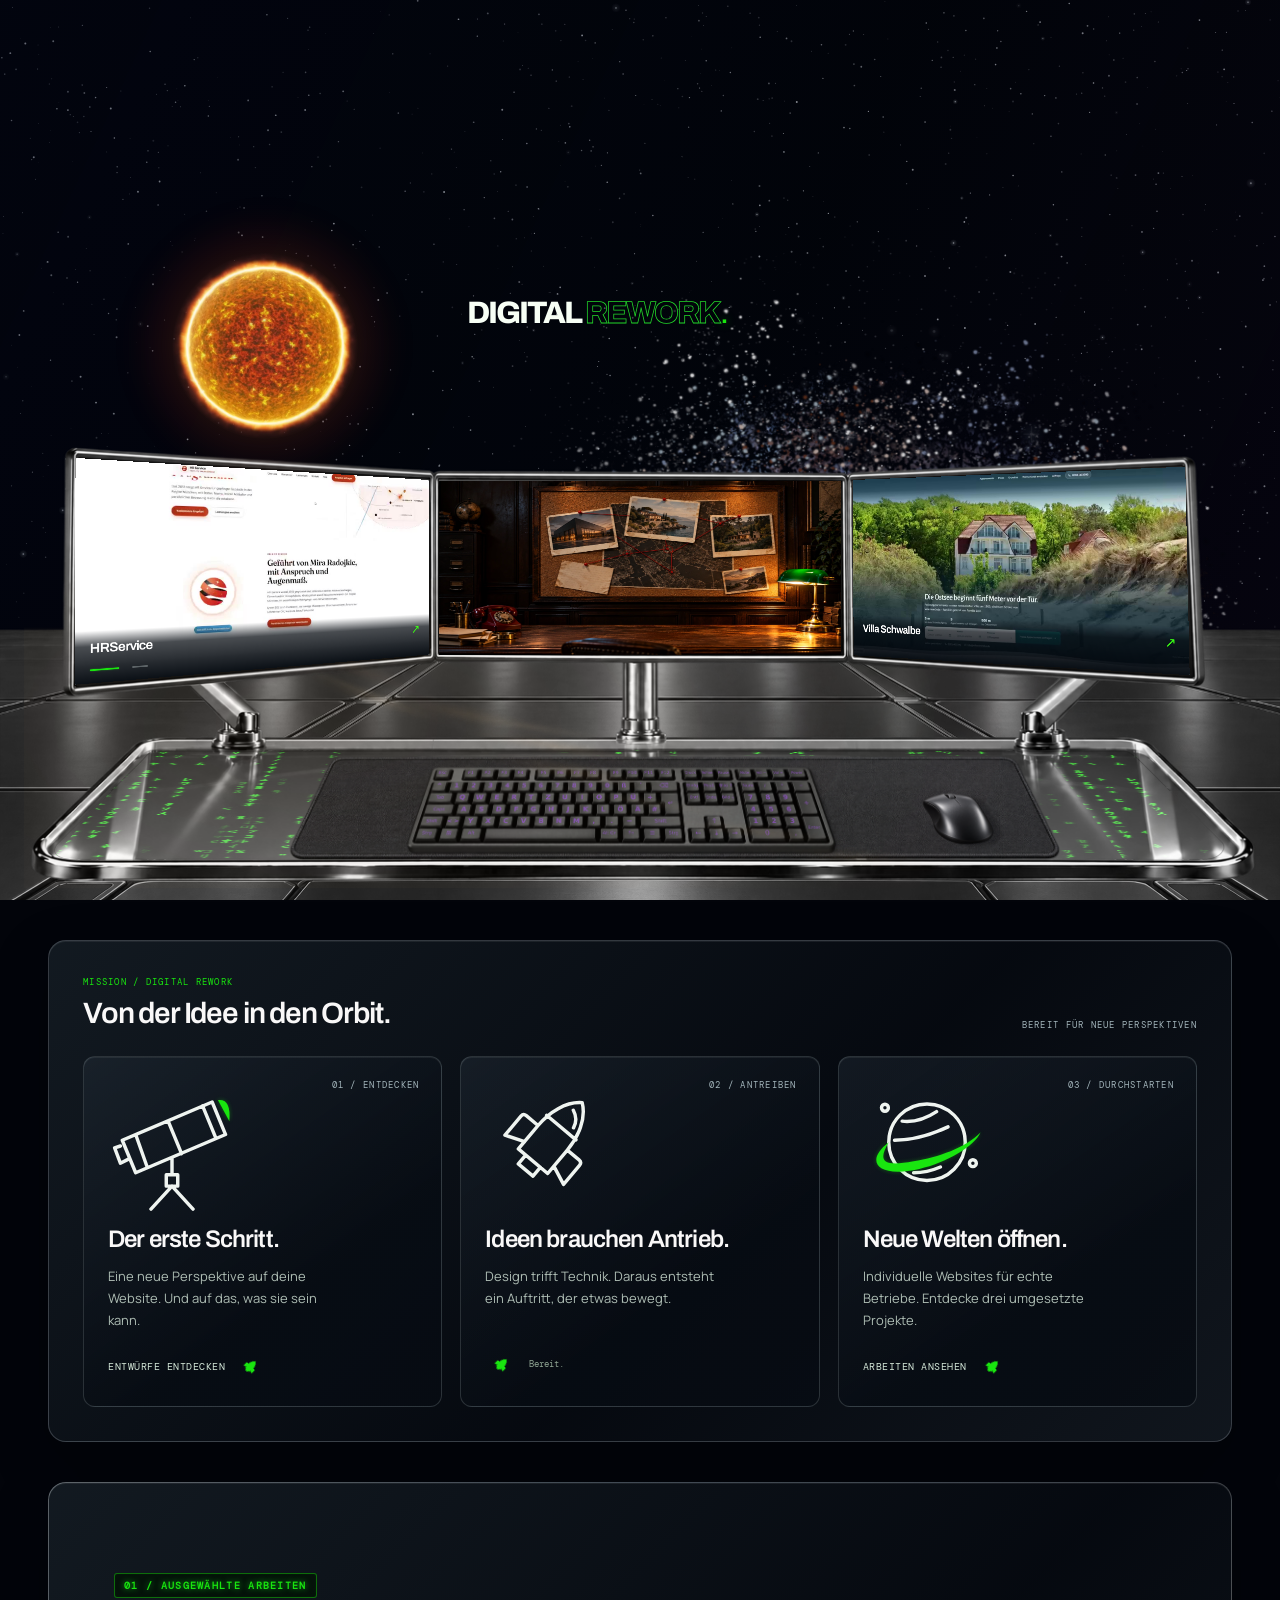
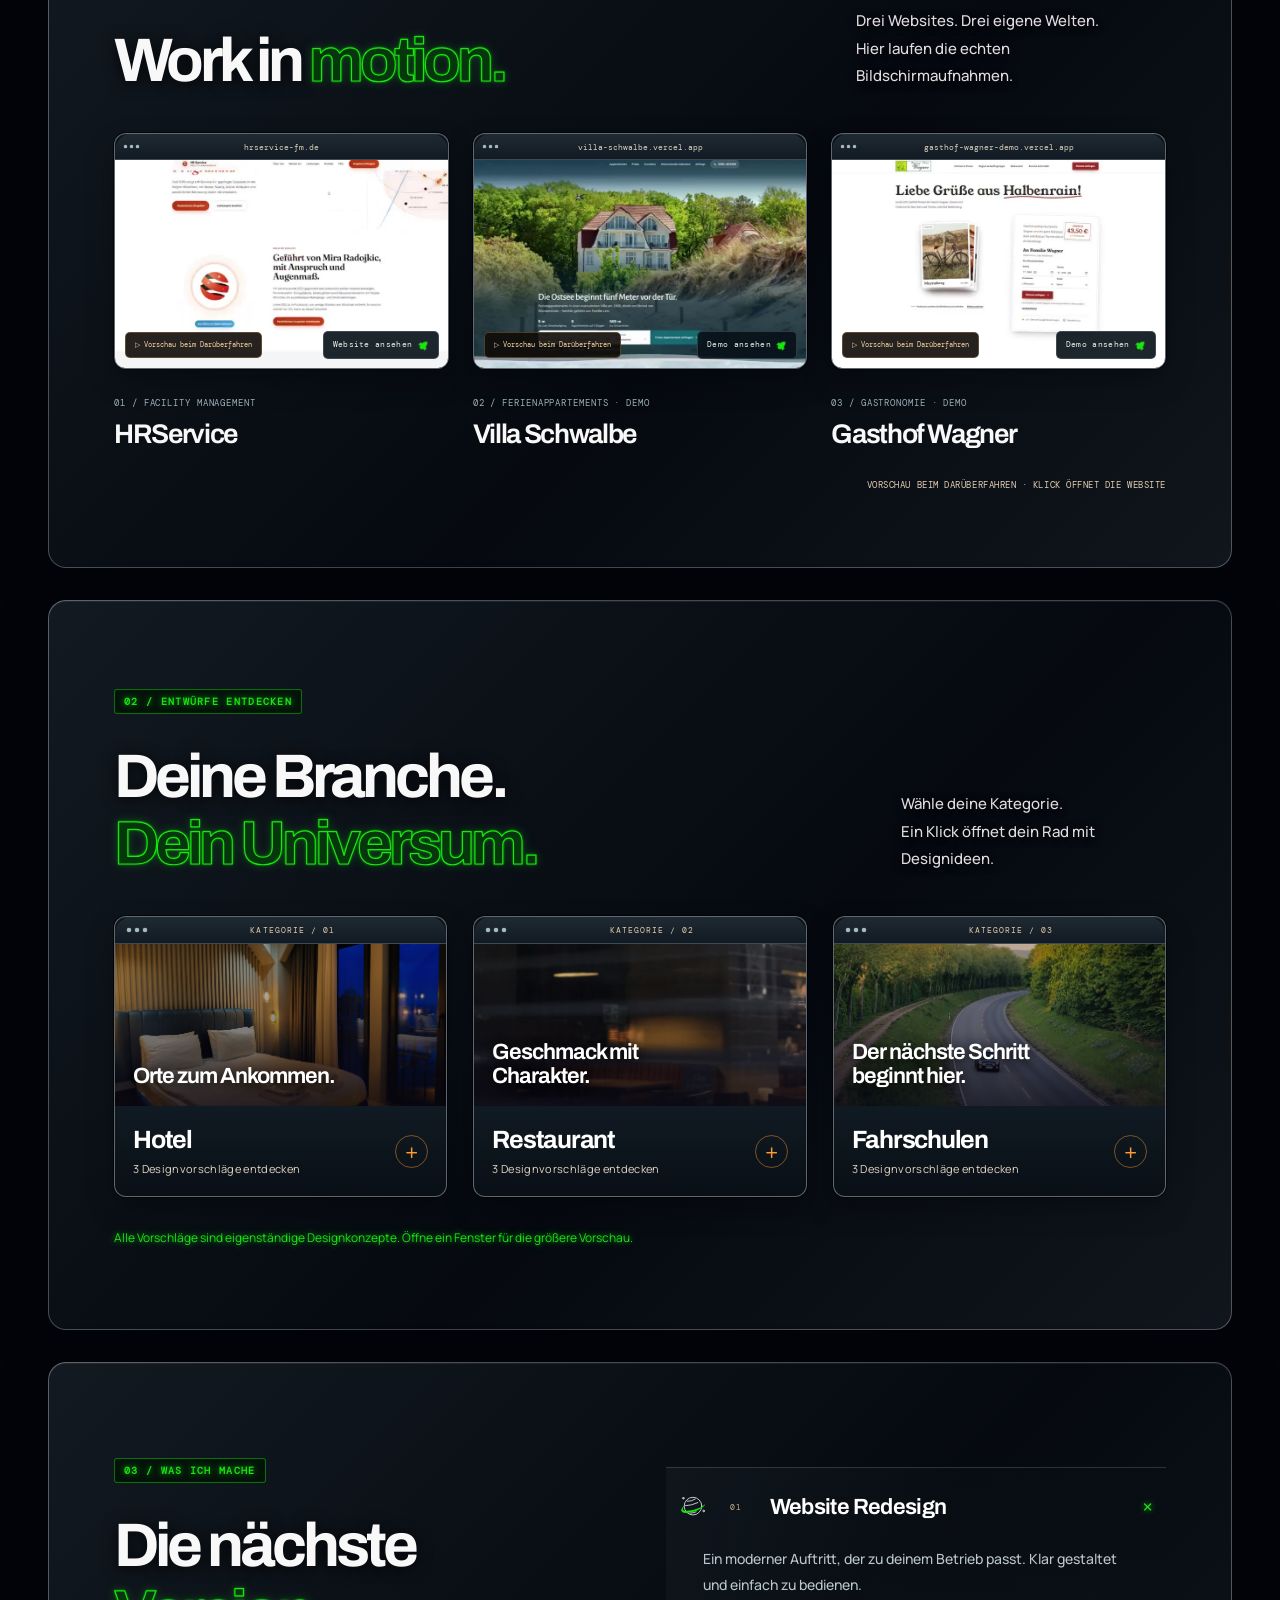
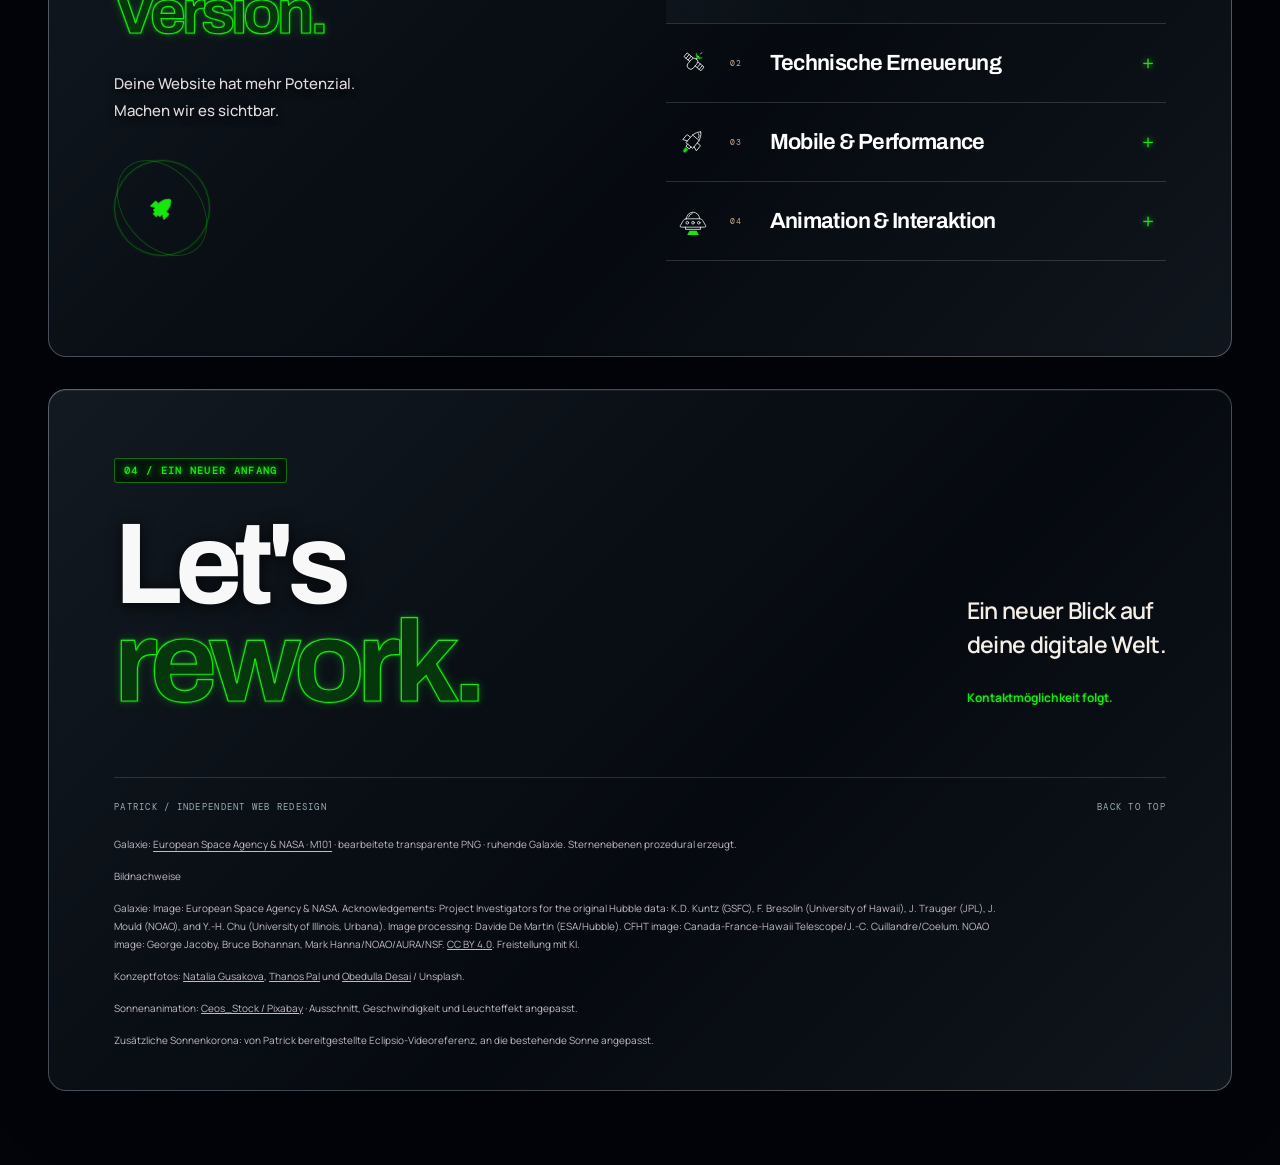
==== index.html @ 75e90e41 "Fix inset floor by separating full-width platform from desk stage; remove edge fades" ====
<!DOCTYPE html>

<html lang="de"><head>
<meta content="text/html; charset=utf-8" http-equiv="content-type"/>
<meta charset="utf-8"/>
<meta content="width=device-width,initial-scale=1" name="viewport"/>
<meta content="#0c0d12" name="theme-color"/>
<meta content="Patrick — Webdesign und Redesign. Neue Perspektiven für bestehende Websites. Entdecke drei ausgewählte Projekte." name="description"/>
<title>Patrick / Digital Rework</title>
<link href="assets/css/fonts.css" rel="stylesheet"/><link href="assets/css/studio.css" rel="stylesheet"/><link href="assets/css/missions.css" rel="stylesheet"/><link href="assets/css/workstation.css" rel="stylesheet"/><script defer="True" src="assets/js/comparison.js"></script><link href="assets/css/flightdeck.css" rel="stylesheet"/><link href="assets/css/scene.css" rel="stylesheet"/><script defer src="assets/js/scene-lighting.js"></script><script defer src="assets/js/scene.js"></script><script defer="True" src="assets/js/media.js"></script><script defer="True" src="assets/js/space.js"></script><script defer="True" src="assets/js/categories.js"></script><script defer="True" src="assets/js/missions.js"></script></head>
<body class="theme-star studio-final">
<svg aria-hidden="true" class="space-symbols" xmlns="http://www.w3.org/2000/svg"><defs>
<filter id="matrix-laser-green" color-interpolation-filters="sRGB" x="0" y="0" width="100%" height="100%"><feColorMatrix type="matrix" values="0 .1091703 0 0 0  0 1 0 0 0  0 .0655022 0 0 0  0 0 0 1 0"/></filter>
<filter id="keyboard-violet" color-interpolation-filters="sRGB" x="0" y="0" width="100%" height="100%"><feColorMatrix type="matrix" values=".1705 .659 .1705 0 0  .3335 .333 .3335 0 0  .0155 .969 .0155 0 0  0 0 0 1 0"/></filter>
<symbol id="icon-planet" viewBox="0 0 64 68">
<circle cx="32" cy="32" r="20"/><path d="M19 21q9 1 18-5M15 31q13 0 28-7M25 48q7 0 14-3"/>
<path class="icon-light" d="M12 32C-1 42 6 51 28 46c14-3 29-12 32-19-8 8-22 13-35 15-16 3-19 0-13-10z"/>
<circle cx="10" cy="14" r="1.8"/><circle cx="56" cy="43" r="1.8"/>
</symbol>
<symbol id="icon-rocket-body" viewBox="0 0 64 68">
<path d="M32 5C25 10 22 20 22 29v16h20V29C42 20 39 10 32 5zM22 29h-8q-2 0-2 2v13l10-4m20-11h8q2 0 2 2v13l-10-4M22 22h20M27 45v6h10v-6M31 11q5 2 6 7"/>
</symbol>
<symbol id="icon-rocket" viewBox="0 0 64 68">
<g transform="rotate(40 32 32)"><use href="#icon-rocket-body"/><path class="icon-light" d="M28 53q4 1 8 0l-1 11h-6z"/></g>
</symbol>
<symbol id="icon-signal" viewBox="0 0 64 68">
<g transform="rotate(40 32 34)"><rect x="24" y="22" width="16" height="28" rx="8"/><path d="M24 36H7V25h17m16 11h17V25H40M13 25v11m6-11v11m27-11v11m6-11v11M32 22v-8M32 7V4"/><path class="icon-light" d="M23 10q9 10 18 0C39 22 25 22 23 10z"/></g>
</symbol>
<symbol id="icon-ufo" viewBox="0 0 64 68">
<path d="M17 29a15 15 0 0 1 30 0M22 25q2-7 8-8M16 29h32q4 0 6 4l7 12q1 3-3 3H6q-4 0-3-3l7-12q2-4 6-4zM15 48v5h34v-5"/><circle cx="19" cy="38" r="3"/><circle cx="32" cy="38" r="3"/><circle cx="45" cy="38" r="3"/><path class="icon-light" d="M24 56h16l5 10H19z"/>
</symbol>
<symbol id="icon-telescope" viewBox="0 0 64 68">
<path d="M6 31l47-20 7 17-47 20zM48 13l7 17M30 21l7 17M13 28l6 17M5 34l-3 1 3 8 4-2M32 40v9m-3 0h6v6h-6zM32 55 21 67m11-12 11 12"/><path class="icon-light" d="M56 10q7-1 6 11z"/>
</symbol>
<symbol id="icon-launch-filled" viewBox="0 0 32 32"><path d="M16 1c-5 3-7 9-7 14H5q-1 0-1 1v9l6-3v4h3v3h6v-3h3v-4l6 3v-9q0-1-1-1h-4C23 10 21 4 16 1z"/></symbol>
</defs></svg>
<div aria-hidden="true" class="space-background"><div class="galaxy-position"><img alt="" class="round-galaxy" height="1515" src="assets/scene/galaxy.webp" width="1936"/></div></div>
<a class="skip-link" href="#arbeiten">Zu den Projekten</a>
<div class="page-shell" id="top">
<main>
<section aria-labelledby="hero-title" class="hero solar-window comparison-ready immersive-hero" data-comparison-hidden="true" style="--reveal:0%;">
<div aria-hidden="true" class="hero-old" style="clip-path:inset(0 100% 0 0);">
<div class="legacy-site">
<div class="legacy-masthead"><span>PATRICK's</span><strong>Webdesign &amp; Internet-Service</strong><small>Ihre Homepage aus einer Hand. Seit 2006.</small></div>
<div class="legacy-ticker">+++ Herzlich Willkommen auf meiner Internetseite! +++</div>
<div class="legacy-columns">
<aside class="legacy-menu"><b>Navigation</b><span>Startseite</span><span>Über mich</span><span>Leistungen</span><span>Referenzen</span><span>Gästebuch</span><span>Kontakt</span><div class="legacy-badge">BEST VIEWED<br/>1024 × 768</div><small>Letztes Update:<br/>14.03.2008</small></aside>
<div class="legacy-content"><small>STARTSEITE &gt; WILLKOMMEN</small><h2>Webdesign.<br/>Ganz nach<br/>Ihren Wünschen.</h2><hr/><p>Wir begrüßen Sie recht herzlich auf unserer Homepage!</p><p>Sie sind auf der Suche nach einem kompetenten Partner für Ihren Internetauftritt? Dann sind Sie hier genau richtig.</p><div class="legacy-placeholder"><span>▧</span> Bild wird geladen…</div><div class="legacy-construction">⚒ Diese Seite befindet sich im Aufbau.</div><p class="legacy-more">&gt;&gt; Hier geht es zu unseren Leistungen &lt;&lt;</p></div>
<aside class="legacy-news"><b>+++ NEWS +++</b><p>Eine neue Homepage ist in Planung.</p><p>Schauen Sie bald wieder vorbei!</p><div>Sie sind Besucher Nr.<br/><strong>0001284</strong></div></aside>
</div>
<div class="legacy-bottom">© 2008 Patrick Webdesign · Alle Rechte vorbehalten.<br/><small>Bewusst veralteter Beispielentwurf</small></div>
</div><div class="legacy-dust"></div>
</div>
<div class="hero-new" style="clip-path:none;">
<div class="scene-floor" aria-hidden="true"><img class="scene-platform" src="assets/scene/platform.webp" width="2560" height="893" alt="" draggable="false" decoding="async"></div>
<div class="workstation-stage scene-stage scene-paused" data-coordinate-system="2560x1440" data-desk-edge="bottom">
<script type="application/json" id="scene-geometry">{"canvas": [2560, 1440], "source_file": "Digital-Rework-Zubehoer-v3(1).xcf", "source_sha256": "e6af79d82971c4f2120c0e0a4fd7a04a35a76ee4962d5cda24a9680287264198", "repair_native_size": [1672, 941], "sun": {"x": 338, "y": 151, "width": 322, "height": 322, "source": [499, 312]}, "galaxy": {"center": [1771, 953], "width": 1936}, "layers": [{"id": "mouse-wheel", "x": 1913, "y": 1240, "width": 21, "height": 16, "file": "mouse-wheel.webp", "source_layer": 8, "sha256": "6683248225fff008ff59cdc0b0decb6229c3db1371a9d403f4b4932fd0219bd0", "file_sha256": "3b7977162732a89617148b3cac7adf042907855a033425f71ca5646798926026", "source_position": [1913, 1252]}, {"id": "mouse", "x": 1865, "y": 1240, "width": 151, "height": 108, "file": "mouse.webp", "source_layer": 9, "sha256": "2168b9f34ade1b2fe45114e42528a8fa2510178e425f1b62fc899fe5c0f7ab91", "file_sha256": "7d12afe54851b357e9b9e762bbf9af93ef843be2fe8d54e32f10e844051bcd86", "source_position": [1865, 1252]}, {"id": "button-red", "x": 2207, "y": 1166, "width": 164, "height": 103, "file": "button-red.webp", "source_layer": 10, "sha256": "e2ac1ea0c2eef35900fa79854dda3f2849a9a9ff0a769cf8a8c804bd617c99c0", "file_sha256": "357d773ce49fca2daee4abd88cfa33673d7fdbc9be1dd74cccf9219aa7834c01"}, {"id": "button-orange", "x": 223, "y": 1159, "width": 159, "height": 101, "file": "button-orange.webp", "source_layer": 11, "sha256": "773a8520b1c6207d2c637bb4160f11a9e6e84d36383bc57a4eb4826f7ef73216", "file_sha256": "7e854f75106ea9f535db660c5729fe27be376d34d031de73118f1f8f5a62f716"}, {"id": "button-green", "x": 353, "y": 1283, "width": 148, "height": 102, "file": "button-green.webp", "source_layer": 12, "sha256": "c81a40a47591d628650f1188b87baed7584d9b3ffc958076576c6124a15c087e", "file_sha256": "cb81cda8fbd2621d0a6aeef1dccb4e1deacfc6e234ebdf47607fa63246d919f1"}, {"id": "keyboard-labels", "x": 771, "y": 1169, "width": 943, "height": 210, "file": "keyboard-labels.webp", "source_layer": 13, "sha256": "d703a631b27ca847a1b188c864e1bc493f07e4f4c8e0649954d1656cf8e047c5", "file_sha256": "bbf81cae1331d46d9b94abc52654f0d2cb2cd9b343d9e93b95e3152ac0bcade8", "source_position": [771, 1181]}, {"id": "keyboard", "x": 771, "y": 1169, "width": 943, "height": 210, "file": "keyboard.webp", "source_layer": 14, "sha256": "9a72fb139ec4ef5f4bcc2b05f53e3e528757b1c6e293f59dc61651e08a5560ab", "file_sha256": "3d085437160e4e6197f3ca532763ace379adaaffdefc49d1f0eb1f78695c0c44", "source_position": [771, 1181]}, {"id": "mousepad", "x": 552, "y": 1165, "width": 1600, "height": 217, "file": "mousepad.webp", "source_layer": 15, "sha256": "24127a1f744504fc87a75ac7d5c667dacfa85e35d96b8ec7b267886127b411b6", "file_sha256": "98a8642952b978d148e7add56660a2ebfb39fa926e38786865fb5ec76cf4cc5a", "source_position": [552, 1177]}, {"id": "platform", "x": 0, "y": 547, "width": 2560, "height": 893, "file": "platform.webp", "source_layer": 32, "sha256": "08f4082b895f27f57404a8e7f1dc451f897cababecbe9fec5e5c9378b02cd3a2", "file_sha256": "5acddce216c37c80a679586746a8815c9450c87e98095ad9730b95e6df865558"}, {"id": "galaxy", "x": 788, "y": 169, "width": 1936, "height": 1515, "file": "galaxy.webp", "source_layer": 33, "sha256": "13d5be4e6867edb02ff1b64f3a2abc0778dc565d489e61efe8ba44aedab231c5", "file_sha256": "4b0ea030f6008a6faeb68555e7a491ced2d8b2c9ebff29d517f7d606fb34464f"}], "screens": [{"id": "projects", "quad": [[107.177, 546.312], [840.574, 592.221], [840.574, 954.899], [105.646, 1017.641]], "width": 800, "height": 420}, {"id": "textmode", "quad": [[862.01, 595.282], [1697.99, 593.751], [1697.99, 956.429], [862.01, 956.429]], "width": 800, "height": 420}, {"id": "coming-soon", "quad": [[1722.488, 592.221], [2413.014, 564.676], [2422.201, 997.747], [1724.019, 956.429]], "width": 800, "height": 420}], "table_quad": [[260.2870813397129, 1147.7151965993623], [2299.712918660287, 1147.7151965993623], [2506.4114832535884, 1378.788522848034], [58.18181818181818, 1378.788522848034]], "working_assets": {"button-green.webp": "cb81cda8fbd2621d0a6aeef1dccb4e1deacfc6e234ebdf47607fa63246d919f1", "button-orange.webp": "7e854f75106ea9f535db660c5729fe27be376d34d031de73118f1f8f5a62f716", "floor-mask.webp": "0a70739f969d99a9c9ce9b27f78659d5bd2cd4a20c3aa6770eb90e1c809d0d20", "mousepad.webp": "98a8642952b978d148e7add56660a2ebfb39fa926e38786865fb5ec76cf4cc5a", "galaxy.webp": "4b0ea030f6008a6faeb68555e7a491ced2d8b2c9ebff29d517f7d606fb34464f", "platform.webp": "5acddce216c37c80a679586746a8815c9450c87e98095ad9730b95e6df865558", "mouse-wheel.webp": "3b7977162732a89617148b3cac7adf042907855a033425f71ca5646798926026", "hardware.webp": "d4bc6cc18d74f7b0c7d7f0ce7e1f31934782c967e0fda468d20bb475a100c874", "keyboard-labels.webp": "bbf81cae1331d46d9b94abc52654f0d2cb2cd9b343d9e93b95e3152ac0bcade8", "button-red.webp": "357d773ce49fca2daee4abd88cfa33673d7fdbc9be1dd74cccf9219aa7834c01", "material-light-mask.webp": "d2cc89d9a4a79b3281fe4acdd8501caf430cba55d5b542cd516395627cbaf322", "mouse.webp": "7d12afe54851b357e9b9e762bbf9af93ef843be2fe8d54e32f10e844051bcd86", "keyboard.webp": "3d085437160e4e6197f3ca532763ace379adaaffdefc49d1f0eb1f78695c0c44", "table-matrix-mask.webp": "eabc0d1246906b9dfac0a089d85f2a422f6ee62b5b86576124db68ce062daa84", "tabletop.webp": "a92a4e553328a66de29a47cb3581131385fbdb24c386b76470a9f2ee71d63a67", "hardware-structure.webp": "e3688bea2705dbf1054c3c63257994dca2b7f4d7aafdba1c4de9c025e8bc77cb", "tabletop-mask.webp": "e156275c745385668510ced196493ebfcce0f95578922e48e9fe45296419a156", "tabletop-outline.svg": "e4532ad1c6842842d85afb44518829a4b3063766ceba3eb6ee838cfb3c2d32c0", "surface-reflection-mask.webp": "35d309cd9fd866a0dc631299d9b2859454c502296d1465bb01816f73e876ec38"}, "tabletop_outline": "M278 1155H2284C2295 1155 2303 1161 2316 1173L2490 1346C2500 1360 2483 1379 2456 1380H102C72 1380 55 1369 68 1350L247 1173C260 1157 266 1155 278 1155Z"}</script>
<div class="scene-native">
<div aria-hidden="true" class="white-halo sun-stage scene-sun"><div class="solar-aura"></div><video class="sun-video" loop="" muted="muted" playsinline="" poster="assets/images/sun-poster.jpg" preload="none" tabindex="-1"><source media="(max-width:760px)" src="assets/video/sun-smooth-mobile.mp4" type="video/mp4"/><source src="assets/video/sun-smooth-desktop.mp4" type="video/mp4"/></video><div class="solar-corona-layer"><img alt="" class="solar-corona-plate" height="512" src="assets/images/sun-corona.webp" width="512"/><video class="solar-corona-video" height="512" loop="" muted="" playsinline="" preload="none" tabindex="-1" width="512"><source media="(max-width:760px)" src="assets/video/sun-corona-smooth-mobile.mp4" type="video/mp4"/><source src="assets/video/sun-corona-smooth-desktop.mp4" type="video/mp4"/></video></div></div>

<div class="scene-brand"><h1 class="scene-title" id="hero-title"><span>DIGITAL</span> <span class="outline">REWORK</span><b>.</b></h1></div>

<img class="scene-hardware" src="assets/scene/hardware-structure.webp" width="2560" height="1440" alt="Rauchglas-Schreibtisch mit drei zum Sitzplatz ausgerichteten Monitoren" draggable="false" fetchpriority="high">
<img class="scene-tabletop" src="assets/scene/tabletop.webp" width="2560" height="1440" alt="" aria-hidden="true" draggable="false">
<img class="scene-layer scene-mousepad" src="assets/scene/mousepad.webp" width="1600" height="217" style="left:552px;top:1165px;z-index:4" alt="" aria-hidden="true" draggable="false" decoding="async">
<div class="table-flow-mask" aria-hidden="true"><video class="table-flow-video" data-table-matrix="true" muted loop playsinline preload="none" poster="assets/scene/table-matrix-reference-poster.webp" width="1408" height="720"><source media="(max-width:760px)" src="assets/video/table-matrix-reference-mobile.mp4" type="video/mp4"><source src="assets/video/table-matrix-reference.mp4" type="video/mp4"></video></div>
<img class="scene-layer scene-keyboard" src="assets/scene/keyboard.webp" width="943" height="210" style="left:771px;top:1169px;z-index:7" alt="" aria-hidden="true" draggable="false" decoding="async"><img class="scene-layer scene-mouse" src="assets/scene/mouse.webp" width="151" height="108" style="left:1865px;top:1240px;z-index:7" alt="" aria-hidden="true" draggable="false" decoding="async"><img class="scene-layer scene-mouse-wheel" src="assets/scene/mouse-wheel.webp" width="21" height="16" style="left:1913px;top:1240px;z-index:7" alt="" aria-hidden="true" draggable="false" decoding="async">
<button hidden class="scene-control" data-control-id="button-red" type="button" aria-label="Steuerknopf Rot" style="left:2207px;top:1166px;width:164px;height:103px"><img src="assets/scene/button-red.webp" width="164" height="103" alt="" draggable="false"></button><button hidden class="scene-control" data-control-id="button-orange" type="button" aria-label="Steuerknopf Orange" style="left:223px;top:1159px;width:159px;height:101px"><img src="assets/scene/button-orange.webp" width="159" height="101" alt="" draggable="false"></button><button hidden class="scene-control" data-control-id="button-green" type="button" aria-label="Steuerknopf Grün" style="left:353px;top:1283px;width:148px;height:102px"><img src="assets/scene/button-green.webp" width="148" height="102" alt="" draggable="false"></button>
<div class="keyboard-backlight" style="left:771px;top:1169px;width:943px;height:210px" aria-hidden="true"></div>
<div class="scene-screen scene-projects" data-screen="projects" role="region" aria-label="HRService und Gasthof Wagner"><div class="scene-carousel"><a class="scene-project-slide is-active" href="https://www.hrservice-fm.de/" data-project-slide="0" aria-label="HRService: Website öffnen" aria-hidden="false" tabindex="0"><img class="scene-project-poster" src="previews/hrservice.jpg" alt="" aria-hidden="true"><video data-project-video="hrservice" muted playsinline loop preload="none" poster="previews/hrservice.jpg" aria-label="Bildschirmaufnahme HRService"><source src="assets/video/hrservice.mp4" type="video/mp4"></video><span class="scene-project-caption"><span><strong>HRService</strong></span><span aria-hidden="true">↗</span></span></a><a class="scene-project-slide" href="https://gasthof-wagner-demo.vercel.app/" data-project-slide="1" aria-label="Gasthof Wagner: Website öffnen" aria-hidden="true" tabindex="-1"><img class="scene-project-poster" src="previews/wagner.jpg" alt="" aria-hidden="true"><video data-project-video="wagner" muted playsinline loop preload="none" poster="previews/wagner.jpg" aria-label="Bildschirmaufnahme Gasthof Wagner"><source src="assets/video/wagner.mp4" type="video/mp4"></video><span class="scene-project-caption"><span><strong>Gasthof Wagner</strong></span><span aria-hidden="true">↗</span></span></a><div class="scene-project-dots" aria-label="Projekt wählen"><button type="button" data-show-project="0" aria-label="HRService anzeigen" aria-pressed="true"><span></span></button><button type="button" data-show-project="1" aria-label="Gasthof Wagner anzeigen" aria-pressed="false"><span></span></button></div></div></div>
<div class="scene-screen scene-villa" data-screen="coming-soon" role="region" aria-label="Villa Schwalbe – Vorschau bei Hover"><a class="scene-project-slide scene-recording is-active" href="https://villa-schwalbe.vercel.app/" aria-label="Villa Schwalbe: Website öffnen"><img class="scene-project-poster" src="previews/villa.jpg" alt="" aria-hidden="true"><video data-project-video="villa" muted playsinline loop preload="none" poster="previews/villa.jpg" aria-label="Bildschirmaufnahme Villa Schwalbe"><source src="assets/video/villa.mp4" type="video/mp4"></video><span class="scene-project-caption"><span><strong>Villa Schwalbe</strong></span><span aria-hidden="true">↗</span></span></a></div>
<div class="scene-screen scene-detective" data-screen="textmode" role="img" aria-label="Vorschau der Detektivseite: Ermittlertafel mit roten Fäden"><img src="previews/detective.webp" width="1672" height="941" alt="Ermittlerbüro mit beleuchteter Pinnwand, Fotografien und roten Verbindungen" draggable="false"></div>
<span class="sr-only scene-control-status" role="status" aria-live="polite"></span>
</div></div>
<div class="scene-mobile-intro"><h2>DIGITAL <span>REWORK.</span></h2><a class="hero-action" href="#arbeiten">Arbeiten ↘</a></div>
</div>
<div aria-hidden="true" class="comparison-overlay"></div>
<div aria-describedby="compare-help" aria-label="Alte und neue Website vergleichen" aria-orientation="horizontal" aria-valuemax="100" aria-valuemin="0" aria-valuenow="0" aria-valuetext="0 Prozent alter Entwurf links, 100 Prozent neues Design rechts." class="compare-handle" role="slider" tabindex="0"><span aria-hidden="true">‹<i></i>›</span><small aria-hidden="true">ZIEHEN</small></div>
<div aria-hidden="true" class="compare-labels"><span>VORHER <i>Verstaubt &amp; veraltet</i></span><span>DEIN NEUES DESIGN <i>Eine neue Dimension</i></span></div>
<p class="sr-only" id="compare-help">Ziehe den Regler nach links oder rechts. Mit den Pfeiltasten verschieben, mit Pos1 das neue Design und mit Ende den alten Entwurf vollständig ansehen.</p>
</section>
<section class="mission-section" aria-labelledby="mission-title" id="mission"><div class="mission-heading"><div><p class="mono">MISSION / DIGITAL REWORK</p><h2 id="mission-title">Von der Idee in den Orbit.</h2></div><span class="mission-live mono">Bereit für neue Perspektiven</span></div><div class="mission-grid">
<article class="mission-card"><svg aria-hidden="true" class="mission-illustration reference-icon" viewBox="0 0 64 68"><use href="#icon-telescope"/></svg><span class="mission-index mono">01 / ENTDECKEN</span><h3>Der erste Schritt.</h3><p>Eine neue Perspektive auf deine Website. Und auf das, was sie sein kann.</p><a class="mission-link" href="#kategorien">Entwürfe entdecken <span aria-hidden="true" class="rocket-mark"><svg viewBox="0 0 32 32"><g class="rocket-flame"><path d="M12 27q1 7 4 12 3-5 4-12z"/><path class="flame-core" d="M14 27l2 7 2-7z"/></g><use href="#icon-launch-filled"/></svg></span></a></article>
<article class="mission-card mission-engine"><svg aria-hidden="true" class="mission-illustration reference-icon" viewBox="0 0 64 68"><g transform="rotate(40 32 32)"><g class="move-exhaust"><path class="engine-plume" d="M28 53q4 1 8 0l-1 13h-6z"/><path class="engine-plume-core" d="M30 53h4l-2 10z"/></g><use href="#icon-rocket-body"/></g></svg><span class="mission-index mono">02 / ANTREIBEN</span><h3>Ideen brauchen Antrieb.</h3><p>Design trifft Technik. Daraus entsteht ein Auftritt, der etwas bewegt.</p><div class="engine-controls"><button aria-label="Antrieb starten" class="engine-trigger" type="button" aria-pressed="false"><span aria-hidden="true" class="rocket-mark"><svg viewBox="0 0 32 32"><g class="rocket-flame"><path d="M12 27q1 7 4 12 3-5 4-12z"/><path class="flame-core" d="M14 27l2 7 2-7z"/></g><use href="#icon-launch-filled"/></svg></span></button><span class="engine-status" role="status">Bereit.</span></div></article>
<article class="mission-card"><svg aria-hidden="true" class="mission-illustration reference-icon" viewBox="0 0 64 68"><use href="#icon-planet"/></svg><span class="mission-index mono">03 / DURCHSTARTEN</span><h3>Neue Welten öffnen.</h3><p>Individuelle Websites für echte Betriebe. Entdecke drei umgesetzte Projekte.</p><a class="mission-link" href="#arbeiten">Arbeiten ansehen <span aria-hidden="true" class="rocket-mark"><svg viewBox="0 0 32 32"><g class="rocket-flame"><path d="M12 27q1 7 4 12 3-5 4-12z"/><path class="flame-core" d="M14 27l2 7 2-7z"/></g><use href="#icon-launch-filled"/></svg></span></a></article>
</div></section>
<section aria-labelledby="work-title" class="work-section section-pad solar-window" id="arbeiten">
<div class="section-head"><div><p class="mono section-number">01 / AUSGEWÄHLTE ARBEITEN</p><h2 id="work-title">Work in <em>motion.</em></h2></div><p>Drei Websites. Drei eigene Welten.<br/> Hier laufen die echten Bildschirmaufnahmen.</p></div>
<div class="projects">
<article class="project"><a aria-label="HRService Website öffnen" class="project-preview" href="https://www.hrservice-fm.de/"><div class="chrome"><span><i></i><i></i><i></i></span><span>hrservice-fm.de</span></div><video aria-label="Bildschirmaufnahme HRService" loop="" muted="muted" playsinline="" poster="previews/hrservice.jpg" preload="none"><source src="assets/video/hrservice.mp4" type="video/mp4"/></video><span class="view-project">Website ansehen <span aria-hidden="true" class="rocket-mark"><svg viewBox="0 0 32 32"><g class="rocket-flame"><path d="M12 27q1 7 4 12 3-5 4-12z"/><path class="flame-core" d="M14 27l2 7 2-7z"/></g><use href="#icon-launch-filled"/></svg></span></span></a><div class="project-meta"><div><span class="mono">01 / FACILITY MANAGEMENT</span><h3>HRService</h3></div></div></article>
<article class="project"><a aria-label="Villa Schwalbe Demo öffnen" class="project-preview" href="https://villa-schwalbe.vercel.app/"><div class="chrome"><span><i></i><i></i><i></i></span><span>villa-schwalbe.vercel.app</span></div><video aria-label="Bildschirmaufnahme Villa Schwalbe" loop="" muted="muted" playsinline="" poster="previews/villa.jpg" preload="none"><source src="assets/video/villa.mp4" type="video/mp4"/></video><span class="view-project">Demo ansehen <span aria-hidden="true" class="rocket-mark"><svg viewBox="0 0 32 32"><g class="rocket-flame"><path d="M12 27q1 7 4 12 3-5 4-12z"/><path class="flame-core" d="M14 27l2 7 2-7z"/></g><use href="#icon-launch-filled"/></svg></span></span></a><div class="project-meta"><div><span class="mono">02 / FERIENAPPARTEMENTS · DEMO</span><h3>Villa Schwalbe</h3></div></div></article>
<article class="project"><a aria-label="Gasthof Wagner Demo öffnen" class="project-preview" href="https://gasthof-wagner-demo.vercel.app/"><div class="chrome"><span><i></i><i></i><i></i></span><span>gasthof-wagner-demo.vercel.app</span></div><video aria-label="Bildschirmaufnahme Gasthof Wagner" loop="" muted="muted" playsinline="" poster="previews/wagner.jpg" preload="none"><source src="assets/video/wagner.mp4" type="video/mp4"/></video><span class="view-project">Demo ansehen <span aria-hidden="true" class="rocket-mark"><svg viewBox="0 0 32 32"><g class="rocket-flame"><path d="M12 27q1 7 4 12 3-5 4-12z"/><path class="flame-core" d="M14 27l2 7 2-7z"/></g><use href="#icon-launch-filled"/></svg></span></span></a><div class="project-meta"><div><span class="mono">03 / GASTRONOMIE · DEMO</span><h3>Gasthof Wagner</h3></div></div></article>
</div><p class="video-play-hint mono">Vorschau beim Darüberfahren · Klick öffnet die Website</p>
</section>
<section aria-labelledby="category-title" class="category-section section-pad solar-window" id="kategorien">
<div class="section-head"><div><p class="mono section-number">02 / ENTWÜRFE ENTDECKEN</p><h2 id="category-title">Deine Branche.<br/> <em>Dein Universum.</em></h2></div><p>Wähle deine Kategorie.<br/> Ein Klick öffnet dein Rad mit Designideen.</p></div>
<div class="category-grid"><article class="category category-hotel" data-category="hotel">
<button aria-controls="wheel-hotel" aria-expanded="false" aria-label="Hotel: Designvorschläge öffnen" class="category-trigger" type="button">
<span class="window-bar"><i></i><i></i><i></i><span>KATEGORIE / 01</span></span>
<span class="category-image"><img alt="" loading="lazy" src="concepts/hotel.webp"/><span class="category-image-caption">Orte zum Ankommen.</span></span>
<span class="category-caption"><span><strong>Hotel</strong><small>3 Designvorschläge entdecken</small></span><b>+</b></span>
</button>
<div class="wheel-panel" hidden="" id="wheel-hotel">
<div class="wheel-stage"><div aria-hidden="true" class="wheel-guide"></div><div aria-hidden="true" class="wheel-center"><span>01</span><small>Hotel</small></div><div class="concept-orbit"></div></div>
<div class="wheel-toolbar"><span class="mono">Entwurf anklicken <span aria-hidden="true" class="rocket-mark"><svg viewBox="0 0 32 32"><g class="rocket-flame"><path d="M12 27q1 7 4 12 3-5 4-12z"/><path class="flame-core" d="M14 27l2 7 2-7z"/></g><use href="#icon-launch-filled"/></svg></span></span><button aria-label="Vorschlagsrad Hotel pausieren" aria-pressed="false" class="wheel-pause mono" type="button">Ⅱ Pause</button></div>
</div></article><article class="category category-restaurant" data-category="restaurant">
<button aria-controls="wheel-restaurant" aria-expanded="false" aria-label="Restaurant: Designvorschläge öffnen" class="category-trigger" type="button">
<span class="window-bar"><i></i><i></i><i></i><span>KATEGORIE / 02</span></span>
<span class="category-image"><img alt="" loading="lazy" src="concepts/restaurant.webp"/><span class="category-image-caption">Geschmack mit Charakter.</span></span>
<span class="category-caption"><span><strong>Restaurant</strong><small>3 Designvorschläge entdecken</small></span><b>+</b></span>
</button>
<div class="wheel-panel" hidden="" id="wheel-restaurant">
<div class="wheel-stage"><div aria-hidden="true" class="wheel-guide"></div><div aria-hidden="true" class="wheel-center"><span>02</span><small>Restaurant</small></div><div class="concept-orbit"></div></div>
<div class="wheel-toolbar"><span class="mono">Entwurf anklicken <span aria-hidden="true" class="rocket-mark"><svg viewBox="0 0 32 32"><g class="rocket-flame"><path d="M12 27q1 7 4 12 3-5 4-12z"/><path class="flame-core" d="M14 27l2 7 2-7z"/></g><use href="#icon-launch-filled"/></svg></span></span><button aria-label="Vorschlagsrad Restaurant pausieren" aria-pressed="false" class="wheel-pause mono" type="button">Ⅱ Pause</button></div>
</div></article><article class="category category-driving" data-category="driving">
<button aria-controls="wheel-driving" aria-expanded="false" aria-label="Fahrschulen: Designvorschläge öffnen" class="category-trigger" type="button">
<span class="window-bar"><i></i><i></i><i></i><span>KATEGORIE / 03</span></span>
<span class="category-image"><img alt="" loading="lazy" src="concepts/driving.webp"/><span class="category-image-caption">Der nächste Schritt beginnt hier.</span></span>
<span class="category-caption"><span><strong>Fahrschulen</strong><small>3 Designvorschläge entdecken</small></span><b>+</b></span>
</button>
<div class="wheel-panel" hidden="" id="wheel-driving">
<div class="wheel-stage"><div aria-hidden="true" class="wheel-guide"></div><div aria-hidden="true" class="wheel-center"><span>03</span><small>Fahrschulen</small></div><div class="concept-orbit"></div></div>
<div class="wheel-toolbar"><span class="mono">Entwurf anklicken <span aria-hidden="true" class="rocket-mark"><svg viewBox="0 0 32 32"><g class="rocket-flame"><path d="M12 27q1 7 4 12 3-5 4-12z"/><path class="flame-core" d="M14 27l2 7 2-7z"/></g><use href="#icon-launch-filled"/></svg></span></span><button aria-label="Vorschlagsrad Fahrschulen pausieren" aria-pressed="false" class="wheel-pause mono" type="button">Ⅱ Pause</button></div>
</div></article></div><p class="category-note">Alle Vorschläge sind eigenständige Designkonzepte. Öffne ein Fenster für die größere Vorschau.</p></section>
<section aria-labelledby="services-title" class="services-section section-pad solar-window" id="leistungen">
<div class="services-intro"><p class="mono section-number">03 / WAS ICH MACHE</p><h2 id="services-title">Die nächste <br/> <em>Version.</em></h2><p>Deine Website hat mehr Potenzial.<br/> Machen wir es sichtbar.</p><div aria-hidden="true" class="service-orbit"><i></i><span aria-hidden="true" class="rocket-mark"><svg viewBox="0 0 32 32"><g class="rocket-flame"><path d="M12 27q1 7 4 12 3-5 4-12z"/><path class="flame-core" d="M14 27l2 7 2-7z"/></g><use href="#icon-launch-filled"/></svg></span></div></div>
<div class="services-list"><details open=""><summary><span class="mono"><svg aria-hidden="true" class="space-icon service-space-icon" viewBox="0 0 64 68"><use href="#icon-planet"/></svg>01</span><h3>Website Redesign</h3><b>+</b></summary><p>Ein moderner Auftritt, der zu deinem Betrieb passt. Klar gestaltet und einfach zu bedienen.</p></details><details><summary><span class="mono"><svg aria-hidden="true" class="space-icon service-space-icon" viewBox="0 0 64 68"><use href="#icon-signal"/></svg>02</span><h3>Technische Erneuerung</h3><b>+</b></summary><p>Veraltete Websites und Technologien erneuern. Bestehende Inhalte erhalten und Links sowie Funktionen prüfen.</p></details><details><summary><span class="mono"><svg aria-hidden="true" class="space-icon service-space-icon" viewBox="0 0 64 68"><use href="#icon-rocket"/></svg>03</span><h3>Mobile &amp; Performance</h3><b>+</b></summary><p>Eine saubere Darstellung auf dem Smartphone und am Desktop. Mit kurzen Ladezeiten und durchdachter Nutzerführung.</p></details><details><summary><span class="mono"><svg aria-hidden="true" class="space-icon service-space-icon" viewBox="0 0 64 68"><use href="#icon-ufo"/></svg>04</span><h3>Animation &amp; Interaktion</h3><b>+</b></summary><p>Fließende Übergänge, gezielte Bewegung und ein erster Eindruck, der bleibt.</p></details></div>
</section>
</main>
<footer class="footer section-pad solar-window" id="kontakt"><p class="mono section-number">04 / EIN NEUER ANFANG</p><div class="footer-main"><h2>Let's<br/> <em>rework.</em></h2><div><p>Ein neuer Blick auf<br/> deine digitale Welt.</p><span class="contact-note">Kontaktmöglichkeit folgt.</span></div></div><div class="fine mono"><span>Patrick / Independent Web Redesign</span><a href="#top">Back to top</a></div><p class="image-credit">Galaxie: <a href="https://esahubble.org/images/heic0602a/" rel="noopener" target="_blank">European Space Agency &amp; NASA · M101</a> · bearbeitete transparente PNG · ruhende Galaxie. Sternenebenen prozedural erzeugt.</p><div class="asset-credits"><p>Bildnachweise</p><p>Galaxie: Image: European Space Agency &amp; NASA. Acknowledgements: Project Investigators for the original Hubble data: K.D. Kuntz (GSFC), F. Bresolin (University of Hawaii), J. Trauger (JPL), J. Mould (NOAO), and Y.-H. Chu (University of Illinois, Urbana). Image processing: Davide De Martin (ESA/Hubble). CFHT image: Canada-France-Hawaii Telescope/J.-C. Cuillandre/Coelum. NOAO image: George Jacoby, Bruce Bohannan, Mark Hanna/NOAO/AURA/NSF. <a href="https://esahubble.org/copyright/" rel="noopener" target="_blank">CC BY 4.0</a>. Freistellung mit KI.</p><p>Konzeptfotos: <a href="https://unsplash.com/photos/EYoK3eVKIiQ" rel="noopener" target="_blank">Natalia Gusakova</a>, <a href="https://unsplash.com/photos/ME4oeoPEwlw" rel="noopener" target="_blank">Thanos Pal</a> und <a href="https://unsplash.com/photos/0gpkPP9eaGU" rel="noopener" target="_blank">Obedulla Desai</a> / Unsplash.</p><p>Sonnenanimation: <a href="https://pixabay.com/videos/sun-rotation-looping-loop-crater-44698/" rel="noopener" target="_blank">Ceos_Stock / Pixabay</a> · Ausschnitt, Geschwindigkeit und Leuchteffekt angepasst.</p><p>Zusätzliche Sonnenkorona: von Patrick bereitgestellte Eclipsio-Videoreferenz, an die bestehende Sonne angepasst.</p></div></footer>
</div>
<dialog aria-labelledby="concept-dialog-title" class="concept-dialog">
<header class="concept-dialog-bar"><div><span class="mono" id="concept-dialog-category"></span><h2 id="concept-dialog-title"></h2></div><div aria-label="Vorschaugröße" class="preview-size-controls"><button aria-pressed="true" class="active" data-size="desktop" type="button">Desktop</button><button aria-pressed="false" data-size="mobile" type="button">Handy</button></div><button aria-label="Vorschau schließen" class="dialog-close" type="button">×</button></header>
<div class="concept-demo-scroll"><div class="concept-demo"></div></div><div class="concept-dialog-bottom"><span>Designkonzept · Beispielinhalte</span><span>Esc zum Schließen</span></div>
</dialog>
</body></html>
---- assets/css/fonts.css ----
/* Chosen typography only. OFL licenses are in assets/fonts/. */
@font-face {
  font-family:'Archivo'; font-style:normal; font-weight:100 900;
  font-stretch:62% 125%; font-display:swap;
  src:url('../fonts/archivo.woff2') format('woff2');
}
@font-face {
  font-family:'Manrope'; font-style:normal; font-weight:200 800;
  font-display:swap; src:url('../fonts/manrope.woff2') format('woff2');
}
@font-face {
  font-family:'DM Mono'; font-style:normal; font-weight:400;
  font-display:swap; src:url('../fonts/dm-mono.woff2') format('woff2');
}
---- assets/css/studio.css ----
/* Current portfolio. Colors and motion rules: DESIGN_SYSTEM.md.
   Cascade is kept in source order, with superseded declarations removed. */
:root { --bg:#0c0d12; --fg:#f9f8f8; --muted:#a1a1ac; --line:#ffffff21; }
* { box-sizing:border-box; }
html { scroll-behavior:smooth; scroll-padding-top:24px; }
body { margin:0; background:#02040a; color:var(--fg); position:relative; }
a { color:inherit; text-decoration:none; }
button { font:inherit; cursor:pointer; }
.mono { font:10px "DM Mono",monospace; letter-spacing:.14em; text-transform:uppercase; }
.skip-link { position:fixed; left:20px; top:-90px; z-index:10000; padding:16px; background:var(--blue); }
.skip-link:focus { top:15px; }
.page-shell { position:relative; max-width:1480px; width:calc(100% - 96px); margin:114px auto 74px; }
.nav { height:100px; position:absolute; left:0; right:0; top:0; z-index:15; display:flex; align-items:center; padding:0 5.5%; gap:5%; }
.logo { font-weight:700; letter-spacing:-.07em; font-size:23px; }
.logo span { margin-left:3px; }
.links { display:flex; gap:29px; text-transform:uppercase; }
.links a { padding:10px 0; }
.links a:first-child::after { content:none; display:block; width:3px; height:3px; border-radius:50%; margin:9px auto -12px; }
.hero { height:700px; position:relative; isolation:isolate; }
.white-halo { position:absolute; width:268px; height:268px; left:50%; top:-62px; transform:translateX(-50%); border-radius:50%; background:#f8f9ff; box-shadow:0 0 40px #e1e1ff22,0 0 110px #7876ff14; z-index:1; }
.character-wrap { position:absolute; left:50%; bottom:0; transform:translateX(-50%); height:770px; width:510px; z-index:4; pointer-events:none; overflow:hidden; }
.hero-character { width:100%; height:100%; object-fit:contain; object-position:center bottom; animation:characterArrival 1.8s cubic-bezier(.18,.7,.2,1) both; }
.hero-title-group { position:absolute; left:5.5%; top:250px; z-index:6; }
.eyebrow { letter-spacing:.16em; display:flex; align-items:center; gap:9px; margin:0 0 24px; }
.eyebrow span { width:4px; height:4px; }
.hero h1 { position:relative; font-size:clamp(52px,6.2vw,94px); line-height:.88; margin:0; text-transform:uppercase; isolation:isolate; }
.hero h1::before { position:absolute; width:113px; height:102px; left:-19px; top:-15px; border-radius:48% 52% 62% 38%/41% 39% 61% 59%; z-index:-1; animation:blobMorph 12s ease-in-out infinite alternate; }
.hero h1 .outline { color:transparent; -webkit-text-stroke:1px #f8f7ff; }
.hero h1 b { font:inherit; }
.text-link { display:inline-flex; align-items:center; gap:34px; letter-spacing:.17em; text-transform:uppercase; padding:15px 0; margin-top:25px; }
.text-link span { font-size:24px; letter-spacing:0; transition:transform .3s; }
.text-link:hover span { transform:translateX(8px); }
.hero-copy { position:absolute; right:5.5%; z-index:6; }
.hero-copy p { margin:0; min-height:124px; }
.hero-signature { display:block; margin-top:25px; letter-spacing:.06em; }
.hero-signature i { font-style:normal; margin-left:20px; }
.red-blob { display:none; position:absolute; z-index:-1; left:-34px; top:58px; width:58px; height:75px; border-radius:65% 35% 42% 58%/60% 34% 66% 40%; animation:blobMorph 9s ease-in-out infinite alternate-reverse; }
.hero-bottom { position:absolute; left:5.5%; right:5.5%; display:flex; align-items:end; justify-content:space-between; z-index:6; }
.hero-work-link { display:grid; gap:11px; }
.scroll-note span { margin-left:18px; }
.section-pad { padding-left:5.5%; padding-right:5.5%; }
.work-section { padding-top:80px; padding-bottom:74px; background:linear-gradient(180deg,#04060b26,#080b122e); border-bottom:1px solid var(--line); position:relative; }
.section-head { display:flex; justify-content:space-between; align-items:end; margin-bottom:38px; }
.section-head h2 { margin:20px 0 0; }
.services-intro h2 { margin:20px 0 0; }
.section-head>p { margin:0 0 5px; }
.projects { display:grid; grid-template-columns:repeat(3,minmax(0,1fr)); gap:24px; position:relative; }
.project { min-width:0; }
.project-preview { display:block; transition:transform .3s,box-shadow .3s; background:#0c0d12; }
.project-preview:hover { transform:translateY(-6px); }
.chrome { height:26px; display:flex; align-items:center; justify-content:space-between; gap:5px; padding:0 9px; border-bottom:1px solid #ffffff10; font:6px "DM Mono",monospace; }
.chrome>span:first-child { display:flex; gap:3px; }
.chrome i { width:3px; height:3px; border-radius:50%; }
.chrome>span:nth-child(2) { white-space:nowrap; overflow:hidden; text-overflow:ellipsis; }
.project-preview video { width:100%; aspect-ratio:16/10; object-fit:cover; background:#0b0c13; }
.view-project { position:absolute; bottom:9px; right:9px; background:#0c0b16e3; border:1px solid #ffffff25; padding:7px 9px; font:7px "DM Mono",monospace; letter-spacing:.04em; transition:background .2s; }
.project-meta { display:flex; justify-content:space-between; align-items:center; padding:22px 0 0; gap:7px; }
.project-meta .mono { letter-spacing:.1em; }
.project-meta h3 { letter-spacing:-.05em; margin:8px 0 0; }
.project-meta>a { height:33px; width:33px; display:grid; place-items:center; border:1px solid #ffffff25; border-radius:50%; font-size:19px; }
.project-meta>a:hover { background:var(--blue); }
.services-section { padding-top:85px; padding-bottom:95px; display:grid; grid-template-columns:1fr 1.12fr; gap:10%; position:relative; background:#06091033; }
.services-intro>p:not(.mono) { margin-top:23px; }
.service-orbit { width:96px; height:96px; border:1px solid #6052c455; margin-top:35px; border-radius:50%; position:relative; display:grid; place-items:center; font-size:37px; }
.service-orbit i { position:absolute; inset:-7px 9px; border:1px solid #635de256; border-radius:50%; transform:rotate(-40deg); }
.service-orbit::after { content:none; position:absolute; right:9px; top:9px; border-radius:50%; width:5px; height:5px; }
.services-list { padding-top:19px; }
.services-list details { border-top:1px solid var(--line); }
.services-list details:last-child { border-bottom:1px solid var(--line); }
summary { display:flex; align-items:center; gap:22px; cursor:pointer; list-style:none; padding:24px 0; }
summary::-webkit-details-marker { display:none; }
summary>.mono { font-size:8px; }
summary h3 { letter-spacing:-.03em; margin:0; }
summary b { margin-left:auto; font-size:21px; font-weight:400; transition:transform .2s; }
details[open] summary b { transform:rotate(45deg); }
details>p { font-size:12px; line-height:1.85; color:#a6a0b2; padding:0 25px 24px 37px; margin:0; }
.footer { padding-top:58px; padding-bottom:27px; background:linear-gradient(160deg,#1713284d,#05081033); border-top:1px solid #51406c55; position:relative; }
.footer-main { display:flex; align-items:end; justify-content:space-between; gap:30px; }
.footer h2 { font-size:clamp(60px,9vw,130px); line-height:.85; margin:23px 0 0; }
.footer-main>div { padding-bottom:5px; margin-left:auto; margin-right:7%; }
.footer-main p { line-height:1.5; letter-spacing:-.03em; }
.back-top { width:66px; height:66px; display:grid; place-items:center; border:1px solid #7b6ba566; border-radius:50%; font-size:27px; }
.back-top:hover { background:var(--blue); }
.fine { margin-top:65px; padding-top:23px; border-top:1px solid #ffffff19; display:flex; justify-content:space-between; gap:20px; }
@keyframes characterArrival{from{opacity:0;transform:translateY(20px)}to{opacity:1;transform:translateY(0)}}
@keyframes blobMorph{to{border-radius:35% 65% 37% 63%/58% 62% 38% 42%;transform:rotate(12deg) scale(.94)}}
@media (min-width:1550px) {
  .hero-title-group { left:7%; }
  .hero-copy { right:7%; width:245px; }
  .hero h1 { font-size:97px; }
  .hero { height:750px; }
  .character-wrap { height:815px; width:545px; }
  .hero-copy { top:280px; }
  .hero-title-group { top:280px; }
}
@media (max-width:1100px) {
  .page-shell { width:calc(100% - 44px); margin-top:90px; }
  .nav { padding:0 4%; gap:35px; }
  .links { margin-left:auto; }
  .hero { height:650px; }
  .character-wrap { height:700px; width:440px; left:51%; }
  .white-halo { width:230px; height:230px; }
  .hero-title-group { left:4%; top:240px; }
  .hero h1 { font-size:7vw; }
  .hero-copy { right:4%; width:185px; top:230px; }
  .hero-copy h2 { font-size:21px; }
  .hero-copy p { font-size:11px; }
  .chapter { font-size:6px; }
  .hero-bottom { left:4%; right:4%; }
  .section-pad { padding-left:4%; padding-right:4%; }
  .projects { gap:17px; }
  .project-meta h3 { font-size:20px; }
  .project-meta .mono { font-size:5.5px; }
  .services-section { gap:7%; }
  summary { gap:13px; }
  summary h3 { font-size:17px; }
}
@media (max-width:760px) {
  .page-shell { margin:67px auto 22px; border-radius:17px; }
  .nav { height:72px; }
  .logo { font-size:18px; }
  .hero { border-radius:17px 17px 0 0; }
  .character-wrap { bottom:auto; }
  .hero-title-group { left:6%; }
  .hero h1 { font-size:clamp(43px,9.7vw,72px); line-height:.91; }
  .eyebrow { margin-bottom:16px; }
  .hero h1::before { width:70px; height:72px; top:-9px; left:-10px; }
  .text-link { font-size:7px; gap:18px; margin-top:12px; padding:10px 0; }
  .text-link span { font-size:20px; }
  .hero-copy { padding-right:10px; }
  .hero-copy h2 { margin:15px 0 13px; }
  .hero-copy h2 br { display:none; }
  .red-blob { left:-10px; top:45px; height:57px; width:44px; opacity:.55; }
  .hero-bottom { left:6%; right:6%; }
  .scroll-note span { margin-left:5px; }
  .section-pad { padding-left:6%; padding-right:6%; }
  .work-section { padding-top:53px; padding-bottom:50px; }
  .section-head { display:block; margin-bottom:28px; }
  .section-head>p { margin-top:18px; }
  .projects { grid-template-columns:1fr; gap:34px; }
  .project-preview video { aspect-ratio:16/9; }
  .chrome { height:27px; }
  .chrome i { width:4px; height:4px; }
  .project-meta { padding-top:17px; }
  .view-project { font-size:8px; }
  .services-section { grid-template-columns:1fr; gap:24px; padding-top:52px; padding-bottom:56px; }
  .services-intro h2 br { display:none; }
  .service-orbit { display:none; }
  .services-list { padding-top:0; }
  summary { padding:22px 0; gap:15px; }
  details>p { padding-left:28px; }
  .footer { padding-top:43px; padding-bottom:25px; }
  .footer-main { flex-wrap:wrap; align-items:center; gap:22px; }
  .footer-main>div { margin:0; width:calc(100% - 80px); }
  .back-top { width:52px; height:52px; font-size:24px; }
  .fine { flex-wrap:wrap; margin-top:35px; }
  .fine>span:first-child { width:100%; }
}
@media (prefers-reduced-motion:reduce) {
  html { scroll-behavior:auto; }
  * { animation:none !important; transition:none !important; }
  *::before { animation:none !important; transition:none !important; }
  *::after { animation:none !important; transition:none !important; }
}
body.studio-final .hero { isolation:isolate; }
.dexter-stage { position:absolute; inset:0; pointer-events:none; overflow:hidden; }
.dexter-rule { position:absolute; transform:scaleX(0) skewY(-2deg); transform-origin:25% 50%; }
body.studio-final .dexter-title { position:relative; filter:drop-shadow(0 3px 22px #030208); }
body.studio-final .dexter-title::after { content:""; position:absolute; left:-2%; right:3%; top:45%; height:11%; mix-blend-mode:screen; opacity:0; transform:translateX(-60%) skewY(-3deg); animation:dexterCut 7.6s steps(1) infinite; }
.dexter-rule { animation:dexterRule 7.6s cubic-bezier(.15,.8,.22,1) infinite; }
@keyframes dexterRule{0%,10%{opacity:0;transform:scaleX(0) skewY(-2deg)}17%{opacity:1;transform:scaleX(1.1) skewY(-2deg)}27%,65%{opacity:.65;transform:scaleX(.95) skewY(-2deg)}78%,100%{opacity:0;transform:scaleX(1) skewY(-2deg)}}
@keyframes dexterCut{0%,14%,69%,100%{opacity:0;transform:translateX(-60%) skewY(-3deg)}16%,18%,72%,74%{opacity:1;transform:translateX(0) skewY(-3deg)}}
@keyframes dexterCaption{0%,20%,84%,100%{opacity:0}29%,73%{opacity:1}}
@media (max-width:650px) {
  .dexter-rule { left:0; right:-55%; top:43%; }
  body.studio-final .dexter-title { font-size:clamp(62px,15.5vw,100px); }
}
@media (prefers-reduced-motion:reduce) {
  .dexter-rule { animation:none; opacity:.6; transform:none; }
  body.studio-final .dexter-title { filter:none; }
  body.studio-final .dexter-title::after { animation:none; filter:none; }
}
body.studio-final .dexter-title { animation:dexterType 7.6s cubic-bezier(.16,1,.3,1) both infinite; }
.dexter-stage { z-index:5; border-radius:inherit; }
.dexter-rule { left:3%; right:56%; top:46%; height:1px; opacity:.5; }
@media (max-width:760px) {
  body.studio-final .dexter-title { font-size:clamp(43px,9.7vw,72px); }
  .dexter-rule { left:5%; right:45%; top:36%; }
}
@media (prefers-reduced-motion:reduce) {
  body.studio-final .dexter-title { animation:none; }
}
@media (max-width:760px) {
  .character-wrap { top:43px; height:445px; width:296px; left:64%; }
  .white-halo { top:48px; width:165px; height:165px; left:64%; }
  .hero-title-group { top:255px; }
}
.space-background { position:fixed; inset:0; z-index:0; pointer-events:none; }
body::before { content:""; position:fixed; inset:0; z-index:1; pointer-events:none; background:linear-gradient(115deg,#03071955,#02040b24 55%,#10071c50); }
.page-shell { z-index:2; }
body { display:flow-root; }
.hero { border-bottom:1px solid #ffffff14; }
.image-credit { line-height:1.6; margin:23px 0 0; }
.image-credit a { text-decoration:underline; text-underline-offset:3px; }
.image-credit a:hover { color:#fff; }
.space-background { background-size:auto 300%; background-position:center top; }
.galaxy-position { position:absolute; left:50%; top:51%; width:min(84vw,1060px); aspect-ratio:1; transform:translate(-50%,-50%); pointer-events:none; opacity:.6; }
.round-galaxy { display:block; width:100%; height:100%; object-fit:contain; will-change:transform; }
@keyframes galaxyTurn{to{transform:rotate(360deg)}}
.category-section { padding-top:78px; padding-bottom:80px; border-bottom:1px solid var(--line); background:linear-gradient(180deg,#05070e18,#0c0b181c); }
.category-section .section-head>p { max-width:265px; }
.category-grid { display:grid; grid-template-columns:repeat(3,minmax(0,1fr)); gap:26px; align-items:start; }
.category { min-width:0; }
.category-restaurant { --glow:255,126,91; }
.category-driving { --glow:154,132,255; }
.category-trigger { display:block; width:100%; padding:0; background:#101019c9; color:#fff; text-align:left; transition:transform .3s,box-shadow .3s; }
.category-trigger:hover { transform:translateY(-4px); }
.window-bar { height:27px; display:flex; align-items:center; gap:4px; padding:0 12px; border-bottom:1px solid rgba(var(--glow),.2); }
.window-bar>i { width:4px; height:4px; border-radius:50%; }
.window-bar>span { font:6px "DM Mono",monospace; letter-spacing:.13em; margin:auto; }
.window-bar>b { font-size:11px; font-weight:400; color:#c5bbd5; }
.category-image { display:block; position:relative; height:162px; overflow:hidden; background:#12121b; }
.category-image::after { content:""; position:absolute; inset:0; background:linear-gradient(180deg,#03020a00 15%,#080612b8); }
.category-image img { height:100%; width:100%; object-fit:cover; opacity:.82; transition:transform .6s; }
.category-trigger:hover img { transform:scale(1.035); }
.category-image-caption { position:absolute; left:18px; right:18px; bottom:18px; z-index:1; letter-spacing:-.045em; max-width:210px; line-height:1.1; }
.category-driving img { object-position:center 65%; }
.category-caption { display:flex; align-items:center; justify-content:space-between; gap:8px; padding:20px 18px; }
.category-caption strong { font-size:25px; letter-spacing:-.05em; display:block; }
.category-caption small { display:block; margin-top:8px; letter-spacing:.03em; }
.category-caption>b { height:33px; width:33px; border:1px solid rgba(var(--glow),.45); border-radius:50%; display:grid; place-items:center; color:rgba(var(--glow),1); font-size:23px; font-weight:400; transition:transform .4s; }
.is-open .category-caption>b { transform:rotate(45deg); }
.wheel-panel { padding-top:25px; transform-origin:top center; animation:wheelPop .65s cubic-bezier(.16,1,.3,1) both; }
.wheel-panel[hidden] { display:none; }
.wheel-stage { position:relative; width:100%; aspect-ratio:1; height:auto; min-height:300px; max-height:360px; --orbit-radius:clamp(78px,7.4vw,112px); --node-width:clamp(106px,9.6vw,142px); isolation:isolate; }
.wheel-stage::before { content:""; position:absolute; left:50%; top:50%; width:8px; height:35px; border-left:1px solid rgba(var(--glow),.6); transform:translate(-50%,calc(-50% - 53px)); opacity:.7; }
.wheel-guide { position:absolute; left:50%; top:50%; width:calc(var(--orbit-radius)*2); height:calc(var(--orbit-radius)*2); border:1px solid rgba(var(--glow),.32); border-radius:50%; transform:translate(-50%,-50%); box-shadow:0 0 20px rgba(var(--glow),.11),inset 0 0 20px rgba(var(--glow),.07); }
.wheel-guide::before { content:""; position:absolute; inset:-16px; border:1px dashed rgba(var(--glow),.13); border-radius:50%; }
.wheel-guide::after { content:""; position:absolute; border:1px dashed rgba(var(--glow),.13); border-radius:50%; }
.wheel-guide::after { inset:15px; border-style:solid; opacity:.7; }
.wheel-center { position:absolute; left:50%; top:50%; transform:translate(-50%,-50%); width:62px; height:62px; display:flex; align-items:center; justify-content:center; flex-direction:column; border:1px solid rgba(var(--glow),.4); border-radius:50%; box-shadow:0 0 18px rgba(var(--glow),.14); gap:4px; }
.wheel-center>span { font-size:19px; color:#eee5f6; letter-spacing:-.05em; }
.wheel-center>small { font:5px "DM Mono",monospace; letter-spacing:.05em; text-transform:uppercase; }
.concept-orbit { position:absolute; inset:0; animation:conceptOrbit 40s linear infinite; transform-origin:center; }
.orbit-node { position:absolute; left:50%; top:50%; width:var(--node-width); transform:translate(-50%,-50%) rotate(var(--node-angle)) translateX(var(--orbit-radius)) rotate(calc(var(--node-angle)*-1)); }
.orbit-window { width:100%; display:block; padding:0; background:#14101e; color:#fff; text-align:left; animation:conceptCounterOrbit 40s linear infinite; transform-origin:center; transition:box-shadow .25s; }
.orbit-window:hover { z-index:3; }
.orbit-chrome { display:flex; height:13px; align-items:center; gap:3px; padding-left:6px; }
.orbit-chrome i { width:2px; height:2px; border-radius:50%; background:rgba(var(--glow),.75); }
.orbit-label { display:flex; align-items:center; justify-content:space-between; gap:2px; line-height:1.2; padding:7px 6px; }
.orbit-label>b { font-weight:400; color:rgb(var(--glow)); font-size:10px; }
.mini-site { display:block; position:relative; aspect-ratio:1.7; overflow:hidden; background:var(--mini-bg); color:var(--mini-fg); }
.mini-nav { position:absolute; top:5px; left:6px; right:6px; font-size:3px; font-weight:700; z-index:2; letter-spacing:.06em; }
.mini-nav>i { float:right; font-style:normal; }
.mini-image { position:absolute; right:5%; top:23%; height:65%; width:46%; background-size:cover; background-position:center; border-radius:2px; }
.mini-site>strong { position:absolute; left:6%; top:32%; font:7px/1.05 Georgia,serif; letter-spacing:-.03em; width:52%; z-index:1; }
.mini-rule { position:absolute; bottom:19%; left:6%; height:3px; width:17%; background:var(--mini-accent); }
.mini-immersive { color:#fff; }
.mini-immersive .mini-image { inset:0; width:100%; height:100%; border-radius:0; }
.mini-immersive::after { content:""; position:absolute; inset:0; background:#0008; }
.mini-immersive>strong { top:39%; text-align:center; left:10%; width:80%; font-size:8px; }
.mini-immersive .mini-rule { left:41%; bottom:15%; z-index:1; }
.mini-split .mini-image { width:44%; right:0; top:0; height:100%; border-radius:0; }
.mini-split>strong { font-family:"Space Grotesk",sans-serif; font-size:6.5px; font-weight:500; }
.mini-split .mini-nav { right:48%; }
.wheel-toolbar { display:flex; align-items:center; justify-content:space-between; gap:6px; margin-top:6px; padding:0 5px; }
.wheel-pause { border:1px solid rgba(var(--glow),.3); border-radius:20px; padding:7px 9px; white-space:nowrap; }
.category-note { line-height:1.8; margin:30px 0 0; max-width:640px; }
.category.is-paused .concept-orbit { animation-play-state:paused; }
.category.is-paused .orbit-window { animation-play-state:paused; }
.category.dialog-paused .concept-orbit { animation-play-state:paused; }
.category.dialog-paused .orbit-window { animation-play-state:paused; }
.wheel-stage:hover .concept-orbit { animation-play-state:paused; }
.wheel-stage:hover .orbit-window { animation-play-state:paused; }
.wheel-stage:focus-within .concept-orbit { animation-play-state:paused; }
.wheel-stage:focus-within .orbit-window { animation-play-state:paused; }
@keyframes wheelPop{from{opacity:0;transform:translateY(-20px) scale(.82)}to{opacity:1;transform:translateY(0) scale(1)}}
@keyframes conceptOrbit{to{transform:rotate(360deg)}}
@keyframes conceptCounterOrbit{to{transform:rotate(-360deg)}}
.dialog-open { overflow:hidden; }
.concept-dialog { padding:0; width:min(1130px,94vw); height:min(850px,92vh); max-width:none; max-height:none; color:#f4ecfa; overflow:hidden; }
.concept-dialog[open] { display:flex; flex-direction:column; animation:wheelPop .4s cubic-bezier(.16,1,.3,1); }
.concept-dialog::backdrop { background:#03020aca; backdrop-filter:blur(10px); }
.concept-dialog-bar { display:flex; align-items:center; justify-content:space-between; gap:20px; padding:17px 22px; border-bottom:1px solid #ffffff1f; flex-shrink:0; }
.concept-dialog-bar .mono { font-size:7px; color:#a797bd; }
.concept-dialog-bar h2 { font-size:19px; letter-spacing:-.04em; font-weight:400; margin:5px 0 0; }
.preview-size-controls { display:flex; gap:4px; margin-left:auto; border:1px solid #ffffff1f; padding:3px; border-radius:7px; }
.preview-size-controls button { background:none; border:0; color:#a094b5; padding:7px 12px; font-size:10px; border-radius:4px; }
.preview-size-controls button.active { color:#fff; }
.dialog-close { border:1px solid #ffffff30; color:#fff; background:none; border-radius:50%; width:32px; height:32px; display:grid; place-items:center; font-size:23px; font-weight:400; padding:0; line-height:1; }
.concept-demo-scroll { overflow:auto; min-height:0; flex:1; background:#09080d; scroll-behavior:smooth; }
.concept-demo { width:100%; min-height:100%; margin:0 auto; transition:max-width .35s; max-width:100%; }
.concept-demo-scroll.is-mobile .concept-demo { max-width:390px; box-shadow:0 0 0 1px #ffffff21; margin-top:15px; margin-bottom:15px; border-radius:9px; overflow:hidden; }
.concept-dialog-bottom { display:flex; align-items:center; justify-content:space-between; padding:12px 22px; border-top:1px solid #ffffff17; font-size:8px; color:#a99cb9; flex-shrink:0; }
.sample-site { background:var(--sample-bg); color:var(--sample-fg); container-type:inline-size; min-height:100%; }
.sample-nav { padding:23px 5%; display:flex; align-items:center; justify-content:space-between; border-bottom:1px solid color-mix(in srgb,var(--sample-fg) 15%,transparent); gap:20px; }
.sample-nav strong { font-size:12px; letter-spacing:.08em; }
.sample-nav>span { font-size:9px; opacity:.65; }
.sample-hero { position:relative; min-height:480px; display:grid; grid-template-columns:1fr 1fr; align-items:center; gap:7%; padding:55px 5% 65px; overflow:hidden; }
.sample-photo { height:355px; width:100%; object-fit:cover; grid-column:2; grid-row:1; object-position:center; border-radius:2px; }
.sample-copy { grid-column:1; grid-row:1; position:relative; z-index:1; }
.sample-eyebrow { font-size:8px; letter-spacing:.15em; text-transform:uppercase; color:var(--sample-accent); }
.sample-copy h3 { font:clamp(30px,4.2vw,57px)/1.02 Georgia,serif; letter-spacing:-.055em; font-weight:400; margin:24px 0 22px; }
.sample-copy>p { font-size:12px; line-height:1.8; max-width:280px; opacity:.75; }
.sample-cta { font-size:9px; padding:14px 18px; margin-top:16px; border:0; background:var(--sample-accent); color:var(--sample-bg); display:inline-flex; gap:20px; align-items:center; }
.sample-cta:hover { filter:brightness(1.1); }
.sample-cta span { font-size:16px; }
.sample-index { position:absolute; bottom:25px; left:5%; font-size:6px; letter-spacing:.2em; opacity:.6; }
.sample-details { padding:65px 8% 70px; border-top:1px solid color-mix(in srgb,var(--sample-fg) 15%,transparent); scroll-margin-top:20px; }
.sample-details h3 { font:35px/1.15 Georgia,serif; letter-spacing:-.04em; font-weight:400; max-width:540px; margin:20px 0; }
.sample-details>p { font-size:12px; line-height:1.9; opacity:.8; max-width:590px; }
.sample-features { display:grid; grid-template-columns:repeat(3,1fr); gap:20px; margin-top:40px; }
.sample-features>div { border-top:1px solid color-mix(in srgb,var(--sample-fg) 25%,transparent); padding-top:20px; position:relative; }
.sample-features span { font-size:8px; opacity:.6; }
.sample-features h4 { font-size:15px; font-weight:400; line-height:1.3; letter-spacing:-.03em; margin:15px 20px 0 0; }
.sample-features i { position:absolute; right:0; top:20px; font-style:normal; }
.sample-footer { padding:27px 5%; display:flex; justify-content:space-between; gap:20px; border-top:1px solid color-mix(in srgb,var(--sample-fg) 15%,transparent); font-size:8px; }
.sample-footer strong { letter-spacing:.06em; }
.sample-footer span { opacity:.65; }
.sample-immersive .sample-nav { background:var(--sample-bg); }
.sample-immersive .sample-hero { display:flex; justify-content:center; align-items:center; text-align:center; min-height:530px; padding:60px 8%; }
.sample-immersive .sample-hero::after { content:""; position:absolute; inset:0; background:linear-gradient(180deg,#0007,#000a); }
.sample-immersive .sample-photo { position:absolute; inset:0; height:100%; width:100%; border-radius:0; }
.sample-immersive .sample-copy { z-index:1; }
.sample-immersive .sample-copy>p { margin-left:auto; margin-right:auto; max-width:390px; }
.sample-immersive .sample-copy h3 { font-size:clamp(35px,5vw,66px); }
.sample-immersive .sample-index { z-index:1; }
.sample-split .sample-hero { gap:0; padding:0; min-height:480px; grid-template-columns:1fr 1.05fr; }
.sample-split .sample-copy { padding:55px 10%; }
.sample-split .sample-photo { height:100%; min-height:480px; border-radius:0; }
.sample-split .sample-copy h3 { font-family:"Space Grotesk",sans-serif; font-size:clamp(30px,4vw,54px); letter-spacing:-.06em; }
.sample-split .sample-index { left:5%; bottom:20px; }
.asset-credits { margin-top:15px; }
.asset-credits summary { padding:0; display:inline; font-size:9px; text-decoration:underline; cursor:pointer; }
.asset-credits p { line-height:1.8; max-width:900px; padding:0; margin:14px 0; }
.asset-credits a { text-decoration:underline; }
@container (max-width:550px) {
  .sample-nav { padding:20px 6%; }
  .sample-nav strong { font-size:10px; }
  .sample-nav>span { font-size:7px; }
  .sample-hero { display:flex; flex-direction:column; padding:35px 6% 50px; min-height:0; align-items:stretch; }
  .sample-copy { order:0; }
  .sample-photo { order:1; height:240px; margin-top:30px; }
  .sample-copy h3 { font-size:39px; }
  .sample-copy>p { font-size:12px; }
  .sample-index { bottom:18px; left:6%; }
  .sample-details { padding:40px 6%; }
  .sample-details h3 { font-size:29px; }
  .sample-features { grid-template-columns:1fr; gap:25px; }
  .sample-features h4 { font-size:17px; }
  .sample-footer { flex-direction:column; gap:12px; padding:25px 6%; }
  .sample-immersive .sample-hero { min-height:500px; }
  .sample-immersive .sample-photo { margin:0; }
  .sample-immersive .sample-copy h3 { font-size:41px; }
  .sample-split .sample-hero { display:flex; padding:0; min-height:0; }
  .sample-split .sample-copy { padding:40px 6% 20px; }
  .sample-split .sample-photo { height:250px; min-height:250px; margin-top:20px; }
  .sample-split .sample-copy h3 { font-size:40px; }
  .sample-split .sample-index { bottom:15px; color:white; }
}
@media (min-width:1550px) {
  .wheel-stage { --orbit-radius:112px; --node-width:142px; min-height:350px; }
  .category-image { height:180px; }
}
@media (max-width:1100px) {
  .category-grid { gap:20px; }
  .category-image-caption { font-size:18px; }
  .category-caption { padding:17px 14px; }
  .category-caption strong { font-size:23px; }
  .category-caption small { font-size:7px; }
  .wheel-stage { --orbit-radius:clamp(72px,7.5vw,90px); --node-width:clamp(96px,10vw,123px); min-height:280px; }
  .orbit-label { font-size:6px; }
}
@media (max-width:760px) {
  .nav { padding:0 5%; }
  .galaxy-position { width:135vw; top:49%; opacity:.55; }
  .space-background { background-size:auto 300%; background-position:center top; }
  .category-section { padding-top:52px; padding-bottom:55px; }
  .category-grid { grid-template-columns:1fr; gap:27px; }
  .category-image { height:190px; }
  .category-image-caption { left:20px; bottom:24px; max-width:250px; }
  .category-caption { padding:20px; }
  .window-bar { height:28px; }
  .window-bar>span { font-size:7px; }
  .wheel-panel { padding-top:16px; }
  .wheel-stage { max-height:none; aspect-ratio:auto; max-width:365px; margin:0 auto; }
  .orbit-label { font-size:8px; padding:8px; }
  .orbit-chrome { height:15px; }
  .mini-nav { font-size:4px; }
  .mini-site>strong { font-size:8px; }
  .mini-immersive>strong { font-size:9px; }
  .mini-split>strong { font-size:8px; }
  .wheel-toolbar { max-width:340px; margin:5px auto 0; padding:0 7px; }
  .wheel-toolbar>.mono { font-size:7px; }
  .wheel-pause { font-size:7px; }
  .category-note { font-size:9px; }
  .concept-dialog { height:94dvh; width:96vw; }
  .concept-dialog-bar { padding:13px 12px; gap:9px; }
  .concept-dialog-bar h2 { font-size:15px; }
  .concept-dialog-bar .mono { font-size:5.5px; }
  .preview-size-controls button { font-size:8px; padding:6px; }
  .dialog-close { height:28px; width:28px; font-size:21px; flex-shrink:0; }
  .concept-dialog-bottom { font-size:6px; padding:10px 12px; }
  .sample-copy h3 { font-size:37px; }
  .sample-immersive .sample-copy h3 { font-size:40px; }
  .asset-credits summary { font-size:8px; }
}
@media (max-width:380px) {
  .category-caption strong { font-size:25px; }
}
@media (prefers-reduced-motion:reduce) {
  .round-galaxy { animation:none !important; }
  .concept-orbit { animation:none !important; }
  .orbit-window { animation:none !important; }
  .wheel-panel { animation:none !important; }
  .concept-orbit { transform:rotate(0); }
  .orbit-window { transform:rotate(0); }
  .concept-demo-scroll { scroll-behavior:auto; }
  .concept-demo { transition:none; }
}
@media (min-width:761px) {
  .nav { gap:3%; }
  .links { gap:20px; font-size:9px; }
}
.wheel-stage { overflow:clip; overflow-clip-margin:14px; }
@media (max-width:760px) {
  .wheel-stage { --orbit-radius:85px; --node-width:126px; height:310px; min-height:310px; }
}
@media (max-width:380px) {
  .wheel-stage { --orbit-radius:77px; --node-width:113px; height:292px; min-height:292px; }
}
.white-halo.sun-stage { background:transparent; box-shadow:none; overflow:visible; isolation:isolate; }
.sun-video { position:absolute; left:-10%; top:-10%; width:120%; height:120%; object-fit:cover; border-radius:50%; mix-blend-mode:screen; z-index:1; mask-image:radial-gradient(circle,#000 0%,#000 55%,#000d 61%,transparent 71%); -webkit-mask-image:radial-gradient(circle,#000 0%,#000 55%,#000d 61%,transparent 71%); }
.solar-aura { position:absolute; inset:-42%; border-radius:50%; background:radial-gradient(circle,#ffca4540 0%,#ff97272b 32%,#ff3c1518 48%,transparent 68%); filter:blur(12px); animation:solarBreath 7s ease-in-out infinite alternate; z-index:0; }
@keyframes solarBreath{from{opacity:.65;transform:scale(.94)}to{opacity:1;transform:scale(1.07)}}
@media (prefers-reduced-motion:reduce) {
  .solar-aura { animation:none; }
}
.page-shell { scroll-margin-top:140px; }
:root { --solar:#ffb34d; --solar-rgb:255,157,51; }
.page-shell { border:0; border-radius:0; box-shadow:none; background:none; }
.solar-window { position:relative; border:1px solid var(--solar-border); border-radius:24px; }
.solar-window::after { content:""; position:absolute; inset:-2px; z-index:9; pointer-events:none; border-radius:inherit; padding:2px; background:conic-gradient(from 20deg,#ff9a2b70,#fff3c9ed 12%,#ff5b216e 24%,#ffc26bac 38%,#fff5d1d9 48%,#ff77204d 62%,#ffd58daa 77%,#ff8f2380 90%,#ff9a2b70); mask:linear-gradient(#000 0 0) content-box,linear-gradient(#000 0 0); mask-composite:exclude; }
.work-section { margin-top:38px; border-radius:24px; scroll-margin-top:30px; }
.category-section { margin-top:38px; border-radius:24px; scroll-margin-top:30px; }
.services-section { margin-top:38px; border-radius:24px; scroll-margin-top:30px; }
.footer { margin-top:38px; border-radius:24px; scroll-margin-top:30px; }
.hero { --reveal:50%; border-top-color:transparent; border-radius:24px; background:radial-gradient(ellipse at 50% 50%,#11142442,#03050a66 70%); }
.hero-new { position:absolute; inset:0; border-radius:inherit; }
.hero-character { filter:hue-rotate(115deg) saturate(1.15) drop-shadow(0 12px 22px #0007); }
.service-orbit { border-color:#ffb85a44; }
.service-orbit i { border-color:#ffb85a44; }
summary>.mono { color:#c9ab89; }
.back-top { border-color:#ffbd7355; }
a:focus-visible { outline-color:#ffd59b; }
button:focus-visible { outline-color:#ffd59b; }
summary:focus-visible { outline-color:#ffd59b; }
.nav { background:none; border-radius:24px 24px 0 0; }
.hero-old { display:none; position:absolute; inset:0; border-radius:inherit; overflow:hidden; pointer-events:none; background:#67635c; }
.comparison-ready .hero-old { display:block; }
.legacy-site { position:absolute; inset:0; padding:117px 4.5% 35px; color:#47453c; background:linear-gradient(180deg,#19191b 0,#282725 96px,#b3ac94 128px,#c8c1a7 70%,#a49d87); font:13px/1.55 Arial,sans-serif; filter:saturate(.45); }
.legacy-masthead { display:flex; flex-direction:column; gap:3px; padding:0 21px 16px; border-bottom:5px ridge #9b9989; color:#253955; }
.legacy-masthead>span { font:bold 24px Georgia,serif; letter-spacing:.06em; color:#585d64; text-shadow:1px 1px #ece8d2; }
.legacy-masthead strong { font-size:12px; letter-spacing:.06em; }
.legacy-masthead small { font-size:10px; color:#747163; }
.legacy-ticker { font-size:10px; color:#55594c; background:#a39f8c; border:1px inset #d2cbb0; padding:6px 12px; margin:13px 0; }
.legacy-columns { display:grid; grid-template-columns:17% 1fr 22%; gap:18px; }
.legacy-menu { font-size:11px; border:1px ridge #d1cab1; background:#b0ab99; padding:10px; display:flex; flex-direction:column; gap:9px; align-self:start; }
.legacy-menu>b { background:#596676; color:#d7d6c9; padding:5px; font-size:12px; margin:-10px -10px 0; }
.legacy-menu>span { color:#3d5067; text-decoration:underline; border-bottom:1px solid #8b8878; padding-bottom:4px; }
.legacy-badge { font:bold 8px/1.4 Verdana,sans-serif; text-align:center; background:#8b8e87; border:2px outset #c2c3b6; padding:7px 2px; color:#3c413e; margin:14px 0 4px; transform:rotate(-3deg); }
.legacy-menu>small { font-size:8px; color:#726d60; }
.legacy-content { padding:10px 14px 0; border:1px solid #a7a18e; background:#d0c9af8a; min-width:0; }
.legacy-content>small { font-size:8px; color:#817b68; }
.legacy-content h2 { font:bold clamp(22px,3.2vw,45px)/1.05 Georgia,serif; color:#55594f; margin:15px 0 20px; letter-spacing:-.035em; }
.legacy-content p { font-size:11px; max-width:420px; color:#77715e; }
.legacy-content hr { border:0; border-top:2px groove #b6b09b; }
.legacy-placeholder { height:75px; max-width:260px; display:flex; align-items:center; gap:10px; color:#918a72; font:10px Verdana,sans-serif; border:1px inset #b9b29d; background:#c4bda5; margin:15px 0; }
.legacy-placeholder>span { font-size:32px; margin-left:12px; color:#8d8c78; }
.legacy-construction { font:bold 9px Verdana,sans-serif; padding:9px 5px; background:repeating-linear-gradient(135deg,#aaa489 0 8px,#c4bda2 8px 16px); border:1px solid #a39c84; text-align:center; color:#5f5b4c; }
.legacy-content .legacy-more { font-size:9px; color:#565f71; text-decoration:underline; }
.legacy-news { background:#bab39b; border:2px ridge #d4cbb0; padding:10px; font-size:11px; align-self:start; }
.legacy-news>b { font-size:10px; color:#775b48; }
.legacy-news>div { font-size:9px; border-top:1px dashed #958e77; padding-top:15px; margin-top:24px; }
.legacy-news strong { display:inline-block; font:14px monospace; letter-spacing:3px; background:#6f7269; color:#d5d8b9; padding:4px 6px; margin-top:8px; }
.legacy-bottom { position:absolute; bottom:28px; left:5.5%; font-size:9px; color:#67614f; }
.legacy-bottom small { font-size:8px; opacity:.75; }
.legacy-dust { position:absolute; inset:0; border-radius:inherit; opacity:.8; background:radial-gradient(ellipse at 17% 28%,#e1d4af63,transparent 48%),radial-gradient(ellipse at 12% 94%,#6e5c4180,transparent 55%),radial-gradient(circle at 7% 22%,#b7aa82aa 0 1px,transparent 2px) 0 0/71px 89px,radial-gradient(circle at 66% 11%,#ece0bc88 0 .6px,transparent 1.5px) 0 0/43px 67px; box-shadow:inset 0 0 90px #3b332977; pointer-events:none; }
.compare-handle { display:none; position:absolute; left:clamp(29px,var(--reveal),calc(100% - 29px)); top:50%; width:56px; height:56px; transform:translate(-50%,-50%); border:1px solid #ffe8b9; border-radius:50%; z-index:14; cursor:ew-resize; touch-action:none; user-select:none; -webkit-user-select:none; outline-offset:6px; }
.comparison-ready .compare-handle { display:grid; place-items:center; }
.compare-handle>span { display:flex; align-items:center; gap:7px; font-size:23px; line-height:1; }
.compare-handle i { height:15px; width:1px; background:#ffcb87; box-shadow:0 0 4px #ffae4e; }
.compare-handle>small { position:absolute; top:65px; font:6px "DM Mono",monospace; letter-spacing:.16em; color:#ffdfac; padding:5px 7px; border-radius:4px; background:#0a0909cc; }
.comparison-dragging .compare-handle { box-shadow:0 0 3px #fff3da,0 0 26px #ff9919aa,inset 0 0 12px #ffc57644; }
.compare-labels { display:none; position:absolute; bottom:16px; left:5.5%; right:5.5%; z-index:12; pointer-events:none; justify-content:space-between; gap:20px; font:7px "DM Mono",monospace; letter-spacing:.12em; color:#ffe0ae; }
.comparison-ready .compare-labels { display:flex; }
.compare-labels>span { padding:8px 10px; border:1px solid #b79e7855; border-radius:5px; }
.compare-labels>span:last-child { text-align:right; }
.compare-labels i { font-style:normal; letter-spacing:.025em; display:block; margin-top:4px; }
.hero-bottom { bottom:76px; }
.sr-only { position:absolute !important; width:1px; height:1px; padding:0; margin:-1px; overflow:hidden; clip:rect(0,0,0,0); white-space:nowrap; border:0; }
.hero.reveal-paused::after { animation-play-state:paused !important; }
.hero.reveal-paused .hero-new * { animation-play-state:paused !important; }
.category { --glow:var(--solar-rgb); }
.project-preview { border:1px solid var(--solar-border); box-shadow:var(--solar-shadow); border-radius:17px; }
.category-trigger { border:1px solid var(--solar-border); box-shadow:var(--solar-shadow); border-radius:17px; }
.orbit-window { border:1px solid var(--solar-border); box-shadow:var(--solar-shadow); }
.concept-dialog { border:1px solid var(--solar-border); box-shadow:var(--solar-shadow); }
.project-preview video { border-radius:0 0 15px 15px; }
.view-project { border-color:#ffc16e44; border-radius:5px; }
.project-preview:hover .view-project { background:#75431a; }
.chrome { background:#18140f; }
.window-bar { background:#18140f; }
.orbit-chrome { background:#18140f; }
.concept-dialog-bar { background:#18140f; }
.chrome i { background:#d9984d; }
.window-bar>i { background:#d9984d; }
.orbit-window { border-radius:10px; }
.orbit-label { background:#17120e; border-radius:0 0 9px 9px; }
.wheel-center { background:#18120cc7; }
.wheel-pause { background:#21170fbb; border-color:#ffbd6d44; }
.wheel-pause:hover { background:#49301d; }
.concept-dialog { border-radius:20px; background:#13100d; }
.preview-size-controls button.active { background:#5b361c; }
.dialog-close:hover { background:#68401f; }
@media (min-width:1550px) {
  .legacy-content h2 { font-size:48px; }
  .legacy-content p { font-size:12px; }
  .legacy-placeholder { height:100px; }
}
@media (max-width:1100px) {
  .legacy-columns { grid-template-columns:19% 1fr 17%; gap:12px; }
  .legacy-menu { padding:8px; font-size:9px; }
  .legacy-menu>b { margin:-8px -8px 0; }
  .legacy-news { font-size:9px; padding:7px; }
  .legacy-content { padding:9px 11px; }
  .legacy-content p { font-size:10px; }
  .legacy-masthead>span { font-size:21px; }
}
@media (max-width:760px) {
  .page-shell { margin-top:28px; width:calc(100% - 28px); }
  .solar-window { border-radius:19px; }
  .work-section { border-radius:19px; }
  .category-section { border-radius:19px; }
  .services-section { border-radius:19px; }
  .footer { border-radius:19px; }
  .work-section { margin-top:25px; }
  .category-section { margin-top:25px; }
  .services-section { margin-top:25px; }
  .footer { margin-top:25px; }
  .nav { border-radius:19px 19px 0 0; }
  .hero-copy p { min-height:0; }
  .compare-handle { width:48px; height:48px; left:clamp(25px,var(--reveal),calc(100% - 25px)); top:49%; }
  .compare-handle>small { top:56px; }
  .compare-labels { bottom:17px; left:6%; right:6%; font-size:6px; gap:10px; }
  .compare-labels>span { padding:7px 8px; }
  .legacy-site { padding:108px 6% 35px; }
  .legacy-masthead { padding:0 4px 15px; border-bottom-width:4px; }
  .legacy-masthead>span { font-size:20px; }
  .legacy-masthead strong { font-size:10px; max-width:190px; }
  .legacy-masthead small { font-size:8px; }
  .legacy-ticker { font-size:8px; line-height:1.5; margin:13px 0; padding:7px; }
  .legacy-columns { grid-template-columns:27% 1fr; gap:9px; }
  .legacy-menu { font-size:8px; padding:6px; gap:10px; }
  .legacy-menu>b { font-size:9px; padding:6px; margin:-6px -6px 0; }
  .legacy-menu>small { font-size:7px; }
  .legacy-badge { font-size:6px; padding:5px 1px; }
  .legacy-news { display:none; }
  .legacy-content { padding:9px 8px; }
  .legacy-content>small { font-size:6px; }
  .legacy-content h2 { font-size:27px; margin:17px 0 18px; }
  .legacy-content p { font-size:10px; line-height:1.7; }
  .legacy-placeholder { height:85px; gap:6px; font-size:8px; }
  .legacy-placeholder>span { font-size:25px; margin-left:6px; }
  .legacy-construction { font-size:7px; padding:10px 4px; line-height:1.7; }
  .legacy-content .legacy-more { font-size:8px; }
  .legacy-bottom { bottom:80px; left:6%; font-size:7px; max-width:230px; }
  .legacy-bottom small { font-size:7px; }
  .project-preview { border-radius:16px; }
  .category-trigger { border-radius:16px; }
  .concept-dialog { border-radius:16px; }
}
.video-play-hint { margin:28px 0 0; text-align:right; line-height:1.8; letter-spacing:.06em; }
.project-preview::after { content:"▷ Vorschau beim Darüberfahren"; position:absolute; left:10px; bottom:10px; max-width:calc(100% - 130px); padding:7px 9px; background:#100d09e8; border:1px solid #ffbd6d44; border-radius:5px; color:#f6d4a4; font:6px/1.4 "DM Mono",monospace; transition:opacity .2s; pointer-events:none; }
.project-preview.is-playing::after { opacity:0; }
@media (hover:none) {
  .project-preview::after { display:none; }
  .video-play-hint { display:none; }
}
:root { --solar-border:#ffe1a7e6; --solar-shadow:0 0 3px #fff2c9d9,0 0 13px #ffb3338c,0 0 32px #ff6b183d,inset 0 0 16px #ffb52b1c; }
body { font-family:var(--studio-body); }
.hero h1 { font-family:var(--studio-display); font-weight:700; letter-spacing:-.065em; text-shadow:0 2px 15px #000b; }
.section-head h2 { font-family:var(--studio-display); font-weight:700; letter-spacing:-.065em; text-shadow:0 2px 15px #000b; }
.services-intro h2 { font-family:var(--studio-display); font-weight:700; letter-spacing:-.065em; text-shadow:0 2px 15px #000b; }
.footer h2 { font-family:var(--studio-display); font-weight:700; letter-spacing:-.065em; text-shadow:0 2px 15px #000b; }
.section-head h2 em { font-family:inherit; font-weight:inherit; font-style:normal; letter-spacing:inherit; }
.services-intro h2 em { font-family:inherit; font-weight:inherit; font-style:normal; letter-spacing:inherit; }
.footer h2 em { font-family:inherit; font-weight:inherit; font-style:normal; letter-spacing:inherit; }
.hero-copy { top:244px; }
.hero-copy h2 { font-family:var(--studio-display); letter-spacing:-.04em; margin:16px 0 20px; color:#fff; }
.hero-copy p { font-size:15px; line-height:1.8; }
.hero-copy::before { content:""; position:absolute; inset:-25px -23px -22px; z-index:-1; border-radius:24px; background:radial-gradient(ellipse,#03060baf,transparent 76%); pointer-events:none; }
.chapter { font-size:10px; letter-spacing:.13em; }
.section-number { font-size:10px; letter-spacing:.13em; }
.eyebrow { font-size:10px; color:#f4e7d8; }
.hero-signature { font-size:11px; }
.hero-work-link strong { font-size:16px; font-weight:650; }
.hero-work-link>.mono { font-size:9px; color:#cec2b3; }
.links a { font-weight:600; }
.section-head>p { font-size:15px; line-height:1.85; color:#e2dce0; font-weight:500; text-shadow:0 2px 9px #000; }
.services-intro>p:not(.mono) { font-size:15px; line-height:1.85; color:#e2dce0; font-weight:500; text-shadow:0 2px 9px #000; }
.section-head { gap:35px; }
.section-head>p { max-width:310px; }
.section-head h2 { font-size:clamp(39px,4.8vw,70px); line-height:1.09; }
.services-intro h2 { font-size:clamp(39px,4.8vw,70px); line-height:1.09; }
.project-meta h3 { font-family:var(--studio-display); font-weight:650; font-size:27px; }
.project-meta .mono { font-size:9px; color:#ded1c1; }
.category-caption strong { font-family:var(--studio-display); font-weight:700; }
.category-caption small { font-size:11px; color:#e3d5c3; }
.category-image-caption { font-family:var(--studio-display); font-size:22px; font-weight:650; text-shadow:0 2px 12px #000; }
.category-note { font-size:12px; }
summary h3 { font-family:var(--studio-display); font-size:22px; font-weight:650; color:#fff; }
.services-list details>p { font-size:14px; line-height:1.9; color:#dfd8df; font-weight:500; }
.orbit-label { font-size:8px; font-weight:600; color:#f5e9dc; }
.wheel-toolbar>.mono { font-size:8px; color:#e5c7a5; }
.wheel-pause { font-size:8px; color:#e5c7a5; }
.wheel-center>small { font-size:6px; color:#e7cba5; }
.chrome { font-size:8px; color:#ddd0bf; }
.window-bar>span { font-size:8px; color:#e2c9a8; }
.view-project { font-size:8px; }
.video-play-hint { font-size:9px; color:#e2cdb1; }
.project-preview::after { font-size:7px; }
.fine { color:#d8cabc; }
.contact-note { font-size:12px; }
.fine { font-size:9px; }
.footer-main p { font-size:23px; font-weight:600; color:#f5eee6; }
.image-credit { font-size:10px; color:#c4b9c7; }
.asset-credits { font-size:10px; color:#c4b9c7; }
.asset-credits p { font-size:10px; color:#c4b9c7; }
.solar-window { background:linear-gradient(135deg,#07090ed4,#080b128c 60%,#110e09a1); }
.project-preview { position:relative; overflow:visible; }
.category-trigger { position:relative; overflow:visible; }
.orbit-window { position:relative; overflow:visible; }
.chrome { border-radius:16px 16px 0 0; }
.window-bar { border-radius:16px 16px 0 0; }
.category-caption { border-radius:0 0 16px 16px; }
.orbit-chrome { border-radius:9px 9px 0 0; }
.solar-aura { will-change:transform,opacity; }
.sun-video { filter:none; transform:translateZ(0); backface-visibility:hidden; }
@media (max-width:1250px) {
  .nav { gap:3%; }
  .links { font-size:9px; gap:16px; }
  .hero-copy { width:205px; right:4%; }
  .hero-copy h2 { font-size:26px; }
  .hero-copy p { font-size:13px; }
  .project-meta .mono { font-size:7px; }
}
@media (max-width:760px) {
  .hero { overflow-clip-margin:18px; height:940px; }
  .hero-copy { top:520px; left:6%; right:6%; }
  .hero-copy h2 { margin-bottom:17px; }
  .hero-copy p { font-size:14px; line-height:1.85; max-width:420px; }
  .hero-copy::before { inset:-18px -10px -12px; }
  .hero-signature { font-size:10px; margin-top:18px; }
  .links { letter-spacing:.04em; }
  .nav { gap:10px; }
  .eyebrow { font-size:7px; letter-spacing:.07em; }
  .chapter { font-size:9px; }
  .section-number { font-size:9px; }
  .section-head h2 { font-size:39px; line-height:1.1; }
  .services-intro h2 { font-size:39px; line-height:1.1; }
  .section-head>p { font-size:14px; }
  .services-intro>p:not(.mono) { font-size:14px; }
  .section-head>p { max-width:310px; }
  .project-meta h3 { font-size:26px; }
  .project-meta .mono { font-size:9px; }
  .category-caption strong { font-size:28px; }
  .category-caption small { font-size:11px; }
  .category-image-caption { font-size:25px; }
  summary h3 { font-size:20px; }
  .services-list details>p { font-size:13px; }
  .footer h2 { font-size:70px; }
  .footer-main p { font-size:20px; }
  .fine { font-size:8px; gap:15px; }
  .hero-work-link strong { font-size:12px; }
  .hero-work-link>.mono { font-size:7px; }
  .hero-bottom { bottom:82px; }
  .video-play-hint { font-size:8px; }
  .chrome { font-size:8px; }
  .image-credit { font-size:9px; }
  .asset-credits { font-size:9px; }
  .asset-credits p { font-size:9px; }
}
@media (max-width:380px) {
  .logo { font-size:16px; }
  .section-head h2 { font-size:36px; }
  .services-intro h2 { font-size:36px; }
}
@media (max-width:760px) {
  .hero { border-top-color:var(--solar-border); }
}
body { overflow-x:clip; }
.comparison-overlay { position:absolute; left:0; right:0; top:-70px; bottom:0; overflow:hidden; pointer-events:none; z-index:11; }
@media (max-width:760px) {
  .hero { overflow:visible; }
  .hero-new { overflow:hidden; }
}
.space-background { background:#02040a !important; }
.static-starfield { position:absolute; inset:0; width:100%; height:100%; display:block; }
.galaxy-position { isolation:isolate; }
.round-galaxy { animation:none !important; }
.galaxy-dust { position:absolute; inset:0; width:100%; height:100%; display:block; opacity:.78; pointer-events:none; border-radius:50%; -webkit-mask-image:radial-gradient(circle, #000 0 52%, #000b 63%, transparent 72%); mask-image:radial-gradient(circle, #000 0 52%, #000b 63%, transparent 72%); }
.galaxy-rotator::after { content:none; position:absolute; inset:10%; pointer-events:none; border-radius:50%; background:radial-gradient(circle,transparent 15%,rgba(115,147,190,.055) 42%,rgba(151,181,213,.09) 59%,transparent 72%); }
.solar-window { box-shadow:0 0 3px #ffe1a080,0 0 19px #ffaf395a,0 0 38px #ff8a182a,inset 0 0 12px #ffb32115; }
.comparison-overlay { filter:drop-shadow(0 0 9px rgba(255,178,72,.38)); }
a:focus-visible { outline:2px solid var(--neon-green) !important; outline-offset:5px; }
button:focus-visible { outline:2px solid var(--neon-green) !important; outline-offset:5px; }
summary:focus-visible { outline:2px solid var(--neon-green) !important; outline-offset:5px; }
.compare-handle:focus-visible { outline:2px solid var(--neon-green) !important; outline-offset:5px; }
.dexter-title span { text-wrap:balance; }
.section-head h2 { text-wrap:balance; }
.services-intro h2 { text-wrap:balance; }
.links { font-size:11px !important; font-weight:700; letter-spacing:.11em; }
.links a { color:#eef3e8 !important; text-shadow:0 0 10px #ffffff35; }
.hero-copy h2 { font-size:clamp(28px,2.55vw,38px); font-weight:700; line-height:1.09; text-shadow:0 2px 18px #000b; }
.hero-copy p { color:#f0f1eb; font-weight:500; text-shadow:0 1px 8px #000b; }
.hero-copy { width:min(27%,350px); }
.chapter { font-weight:700; color:var(--neon-green) !important; text-shadow:0 0 10px #19e50f35; }
.scroll-note { font-weight:700; color:var(--neon-green) !important; text-shadow:0 0 10px #19e50f35; }
.hero-work-link > .mono { font-weight:700; color:var(--neon-green) !important; text-shadow:0 0 10px #19e50f35; }
.hero-signature { font-weight:700; color:var(--neon-green) !important; text-shadow:0 0 10px #19e50f35; }
.section-number { font-weight:700; }
.contact-note { font-weight:700; color:var(--neon-green) !important; text-shadow:0 0 10px #19e50f35; }
.scroll-note { font-size:10px !important; padding:9px 12px; background:#0d1b12b8; border:1px solid #19e50f45; border-radius:5px; }
.compare-handle small { font-size:9px !important; font-weight:800; letter-spacing:.14em; }
.compare-labels > span { background:#0c1b13e8; border-color:#19e50f6e; font-size:9px; font-weight:800; color:#f3ffe9; }
.compare-labels i { font-size:8px; color:#d5e7d0; }
.text-link { font-weight:800; font-size:11px; }
.text-link:hover { color:var(--neon-green); }
.hero-action { display:inline-flex; align-items:center; gap:18px; padding:12px 15px; margin-top:12px; border-radius:6px; font-size:11px; letter-spacing:.025em; transition:background .25s,box-shadow .25s; }
.footer .contact-note { font-size:12px; }
@media (max-width:760px) {
  .links { font-size:8px !important; gap:10px !important; }
  .hero-copy { width:auto; }
  .hero-copy h2 { font-size:29px; }
  .hero-action { font-size:10px; padding:10px 12px; }
  .scroll-note { font-size:8px !important; padding:7px; }
  .compare-labels > span { font-size:7px; }
  .compare-labels i { font-size:6px; }
}
.red-blob { filter:blur(1px) !important; opacity:.48 !important; }
.hero h1 b { color:#19e50f !important; text-shadow:0 0 18px #19e50f8c; }
.hero-action { border:1px solid #d5ffa8 !important; font-weight:900 !important; }
.text-link { border-bottom:2px solid #19e50f !important; }
.compare-handle > span { color:#c8ffa3 !important; }
.links a:hover { color:#19e50f !important; }
.project-meta a:hover { color:#19e50f !important; }
.back-top:hover { color:#19e50f !important; }
.section-number { display:inline-block; padding:5px 9px; background:#19e50f19; border:1px solid #19e50f63; border-radius:3px; }
.hero-copy .chapter { color:var(--neon-green) !important; background:#153116ab; border-left:3px solid #19e50f; padding:6px 8px; }
@media (max-width:760px) {
  .hero h1::before { box-shadow:0 0 15px #19e50f90,0 0 38px #87ff4752 !important; }
  .hero-action { box-shadow:0 0 14px #19e50f6d !important; }
}
.solar-window::after { animation:none !important; opacity:.84 !important; }
.galaxy-dust { mix-blend-mode:normal; }
.galaxy-rotator::after { mix-blend-mode:normal; }
html.studio-tab-hidden .wheel-panel { animation-play-state:paused !important; }
@media (prefers-reduced-motion:reduce) {
  .solar-window::after { animation:none !important; }
}
.dexter-title .outline { -webkit-text-stroke:1.4px #8eff86 !important; text-shadow:0 0 3px #daffda,0 0 12px #4aff2f,0 0 28px #14ec22,0 0 50px #16b91e !important; }
.dexter-title b { color:#39ff14 !important; text-shadow:0 0 18px #39ff14aa !important; }
.dexter-rule { background:linear-gradient(90deg,transparent,#0fbf17 16%,#c6ffbd 45%,#39ff14 72%,transparent) !important; box-shadow:0 0 12px #39ff14,0 0 25px #13cc27b3 !important; }
body.studio-final .dexter-title::after { background:linear-gradient(90deg,transparent,#39ff1499,transparent) !important; }
@keyframes dexterType {
 0%,7%{opacity:0;transform:translateY(35px);filter:blur(6px)}
 17%,70%{opacity:1;transform:translateY(0);filter:blur(0)}
 72%{transform:translateX(-7px);text-shadow:10px 0 #39ff14}
 74%{transform:translateX(5px);text-shadow:-7px 0 #39ff14}
 77%,100%{opacity:1;transform:translateX(0);text-shadow:none}
}
.hero h1::before { background:radial-gradient(circle,#dfffce,#39ff14 53%,#137b15) !important; }
.red-blob { background:#39ff14 !important; box-shadow:0 0 42px #39ff1480 !important; }
.hero-action { color:#07200b !important; }
.hero-action span { color:#073909 !important; }
.compare-labels>span { border-color:#39ff1480 !important; background:#07190fda !important; }
.compare-handle { border-color:#d2ffca !important; background:radial-gradient(circle,#163f1b,#07120af2 72%) !important; }
.compare-handle>span { color:#d9ffd3 !important; }
.compare-handle small { color:#d9ffd3 !important; }
.section-head h2 em { color:#06370c !important; -webkit-text-stroke:1.2px var(--neon-green); text-shadow:none; filter:drop-shadow(0 0 1px #19e50f99) drop-shadow(0 0 5px #0e8f1966); }
.services-intro h2 em { color:#06370c !important; -webkit-text-stroke:1.2px var(--neon-green); text-shadow:none; filter:drop-shadow(0 0 1px #19e50f99) drop-shadow(0 0 5px #0e8f1966); }
.footer h2 em { color:#06370c !important; -webkit-text-stroke:1.2px var(--neon-green); text-shadow:none; filter:drop-shadow(0 0 1px #19e50f99) drop-shadow(0 0 5px #0e8f1966); }
.category.is-open .category-trigger { border-color:#39ff1499 !important; }
.category-trigger:hover { border-color:#39ff1499 !important; }
.project-preview:hover { border-color:#39ff1499 !important; }
.orbit-window:hover { border-color:#39ff1499 !important; }
.hero.comparison-ready { --slider-margin:26px; }
.hero.comparison-ready .compare-handle { left:clamp(var(--slider-margin),var(--reveal),calc(100% - var(--slider-margin))) !important; top:50% !important; transform:translate(-50%,-50%) !important; width:52px; height:52px; display:grid !important; place-items:center; }
@media (max-width:760px) {
  .hero.comparison-ready { --slider-margin:23px; }
  .hero.comparison-ready .compare-handle { width:46px; height:46px; }
}
.hero.comparison-ready .comparison-overlay { position:absolute !important; inset:0 !important; overflow:hidden !important; border-radius:inherit !important; pointer-events:none !important; filter:none !important; }
.hero.comparison-ready .comparison-overlay::before { content:"" !important; display:block !important; position:absolute !important; top:0 !important; bottom:0 !important; width:3px !important; height:auto !important; transform:translateX(-50%) !important; border:0 !important; border-radius:0 !important; background:linear-gradient(90deg,#ffa52e 0%,#fffbe9 50%,#ff9a25 100%) !important; box-shadow:0 0 4px 1px #ffe1a5c9,0 0 12px 3px #ffae44a0,0 0 25px 6px #ff882c64 !important; pointer-events:none !important; z-index:13 !important; }
.hero.solar-window { border-top-color:#ffca73 !important; }
.hero.solar-window::after { clip-path:none !important; -webkit-clip-path:none !important; animation:none !important; opacity:1 !important; background:linear-gradient(180deg,#ffcf81 0%,#ffad44 100%) !important; }
.hero.comparison-ready .hero-new { position:absolute; z-index:17 !important; overflow:visible; }
.hero.comparison-ready .hero-new .white-halo.sun-stage { z-index:11 !important; isolation:isolate; }
.hero.comparison-ready .hero-new .character-wrap { z-index:12 !important; }
.hero.comparison-ready .comparison-overlay { z-index:18 !important; }
.hero.comparison-ready .compare-labels { z-index:19 !important; }
.hero.comparison-ready .compare-handle { z-index:20 !important; }
.hero .dexter-title .outline { -webkit-text-stroke:1.25px #adffa6 !important; text-shadow:0 0 2px rgba(210,255,206,.55),
    0 0 7px rgba(57,255,20,.40),
    0 0 16px rgba(20,220,32,.18) !important; }
.hero .dexter-title b { text-shadow:0 0 7px rgba(57,255,20,.40) !important; }
.hero .dexter-title > .outline { color:transparent !important; -webkit-text-fill-color:transparent !important; -webkit-text-stroke:1.45px #23d92a !important; }
.hero .dexter-title > span:not(.outline) { color:#f7fff5 !important; -webkit-text-fill-color:#f7fff5 !important; -webkit-text-stroke:0 !important; text-shadow:0 0 2px rgba(255,255,255,.16) !important; filter:none !important; }
.hero .dexter-title > b { color:#18e524 !important; text-shadow:0 0 5px rgba(24,229,36,.60),0 0 9px rgba(9,159,25,.38) !important; }
.hero h1::before { opacity:.35 !important; box-shadow:0 0 12px rgba(25,229,15,.39),0 0 30px rgba(18,166,35,.19) !important; }
.hero .red-blob { opacity:.23 !important; box-shadow:0 0 24px rgba(25,229,15,.35) !important; }
.logo span { color:var(--neon-green) !important; text-shadow:0 0 6px rgba(22,225,31,.77) !important; }
.links a:last-child span { color:var(--neon-green) !important; text-shadow:0 0 6px rgba(22,225,31,.77) !important; }
.section-number { color:var(--neon-green) !important; text-shadow:0 0 6px rgba(22,225,31,.77) !important; }
.service-orbit { color:var(--neon-green) !important; text-shadow:0 0 6px rgba(22,225,31,.77) !important; }
.category-note { color:var(--neon-green) !important; text-shadow:0 0 6px rgba(22,225,31,.77) !important; }
.hero-signature i { color:var(--neon-green) !important; text-shadow:0 0 6px rgba(22,225,31,.77) !important; }
summary b { color:var(--neon-green) !important; text-shadow:0 0 6px rgba(22,225,31,.77) !important; }
.scroll-note span { color:var(--neon-green) !important; text-shadow:0 0 6px rgba(22,225,31,.77) !important; }
.text-link span { color:var(--neon-green) !important; text-shadow:0 0 6px rgba(22,225,31,.77) !important; }
.eyebrow span { background:#25f128 !important; box-shadow:0 0 14px rgba(25,235,35,.88) !important; }
.service-orbit::after { background:#25f128 !important; box-shadow:0 0 14px rgba(25,235,35,.88) !important; }
.links a:first-child::after { background:#25f128 !important; box-shadow:0 0 14px rgba(25,235,35,.88) !important; }
.hero-action { box-shadow:0 0 17px rgba(36,240,30,.78),0 0 36px rgba(22,213,34,.33) !important; }
.hero-action:hover { box-shadow:0 0 17px rgba(36,240,30,.94),0 0 36px rgba(22,213,34,.41) !important; }
.compare-handle { box-shadow:0 0 3px #f0ffed,0 0 16px rgba(25,238,24,.88),0 0 35px rgba(25,238,24,.42) !important; }
.category.is-open .category-trigger { box-shadow:0 0 8px rgba(36,238,29,.92),0 0 26px rgba(25,230,30,.34) !important; }
.category-trigger:hover { box-shadow:0 0 8px rgba(36,238,29,.92),0 0 26px rgba(25,230,30,.34) !important; }
.project-preview:hover { box-shadow:0 0 8px rgba(36,238,29,.92),0 0 26px rgba(25,230,30,.34) !important; }
.orbit-window:hover { box-shadow:0 0 8px rgba(36,238,29,.92),0 0 26px rgba(25,230,30,.34) !important; }
.space-background .galaxy-position { z-index:1; }
.space-background .galaxy-rotator { isolation:isolate; }
.space-background .galaxy-rotator > .round-galaxy { z-index:0; }
.space-background .static-starfield { z-index:3; pointer-events:none; opacity:.84; }
.project-preview video { display:block !important; visibility:visible !important; opacity:1 !important; background-color:#090d13 !important; }
.space-background .galaxy-position { opacity:1 !important; }
.space-background .galaxy-rotator > .galaxy-dust { position:absolute !important; inset:0 !important; z-index:5 !important; opacity:.20 !important; mix-blend-mode:screen !important; pointer-events:none !important; mask-image:radial-gradient(circle,#000 0 55%,#000e 64%,transparent 73%) !important; -webkit-mask-image:radial-gradient(circle,#000 0 55%,#000e 64%,transparent 73%) !important; }

:root { --studio-body:"Manrope",Arial,sans-serif; --studio-display:"Archivo",Arial,sans-serif; --neon-green:#19e50f; --neon-green-soft:rgba(25,229,15,.2); --accent:#19e50f; --contrast:#19e50f; --blue:#19e50f; --red:#ffae3c; }
.space-background { background:#02040a; overflow:hidden; }
.space-background .galaxy-position { opacity:1; }
.galaxy-rotator { position:relative; width:100%; height:100%; animation:galaxyTurn 300s linear infinite; will-change:transform; }
.space-background .galaxy-rotator > .round-galaxy { position:absolute; left:50%; top:50%; width:112%; height:auto; max-width:none; transform:translate(-50.78125%,-51.74825%); opacity:1; animation:none; will-change:auto; mask-image:none; -webkit-mask-image:none; object-fit:contain; }
.hero.solar-window { border-top-color:#ffca73; }
.hero.solar-window::after { clip-path:none; -webkit-clip-path:none; animation:none; opacity:1; background:linear-gradient(180deg,#ffcf81 0%,#ffad44 100%); }
.hero h1::before { content:none; }
.hero .red-blob { background:#19e50f; filter:none; box-shadow:0 0 12px rgba(25,229,15,.35); opacity:.23; }
.hero-action { color:#06200a; }
html.studio-tab-hidden .galaxy-rotator { animation-play-state:paused !important; }
html.studio-tab-hidden .concept-orbit { animation-play-state:paused !important; }
html.studio-tab-hidden .orbit-window { animation-play-state:paused !important; }
html.studio-tab-hidden .hero-new * { animation-play-state:paused !important; }
.category.orbit-offscreen .concept-orbit { animation-play-state:paused; }
.category.orbit-offscreen .orbit-window { animation-play-state:paused; }
.hero.reveal-paused .solar-aura { animation-play-state:paused; }
@media (max-width:760px) {
  .galaxy-rotator { animation-duration:360s; }
}
@media (prefers-reduced-motion:reduce) {
  .galaxy-rotator { animation:none !important; }
}
.hero-action { background:linear-gradient(130deg,#23d92a,#19e50f) !important; border-color:#39ff14 !important; }
.hero-action:hover { background:#39ff14 !important; }
.hero.comparison-ready .comparison-overlay::before { left:var(--reveal) !important; }
.hero .dexter-title > .outline { text-shadow:none !important; filter:drop-shadow(0 0 1px #39ff14c4) drop-shadow(0 0 4px #0e8f197a) !important; }
@media (max-width:760px) {
  .hero.comparison-ready .hero-new { overflow:hidden; }
  .hero-title-group { z-index:13; }
}
@media (max-width:380px) {
  .nav { height:96px; flex-wrap:wrap; align-content:center; gap:3px; padding-top:12px; padding-bottom:12px; }
  .links { flex-basis:100%; margin-left:0; justify-content:space-between; gap:8px !important; font-size:8px !important; }
  .hero { height:980px; }
}
/* Recorded Eclipsio corona added around the unchanged original sun.
   The source ring radius is 176/512: 145.455% aligns it to the sun's radius.
   Only this additional media layer is larger; the existing sun keeps its size. */
.solar-corona-layer {
  position:absolute; left:-22.7275%; top:-22.7275%; width:145.455%; height:145.455%;
  z-index:2; pointer-events:none; mix-blend-mode:screen;
  mask-image:radial-gradient(circle closest-side,transparent 0 62%,#000 68%,#000 92%,transparent 100%);
  -webkit-mask-image:radial-gradient(circle closest-side,transparent 0 62%,#000 68%,#000 92%,transparent 100%);
}
.solar-corona-plate,.solar-corona-video {
  position:absolute; inset:0; width:100%; height:100%; display:block; object-fit:contain;
}
.solar-corona-video { opacity:0; transition:opacity .6s ease; }
.solar-corona-video.is-ready { opacity:1; }
@media(prefers-reduced-motion:reduce) { .solar-corona-video { display:none; } }

/* Compact rounded control center, clear of both text columns. */
.character-wrap.control-center-wrap { width:min(28vw,400px); height:min(28vw,400px); bottom:165px; }
.hero-character.control-center-image { filter:drop-shadow(0 12px 22px #0009); }
@media (min-width:1550px) {
  .character-wrap.control-center-wrap { width:420px; height:420px; bottom:160px; left:54%; }
}
@media (max-width:1100px) {
  .character-wrap.control-center-wrap { width:27vw; height:27vw; max-width:300px; max-height:300px; top:170px; bottom:auto; left:53%; }
}
@media (max-width:760px) {
  .character-wrap.control-center-wrap { width:min(220px,70%); height:auto; aspect-ratio:1; top:43px; bottom:auto; left:64%; }
}

/* A real floor plate grounds the console from the middle of the desktop hero. */
.control-floor { position:absolute; inset:32% 0 0; z-index:2; overflow:hidden; border-radius:0 0 26px 26px; pointer-events:none; }
.control-floor img { display:block; width:100%; height:100%; object-fit:cover; object-position:center top; }
.control-center-wrap::before { content:""; position:absolute; z-index:-1; left:2%; right:2%; bottom:10%; height:13%; border-radius:50%; background:radial-gradient(ellipse,#000d 0 25%,#0007 50%,transparent 72%); }
@media (max-width:760px) {
  .control-floor { top:0; border-radius:0 0 19px 19px; }
  .control-floor img { position:absolute; left:50%; transform:translateX(-50%); width:max(100%,700px); object-fit:fill; }
}
---- assets/css/missions.css ----
/* Original space illustrations: shared silhouette, precise strokes, small light cores. */
.space-symbols { position:absolute; width:0; height:0; overflow:hidden; }
.space-icon { width:28px; height:28px; fill:none; stroke:currentColor; stroke-width:2.6; stroke-linecap:round; stroke-linejoin:round; flex:none; }
.mission-section { position:relative; margin:38px 0 44px; padding:34px 34px 28px; background:linear-gradient(125deg,#07110de8,#03070de8); border:1px solid #b9dfc527; border-radius:24px; }
.mission-heading { display:flex; align-items:end; justify-content:space-between; gap:24px; margin-bottom:25px; }
.mission-heading h2 { font:600 clamp(22px,2.3vw,34px)/1.15 Archivo,sans-serif; letter-spacing:-.04em; margin:8px 0 0; }
.mission-heading p { margin:0; color:#b6c3ba; font-size:13px; line-height:1.6; }
.mission-heading .mono { color:#71d777; font-size:9px; }
.mission-live { display:flex; align-items:center; gap:8px; color:#a9b9ae; white-space:nowrap; }
.mission-live::before { content:""; width:5px; height:5px; border-radius:50%; background:#39ff14; box-shadow:0 0 7px #19e50f; }
.mission-grid { display:grid; grid-template-columns:repeat(3,minmax(0,1fr)); gap:18px; }
.mission-card { position:relative; display:flex; flex-direction:column; align-items:start; padding:24px; border:1px solid #d6e4da26; border-radius:17px; background:linear-gradient(150deg,#17221c75,#02060ca8); min-width:0; transition:border-color .25s,background .25s,transform .25s; }
.mission-card:hover,.mission-card:focus-within { border-color:#39ff1466; background:linear-gradient(150deg,#172c1d99,#02060cca); transform:translateY(-3px); }
.mission-card .mission-index { position:absolute; top:22px; right:22px; color:#879c8b; font-size:9px; }
.mission-illustration { width:128px; height:130px; color:#dbe8df; fill:none; stroke:currentColor; stroke-width:1.8; stroke-linecap:round; stroke-linejoin:round; overflow:visible; margin-bottom:15px; }
.mission-illustration .accent { stroke:var(--neon-green); }
.mission-illustration .warm { stroke:#ffb34d; }
.mission-illustration .solid { fill:#0e2218; }
.mission-illustration .visor { fill:#ffb34d24; stroke:#ffb34d; }
.mission-illustration .muted { stroke:#6c7470; }
.mission-card h3 { font:600 24px/1.15 Archivo,sans-serif; letter-spacing:-.035em; margin:0 0 11px; }
.mission-card p { font:13px/1.7 Manrope,sans-serif; color:#aebdb4; margin:0 0 20px; max-width:30ch; }
.mission-link { margin-top:auto; display:inline-flex; gap:18px; align-items:center; font:10px 'DM Mono',monospace; letter-spacing:.05em; text-transform:uppercase; color:#d4e7d8; padding:8px 0; }
.mission-link span { color:#39ff14; font-size:18px; transition:transform .2s; }
.mission-link:hover span { transform:translate(3px,-3px); }
.mission-link:focus-visible,.engine-trigger:focus-visible { outline:2px solid #39ff14; outline-offset:5px; }
.engine-controls { display:flex; align-items:center; gap:12px; margin-top:auto; min-height:36px; }
.engine-status { font:9px 'DM Mono',monospace; color:#91a795; }
.mission-card.is-boosting { border-color:#f5b65599; }
.mission-card.is-boosting .engine-status { color:#ffce89; }
.mission-illustration [class*="move-"] { transform-box:view-box; animation-play-state:paused; }
.move-exhaust { transform-origin:32px 53px; animation:missionExhaust .8s ease-in-out infinite alternate; }
.mission-card.is-inview [class*="move-"] { animation-play-state:running; }
.service-space-icon { width:30px; height:30px; color:#87c58c; margin-right:8px; }
.services-list summary .mono { display:flex; align-items:center; gap:14px; min-width:70px; }
.services-list details[open] .service-space-icon { color:#39ff14; }
.mission-heading a { color:#b6d8bc; }
html.studio-tab-hidden .mission-illustration [class*="move-"] { animation-play-state:paused; }
@keyframes missionExhaust { from { transform:scaleY(.7); opacity:.5; } to { transform:scaleY(1.12); opacity:1; } }
@media (max-width:900px) { .mission-section { padding:27px 22px; } .mission-card { padding:20px 17px; } .mission-card h3 { font-size:21px; } .mission-illustration { width:108px; height:115px; } .mission-grid { gap:12px; } .engine-controls { flex-wrap:wrap; gap:8px; } }
@media (max-width:650px) { .mission-section { padding:25px 17px 17px; margin:25px 0; } .mission-heading { align-items:start; } .mission-live { display:none; } .mission-grid { grid-template-columns:1fr; } .mission-card { padding:22px 18px 22px 130px; min-height:180px; } .mission-illustration { position:absolute; top:30px; left:15px; width:100px; height:115px; margin:0; } .mission-card .mission-index { position:static; margin-bottom:10px; } .mission-card h3 { font-size:22px; } .mission-card p { margin-bottom:12px; font-size:12px; } .mission-link { font-size:9px; } .services-list summary .mono { min-width:40px; gap:8px; } .service-space-icon { width:24px; height:24px; margin:0; } }
@media (max-width:380px) { .mission-card { padding-left:108px; } .mission-illustration { left:9px; width:84px; } .mission-section { padding-inline:12px; } .mission-card h3 { font-size:19px; } }
@media (prefers-reduced-motion:reduce) { .mission-illustration [class*="move-"] { animation:none !important; } .mission-card,.mission-link span,.space-backtop .space-icon { transition:none; } .mission-card:hover,.mission-card:focus-within { transform:none; } }

/* One laser palette; dark tube interiors with a narrow, saturated light edge. */
:root { --laser-ink:#041b08; --laser-glow:rgba(25,229,15,.38); }
.icon-accent { stroke:var(--icon-accent,var(--neon-green)); }
.reference-icon { stroke:#eff4f0; stroke-width:1.8; }
.reference-icon .icon-accent { stroke:var(--neon-green); filter:drop-shadow(0 0 2px var(--laser-glow)); }
.mission-illustration .move-exhaust { visibility:hidden; animation-play-state:paused !important; }
.mission-engine.is-powered .move-exhaust { visibility:visible; animation-play-state:running !important; stroke:#ffb34d; }
.mission-engine.is-powered .move-exhaust { animation-duration:.6s; }
.mission-engine.is-powered .engine-status { color:var(--neon-green); }
.mission-live::before { content:none; }
.mission-heading .mono { color:var(--neon-green); }
.service-space-icon { color:#edf3ef; }
.services-list details[open] .service-space-icon { color:var(--neon-green); }
.logo span,.hero-copy .chapter,.hero-signature,.scroll-note,.hero-work-link>.mono,.contact-note { color:var(--neon-green) !important; text-shadow:0 0 3px #0e8f1980 !important; }
.hero-copy .chapter,.scroll-note,.compare-labels>span,.section-number { color:var(--neon-green) !important; border-color:#19e50f70 !important; background:#041208d9 !important; box-shadow:inset 0 0 3px #19e50f12; }
.compare-labels i { color:#bbc2bc; }
.hero .dexter-title>.outline { -webkit-text-stroke:1.45px var(--neon-green) !important; }
.hero-action { color:#e5f0e7 !important; background:#08210d !important; border-color:var(--neon-green) !important; box-shadow:0 0 5px #19e50f38 !important; }
.hero-action:hover { background:#0c3412 !important; box-shadow:0 0 8px #19e50f66 !important; }
.hero-action span { color:var(--neon-green) !important; }
.service-orbit { border-color:#19e50f50; box-shadow:0 0 3px #19e50f2b,inset 0 0 3px #19e50f20; }
.service-orbit i { border-color:#19e50f40; }
.service-orbit::after,.links a:first-child::after { content:none !important; }

/* Compact filled launch silhouettes share one symbol definition. */
.rocket-mark { display:inline-grid !important; place-items:center; position:relative; z-index:1; width:17px; height:17px; margin:0 !important; padding:0 !important; line-height:1 !important; font-size:0 !important; color:var(--neon-green) !important; vertical-align:middle; flex:0 0 auto; text-shadow:none !important; }
.rocket-mark>svg { width:100%; height:100%; display:block; overflow:visible; transform:rotate(45deg); fill:currentColor; stroke:none; filter:drop-shadow(0 0 .65px #19e50f99); }
.rocket-flame { fill:#ff9d30; opacity:0; transform-box:view-box; transform-origin:16px 27px; animation:none; }
.rocket-flame .flame-core { fill:#ffdf91; }
a:hover .rocket-flame,a:focus-visible .rocket-flame,button:hover .rocket-flame,button:focus-visible .rocket-flame,.service-orbit:hover .rocket-flame { opacity:1; animation:rocketBurn .5s ease-in-out infinite alternate; }
.links .rocket-mark { width:13px; height:13px; }
.links a:last-child { display:inline-flex; align-items:center; gap:5px; }
.text-link .rocket-mark { width:20px; height:20px; }
.hero-action .rocket-mark { width:16px; height:16px; }
.scroll-note { display:inline-flex; align-items:center; gap:13px; }
.mission-link .rocket-mark { width:15px; height:15px; }
.mission-link:hover .rocket-mark,.text-link:hover .rocket-mark { transform:none; }
.view-project .rocket-mark,.video-play-hint .rocket-mark,.wheel-toolbar .rocket-mark,.window-bar .rocket-mark,.orbit-label .rocket-mark,.fine .rocket-mark { width:11px; height:11px; }
.service-orbit .rocket-mark { width:26px; height:26px; }
.service-orbit .rocket-mark>svg { transform:rotate(45deg); }

@keyframes rocketBurn { from { transform:scaleY(.55); } to { transform:scaleY(1.05); } }
html.studio-tab-hidden .rocket-flame { animation-play-state:paused !important; }
@media (prefers-reduced-motion:reduce) { .rocket-flame { animation:none !important; } .mission-engine.is-powered .move-exhaust { animation:none !important; } }

.compare-handle { border-color:var(--neon-green) !important; }
.compare-handle>span { color:#e4f5e8 !important; }

/* All Space motifs share the new reference geometry; white contour, laser accent. */
.space-icon { stroke-width:1.8; }
.icon-light { fill:var(--neon-green); stroke:none; filter:drop-shadow(0 0 1.2px #19e50f55); }
.engine-plume { fill:#f4a33a; stroke:none; }
.engine-plume-core { fill:#ffe2a1; stroke:none; }
.services-list details[open] .service-space-icon { color:#edf3ef; }
/* Keep the remaining browser caption centered after removing its extra symbol. */
.chrome { position:relative; }
.chrome>span:nth-child(2) { position:absolute; left:27px; right:27px; text-align:center; }
.footer-main>div { margin-right:0; }
@media (max-width:760px) { .footer-main>div { width:100%; } }

/* Mission launch icons ignite across their whole card, including keyboard focus. */
.mission-card:hover .rocket-flame,
.mission-card:focus-within .rocket-flame,
.mission-card.is-powered .rocket-flame { opacity:1; animation:rocketBurn .5s ease-in-out infinite alternate; }
.engine-trigger { display:inline-grid; place-items:center; width:32px; height:32px; padding:8px; border:0; border-radius:4px; color:var(--neon-green); background:transparent; cursor:pointer; }
.engine-trigger .rocket-mark { width:15px; height:15px; }
@media (prefers-reduced-motion:reduce) {
  .mission-card .rocket-flame { animation:none !important; }
}

.mission-card:not(.is-inview) .rocket-flame { animation-play-state:paused !important; }
---- assets/css/workstation.css ----
/* Patrick's named GIMP layers: one 1949 × 826 coordinate grid.
   The original ORA canvas intentionally ends at the FRONT DESK EDGE. */
.page-shell { margin-top:0; }
.immersive-hero.hero {
  --desk-width:min(calc(100% - 28px),calc((100svh - 290px)*2.359564));
  width:var(--scene-width,100vw); margin-left:calc((100% - var(--scene-width,100vw))/2);
  height:100svh; min-height:700px; border:0; border-radius:0; box-shadow:none;
  overflow:hidden; background:linear-gradient(180deg,#02040b22,#02040912);
}
.immersive-hero.hero::after { display:none; }
.immersive-hero .hero-new { border-radius:0; }
.immersive-hero .white-halo.sun-stage { top:36px; left:50%; width:268px; height:268px; }
.immersive-hero .control-floor { inset:38% 0 0; border-radius:0; }
.workstation-stage {
  position:absolute; z-index:12; left:50%; bottom:0; transform:translateX(-50%);
  width:var(--desk-width); aspect-ratio:1949 / 826;
  pointer-events:none; container-type:inline-size; isolation:isolate; overflow:hidden;
}
.workstation-layer { position:absolute; display:block; max-width:none; pointer-events:none; image-rendering:auto; }
.workstation-stage .workstation-screen {
  position:absolute; z-index:40; overflow:hidden; pointer-events:auto;
  padding:0; margin:0; bottom:auto; right:auto; transform:none;
}
.monitor-content { position:relative; z-index:1; height:100%; display:flex; flex-direction:column; justify-content:center; align-items:flex-start; padding:.45cqw; }
.workstation-stage .monitor-content > :not(.dexter-stage) { flex-shrink:0; }
.workstation-stage .eyebrow { font-size:.58cqw; line-height:1.5; letter-spacing:.06em; margin:0 0 .4cqw; white-space:nowrap; }
.workstation-stage .hero-title-group h1.dexter-title { font-size:3.85cqw; line-height:.94; letter-spacing:-.055em; }
.workstation-stage .text-link { margin-top:.4cqw; padding:.25cqw 0; font-size:.64cqw; gap:1cqw; }
.workstation-stage .text-link .rocket-mark { width:1cqw; height:1cqw; }
.workstation-stage .dexter-stage { inset:0; border-radius:0; }
.workstation-stage .dexter-rule { left:0; right:0; top:48%; }
.workstation-stage .hero-copy::before { content:none; }
.workstation-stage .hero-copy .chapter { font-size:.53cqw; line-height:1.4; padding:.15cqw .3cqw; letter-spacing:.04em; }
.workstation-stage .hero-copy h2 { font-size:2.1cqw; line-height:1.06; margin:.45cqw 0 .45cqw; }
.workstation-stage .hero-copy p { font-size:.79cqw; line-height:1.45; min-height:0; max-width:none; margin:0; }
.workstation-stage .hero-action { font-size:.64cqw; padding:.4cqw .5cqw; margin-top:.5cqw; gap:.65cqw; min-height:0; }
.workstation-stage .hero-action .rocket-mark { width:.95cqw; height:.95cqw; }
.immersive-hero .hero-bottom { z-index:15; bottom:12px; left:20px; right:20px; align-items:flex-end; pointer-events:none; }
.immersive-hero .hero-work-link { pointer-events:auto; gap:4px; padding:8px 10px; border:1px solid #19e50f55; border-radius:5px; background:#06110de8; }
.immersive-hero .hero-work-link strong { font-size:10px; }
.immersive-hero .hero-work-link .mono { font-size:7px; color:#b4d7ae; }
.immersive-hero .scroll-note { font-size:7px; background:#02060bd9; padding:7px; }
.immersive-hero .compare-labels { bottom:auto; align-items:flex-start; }
.immersive-hero .compare-labels > span { padding:7px 10px; font-size:8px; }
.immersive-hero .compare-labels i { font-size:7px; }
.workstation-mobile-copy { display:none; }

/* Existing original diagnostics stay below a narrowly masked vector light pass.
   One SVG, no canvas and no per-frame JS. Source alpha excludes metal and controls. */
.terminal-effects { position:absolute; inset:0; width:100%; height:100%; z-index:30; pointer-events:none; color:#19e50f; overflow:hidden; }
.terminal-effects .aux-ink { fill:none; stroke:currentColor; stroke-width:1.2; }
.terminal-effects .aux-faint { opacity:.38; }
.terminal-effects .aux-bright { stroke:#39ff14; }
.terminal-effects .aux-screen-light { opacity:.68; mix-blend-mode:screen; }
.terminal-effects [data-main-telemetry] { opacity:1; filter:drop-shadow(0 0 .4px #19e50f66); }
.terminal-effects .center-grid { stroke-width:.48; }
.matrix-column { animation:matrixFall var(--flow) linear infinite; animation-delay:var(--phase); }
.matrix-light { filter:drop-shadow(0 0 1px #19e50f88); }
.aux-code { animation:auxCode var(--flow,1.7s) linear infinite; }
.aux-wave { animation:auxWave var(--wave,3.4s) linear infinite; }
.aux-radar { transform-box:fill-box; transform-origin:center; animation:auxRadar 5.8s linear infinite; }
.aux-packets { animation:auxPackets 2.2s steps(5,end) infinite alternate; }
.aux-scan { animation:auxScan 2.8s linear infinite; }
.terminal-effects.is-paused * { animation-play-state:paused !important; }
@keyframes matrixFall { from { transform:translateY(-144px); } to { transform:translateY(0); } }
@keyframes auxCode { to { transform:translateY(-144px); } }
@keyframes auxWave { to { transform:translateX(-320px); } }
@keyframes auxRadar { to { transform:rotate(360deg); } }
@keyframes auxPackets { from { opacity:.45; } to { opacity:1; } }
@keyframes auxScan { from { transform:translateY(-120px); } to { transform:translateY(144px); } }
@media(prefers-reduced-motion:reduce) { .terminal-effects * { animation:none !important; } }

/* Keep the desk at the same bottom edge on phones; show readable live copy in
   the free space above it, while retaining all three physical monitor frames. */
@media(max-width:900px) {
  .immersive-hero.hero { --desk-width:calc(100% - 20px); min-height:700px; }
  .immersive-hero .white-halo.sun-stage { width:210px; height:210px; top:76px; }
}
@media(max-width:650px) {
  .immersive-hero.hero { height:100svh; min-height:810px; }
  .immersive-hero .white-halo.sun-stage { width:158px; height:158px; top:96px; }
  .workstation-stage .workstation-screen { pointer-events:none; }
  .hero .workstation-stage .hero-title-group .outline { -webkit-text-stroke-width:.5px !important; }
  .workstation-stage .hero-copy .chapter, .workstation-stage .eyebrow { letter-spacing:0; }
  .workstation-mobile-copy:not([hidden]) {
    display:flex; flex-direction:column; align-items:flex-start;
    position:absolute; z-index:12; top:285px; left:24px; right:24px;
    padding:15px; border:1px solid #19e50f26; border-radius:5px; background:#02060be8;
  }
  .workstation-mobile-copy .chapter { font-size:8px; color:#19e50f; letter-spacing:.08em; }
  .workstation-mobile-copy h2 { font-family:var(--studio-display); font-size:27px; line-height:1.08; margin:10px 0; }
  .workstation-mobile-copy h2 br { display:none; }
  .workstation-mobile-copy p { font-size:13px; line-height:1.6; margin:0; max-width:430px; color:#b8c1b8; }
  .workstation-mobile-copy .hero-action { font-size:11px; min-height:44px; margin-top:14px; padding:10px 13px; }
  .immersive-hero .control-floor { top:50%; }
  .hero.comparison-ready.immersive-hero .compare-handle { top:calc(var(--desk-top,680px) - 75px) !important; }
  .immersive-hero .hero-bottom { bottom:6px; left:12px; right:12px; }
  .immersive-hero .hero-work-link { padding:4px 5px; gap:2px; }
  .immersive-hero .hero-work-link strong { font-size:6px; }
  .immersive-hero .hero-work-link .mono { font-size:5px; }
  .immersive-hero .scroll-note { display:none; }
  .immersive-hero .compare-labels > span { font-size:5px; padding:4px; }
  .immersive-hero .compare-labels i { font-size:4px; }
}
@media(min-width:901px) {
  .page-shell > .nav { left:calc((100% - var(--scene-width,100vw))/2); right:auto; width:min(46vw,660px); height:110px; padding:0 24px; gap:24px; justify-content:flex-start; border-radius:0; }
  .page-shell > .nav .logo { font-size:28px; flex:none; }
  .page-shell > .nav .links { font-size:10px !important; gap:17px !important; }
}
@media (min-width:1440px) {
  .page-shell > .nav {
    left:calc((100% - var(--scene-width,100vw))/2);
    right:auto;
    top:0;
    width:min(660px,calc(50vw - 140px));
    height:clamp(116px,18svh,154px);
    padding:0 clamp(26px,2.1vw,38px);
    gap:clamp(16px,1.55vw,26px);
    justify-content:flex-start;
    border-radius:0;
    background:linear-gradient(90deg,rgba(2,4,10,.95),rgba(2,4,10,.91) 84%,rgba(2,4,10,.15));
  }
  .page-shell > .nav .logo {
    font-size:clamp(28px,2.45vw,42px);
    white-space:nowrap;
    flex:none;
  }
  .page-shell > .nav .links {
    display:flex;
    flex:1;
    justify-content:space-between;
    align-items:center;
    margin-left:0;
    min-width:0;
    gap:clamp(10px,1vw,20px) !important;
    font-size:clamp(10px,.92vw,15px) !important;
  }
  .page-shell > .nav .links a { white-space:nowrap; }
}
---- assets/css/flightdeck.css ----
/* Current flight deck: smoked glass, satin titanium, galaxy edge light.
   Original GIMP pixel geometry stays in geometry.css. */
:root { --glass-edge:#d9e6ee45; --glass-dark:#060a10e8; --galaxy-blue:#9dc5e5; --galaxy-warm:#d9b18b; }
.immersive-hero.hero { --desk-width:min(66vw,1100px,calc((100svh - 460px)*2.359564)); }
body.studio-final .page-shell > .nav {
  left:50%; right:auto; top:0; transform:translateX(-50%);
  width:min(calc(100vw - 88px),1000px); height:106px; padding:0;
  gap:clamp(28px,4vw,64px); justify-content:space-between;
  background:linear-gradient(180deg,#02050bce,#02050b80 70%,transparent); border-radius:0;
}
body.studio-final .page-shell > .nav .logo { font-size:clamp(37px,4.3vw,65px); line-height:1; flex:none; }
body.studio-final .page-shell > .nav .links {
  flex:1; display:flex; justify-content:space-between; gap:clamp(15px,2vw,35px) !important;
  margin:0; font-size:clamp(12px,1.25vw,19px) !important; font-weight:650; letter-spacing:.015em;
}
body.studio-final .page-shell > .nav .links a { white-space:nowrap; padding:14px 0; }
.immersive-hero .white-halo.sun-stage { top:112px; width:236px; height:236px; }
.immersive-hero .compare-labels { top:clamp(156px,19svh,185px); left:9%; right:5%; bottom:auto; }
.immersive-hero .compare-labels > span { font-size:9px; padding:10px 13px; }
.immersive-hero .compare-labels i { font-size:8px; }
.immersive-hero .control-floor { z-index:3; clip-path:inset(var(--platform-cut,28%) 0 0); }
.immersive-hero .control-floor img { height:100%; width:100%; object-fit:cover; object-position:center top; }
.space-background .galaxy-position { z-index:0; }
.platform-beam {
  position:absolute; z-index:3; top:calc(var(--platform-cut,28%) + 1px); left:3%; right:3%; height:1px;
  background:linear-gradient(90deg,transparent,#8ebce488 12%,#c7e7ff 34%,#fff1d9 50%,#dfb185 66%,#9bbbd880 88%,transparent);
  box-shadow:0 0 3px #d4e8fba8,0 2px 9px #abcde84d;
  opacity:.55; pointer-events:none; animation:galaxyEdgeLight 13s ease-in-out infinite;
}
@keyframes galaxyEdgeLight { 0%,34%,51%,80%,100%{opacity:.38} 40%,44%{opacity:.95} 46%{opacity:.5} 87%{opacity:.75} }
.desk-effects-paused .platform-beam { animation-play-state:paused; }
.immersive-hero .workstation-stage { overflow:clip; }
.textmode-monitor {
  position:absolute; z-index:31; overflow:hidden; pointer-events:none; background:#020604;
  mask-image:url('../desk/original/main-center.png'); mask-size:100% 100%;
  -webkit-mask-image:url('../desk/original/main-center.png'); -webkit-mask-size:100% 100%;
}
.textmode-canvas[hidden] { display:none !important; }
.textmode-canvas,.textmode-fallback { display:block; width:100%; height:100%; object-fit:fill; }
/* Working keyboard placement: y=595 instead of 619 on the native 826px grid.
   Keep labels registered; leave a clear strip of mousepad before the desk edge. */
.workstation-stage .desk-layer--keyboard,
.workstation-stage .desk-layer--keyboard-labels { top:72.033898305%; }
.desk-layer--mousepad { filter:brightness(.36) saturate(.8); }
.mousepad-matrix { position:absolute; inset:0; width:100%; height:100%; z-index:7; pointer-events:none; color:#19e50f; }
.pad-light { filter:drop-shadow(0 0 .65px #39ff14df) drop-shadow(0 0 1.15px #19e50f80); }
.pad-column { animation:padMatrixFall var(--flow) linear infinite; animation-delay:var(--phase); }
@keyframes padMatrixFall { from{transform:translateY(-192px)} to{transform:translateY(0)} }
.mousepad-matrix.is-paused * { animation-play-state:paused !important; }
/* Live recordings replace the four diagnostic faces, preserving original bezels. */
.desk-layer--aux-left-outer,.desk-layer--aux-left-inner,.desk-layer--aux-right-inner,.desk-layer--aux-right-outer,
.desk-layer--button-red,.desk-layer--button-orange,.desk-layer--button-green { visibility:hidden; }
.desk-preview {
  position:absolute; z-index:35; display:block; overflow:hidden; pointer-events:auto;
  background:#020509; border-radius:1px; outline-offset:3px;
}
.desk-preview video { display:block; width:100%; height:100%; object-fit:cover; object-position:center top; pointer-events:none; }
.desk-preview::after { content:""; position:absolute; inset:0; pointer-events:none; box-shadow:inset 0 0 8px #0008; border:1px solid #dce9f21a; }
.desk-preview:focus-visible { outline:2px solid #39ff14; }
.desk-preview-label {
  position:absolute; bottom:0; left:0; right:0; display:flex; justify-content:space-between; gap:4px;
  font:500 .6cqw/1.5 Manrope,sans-serif; letter-spacing:.01em; padding:.16cqw .35cqw;
  color:#eaf1ea; background:linear-gradient(0deg,#020606f5,#020606a0); transition:opacity .25s;
}
.desk-preview-label b { color:#39ff14; font-weight:500; }
.desk-preview.is-playing .desk-preview-label { opacity:0; }
.future-preview { display:flex; flex-direction:column; justify-content:center; align-items:flex-start; padding:.7cqw 1cqw; background:radial-gradient(ellipse at 85% 0%,#233b46a6,transparent 65%),linear-gradient(135deg,#151b23,#05080d); }
.future-preview strong { position:relative; font:550 1.38cqw/1.03 Archivo,sans-serif; letter-spacing:-.045em; color:#edf2ef; }
.future-kicker { position:relative; font:400 .36cqw/1.4 'DM Mono',monospace; letter-spacing:.12em; margin-bottom:.38cqw; color:#bcd1d4; }
.future-caption { position:relative; font:400 .43cqw/1.4 Manrope,sans-serif; color:#a8b9be; margin-top:.42cqw; }
.future-orbit { position:absolute; right:-9%; top:-36%; width:65%; aspect-ratio:1; border:1px solid #dceef233; border-radius:50%; box-shadow:0 0 0 12px #c5e7ed06,0 0 0 28px #d9edf207; transform:rotate(-30deg) scaleX(.68); }
.future-preview::before { content:""; position:absolute; left:0; right:0; top:0; height:1px; background:linear-gradient(90deg,transparent,#d8e6e9a0,#dab68b80,transparent); }
.desk-control { position:absolute; z-index:42; display:block; padding:0; border:0; background:none; pointer-events:auto; overflow:visible; cursor:pointer; outline-offset:4px; }
.desk-control img { width:100%; height:100%; display:block; pointer-events:none; transition:filter .2s,transform .18s; }
.desk-control:hover img { filter:brightness(1.16) drop-shadow(0 0 2px #eef7f044); transform:translateY(-1px); }
.desk-control:active img { transform:translateY(2px); }
.desk-control:focus-visible { outline:2px solid #e8f7e4; border-radius:50%; }
.desk-control.is-pressed { animation:controlPress .36s ease-out; }
@keyframes controlPress { 0%,100%{transform:translateY(0)} 28%,55%{transform:translateY(2px)} }

/* Extend the new hardware materials through the existing portfolio.
   All content, original icons, recordings and nine concept interactions remain. */
body.studio-final .mission-section,
body.studio-final main > .solar-window,
body.studio-final .footer {
  border:1px solid #d0dce338; box-shadow:inset 0 1px 0 #fff1,0 20px 55px #0004;
  background:linear-gradient(135deg,#141c24e8,#060a11eb 58%,#121820e8);
}
body.studio-final main > .immersive-hero.solar-window { border:0; box-shadow:none; background:transparent; }
body.studio-final main > .solar-window:not(.immersive-hero)::after,
body.studio-final .footer.solar-window::after {
  inset:-1px; padding:1px; background:linear-gradient(135deg,#edf6f455,#9ec3dc33 30%,#ffffff08 58%,#d9b18b55 85%,#edf6f433);
  opacity:.65 !important;
}
body.studio-final .mission-section { margin:40px 0; padding:34px; border-radius:18px; }
body.studio-final .mission-card {
  border:1px solid #d3e3e62b; border-radius:12px;
  background:linear-gradient(145deg,#25303b6b,#070c13d9 65%); box-shadow:inset 0 1px 0 #fff1;
}
body.studio-final .mission-card:hover,body.studio-final .mission-card:focus-within { border-color:#b5d1c06b; background:linear-gradient(145deg,#283a3b88,#080e14e8); }
body.studio-final .mission-index,body.studio-final .mission-live { color:#a3b5bb; }
body.studio-final .project-preview,body.studio-final .category-trigger,body.studio-final .orbit-window {
  border:1px solid #c4d6df73; box-shadow:0 0 0 1px #000b,inset 0 1px 0 #ffffff16,0 12px 28px #0004;
  background:#0a1017; border-radius:12px;
}
body.studio-final .project-preview:hover,body.studio-final .category-trigger:hover,
body.studio-final .category.is-open .category-trigger,body.studio-final .orbit-window:hover {
  border-color:#19e50f88 !important; box-shadow:0 0 2px #19e50f88,0 0 8px #19e50f28,0 12px 28px #0005 !important;
}
body.studio-final .chrome,body.studio-final .window-bar,body.studio-final .orbit-chrome,
body.studio-final .concept-dialog-bar { background:linear-gradient(180deg,#202a33,#111a22); border-bottom:1px solid #c0d7e52e; }
body.studio-final .chrome i,body.studio-final .window-bar > i { background:#a5bbc6; box-shadow:0 0 1px #d7e5e8; }
body.studio-final .project-preview video { border-radius:0 0 10px 10px; }
body.studio-final .project-preview .view-project { border-color:#c1d6dc33; background:#081119e8; color:#e7f1ea; }
body.studio-final .project-preview:hover .view-project { background:#10251ce8; }
body.studio-final .project-meta { padding-top:20px; }
body.studio-final .project-meta .mono { color:#9fb2ba; }
body.studio-final .category-caption { background:linear-gradient(180deg,#111b23f0,#090f16); }
body.studio-final .orbit-label { background:#0c151eee; }
body.studio-final .wheel-center { background:radial-gradient(circle,#17252ae8,#050a0fe8); border-color:#bfdee23b; }
body.studio-final .wheel-pause { background:#111c22e0; border-color:#c5dfe533; color:#cddfda; }
body.studio-final .concept-dialog { border-color:#c8dce26b; background:#081019; box-shadow:0 28px 100px #000b; }
body.studio-final .preview-size-controls button.active { background:#1b3729; border-color:#19e50f77; }
body.studio-final .dialog-close:hover { background:#23363d; }
body.studio-final .services-list details { border-color:#d1e1e52c; }
body.studio-final .services-list details[open] { background:linear-gradient(90deg,#33464c24,transparent); }
body.studio-final .services-list summary { padding-left:12px; padding-right:12px; }
body.studio-final .services-list details > p { color:#b9c6cb; }
body.studio-final .services-section,body.studio-final .category-section,body.studio-final .work-section { margin-top:32px; border-radius:18px; }
body.studio-final .footer { margin-top:32px; border-radius:18px; }
body.studio-final .fine { border-top-color:#c5dce52b; color:#9aaeb7; }

@media(max-width:1000px) {
  body.studio-final .page-shell > .nav { width:calc(100vw - 48px); gap:28px; }
  body.studio-final .page-shell > .nav .logo { font-size:41px; }
  body.studio-final .page-shell > .nav .links { font-size:12px !important; gap:15px !important; }
  .immersive-hero.hero { --desk-width:min(calc(100% - 28px),calc((100svh - 390px)*2.359564)); }
  .immersive-hero .white-halo.sun-stage { top:120px; width:202px; height:202px; }
  .immersive-hero .compare-labels { top:170px; left:4%; right:4%; }
}
@media(max-width:650px) {
  .immersive-hero.hero { --desk-width:calc(100% - 20px); min-height:840px; }
  body.studio-final .page-shell > .nav { width:calc(100vw - 36px); height:112px; flex-wrap:wrap; align-content:center; justify-content:center; gap:4px 20px; background:none; }
  body.studio-final .page-shell > .nav .logo { font-size:40px; }
  body.studio-final .page-shell > .nav .links { flex:0 0 100%; font-size:9px !important; gap:10px !important; justify-content:center; }
  body.studio-final .page-shell > .nav .links a { padding:8px 0; }
  .immersive-hero .white-halo.sun-stage { top:132px; width:164px; height:164px; }
  .workstation-mobile-copy:not([hidden]) { top:315px; }
  .immersive-hero .compare-labels { top:auto; bottom:calc((var(--scene-width,100vw) - 20px)/2.359564 + 12px); left:20px; right:20px; }
  .immersive-hero .compare-labels > span { font-size:5px; padding:4px; }
  .immersive-hero .compare-labels i { font-size:4px; }
  .immersive-hero .control-floor img { position:absolute; left:50%; transform:translateX(-50%); width:max(100%,700px); object-fit:cover; }
  .desk-preview-label { font-size:.8cqw; padding:.2cqw; }
  .future-preview { padding:.6cqw; }
  .future-preview strong { font-size:1.5cqw; }
  .future-kicker,.future-caption { display:none; }
  body.studio-final .mission-section { padding:24px 16px 16px; margin:26px 0; }
  body.studio-final .work-section,body.studio-final .category-section,body.studio-final .services-section,body.studio-final .footer { margin-top:22px; border-radius:14px; }
}
@media(prefers-reduced-motion:reduce) {
  .pad-column,.platform-beam { animation:none !important; }
  .desk-control img { transition:none; }
  .desk-control.is-pressed { animation:none; }
}
---- assets/css/scene.css ----
/* Active scene: Patrick's edited 2560 × 1440 GIMP composition. */
.immersive-hero.hero {height:100svh;min-height:700px;background:transparent;--desk-width:100%;}
.hero .workstation-stage.scene-stage {width:min(calc(100% - 48px),calc((100svh - 32px) * 2560 / 1440));aspect-ratio:2560/1440;bottom:12px;overflow:visible;}
.scene-native {position:absolute;left:0;top:0;width:2560px;height:1440px;transform:scale(var(--scene-scale,.5));transform-origin:0 0;isolation:isolate;pointer-events:none;}
.scene-native .scene-layer,.scene-hardware {position:absolute;max-width:none;display:block;pointer-events:none;}
.scene-native .scene-hardware {inset:0;width:2560px;height:1440px;z-index:3;}
.immersive-hero .scene-native .scene-sun.white-halo.sun-stage {left:338px;top:151px;width:322px;height:322px;transform:none;z-index:2!important;}
.scene-brand {position:absolute;z-index:6;left:920px;top:213px;width:1480px;pointer-events:auto;}
.scene-eyebrow {font-size:18px;letter-spacing:.18em;color:#a8b7c6;margin:0 0 24px;}
.hero .scene-brand h1.scene-title {font:780 64.4px/.98 Archivo,sans-serif;letter-spacing:-.065em;margin:0;color:#f7fff5;white-space:nowrap;}
.hero .scene-brand h1.scene-title b {color:#19e50f;font-weight:500;}
.hero .scene-brand h1.scene-title .outline {-webkit-text-stroke:1.6px #23d92a;color:transparent;}
.scene-intro {font:500 32px/1.4 Manrope,sans-serif;color:#bdc6cb;margin:27px 0 20px;}
.scene-work-link {color:#d8e4e5;font-size:20px;text-decoration:none;display:inline-flex;gap:30px;padding:6px 0;}
.scene-work-link span {color:#19e50f;}
.scene-native .scene-control[hidden] {display:none;}
.scene-native .scene-control {position:absolute;z-index:7;border:0;padding:0;background:transparent;cursor:pointer;pointer-events:auto;outline-offset:7px;}
.scene-control img {display:block;width:100%;height:100%;transition:filter .22s,transform .2s;}
.scene-control:hover img {filter:brightness(1.12);}
.scene-control:active img,.scene-control.is-pressed img {transform:translateY(3px);}
.scene-control:focus-visible {outline:3px solid #39ff14;border-radius:50%;}
.scene-screen {position:absolute;left:0;top:0;width:800px;height:420px;transform-origin:0 0;z-index:9;overflow:hidden;background:#020604;pointer-events:auto;border-radius:2px;box-shadow:inset 0 0 18px #000a;will-change:auto;}
.scene-carousel {position:absolute;inset:0;background:#04080b;}
.scene-screen-kicker {position:absolute;z-index:3;left:22px;top:17px;font-size:16px;letter-spacing:.09em;color:#edf5f4;padding:8px 12px;background:#02070cd9;border:1px solid #e6f4ee22;border-radius:3px;}
.scene-screen-kicker b {color:#39ff14;font-weight:500;}
.scene-project-slide {position:absolute;inset:0;display:block;color:white;opacity:0;visibility:hidden;pointer-events:none;transition:opacity .8s ease;}
.scene-project-slide.is-active {opacity:1;visibility:visible;pointer-events:auto;}
.scene-project-slide video {display:block;width:100%;height:100%;object-fit:cover;object-position:center top;}
.scene-project-caption {position:absolute;bottom:0;left:0;right:0;min-height:106px;background:linear-gradient(0deg,#02070df5,#02070db8 70%,transparent);display:flex;align-items:center;justify-content:space-between;gap:20px;padding:23px 26px 39px;}
.scene-project-caption>span {display:flex;flex-direction:column;gap:8px;}
.scene-project-caption small {font:400 15px Manrope,sans-serif;color:#afc5cd;}
.scene-project-caption strong {font:650 33px/1.05 Archivo,sans-serif;letter-spacing:-.035em;}
.scene-project-caption>span:last-child {font-size:28px;color:#39ff14;}
.scene-project-dots {position:absolute;z-index:4;bottom:10px;left:18px;right:18px;display:flex;gap:7px;align-items:center;}
.scene-project-dots button {border:0;background:none;color:#dceae6;padding:9px;cursor:pointer;min-width:35px;min-height:30px;}
.scene-project-dots button span {display:block;height:3px;width:29px;background:#dce9e951;transition:background .4s,width .4s;}
.scene-project-dots button[aria-pressed=true] span {background:#19e50f;width:52px;box-shadow:0 0 3px #19e50f88;}
.scene-project-dots .carousel-pause {margin-left:auto;font:500 18px Manrope,sans-serif;}
.scene-textmode .textmode-canvas,.scene-textmode .textmode-fallback {width:100%;height:100%;display:block;}
.scene-flow-caption {position:absolute;bottom:16px;left:21px;font-size:13px;letter-spacing:.15em;color:#b4d5b0;opacity:.65;pointer-events:none;}
.scene-coming {display:flex;flex-direction:column;justify-content:center;align-items:flex-start;padding:33px 50px;text-decoration:none;color:#edf6f2;background:radial-gradient(ellipse at 90% 10%,#34524766,transparent 67%),linear-gradient(135deg,#080f13,#020504 80%);}
.coming-kicker {position:relative;z-index:2;font-size:16px;letter-spacing:.18em;color:#89ae9d;margin-bottom:22px;}
.scene-coming strong {position:relative;z-index:2;font:800 118px/.85 Archivo,sans-serif;letter-spacing:-.055em;}
.scene-coming strong em {font-style:normal;color:transparent;-webkit-text-stroke:1.7px #39ff14;filter:drop-shadow(0 0 2px #19e50f66);}
.coming-project {position:relative;z-index:2;margin-top:24px;font:600 34px/1.2 Archivo,sans-serif;}
.coming-project span {color:#39ff14;display:inline-block;transition:transform .3s;}
.scene-coming:hover .coming-project span {transform:translate(5px,-5px);}
.coming-caption {position:relative;z-index:2;color:#a4b6ad;font-size:17px;margin-top:12px;}
.coming-grid {position:absolute;inset:0;opacity:.12;background-image:linear-gradient(#b3f7c120 1px,transparent 1px),linear-gradient(90deg,#b3f7c120 1px,transparent 1px);background-size:43px 43px;transform:perspective(400px) rotateY(-30deg) scale(1.5);transform-origin:right;}
.coming-portal {position:absolute;right:-220px;top:-80px;width:580px;height:580px;transform:rotate(-20deg) scaleX(.64);opacity:.8;}
.coming-portal i {position:absolute;inset:0;border:2px solid #b8cfc054;border-top-color:#d6ffe3;border-left-color:#39ff1499;border-radius:50%;box-shadow:inset 0 0 22px #5ba57910,0 0 7px #d8e6dc12;animation:comingOrbit 22s linear infinite;}
.coming-portal i:nth-child(2) {inset:45px;animation-direction:reverse;animation-duration:31s;border-width:1px;}
.coming-portal i:nth-child(3) {inset:95px;animation-duration:17s;border-color:#738d8170;border-bottom-color:#39ff14;}
@keyframes comingOrbit {to{transform:rotate(360deg)}}
.table-flow-mask {position:absolute;inset:0;z-index:5;pointer-events:none;mix-blend-mode:screen;mask:url('../scene/table-matrix-mask.webp') 0 0/2560px 1440px no-repeat;-webkit-mask:url('../scene/table-matrix-mask.webp') 0 0/2560px 1440px no-repeat;}
.table-flow-video {position:absolute;left:0;top:0;width:2400px;height:1350px;max-width:none;transform-origin:0 0;display:block;opacity:1;object-fit:fill;pointer-events:none;}
.keyboard-backlight {position:absolute;z-index:10;pointer-events:none;background:#a855f796;mask:url('../scene/keyboard-labels.webp') 0 0/100% 100% no-repeat;-webkit-mask:url('../scene/keyboard-labels.webp') 0 0/100% 100% no-repeat;filter:none;}
.galaxy-light-pulse {animation:galaxyDeskLight 19s ease-in-out infinite;}
@keyframes galaxyDeskLight {0%,29%,62%,100%{opacity:.045}39%{opacity:.32}46%{opacity:.95}52%{opacity:.4}57%{opacity:.13}}
@keyframes galaxyRayTravel {0%,28%{stroke-dashoffset:2200;opacity:0}38%{opacity:.85}57%{stroke-dashoffset:0;opacity:0}100%{stroke-dashoffset:0;opacity:0}}
.scene-mobile-intro {display:none;}
.space-background .galaxy-position {left:calc(50% + var(--scene-unit, .5px)*491);top:calc(var(--scene-top,0px) + var(--scene-unit,.5px)*953);width:calc(var(--scene-unit,.5px)*1936);height:auto;aspect-ratio:1;}
.space-background .galaxy-rotator {animation:none;will-change:auto;}
.space-background .galaxy-rotator>.round-galaxy {width:100%;}
.space-background .galaxy-rotator::before {content:"";position:absolute;inset:15%;background:radial-gradient(ellipse,#b8c9eb2b,transparent 66%);opacity:0;animation:galaxyDeskLight 19s ease-in-out infinite;pointer-events:none;}
.sky-twinkles {position:absolute;inset:0;z-index:4;pointer-events:none;}
.sky-star {position:absolute;width:2px;height:2px;border-radius:50%;background:#eaf6ff;box-shadow:0 0 4px #c1e1ffb0;opacity:.2;animation:starBreathe var(--star-period) ease-in-out infinite;animation-delay:var(--star-delay);}
@keyframes starBreathe {0%,41%,78%,100%{opacity:.08;transform:scale(.6)}52%{opacity:.92;transform:scale(1.15)}61%{opacity:.31;transform:scale(.75)}}
html.studio-tab-hidden .sky-star,html.studio-tab-hidden .galaxy-rotator::before,.scene-paused *,html.studio-save-data .sky-star {animation-play-state:paused!important;}
.hero.comparison-ready .compare-labels {top:140px;bottom:auto;left:3%;right:3%;}
.hero.comparison-ready.immersive-hero .compare-handle {top:48%!important;}
@media(max-width:760px) {
 .immersive-hero.hero {min-height:780px;height:100svh;}
 .hero .workstation-stage.scene-stage {width:calc(100% - 24px);bottom:8px;}
 .scene-brand {display:none;}
 .immersive-hero .scene-native .scene-sun.white-halo.sun-stage {left:338px;top:-2600px;width:800px;height:800px;}
 .scene-mobile-intro {position:absolute;display:flex;flex-direction:column;align-items:flex-start;z-index:18;top:310px;left:25px;right:25px;max-width:440px;}
 .scene-mobile-intro>span {font-size:10px;color:#a0bdad;letter-spacing:.1em;}
 .scene-mobile-intro h2 {font:720 clamp(30px,7vw,46px)/1.04 Archivo,sans-serif;letter-spacing:-.04em;margin:15px 0;}
 .scene-mobile-intro p {font-size:13px;line-height:1.55;color:#aebeb9;max-width:300px;margin:0;}
 .scene-mobile-intro .hero-action {font-size:11px;min-height:44px;padding:12px 15px;margin-top:20px;}
 .hero.comparison-ready .compare-labels {top:285px;bottom:auto;left:18px;right:18px;}
 .hero.comparison-ready .compare-labels>span {font-size:6px;}
 .hero.comparison-ready .compare-labels i {font-size:5px;}
 .hero.comparison-ready.immersive-hero .compare-handle {top:270px!important;}
 .space-background .galaxy-position {width:145vw;left:68%;top:67svh;}

}
@media(prefers-reduced-motion:reduce) {
 .sky-star,.galaxy-light-pulse,.coming-portal i,.space-background .galaxy-rotator::before {animation:none!important;}
 .scene-project-slide,.scene-control img {transition:none;}
}
.scene-screen {box-sizing:border-box;}
.immersive-hero .hero-new>.scene-sun.white-halo.sun-stage {position:absolute;left:30px;top:132px;width:142px;height:142px;transform:none;z-index:12!important;}
@media(max-width:760px) {
 .scene-mobile-intro {top:330px;}
 .hero.comparison-ready .compare-labels {left:80px;top:283px;}
 .hero.comparison-ready.immersive-hero .compare-handle {top:299px!important;}
}
.scene-project-slide {visibility:visible;}
.scene-project-poster {position:absolute;inset:0;width:100%;height:100%;object-fit:cover;object-position:center top;}
.scene-project-slide video {position:relative;opacity:0;transition:opacity .3s ease;}
.scene-project-slide.has-video-frame video {opacity:1;}
@media(prefers-reduced-motion:reduce){.scene-project-slide video{transition:none;}}

html.scene-light-paused .galaxy-rotator::before {animation-play-state:paused!important;}

/* Neutral satin chrome is the underlying material. Warm color belongs to the
   external sun reflections, never to an independently bronze monitor frame. */
.scene-native .scene-hardware {filter:grayscale(1);}
.scene-native {--solar-rgb:255 196 119;--solar-strength:.58;}
.scene-object-shadows {position:absolute;inset:0;width:2560px;height:1440px;z-index:6;pointer-events:none;}

.scene-pad-shadow {position:absolute;inset:0;width:2560px;height:1440px;z-index:3;pointer-events:none;}

/* Precisely split native glass/structure: each original pixel appears once. */
.scene-native .scene-tabletop {position:absolute;inset:0;width:2560px;height:1440px;max-width:none;z-index:3;pointer-events:none;filter:grayscale(1);}
/* Floor belongs to the viewport, not the smaller, inset desk coordinate grid.
   Uniform image scaling keeps the original tile perspective and crisp edges. */
.scene-floor {position:absolute;inset:0;z-index:10;overflow:hidden;pointer-events:none;}
.scene-floor .scene-platform {position:absolute;left:0;bottom:0;display:block;width:100%;height:auto;max-width:none;filter:grayscale(1) brightness(.79) contrast(.94);}
.scene-reflection-field {position:absolute;left:0;top:800px;width:2560px;height:640px;z-index:8;pointer-events:none;contain:strict;mask:url('../scene/surface-reflection-mask.webp') 0 -800px/2560px 1440px no-repeat;-webkit-mask:url('../scene/surface-reflection-mask.webp') 0 -800px/2560px 1440px no-repeat;}
/* Sunlight is emitted by the whole sphere; atmosphere is its existing round aura. */
.scene-sun .sun-video,.scene-sun .solar-corona-video {will-change:transform;transform:translateZ(0);backface-visibility:hidden;}

/* Isolate the small solar composition from the large workstation backdrop. */
.scene-sun.white-halo.sun-stage {isolation:isolate;mix-blend-mode:screen;contain:layout style;will-change:transform;}

@media(min-width:761px){.immersive-hero .hero-new>.scene-sun.white-halo.sun-stage{z-index:13!important;}}

/* Quiet hero identity: no inherited kinetic title, scan line or text glow. */
.scene-title,.scene-title span,.scene-title b {animation:none;filter:none;text-shadow:none;}
.scene-title::before,.scene-title::after {content:none;}
.scene-project-caption {min-height:0;padding:14px 26px 46px;}
.scene-project-caption strong {font-size:25px;}
.scene-mobile-intro h2 {font-size:clamp(21px,4.9vw,32.2px);}
.scene-mobile-intro h2 span {color:transparent;-webkit-text-stroke:1px #23d92a;}

.scene-detective img {display:block;width:100%;height:100%;object-fit:cover;object-position:center;}

/* Color only: no blur or glow is added to keyboard lettering. */
.table-flow-video {filter:url('#matrix-laser-green');}
.scene-native .scene-keyboard {filter:url('#keyboard-violet');}
.scene-recording.has-video-frame video {opacity:1;}
.hero[data-comparison-hidden] .hero-old,
.hero.comparison-ready[data-comparison-hidden] .compare-handle,
.hero.comparison-ready[data-comparison-hidden] .compare-labels,
.hero.comparison-ready[data-comparison-hidden] .comparison-overlay {display:none!important;}
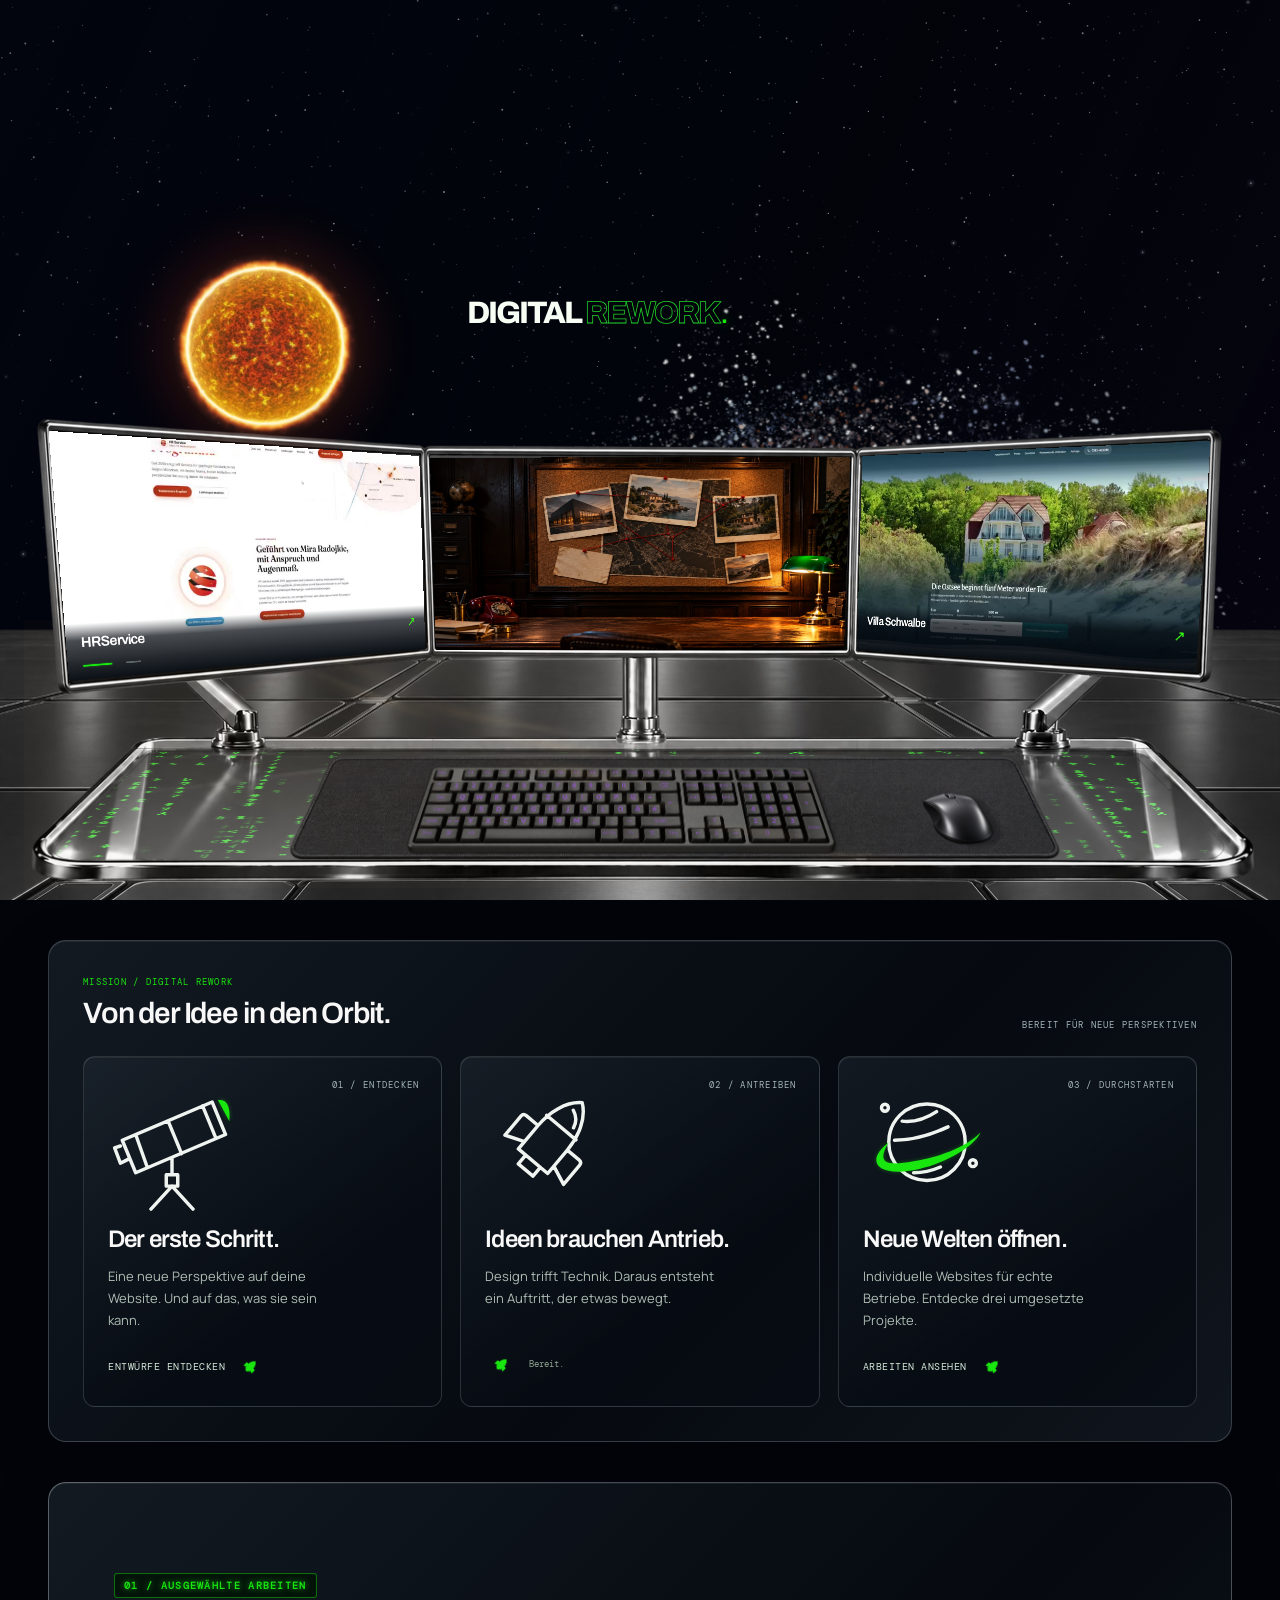
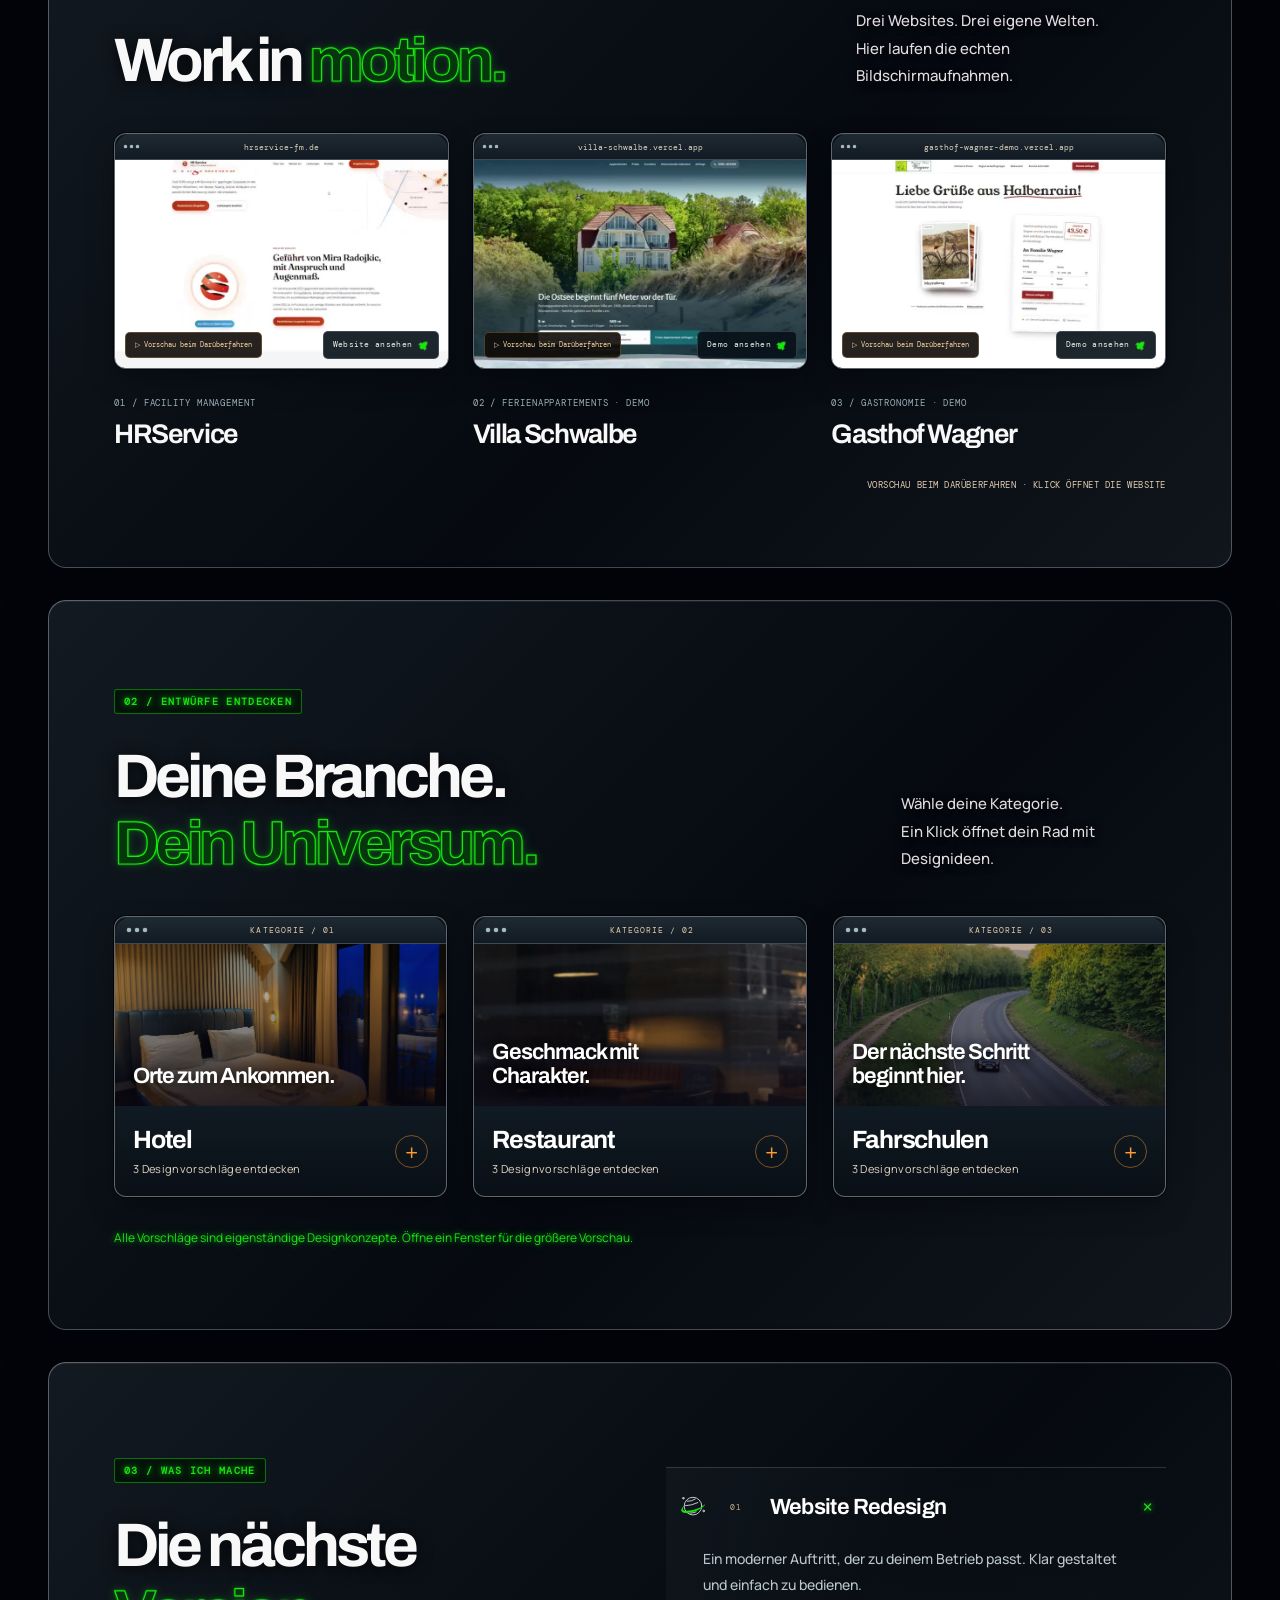
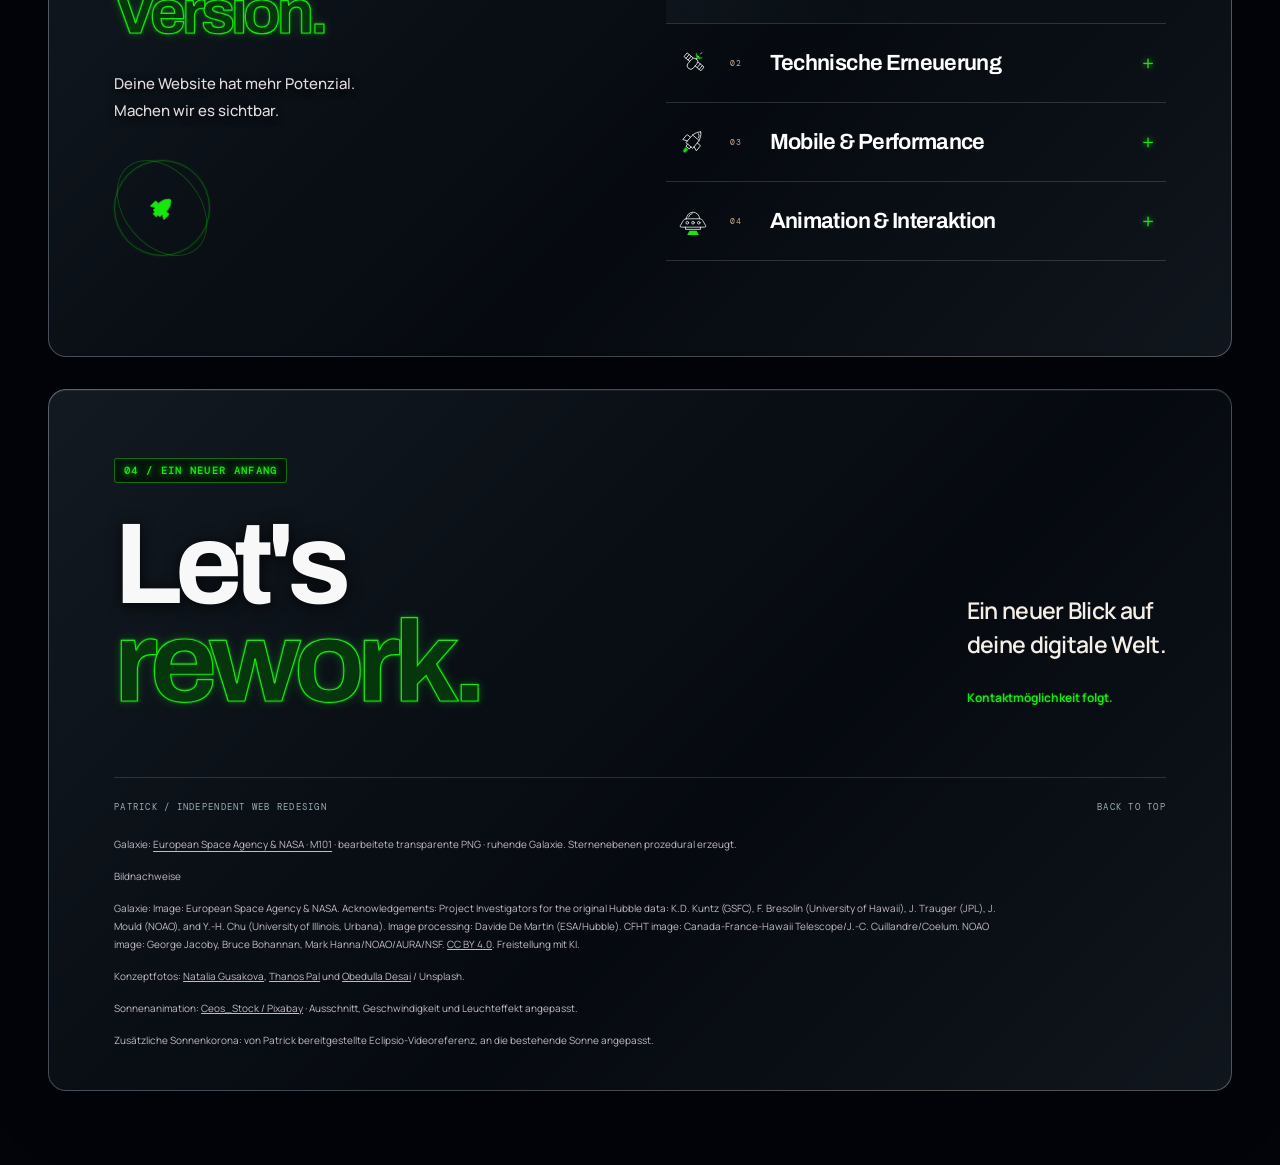
==== commit 1da113a9: "Tilt monitor assembly forward with wider upper edge, fixed mounts and aligned live content" ====
--- a/index.html
+++ b/index.html
@@ -54,22 +54,25 @@
 <div class="hero-new" style="clip-path:none;">
 <div class="scene-floor" aria-hidden="true"><img class="scene-platform" src="assets/scene/platform.webp" width="2560" height="893" alt="" draggable="false" decoding="async"></div>
 <div class="workstation-stage scene-stage scene-paused" data-coordinate-system="2560x1440" data-desk-edge="bottom">
-<script type="application/json" id="scene-geometry">{"canvas": [2560, 1440], "source_file": "Digital-Rework-Zubehoer-v3(1).xcf", "source_sha256": "e6af79d82971c4f2120c0e0a4fd7a04a35a76ee4962d5cda24a9680287264198", "repair_native_size": [1672, 941], "sun": {"x": 338, "y": 151, "width": 322, "height": 322, "source": [499, 312]}, "galaxy": {"center": [1771, 953], "width": 1936}, "layers": [{"id": "mouse-wheel", "x": 1913, "y": 1240, "width": 21, "height": 16, "file": "mouse-wheel.webp", "source_layer": 8, "sha256": "6683248225fff008ff59cdc0b0decb6229c3db1371a9d403f4b4932fd0219bd0", "file_sha256": "3b7977162732a89617148b3cac7adf042907855a033425f71ca5646798926026", "source_position": [1913, 1252]}, {"id": "mouse", "x": 1865, "y": 1240, "width": 151, "height": 108, "file": "mouse.webp", "source_layer": 9, "sha256": "2168b9f34ade1b2fe45114e42528a8fa2510178e425f1b62fc899fe5c0f7ab91", "file_sha256": "7d12afe54851b357e9b9e762bbf9af93ef843be2fe8d54e32f10e844051bcd86", "source_position": [1865, 1252]}, {"id": "button-red", "x": 2207, "y": 1166, "width": 164, "height": 103, "file": "button-red.webp", "source_layer": 10, "sha256": "e2ac1ea0c2eef35900fa79854dda3f2849a9a9ff0a769cf8a8c804bd617c99c0", "file_sha256": "357d773ce49fca2daee4abd88cfa33673d7fdbc9be1dd74cccf9219aa7834c01"}, {"id": "button-orange", "x": 223, "y": 1159, "width": 159, "height": 101, "file": "button-orange.webp", "source_layer": 11, "sha256": "773a8520b1c6207d2c637bb4160f11a9e6e84d36383bc57a4eb4826f7ef73216", "file_sha256": "7e854f75106ea9f535db660c5729fe27be376d34d031de73118f1f8f5a62f716"}, {"id": "button-green", "x": 353, "y": 1283, "width": 148, "height": 102, "file": "button-green.webp", "source_layer": 12, "sha256": "c81a40a47591d628650f1188b87baed7584d9b3ffc958076576c6124a15c087e", "file_sha256": "cb81cda8fbd2621d0a6aeef1dccb4e1deacfc6e234ebdf47607fa63246d919f1"}, {"id": "keyboard-labels", "x": 771, "y": 1169, "width": 943, "height": 210, "file": "keyboard-labels.webp", "source_layer": 13, "sha256": "d703a631b27ca847a1b188c864e1bc493f07e4f4c8e0649954d1656cf8e047c5", "file_sha256": "bbf81cae1331d46d9b94abc52654f0d2cb2cd9b343d9e93b95e3152ac0bcade8", "source_position": [771, 1181]}, {"id": "keyboard", "x": 771, "y": 1169, "width": 943, "height": 210, "file": "keyboard.webp", "source_layer": 14, "sha256": "9a72fb139ec4ef5f4bcc2b05f53e3e528757b1c6e293f59dc61651e08a5560ab", "file_sha256": "3d085437160e4e6197f3ca532763ace379adaaffdefc49d1f0eb1f78695c0c44", "source_position": [771, 1181]}, {"id": "mousepad", "x": 552, "y": 1165, "width": 1600, "height": 217, "file": "mousepad.webp", "source_layer": 15, "sha256": "24127a1f744504fc87a75ac7d5c667dacfa85e35d96b8ec7b267886127b411b6", "file_sha256": "98a8642952b978d148e7add56660a2ebfb39fa926e38786865fb5ec76cf4cc5a", "source_position": [552, 1177]}, {"id": "platform", "x": 0, "y": 547, "width": 2560, "height": 893, "file": "platform.webp", "source_layer": 32, "sha256": "08f4082b895f27f57404a8e7f1dc451f897cababecbe9fec5e5c9378b02cd3a2", "file_sha256": "5acddce216c37c80a679586746a8815c9450c87e98095ad9730b95e6df865558"}, {"id": "galaxy", "x": 788, "y": 169, "width": 1936, "height": 1515, "file": "galaxy.webp", "source_layer": 33, "sha256": "13d5be4e6867edb02ff1b64f3a2abc0778dc565d489e61efe8ba44aedab231c5", "file_sha256": "4b0ea030f6008a6faeb68555e7a491ced2d8b2c9ebff29d517f7d606fb34464f"}], "screens": [{"id": "projects", "quad": [[107.177, 546.312], [840.574, 592.221], [840.574, 954.899], [105.646, 1017.641]], "width": 800, "height": 420}, {"id": "textmode", "quad": [[862.01, 595.282], [1697.99, 593.751], [1697.99, 956.429], [862.01, 956.429]], "width": 800, "height": 420}, {"id": "coming-soon", "quad": [[1722.488, 592.221], [2413.014, 564.676], [2422.201, 997.747], [1724.019, 956.429]], "width": 800, "height": 420}], "table_quad": [[260.2870813397129, 1147.7151965993623], [2299.712918660287, 1147.7151965993623], [2506.4114832535884, 1378.788522848034], [58.18181818181818, 1378.788522848034]], "working_assets": {"button-green.webp": "cb81cda8fbd2621d0a6aeef1dccb4e1deacfc6e234ebdf47607fa63246d919f1", "button-orange.webp": "7e854f75106ea9f535db660c5729fe27be376d34d031de73118f1f8f5a62f716", "floor-mask.webp": "0a70739f969d99a9c9ce9b27f78659d5bd2cd4a20c3aa6770eb90e1c809d0d20", "mousepad.webp": "98a8642952b978d148e7add56660a2ebfb39fa926e38786865fb5ec76cf4cc5a", "galaxy.webp": "4b0ea030f6008a6faeb68555e7a491ced2d8b2c9ebff29d517f7d606fb34464f", "platform.webp": "5acddce216c37c80a679586746a8815c9450c87e98095ad9730b95e6df865558", "mouse-wheel.webp": "3b7977162732a89617148b3cac7adf042907855a033425f71ca5646798926026", "hardware.webp": "d4bc6cc18d74f7b0c7d7f0ce7e1f31934782c967e0fda468d20bb475a100c874", "keyboard-labels.webp": "bbf81cae1331d46d9b94abc52654f0d2cb2cd9b343d9e93b95e3152ac0bcade8", "button-red.webp": "357d773ce49fca2daee4abd88cfa33673d7fdbc9be1dd74cccf9219aa7834c01", "material-light-mask.webp": "d2cc89d9a4a79b3281fe4acdd8501caf430cba55d5b542cd516395627cbaf322", "mouse.webp": "7d12afe54851b357e9b9e762bbf9af93ef843be2fe8d54e32f10e844051bcd86", "keyboard.webp": "3d085437160e4e6197f3ca532763ace379adaaffdefc49d1f0eb1f78695c0c44", "table-matrix-mask.webp": "eabc0d1246906b9dfac0a089d85f2a422f6ee62b5b86576124db68ce062daa84", "tabletop.webp": "a92a4e553328a66de29a47cb3581131385fbdb24c386b76470a9f2ee71d63a67", "hardware-structure.webp": "e3688bea2705dbf1054c3c63257994dca2b7f4d7aafdba1c4de9c025e8bc77cb", "tabletop-mask.webp": "e156275c745385668510ced196493ebfcce0f95578922e48e9fe45296419a156", "tabletop-outline.svg": "e4532ad1c6842842d85afb44518829a4b3063766ceba3eb6ee838cfb3c2d32c0", "surface-reflection-mask.webp": "35d309cd9fd866a0dc631299d9b2859454c502296d1465bb01816f73e876ec38"}, "tabletop_outline": "M278 1155H2284C2295 1155 2303 1161 2316 1173L2490 1346C2500 1360 2483 1379 2456 1380H102C72 1380 55 1369 68 1350L247 1173C260 1157 266 1155 278 1155Z"}</script>
+<script type="application/json" id="scene-geometry">{"canvas": [2560, 1440], "source_file": "Digital-Rework-Zubehoer-v3(1).xcf", "source_sha256": "e6af79d82971c4f2120c0e0a4fd7a04a35a76ee4962d5cda24a9680287264198", "repair_native_size": [1672, 941], "sun": {"x": 338, "y": 151, "width": 322, "height": 322, "source": [499, 312]}, "galaxy": {"center": [1771, 953], "width": 1936}, "layers": [{"id": "mouse-wheel", "x": 1913, "y": 1240, "width": 21, "height": 16, "file": "mouse-wheel.webp", "source_layer": 8, "sha256": "6683248225fff008ff59cdc0b0decb6229c3db1371a9d403f4b4932fd0219bd0", "file_sha256": "3b7977162732a89617148b3cac7adf042907855a033425f71ca5646798926026", "source_position": [1913, 1252]}, {"id": "mouse", "x": 1865, "y": 1240, "width": 151, "height": 108, "file": "mouse.webp", "source_layer": 9, "sha256": "2168b9f34ade1b2fe45114e42528a8fa2510178e425f1b62fc899fe5c0f7ab91", "file_sha256": "7d12afe54851b357e9b9e762bbf9af93ef843be2fe8d54e32f10e844051bcd86", "source_position": [1865, 1252]}, {"id": "button-red", "x": 2207, "y": 1166, "width": 164, "height": 103, "file": "button-red.webp", "source_layer": 10, "sha256": "e2ac1ea0c2eef35900fa79854dda3f2849a9a9ff0a769cf8a8c804bd617c99c0", "file_sha256": "357d773ce49fca2daee4abd88cfa33673d7fdbc9be1dd74cccf9219aa7834c01"}, {"id": "button-orange", "x": 223, "y": 1159, "width": 159, "height": 101, "file": "button-orange.webp", "source_layer": 11, "sha256": "773a8520b1c6207d2c637bb4160f11a9e6e84d36383bc57a4eb4826f7ef73216", "file_sha256": "7e854f75106ea9f535db660c5729fe27be376d34d031de73118f1f8f5a62f716"}, {"id": "button-green", "x": 353, "y": 1283, "width": 148, "height": 102, "file": "button-green.webp", "source_layer": 12, "sha256": "c81a40a47591d628650f1188b87baed7584d9b3ffc958076576c6124a15c087e", "file_sha256": "cb81cda8fbd2621d0a6aeef1dccb4e1deacfc6e234ebdf47607fa63246d919f1"}, {"id": "keyboard-labels", "x": 771, "y": 1169, "width": 943, "height": 210, "file": "keyboard-labels.webp", "source_layer": 13, "sha256": "d703a631b27ca847a1b188c864e1bc493f07e4f4c8e0649954d1656cf8e047c5", "file_sha256": "bbf81cae1331d46d9b94abc52654f0d2cb2cd9b343d9e93b95e3152ac0bcade8", "source_position": [771, 1181]}, {"id": "keyboard", "x": 771, "y": 1169, "width": 943, "height": 210, "file": "keyboard.webp", "source_layer": 14, "sha256": "9a72fb139ec4ef5f4bcc2b05f53e3e528757b1c6e293f59dc61651e08a5560ab", "file_sha256": "3d085437160e4e6197f3ca532763ace379adaaffdefc49d1f0eb1f78695c0c44", "source_position": [771, 1181]}, {"id": "mousepad", "x": 552, "y": 1165, "width": 1600, "height": 217, "file": "mousepad.webp", "source_layer": 15, "sha256": "24127a1f744504fc87a75ac7d5c667dacfa85e35d96b8ec7b267886127b411b6", "file_sha256": "98a8642952b978d148e7add56660a2ebfb39fa926e38786865fb5ec76cf4cc5a", "source_position": [552, 1177]}, {"id": "platform", "x": 0, "y": 547, "width": 2560, "height": 893, "file": "platform.webp", "source_layer": 32, "sha256": "08f4082b895f27f57404a8e7f1dc451f897cababecbe9fec5e5c9378b02cd3a2", "file_sha256": "5acddce216c37c80a679586746a8815c9450c87e98095ad9730b95e6df865558"}, {"id": "galaxy", "x": 788, "y": 169, "width": 1936, "height": 1515, "file": "galaxy.webp", "source_layer": 33, "sha256": "13d5be4e6867edb02ff1b64f3a2abc0778dc565d489e61efe8ba44aedab231c5", "file_sha256": "4b0ea030f6008a6faeb68555e7a491ced2d8b2c9ebff29d517f7d606fb34464f"}], "screens": [{"id": "projects", "quad": [[107.177, 546.312], [840.574, 592.221], [840.574, 954.899], [105.646, 1017.641]], "width": 800, "height": 420}, {"id": "textmode", "quad": [[862.01, 595.282], [1697.99, 593.751], [1697.99, 956.429], [862.01, 956.429]], "width": 800, "height": 420}, {"id": "coming-soon", "quad": [[1722.488, 592.221], [2413.014, 564.676], [2422.201, 997.747], [1724.019, 956.429]], "width": 800, "height": 420}], "table_quad": [[260.2870813397129, 1147.7151965993623], [2299.712918660287, 1147.7151965993623], [2506.4114832535884, 1378.788522848034], [58.18181818181818, 1378.788522848034]], "working_assets": {"button-green.webp": "cb81cda8fbd2621d0a6aeef1dccb4e1deacfc6e234ebdf47607fa63246d919f1", "button-orange.webp": "7e854f75106ea9f535db660c5729fe27be376d34d031de73118f1f8f5a62f716", "floor-mask.webp": "0a70739f969d99a9c9ce9b27f78659d5bd2cd4a20c3aa6770eb90e1c809d0d20", "mousepad.webp": "98a8642952b978d148e7add56660a2ebfb39fa926e38786865fb5ec76cf4cc5a", "galaxy.webp": "4b0ea030f6008a6faeb68555e7a491ced2d8b2c9ebff29d517f7d606fb34464f", "platform.webp": "5acddce216c37c80a679586746a8815c9450c87e98095ad9730b95e6df865558", "mouse-wheel.webp": "3b7977162732a89617148b3cac7adf042907855a033425f71ca5646798926026", "hardware.webp": "d4bc6cc18d74f7b0c7d7f0ce7e1f31934782c967e0fda468d20bb475a100c874", "keyboard-labels.webp": "bbf81cae1331d46d9b94abc52654f0d2cb2cd9b343d9e93b95e3152ac0bcade8", "button-red.webp": "357d773ce49fca2daee4abd88cfa33673d7fdbc9be1dd74cccf9219aa7834c01", "material-light-mask.webp": "d2cc89d9a4a79b3281fe4acdd8501caf430cba55d5b542cd516395627cbaf322", "mouse.webp": "7d12afe54851b357e9b9e762bbf9af93ef843be2fe8d54e32f10e844051bcd86", "keyboard.webp": "3d085437160e4e6197f3ca532763ace379adaaffdefc49d1f0eb1f78695c0c44", "table-matrix-mask.webp": "eabc0d1246906b9dfac0a089d85f2a422f6ee62b5b86576124db68ce062daa84", "tabletop.webp": "a92a4e553328a66de29a47cb3581131385fbdb24c386b76470a9f2ee71d63a67", "hardware-structure.webp": "e3688bea2705dbf1054c3c63257994dca2b7f4d7aafdba1c4de9c025e8bc77cb", "tabletop-mask.webp": "e156275c745385668510ced196493ebfcce0f95578922e48e9fe45296419a156", "tabletop-outline.svg": "e4532ad1c6842842d85afb44518829a4b3063766ceba3eb6ee838cfb3c2d32c0", "surface-reflection-mask.webp": "35d309cd9fd866a0dc631299d9b2859454c502296d1465bb01816f73e876ec38", "monitor-reflection-mask.webp": "38b9806c7bef520699e303b81cfa0456697da9644cc82526502d1337df5cd472"}, "tabletop_outline": "M278 1155H2284C2295 1155 2303 1161 2316 1173L2490 1346C2500 1360 2483 1379 2456 1380H102C72 1380 55 1369 68 1350L247 1173C260 1157 266 1155 278 1155Z", "monitor_perspective": {"anchor_y": 1150, "reference_y": 521, "top_scale": 1.05, "top_lift": 60, "matrix": [[1.0953644580811013, 0.10614478812505196, -122.06650634380975], [0.0, 1.2380794427398625, -164.12223235757526], [0.0, 8.292561572269685e-05, 1.0]], "canvas_quad": [[-122.066506, -164.122232], [2682.066506, -164.122232], [2532.501667, 1446.036743], [27.498333, 1446.036743]], "rendered_screens": [{"id": "projects", "quad": [[51.008682, 490.054364], [821.200171, 542.454324], [833.986239, 943.413812], [93.759437, 1010.521749]]}, {"id": "textmode", "quad": [[843.686829, 545.93459], [1716.365966, 544.194099], [1704.206525, 945.057975], [855.793475, 945.057975]]}, {"id": "coming-soon", "quad": [[1741.99683, 542.454324], [2465.548641, 511.060541], [2435.520055, 989.313242], [1730.62264, 945.057975]]}]}}</script>
 <div class="scene-native">
 <div aria-hidden="true" class="white-halo sun-stage scene-sun"><div class="solar-aura"></div><video class="sun-video" loop="" muted="muted" playsinline="" poster="assets/images/sun-poster.jpg" preload="none" tabindex="-1"><source media="(max-width:760px)" src="assets/video/sun-smooth-mobile.mp4" type="video/mp4"/><source src="assets/video/sun-smooth-desktop.mp4" type="video/mp4"/></video><div class="solar-corona-layer"><img alt="" class="solar-corona-plate" height="512" src="assets/images/sun-corona.webp" width="512"/><video class="solar-corona-video" height="512" loop="" muted="" playsinline="" preload="none" tabindex="-1" width="512"><source media="(max-width:760px)" src="assets/video/sun-corona-smooth-mobile.mp4" type="video/mp4"/><source src="assets/video/sun-corona-smooth-desktop.mp4" type="video/mp4"/></video></div></div>
 
 <div class="scene-brand"><h1 class="scene-title" id="hero-title"><span>DIGITAL</span> <span class="outline">REWORK</span><b>.</b></h1></div>
 
 <img class="scene-hardware" src="assets/scene/hardware-structure.webp" width="2560" height="1440" alt="Rauchglas-Schreibtisch mit drei zum Sitzplatz ausgerichteten Monitoren" draggable="false" fetchpriority="high">
+<div class="scene-monitor-assembly">
+<img class="scene-hardware scene-monitor-hardware" src="assets/scene/hardware-structure.webp" width="2560" height="1440" alt="" aria-hidden="true" draggable="false" fetchpriority="high">
+<div class="scene-screen scene-projects" data-screen="projects" role="region" aria-label="HRService und Gasthof Wagner"><div class="scene-carousel"><a class="scene-project-slide is-active" href="https://www.hrservice-fm.de/" data-project-slide="0" aria-label="HRService: Website öffnen" aria-hidden="false" tabindex="0"><img class="scene-project-poster" src="previews/hrservice.jpg" alt="" aria-hidden="true"><video data-project-video="hrservice" muted playsinline loop preload="none" poster="previews/hrservice.jpg" aria-label="Bildschirmaufnahme HRService"><source src="assets/video/hrservice.mp4" type="video/mp4"></video><span class="scene-project-caption"><span><strong>HRService</strong></span><span aria-hidden="true">↗</span></span></a><a class="scene-project-slide" href="https://gasthof-wagner-demo.vercel.app/" data-project-slide="1" aria-label="Gasthof Wagner: Website öffnen" aria-hidden="true" tabindex="-1"><img class="scene-project-poster" src="previews/wagner.jpg" alt="" aria-hidden="true"><video data-project-video="wagner" muted playsinline loop preload="none" poster="previews/wagner.jpg" aria-label="Bildschirmaufnahme Gasthof Wagner"><source src="assets/video/wagner.mp4" type="video/mp4"></video><span class="scene-project-caption"><span><strong>Gasthof Wagner</strong></span><span aria-hidden="true">↗</span></span></a><div class="scene-project-dots" aria-label="Projekt wählen"><button type="button" data-show-project="0" aria-label="HRService anzeigen" aria-pressed="true"><span></span></button><button type="button" data-show-project="1" aria-label="Gasthof Wagner anzeigen" aria-pressed="false"><span></span></button></div></div></div>
+<div class="scene-screen scene-villa" data-screen="coming-soon" role="region" aria-label="Villa Schwalbe – Vorschau bei Hover"><a class="scene-project-slide scene-recording is-active" href="https://villa-schwalbe.vercel.app/" aria-label="Villa Schwalbe: Website öffnen"><img class="scene-project-poster" src="previews/villa.jpg" alt="" aria-hidden="true"><video data-project-video="villa" muted playsinline loop preload="none" poster="previews/villa.jpg" aria-label="Bildschirmaufnahme Villa Schwalbe"><source src="assets/video/villa.mp4" type="video/mp4"></video><span class="scene-project-caption"><span><strong>Villa Schwalbe</strong></span><span aria-hidden="true">↗</span></span></a></div>
+<div class="scene-screen scene-detective" data-screen="textmode" role="img" aria-label="Vorschau der Detektivseite: Ermittlertafel mit roten Fäden"><img src="previews/detective.webp" width="1672" height="941" alt="Ermittlerbüro mit beleuchteter Pinnwand, Fotografien und roten Verbindungen" draggable="false"></div>
+</div>
 <img class="scene-tabletop" src="assets/scene/tabletop.webp" width="2560" height="1440" alt="" aria-hidden="true" draggable="false">
 <img class="scene-layer scene-mousepad" src="assets/scene/mousepad.webp" width="1600" height="217" style="left:552px;top:1165px;z-index:4" alt="" aria-hidden="true" draggable="false" decoding="async">
 <div class="table-flow-mask" aria-hidden="true"><video class="table-flow-video" data-table-matrix="true" muted loop playsinline preload="none" poster="assets/scene/table-matrix-reference-poster.webp" width="1408" height="720"><source media="(max-width:760px)" src="assets/video/table-matrix-reference-mobile.mp4" type="video/mp4"><source src="assets/video/table-matrix-reference.mp4" type="video/mp4"></video></div>
 <img class="scene-layer scene-keyboard" src="assets/scene/keyboard.webp" width="943" height="210" style="left:771px;top:1169px;z-index:7" alt="" aria-hidden="true" draggable="false" decoding="async"><img class="scene-layer scene-mouse" src="assets/scene/mouse.webp" width="151" height="108" style="left:1865px;top:1240px;z-index:7" alt="" aria-hidden="true" draggable="false" decoding="async"><img class="scene-layer scene-mouse-wheel" src="assets/scene/mouse-wheel.webp" width="21" height="16" style="left:1913px;top:1240px;z-index:7" alt="" aria-hidden="true" draggable="false" decoding="async">
 <button hidden class="scene-control" data-control-id="button-red" type="button" aria-label="Steuerknopf Rot" style="left:2207px;top:1166px;width:164px;height:103px"><img src="assets/scene/button-red.webp" width="164" height="103" alt="" draggable="false"></button><button hidden class="scene-control" data-control-id="button-orange" type="button" aria-label="Steuerknopf Orange" style="left:223px;top:1159px;width:159px;height:101px"><img src="assets/scene/button-orange.webp" width="159" height="101" alt="" draggable="false"></button><button hidden class="scene-control" data-control-id="button-green" type="button" aria-label="Steuerknopf Grün" style="left:353px;top:1283px;width:148px;height:102px"><img src="assets/scene/button-green.webp" width="148" height="102" alt="" draggable="false"></button>
 <div class="keyboard-backlight" style="left:771px;top:1169px;width:943px;height:210px" aria-hidden="true"></div>
-<div class="scene-screen scene-projects" data-screen="projects" role="region" aria-label="HRService und Gasthof Wagner"><div class="scene-carousel"><a class="scene-project-slide is-active" href="https://www.hrservice-fm.de/" data-project-slide="0" aria-label="HRService: Website öffnen" aria-hidden="false" tabindex="0"><img class="scene-project-poster" src="previews/hrservice.jpg" alt="" aria-hidden="true"><video data-project-video="hrservice" muted playsinline loop preload="none" poster="previews/hrservice.jpg" aria-label="Bildschirmaufnahme HRService"><source src="assets/video/hrservice.mp4" type="video/mp4"></video><span class="scene-project-caption"><span><strong>HRService</strong></span><span aria-hidden="true">↗</span></span></a><a class="scene-project-slide" href="https://gasthof-wagner-demo.vercel.app/" data-project-slide="1" aria-label="Gasthof Wagner: Website öffnen" aria-hidden="true" tabindex="-1"><img class="scene-project-poster" src="previews/wagner.jpg" alt="" aria-hidden="true"><video data-project-video="wagner" muted playsinline loop preload="none" poster="previews/wagner.jpg" aria-label="Bildschirmaufnahme Gasthof Wagner"><source src="assets/video/wagner.mp4" type="video/mp4"></video><span class="scene-project-caption"><span><strong>Gasthof Wagner</strong></span><span aria-hidden="true">↗</span></span></a><div class="scene-project-dots" aria-label="Projekt wählen"><button type="button" data-show-project="0" aria-label="HRService anzeigen" aria-pressed="true"><span></span></button><button type="button" data-show-project="1" aria-label="Gasthof Wagner anzeigen" aria-pressed="false"><span></span></button></div></div></div>
-<div class="scene-screen scene-villa" data-screen="coming-soon" role="region" aria-label="Villa Schwalbe – Vorschau bei Hover"><a class="scene-project-slide scene-recording is-active" href="https://villa-schwalbe.vercel.app/" aria-label="Villa Schwalbe: Website öffnen"><img class="scene-project-poster" src="previews/villa.jpg" alt="" aria-hidden="true"><video data-project-video="villa" muted playsinline loop preload="none" poster="previews/villa.jpg" aria-label="Bildschirmaufnahme Villa Schwalbe"><source src="assets/video/villa.mp4" type="video/mp4"></video><span class="scene-project-caption"><span><strong>Villa Schwalbe</strong></span><span aria-hidden="true">↗</span></span></a></div>
-<div class="scene-screen scene-detective" data-screen="textmode" role="img" aria-label="Vorschau der Detektivseite: Ermittlertafel mit roten Fäden"><img src="previews/detective.webp" width="1672" height="941" alt="Ermittlerbüro mit beleuchteter Pinnwand, Fotografien und roten Verbindungen" draggable="false"></div>
 <span class="sr-only scene-control-status" role="status" aria-live="polite"></span>
 </div></div>
 <div class="scene-mobile-intro"><h2>DIGITAL <span>REWORK.</span></h2><a class="hero-action" href="#arbeiten">Arbeiten ↘</a></div>
--- a/assets/css/scene.css
+++ b/assets/css/scene.css
@@ -3,7 +3,9 @@
 .hero .workstation-stage.scene-stage {width:min(calc(100% - 48px),calc((100svh - 32px) * 2560 / 1440));aspect-ratio:2560/1440;bottom:12px;overflow:visible;}
 .scene-native {position:absolute;left:0;top:0;width:2560px;height:1440px;transform:scale(var(--scene-scale,.5));transform-origin:0 0;isolation:isolate;pointer-events:none;}
 .scene-native .scene-layer,.scene-hardware {position:absolute;max-width:none;display:block;pointer-events:none;}
-.scene-native .scene-hardware {inset:0;width:2560px;height:1440px;z-index:3;}
+.scene-native .scene-hardware {inset:0;width:2560px;height:1440px;z-index:3;clip-path:inset(1150px 0 0 0);}
+.scene-monitor-assembly {position:absolute;inset:0;width:2560px;height:1440px;transform-origin:0 0;z-index:3;pointer-events:none;}
+.scene-native .scene-monitor-hardware {clip-path:inset(0 0 290px 0);}
 .immersive-hero .scene-native .scene-sun.white-halo.sun-stage {left:338px;top:151px;width:322px;height:322px;transform:none;z-index:2!important;}
 .scene-brand {position:absolute;z-index:6;left:920px;top:213px;width:1480px;pointer-events:auto;}
 .scene-eyebrow {font-size:18px;letter-spacing:.18em;color:#a8b7c6;margin:0 0 24px;}
@@ -119,7 +121,7 @@
    Uniform image scaling keeps the original tile perspective and crisp edges. */
 .scene-floor {position:absolute;inset:0;z-index:10;overflow:hidden;pointer-events:none;}
 .scene-floor .scene-platform {position:absolute;left:0;bottom:0;display:block;width:100%;height:auto;max-width:none;filter:grayscale(1) brightness(.79) contrast(.94);}
-.scene-reflection-field {position:absolute;left:0;top:800px;width:2560px;height:640px;z-index:8;pointer-events:none;contain:strict;mask:url('../scene/surface-reflection-mask.webp') 0 -800px/2560px 1440px no-repeat;-webkit-mask:url('../scene/surface-reflection-mask.webp') 0 -800px/2560px 1440px no-repeat;}
+.scene-reflection-field {position:absolute;left:0;top:800px;width:2560px;height:640px;z-index:8;pointer-events:none;contain:strict;mask:url('../scene/monitor-reflection-mask.webp') 0 -800px/2560px 1440px no-repeat;-webkit-mask:url('../scene/monitor-reflection-mask.webp') 0 -800px/2560px 1440px no-repeat;}
 /* Sunlight is emitted by the whole sphere; atmosphere is its existing round aura. */
 .scene-sun .sun-video,.scene-sun .solar-corona-video {will-change:transform;transform:translateZ(0);backface-visibility:hidden;}
 
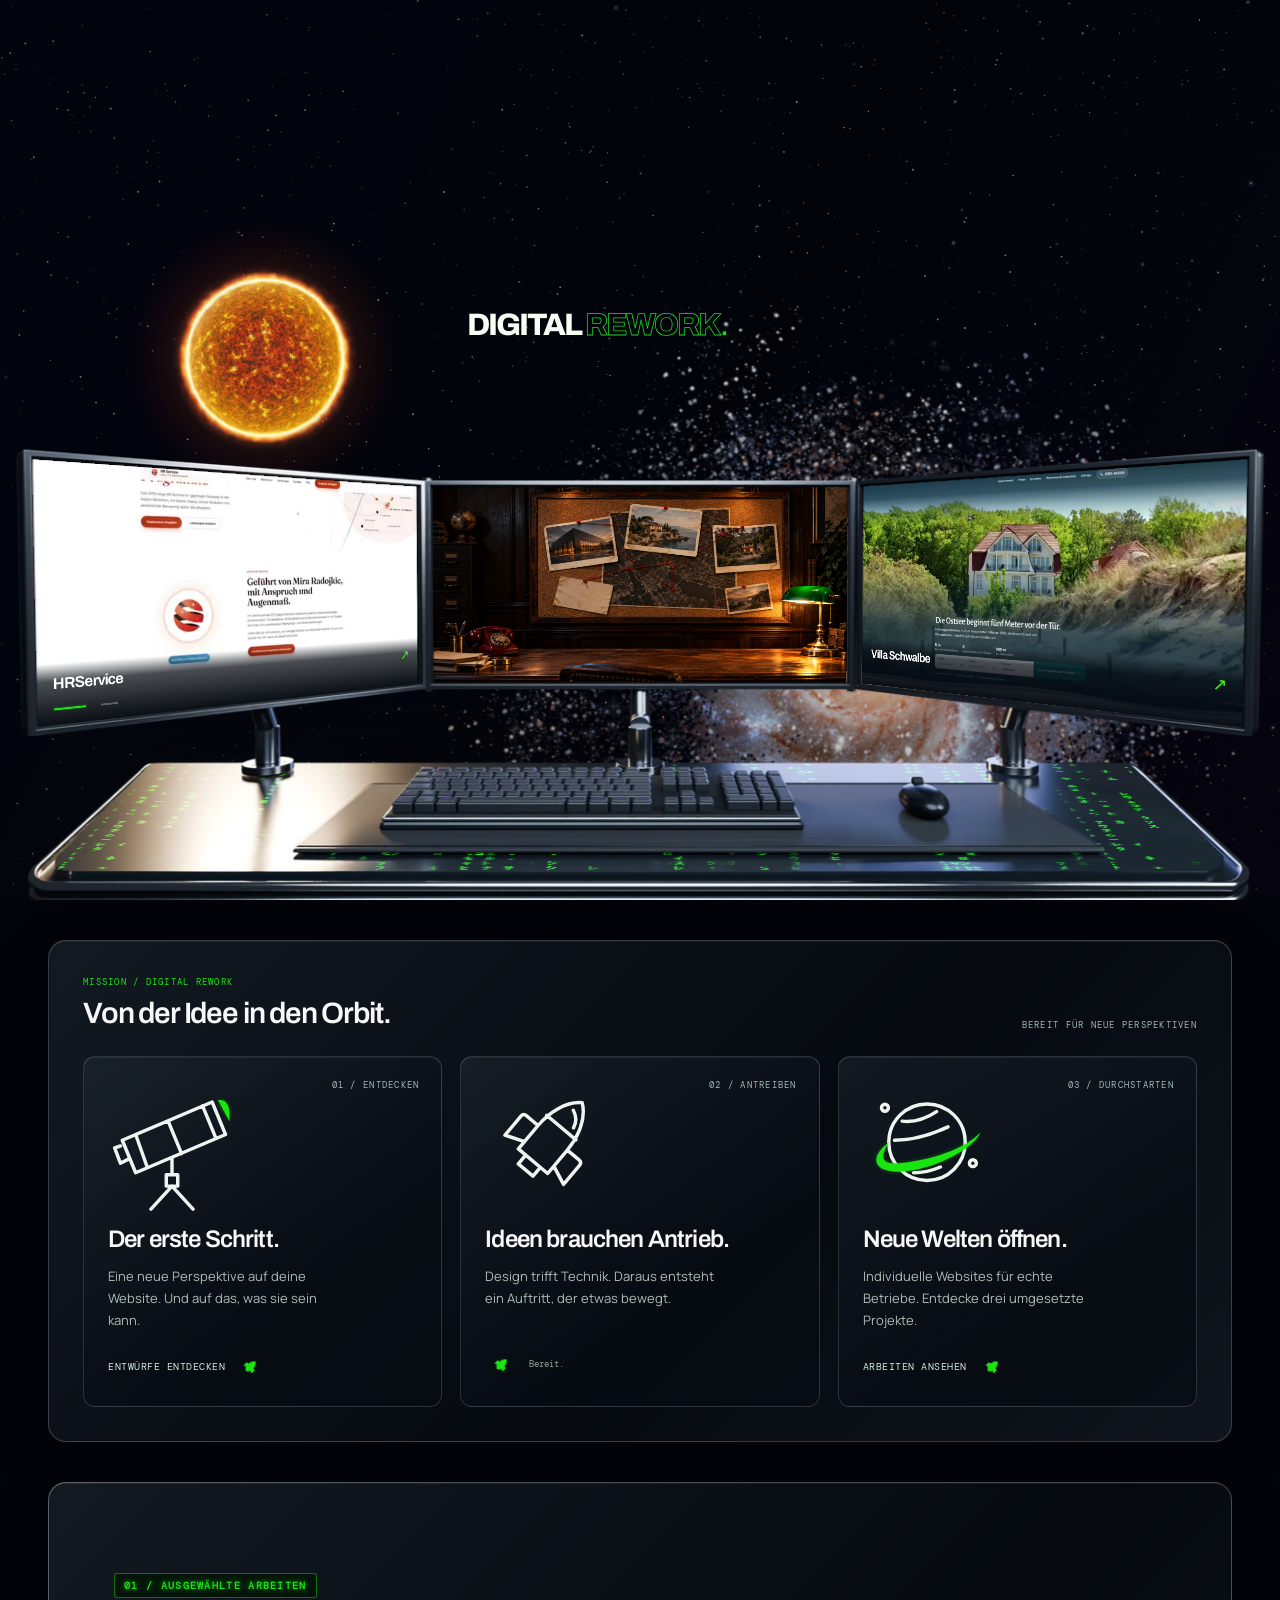
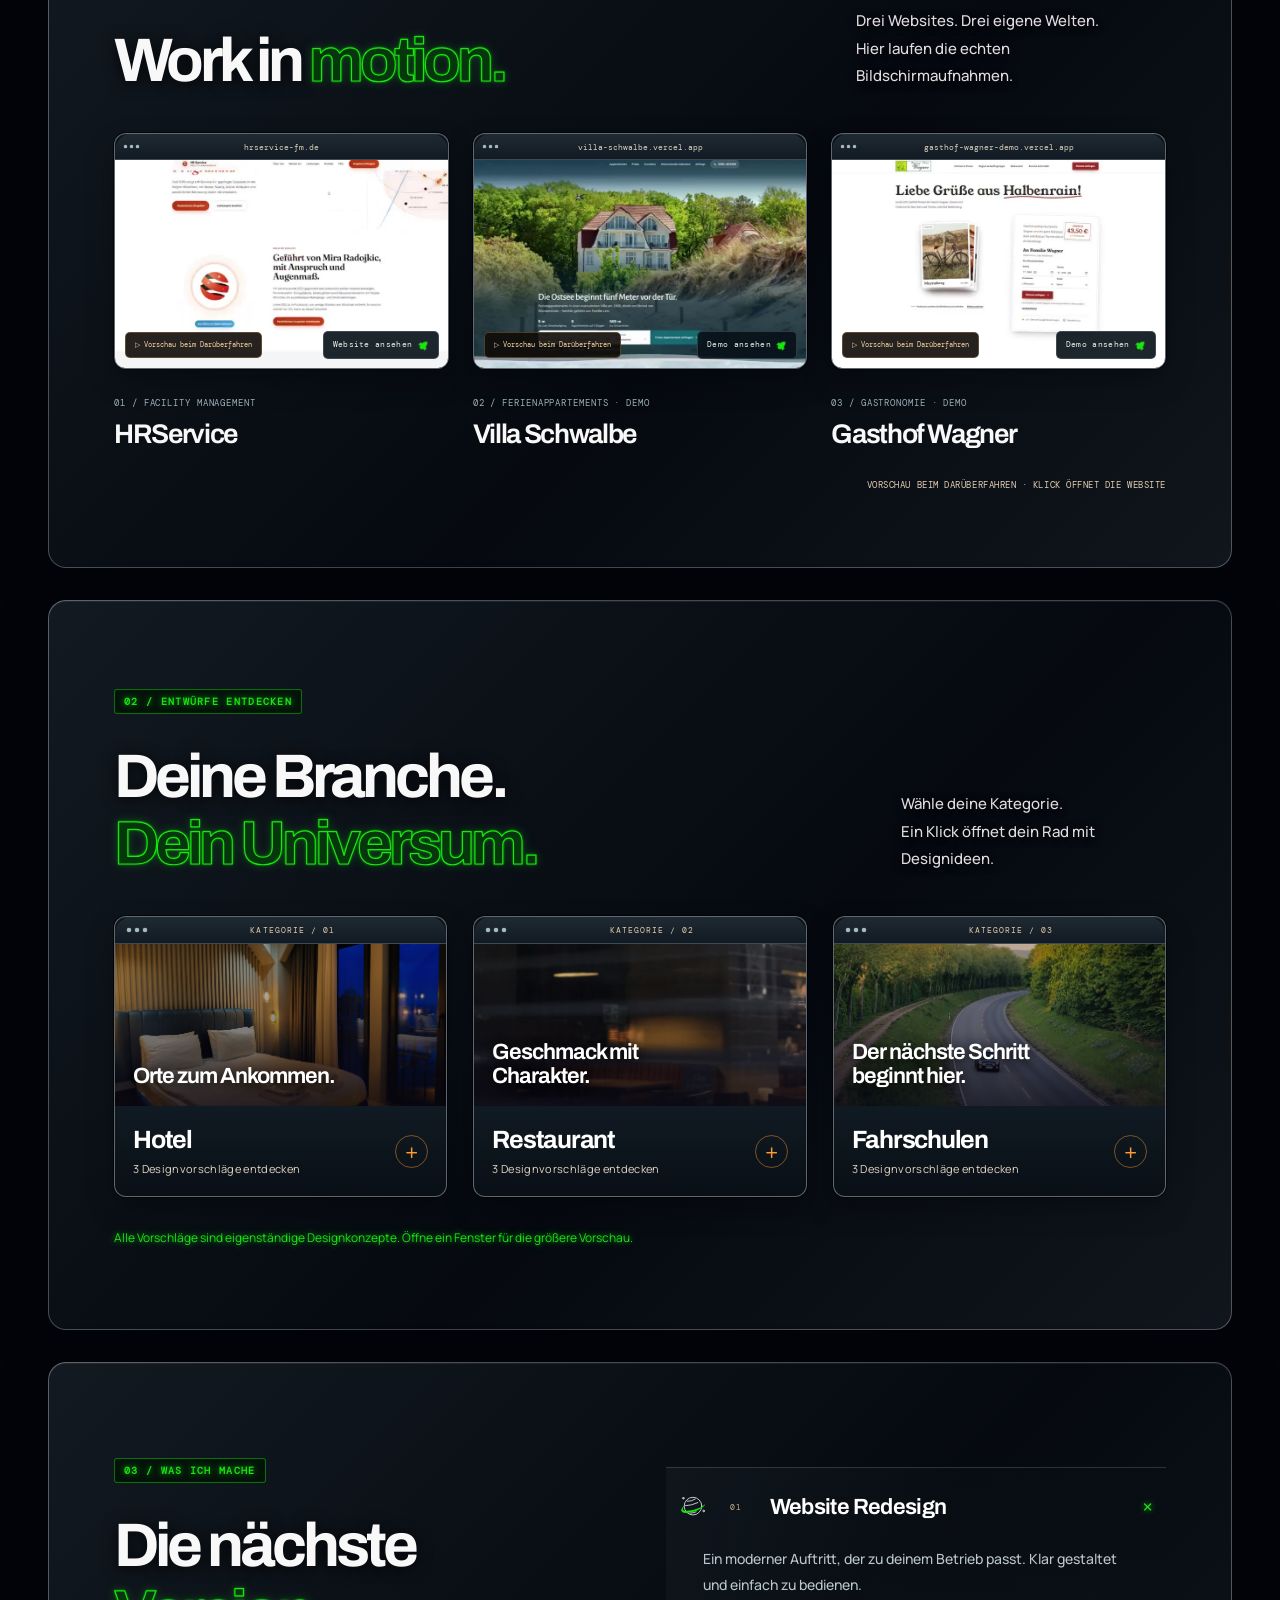
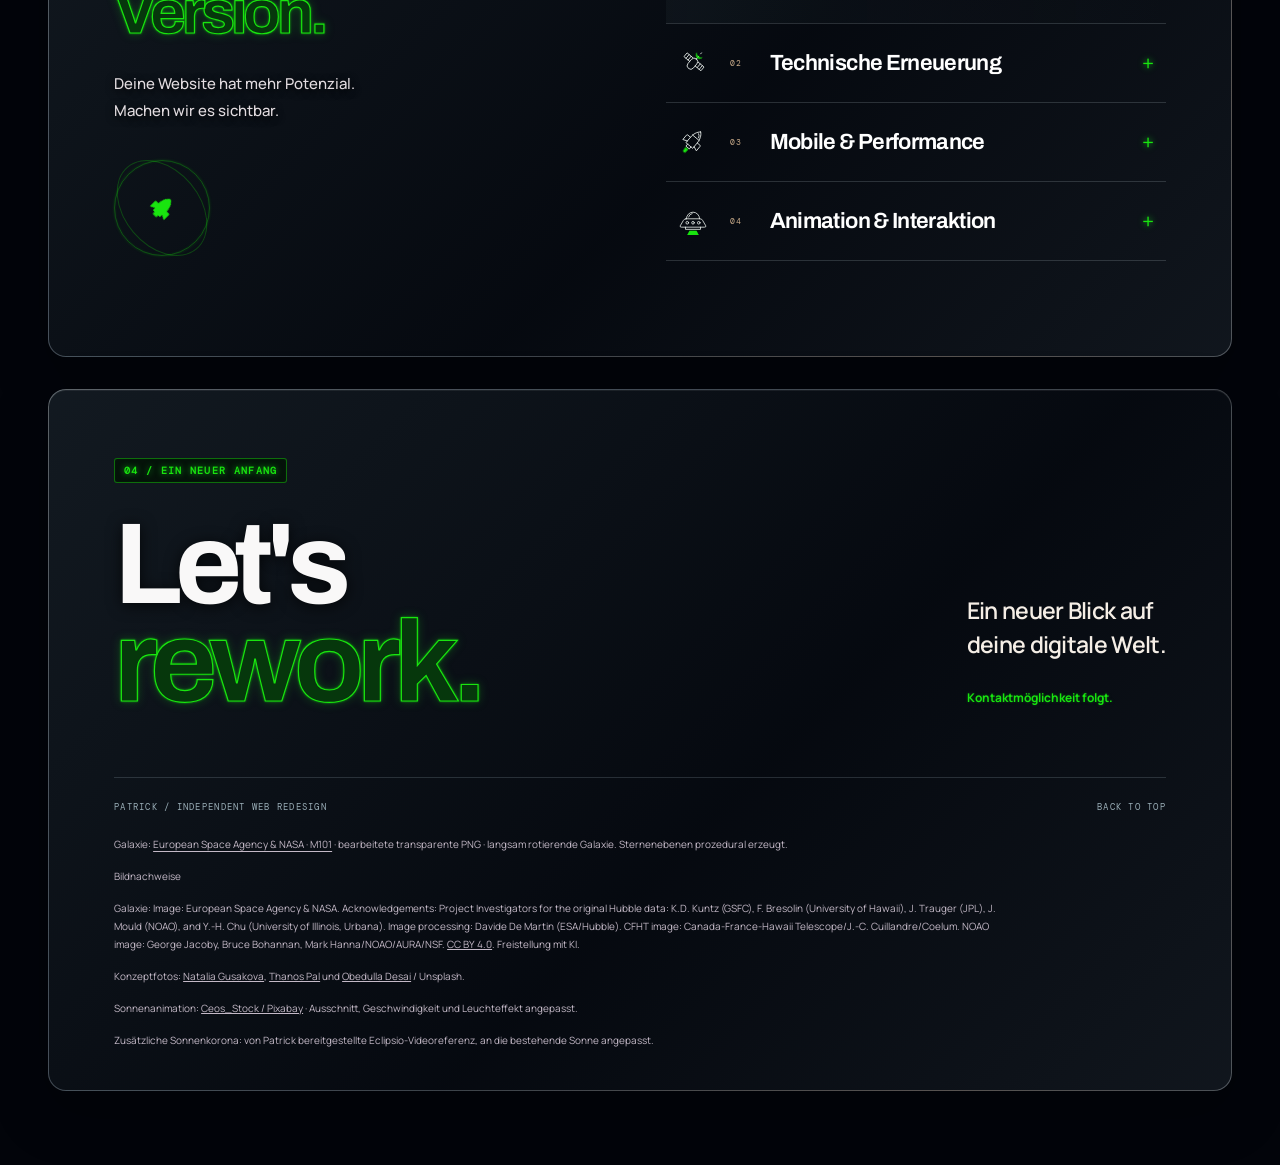
==== commit 4e8582be: "Rebuild complete workstation with calibrated seated camera and rigid 45-degree monitors" ====
--- a/index.html
+++ b/index.html
@@ -34,7 +34,7 @@
 </symbol>
 <symbol id="icon-launch-filled" viewBox="0 0 32 32"><path d="M16 1c-5 3-7 9-7 14H5q-1 0-1 1v9l6-3v4h3v3h6v-3h3v-4l6 3v-9q0-1-1-1h-4C23 10 21 4 16 1z"/></symbol>
 </defs></svg>
-<div aria-hidden="true" class="space-background"><div class="galaxy-position"><img alt="" class="round-galaxy" height="1515" src="assets/scene/galaxy.webp" width="1936"/></div></div>
+<div aria-hidden="true" class="space-background"><div class="galaxy-position"><picture class="scene-picture"><source media="(max-width:760px)" srcset="assets/scene/mobile/galaxy.webp"><img alt="" class="round-galaxy" height="1515" src="assets/scene/galaxy.webp" width="1936"/></picture></div></div>
 <a class="skip-link" href="#arbeiten">Zu den Projekten</a>
 <div class="page-shell" id="top">
 <main>
@@ -52,27 +52,31 @@
 </div><div class="legacy-dust"></div>
 </div>
 <div class="hero-new" style="clip-path:none;">
-<div class="scene-floor" aria-hidden="true"><img class="scene-platform" src="assets/scene/platform.webp" width="2560" height="893" alt="" draggable="false" decoding="async"></div>
+
 <div class="workstation-stage scene-stage scene-paused" data-coordinate-system="2560x1440" data-desk-edge="bottom">
-<script type="application/json" id="scene-geometry">{"canvas": [2560, 1440], "source_file": "Digital-Rework-Zubehoer-v3(1).xcf", "source_sha256": "e6af79d82971c4f2120c0e0a4fd7a04a35a76ee4962d5cda24a9680287264198", "repair_native_size": [1672, 941], "sun": {"x": 338, "y": 151, "width": 322, "height": 322, "source": [499, 312]}, "galaxy": {"center": [1771, 953], "width": 1936}, "layers": [{"id": "mouse-wheel", "x": 1913, "y": 1240, "width": 21, "height": 16, "file": "mouse-wheel.webp", "source_layer": 8, "sha256": "6683248225fff008ff59cdc0b0decb6229c3db1371a9d403f4b4932fd0219bd0", "file_sha256": "3b7977162732a89617148b3cac7adf042907855a033425f71ca5646798926026", "source_position": [1913, 1252]}, {"id": "mouse", "x": 1865, "y": 1240, "width": 151, "height": 108, "file": "mouse.webp", "source_layer": 9, "sha256": "2168b9f34ade1b2fe45114e42528a8fa2510178e425f1b62fc899fe5c0f7ab91", "file_sha256": "7d12afe54851b357e9b9e762bbf9af93ef843be2fe8d54e32f10e844051bcd86", "source_position": [1865, 1252]}, {"id": "button-red", "x": 2207, "y": 1166, "width": 164, "height": 103, "file": "button-red.webp", "source_layer": 10, "sha256": "e2ac1ea0c2eef35900fa79854dda3f2849a9a9ff0a769cf8a8c804bd617c99c0", "file_sha256": "357d773ce49fca2daee4abd88cfa33673d7fdbc9be1dd74cccf9219aa7834c01"}, {"id": "button-orange", "x": 223, "y": 1159, "width": 159, "height": 101, "file": "button-orange.webp", "source_layer": 11, "sha256": "773a8520b1c6207d2c637bb4160f11a9e6e84d36383bc57a4eb4826f7ef73216", "file_sha256": "7e854f75106ea9f535db660c5729fe27be376d34d031de73118f1f8f5a62f716"}, {"id": "button-green", "x": 353, "y": 1283, "width": 148, "height": 102, "file": "button-green.webp", "source_layer": 12, "sha256": "c81a40a47591d628650f1188b87baed7584d9b3ffc958076576c6124a15c087e", "file_sha256": "cb81cda8fbd2621d0a6aeef1dccb4e1deacfc6e234ebdf47607fa63246d919f1"}, {"id": "keyboard-labels", "x": 771, "y": 1169, "width": 943, "height": 210, "file": "keyboard-labels.webp", "source_layer": 13, "sha256": "d703a631b27ca847a1b188c864e1bc493f07e4f4c8e0649954d1656cf8e047c5", "file_sha256": "bbf81cae1331d46d9b94abc52654f0d2cb2cd9b343d9e93b95e3152ac0bcade8", "source_position": [771, 1181]}, {"id": "keyboard", "x": 771, "y": 1169, "width": 943, "height": 210, "file": "keyboard.webp", "source_layer": 14, "sha256": "9a72fb139ec4ef5f4bcc2b05f53e3e528757b1c6e293f59dc61651e08a5560ab", "file_sha256": "3d085437160e4e6197f3ca532763ace379adaaffdefc49d1f0eb1f78695c0c44", "source_position": [771, 1181]}, {"id": "mousepad", "x": 552, "y": 1165, "width": 1600, "height": 217, "file": "mousepad.webp", "source_layer": 15, "sha256": "24127a1f744504fc87a75ac7d5c667dacfa85e35d96b8ec7b267886127b411b6", "file_sha256": "98a8642952b978d148e7add56660a2ebfb39fa926e38786865fb5ec76cf4cc5a", "source_position": [552, 1177]}, {"id": "platform", "x": 0, "y": 547, "width": 2560, "height": 893, "file": "platform.webp", "source_layer": 32, "sha256": "08f4082b895f27f57404a8e7f1dc451f897cababecbe9fec5e5c9378b02cd3a2", "file_sha256": "5acddce216c37c80a679586746a8815c9450c87e98095ad9730b95e6df865558"}, {"id": "galaxy", "x": 788, "y": 169, "width": 1936, "height": 1515, "file": "galaxy.webp", "source_layer": 33, "sha256": "13d5be4e6867edb02ff1b64f3a2abc0778dc565d489e61efe8ba44aedab231c5", "file_sha256": "4b0ea030f6008a6faeb68555e7a491ced2d8b2c9ebff29d517f7d606fb34464f"}], "screens": [{"id": "projects", "quad": [[107.177, 546.312], [840.574, 592.221], [840.574, 954.899], [105.646, 1017.641]], "width": 800, "height": 420}, {"id": "textmode", "quad": [[862.01, 595.282], [1697.99, 593.751], [1697.99, 956.429], [862.01, 956.429]], "width": 800, "height": 420}, {"id": "coming-soon", "quad": [[1722.488, 592.221], [2413.014, 564.676], [2422.201, 997.747], [1724.019, 956.429]], "width": 800, "height": 420}], "table_quad": [[260.2870813397129, 1147.7151965993623], [2299.712918660287, 1147.7151965993623], [2506.4114832535884, 1378.788522848034], [58.18181818181818, 1378.788522848034]], "working_assets": {"button-green.webp": "cb81cda8fbd2621d0a6aeef1dccb4e1deacfc6e234ebdf47607fa63246d919f1", "button-orange.webp": "7e854f75106ea9f535db660c5729fe27be376d34d031de73118f1f8f5a62f716", "floor-mask.webp": "0a70739f969d99a9c9ce9b27f78659d5bd2cd4a20c3aa6770eb90e1c809d0d20", "mousepad.webp": "98a8642952b978d148e7add56660a2ebfb39fa926e38786865fb5ec76cf4cc5a", "galaxy.webp": "4b0ea030f6008a6faeb68555e7a491ced2d8b2c9ebff29d517f7d606fb34464f", "platform.webp": "5acddce216c37c80a679586746a8815c9450c87e98095ad9730b95e6df865558", "mouse-wheel.webp": "3b7977162732a89617148b3cac7adf042907855a033425f71ca5646798926026", "hardware.webp": "d4bc6cc18d74f7b0c7d7f0ce7e1f31934782c967e0fda468d20bb475a100c874", "keyboard-labels.webp": "bbf81cae1331d46d9b94abc52654f0d2cb2cd9b343d9e93b95e3152ac0bcade8", "button-red.webp": "357d773ce49fca2daee4abd88cfa33673d7fdbc9be1dd74cccf9219aa7834c01", "material-light-mask.webp": "d2cc89d9a4a79b3281fe4acdd8501caf430cba55d5b542cd516395627cbaf322", "mouse.webp": "7d12afe54851b357e9b9e762bbf9af93ef843be2fe8d54e32f10e844051bcd86", "keyboard.webp": "3d085437160e4e6197f3ca532763ace379adaaffdefc49d1f0eb1f78695c0c44", "table-matrix-mask.webp": "eabc0d1246906b9dfac0a089d85f2a422f6ee62b5b86576124db68ce062daa84", "tabletop.webp": "a92a4e553328a66de29a47cb3581131385fbdb24c386b76470a9f2ee71d63a67", "hardware-structure.webp": "e3688bea2705dbf1054c3c63257994dca2b7f4d7aafdba1c4de9c025e8bc77cb", "tabletop-mask.webp": "e156275c745385668510ced196493ebfcce0f95578922e48e9fe45296419a156", "tabletop-outline.svg": "e4532ad1c6842842d85afb44518829a4b3063766ceba3eb6ee838cfb3c2d32c0", "surface-reflection-mask.webp": "35d309cd9fd866a0dc631299d9b2859454c502296d1465bb01816f73e876ec38", "monitor-reflection-mask.webp": "38b9806c7bef520699e303b81cfa0456697da9644cc82526502d1337df5cd472"}, "tabletop_outline": "M278 1155H2284C2295 1155 2303 1161 2316 1173L2490 1346C2500 1360 2483 1379 2456 1380H102C72 1380 55 1369 68 1350L247 1173C260 1157 266 1155 278 1155Z", "monitor_perspective": {"anchor_y": 1150, "reference_y": 521, "top_scale": 1.05, "top_lift": 60, "matrix": [[1.0953644580811013, 0.10614478812505196, -122.06650634380975], [0.0, 1.2380794427398625, -164.12223235757526], [0.0, 8.292561572269685e-05, 1.0]], "canvas_quad": [[-122.066506, -164.122232], [2682.066506, -164.122232], [2532.501667, 1446.036743], [27.498333, 1446.036743]], "rendered_screens": [{"id": "projects", "quad": [[51.008682, 490.054364], [821.200171, 542.454324], [833.986239, 943.413812], [93.759437, 1010.521749]]}, {"id": "textmode", "quad": [[843.686829, 545.93459], [1716.365966, 544.194099], [1704.206525, 945.057975], [855.793475, 945.057975]]}, {"id": "coming-soon", "quad": [[1741.99683, 542.454324], [2465.548641, 511.060541], [2435.520055, 989.313242], [1730.62264, 945.057975]]}]}}</script>
-<div class="scene-native">
+<script type="application/json" id="scene-geometry">{"canvas":[2560,1440],"overscan_canvas":[4096,1440],"crop_x":768,"method":"Single consistent pinhole camera; measured platform VP; physically modeled replacement objects","platform_vanishing_point":[1280.0,738.2085120031946],"principal_point":[1280.0,785.0],"focal_pixels":1750.0,"original_platform_reference_vp":[1280.0,721.0],"monitor_setup":{"eye_above_center_m":0.05000004768371591,"outer_yaw_degrees":45,"front_view":true,"shared_vertical_hinges":true},"horizontal_fov_degrees":72.36560815488484,"camera":{"location":[0.0,-1.2300000190734863,1.2000000476837158],"forward":[0.0,0.9996427297592163,-0.026728440076112747],"right":[1.0,-0.0,0.0],"up":[0.0,0.026728440076112747,0.9996427297592163],"height_m":1.2000000476837158,"pitch_degrees":1.53160923635574,"yaw_degrees":0.0},"assumptions":["Focal length and metric scale chosen explicitly; no claim of recovering a unique original camera.","Original floor VP about1280/721 retained as a reference. Explicit frontal POV5cm above monitor center overrides the initial approximate sketch calibration.","All desk, peripherals, monitor planes, mounts and floor are newly modeled in this same coordinate system."],"screens":[{"id":"projects","quad":[[16.25281,523.58042],[816.37305,580.55028],[819.26331,989.83924],[26.95367,1079.99605]],"width":800,"height":420,"world_corners":[[-0.9718793034553528,0.12072266638278961,1.3650000095367432],[-0.4853898286819458,0.6072121262550354,1.3650000095367432],[-0.4853898286819458,0.6072121262550354,0.934999942779541],[-0.9718793034553528,0.12072266638278961,0.934999942779541]],"pose":{"center":[-0.7429181039333344,0.37825094163417816,1.15],"yaw_degrees":45,"top_tilt_degrees":0},"bezel_world_corners":[[-0.9716671485804234,0.10283284942877702,1.3775],[-0.4675000117279332,0.6069999862812671,1.3775],[-0.4675000117279332,0.6069999862812671,0.9224999999999999],[-0.9716671485804234,0.10283284942877702,0.9224999999999999]]},{"id":"textmode","quad":[[848.36475,581.62574],[1711.63525,581.62574],[1708.96265,988.13344],[851.03735,988.13344]],"width":800,"height":420,"world_corners":[[-0.45500001311302185,0.6197999715805054,1.3650000095367432],[0.45500001311302185,0.6197999715805054,1.3650000095367432],[0.45500001311302185,0.6197999715805054,0.934999942779541],[-0.45500001311302185,0.6197999715805054,0.934999942779541]],"pose":{"center":[0,0.64,1.15],"yaw_degrees":0,"top_tilt_degrees":0},"bezel_world_corners":[[-0.46750001311302186,0.607,1.3775],[0.46750001311302186,0.607,1.3775],[0.46750001311302186,0.607,0.9224999999999999],[-0.46750001311302186,0.607,0.9224999999999999]]},{"id":"coming-soon","quad":[[1743.62695,580.55028],[2543.74707,523.58042],[2533.04639,1079.99605],[1740.73682,989.83924]],"width":800,"height":420,"world_corners":[[0.4853898286819458,0.6072121262550354,1.3650000095367432],[0.9718793034553528,0.12072266638278961,1.3650000095367432],[0.9718793034553528,0.12072266638278961,0.934999942779541],[0.4853898286819458,0.6072121262550354,0.934999942779541]],"pose":{"center":[0.7429181039333344,0.37825094163417816,1.15],"yaw_degrees":-45,"top_tilt_degrees":0},"bezel_world_corners":[[0.4675000117279332,0.6069999862812671,1.3775],[0.9716671485804234,0.10283284942877702,1.3775],[0.9716671485804234,0.10283284942877702,0.9224999999999999],[0.4675000117279332,0.6069999862812671,0.9224999999999999]]}],"table_quad":[[277.99988,1155.00019],[2284.0,1155.00019],[2490.0,1378.0003],[68.0,1378.0003]],"table_outline":[[277.99988,1155.00019],[2284.0,1155.00019],[2285.36011,1155.03145],[2286.69214,1155.12522],[2288.0,1155.28145],[2289.28711,1155.50013],[2290.55664,1155.78144],[2291.8125,1156.12515],[2293.05786,1156.53147],[2294.29639,1157.00017],[2295.53125,1157.53138],[2296.76611,1158.12515],[2298.00464,1158.78144],[2299.25,1159.5002],[2300.50586,1160.28143],[2301.77539,1161.12519],[2303.0625,1162.03141],[2304.37036,1163.00014],[2305.70239,1164.03144],[2307.0625,1165.12514],[2308.45361,1166.28145],[2309.87964,1167.50018],[2311.34351,1168.7814],[2312.84961,1170.12518],[2314.40039,1171.53135],[2316.0,1173.00015],[2489.99976,1346.00013],[2491.11084,1347.77473],[2491.94751,1349.591],[2492.51758,1351.43972],[2492.82886,1353.31044],[2492.88794,1355.19314],[2492.70288,1357.07834],[2492.28125,1358.95564],[2491.62964,1360.81512],[2490.75586,1362.6467],[2489.66748,1364.44073],[2488.37134,1366.18669],[2486.875,1367.87526],[2485.18579,1369.4959],[2483.31201,1371.03895],[2481.25977,1372.49436],[2479.03711,1373.85217],[2476.65088,1375.10199],[2474.10938,1376.23468],[2471.41919,1377.23946],[2468.58789,1378.10667],[2465.62305,1378.82641],[2462.53174,1379.38849],[2459.32178,1379.78308],[2456.0,1380.00028],[101.99994,1380.00028],[98.31909,1379.94297],[94.78064,1379.77286],[91.39264,1379.49051],[88.16223,1379.09733],[85.09644,1378.59502],[82.20306,1377.98471],[79.48944,1377.26735],[76.96295,1376.44461],[74.6308,1375.51783],[72.50061,1374.48804],[70.57953,1373.35671],[68.875,1372.12525],[67.39447,1370.79465],[66.1452,1369.3666],[65.13495,1367.84198],[64.37036,1366.2224],[63.85956,1364.50907],[63.60938,1362.70339],[63.62762,1360.80638],[63.92126,1358.81962],[64.49817,1356.74428],[65.36517,1354.58176],[66.53003,1352.33337],[68.00006,1350.00027],[247.0,1173.00015],[248.5896,1171.07215],[250.11163,1169.28499],[251.57227,1167.63296],[252.97687,1166.11125],[254.33112,1164.71461],[255.64069,1163.43766],[256.91113,1162.2753],[258.14819,1161.22246],[259.35742,1160.27362],[260.54468,1159.42371],[261.71533,1158.6678],[262.875,1158.0002],[264.02954,1157.41596],[265.18457,1156.90998],[266.3457,1156.47675],[267.51855,1156.11129],[268.70874,1155.80841],[269.922,1155.56268],[271.1637,1155.36909],[272.43982,1155.22234],[273.75586,1155.11737],[275.11768,1155.04868],[276.53027,1155.01145],[277.99988,1155.00019]],"sun_world":[-2.6777143478393555,4.811202526092529,2.660764455795288],"sun_image":[499.0,312.00005],"galaxy_world":[1.9639999866485596,5.781932830810547,1.5527080297470093],"galaxy_image":[1771.0,650.0001],"object_categories":{"1":"floor","2":"smoked glass","3":"hardware/mounts","4":"mousepad","5":"keyboard","6":"mouse","7":"legends","10":"live display aperture"},"bezel_join_error_m":1.37884772080249e-08,"foreground_native_left":-768,"foreground_size":[4096,1440],"foreground_visible_bbox":[2,503,4094,1440],"floor_crop_y":1002,"light_crop_y":440,"render_engine":"Blender 4.2 / Cycles CPU, 48 samples, denoising, AgX","assets":{"glass-mask-mobile.webp":"57876923fc92523b3d4fa3c7034f02be0a73ca2b4503529c479945cb522f31bc","glass-mask.webp":"1e65985ba585429d5c5c16b27868634d216e30f789729c6c20eeaa978c28828b","keyboard-legends-mobile.webp":"7e35ff1538666d47bdd1016fe0983aa31c441a0b1049c3579a24d8c4fbc87235","keyboard-legends.webp":"18975a1c10024cd8d5a170253d7f2cef812c90e1d996633e3f6a642865f878f0","keyboard-mask.webp":"5faec2acced88e50394cc4c6245d338ae29230f3ac8cbc96c6dfacb758edb92b","light-flare-mobile.webp":"a42a5712da87c3de17da900954947f061bb42d952236125d7ecba4b2487504ee","light-flare.webp":"420c8c95421ff29be9d72b2991a24519cecf9cbad70e1b8223568f3307f49e34","light-galaxy-mobile.webp":"6acf0350c784bf149229c0b311ca59dbde4e134b42ccb5a6338a990b3ca2fb85","light-galaxy.webp":"95561fed2aabe9100d057fe71800c4952ab73fc9baa634dc4a9922a9b1a17244","light-sun-mobile.webp":"3ba71757299267eca79288d38c934e2043663bf192e5082c26a7cc24792384e5","light-sun.webp":"a364afb397ba579c2b91909aec5142d35fb1d8b624d379df0c3d566a8474f67a","mouse-mask.webp":"114f87e7852bad51af6678da59dc8cad3c9ce19eab731903a280b7c0ac06cb57","pad-mask.webp":"94d6341a68ef8c23021daf83a55aa910eb335fc60fe45386cd523eb31addd0a1","platform-mobile.webp":"56dbe121da1d6f3c02e960e848eea61ed47ab91d7b855107bce8f43b197d74ab","platform.webp":"6db0ed0cdab1f6be0781478451a29ddd9e4c8d3d5391d24014c983a77a000cfb","workstation-mobile.webp":"20357cb1c0f90b0145c9d4e882b4c3df82f355279a0149fdc7055f97344d79e4","workstation.webp":"b05014dd1b6288208fa1e63a610d73ec7a040d8ee267cbf99c1a05069e726577"}}</script>
+<div class="scene-native seated-native">
+<div class="scene-floor" aria-hidden="true"><picture class="scene-picture"><source media="(max-width:760px)" srcset="assets/scene/seated/platform-mobile.webp"><img class="scene-platform" src="assets/scene/seated/platform.webp" width="4096" height="438" alt="" draggable="false" decoding="async"></picture></div>
+
 <div aria-hidden="true" class="white-halo sun-stage scene-sun"><div class="solar-aura"></div><video class="sun-video" loop="" muted="muted" playsinline="" poster="assets/images/sun-poster.jpg" preload="none" tabindex="-1"><source media="(max-width:760px)" src="assets/video/sun-smooth-mobile.mp4" type="video/mp4"/><source src="assets/video/sun-smooth-desktop.mp4" type="video/mp4"/></video><div class="solar-corona-layer"><img alt="" class="solar-corona-plate" height="512" src="assets/images/sun-corona.webp" width="512"/><video class="solar-corona-video" height="512" loop="" muted="" playsinline="" preload="none" tabindex="-1" width="512"><source media="(max-width:760px)" src="assets/video/sun-corona-smooth-mobile.mp4" type="video/mp4"/><source src="assets/video/sun-corona-smooth-desktop.mp4" type="video/mp4"/></video></div></div>
 
 <div class="scene-brand"><h1 class="scene-title" id="hero-title"><span>DIGITAL</span> <span class="outline">REWORK</span><b>.</b></h1></div>
 
-<img class="scene-hardware" src="assets/scene/hardware-structure.webp" width="2560" height="1440" alt="Rauchglas-Schreibtisch mit drei zum Sitzplatz ausgerichteten Monitoren" draggable="false" fetchpriority="high">
+
+<picture class="scene-picture"><source media="(max-width:760px)" srcset="assets/scene/seated/workstation-mobile.webp"><img class="seated-foreground" src="assets/scene/seated/workstation.webp" width="4096" height="1440" alt="Räumlich abgestimmter Rauchglas-Schreibtisch mit drei eingedrehten Monitoren, Tastatur und Maus" draggable="false" fetchpriority="high"></picture>
+<picture class="scene-picture"><source media="(max-width:760px)" srcset="assets/scene/seated/keyboard-legends-mobile.webp"><img class="seated-legends" src="assets/scene/seated/keyboard-legends.webp" width="2560" height="1440" alt="" aria-hidden="true" draggable="false"></picture>
 <div class="scene-monitor-assembly">
-<img class="scene-hardware scene-monitor-hardware" src="assets/scene/hardware-structure.webp" width="2560" height="1440" alt="" aria-hidden="true" draggable="false" fetchpriority="high">
-<div class="scene-screen scene-projects" data-screen="projects" role="region" aria-label="HRService und Gasthof Wagner"><div class="scene-carousel"><a class="scene-project-slide is-active" href="https://www.hrservice-fm.de/" data-project-slide="0" aria-label="HRService: Website öffnen" aria-hidden="false" tabindex="0"><img class="scene-project-poster" src="previews/hrservice.jpg" alt="" aria-hidden="true"><video data-project-video="hrservice" muted playsinline loop preload="none" poster="previews/hrservice.jpg" aria-label="Bildschirmaufnahme HRService"><source src="assets/video/hrservice.mp4" type="video/mp4"></video><span class="scene-project-caption"><span><strong>HRService</strong></span><span aria-hidden="true">↗</span></span></a><a class="scene-project-slide" href="https://gasthof-wagner-demo.vercel.app/" data-project-slide="1" aria-label="Gasthof Wagner: Website öffnen" aria-hidden="true" tabindex="-1"><img class="scene-project-poster" src="previews/wagner.jpg" alt="" aria-hidden="true"><video data-project-video="wagner" muted playsinline loop preload="none" poster="previews/wagner.jpg" aria-label="Bildschirmaufnahme Gasthof Wagner"><source src="assets/video/wagner.mp4" type="video/mp4"></video><span class="scene-project-caption"><span><strong>Gasthof Wagner</strong></span><span aria-hidden="true">↗</span></span></a><div class="scene-project-dots" aria-label="Projekt wählen"><button type="button" data-show-project="0" aria-label="HRService anzeigen" aria-pressed="true"><span></span></button><button type="button" data-show-project="1" aria-label="Gasthof Wagner anzeigen" aria-pressed="false"><span></span></button></div></div></div>
-<div class="scene-screen scene-villa" data-screen="coming-soon" role="region" aria-label="Villa Schwalbe – Vorschau bei Hover"><a class="scene-project-slide scene-recording is-active" href="https://villa-schwalbe.vercel.app/" aria-label="Villa Schwalbe: Website öffnen"><img class="scene-project-poster" src="previews/villa.jpg" alt="" aria-hidden="true"><video data-project-video="villa" muted playsinline loop preload="none" poster="previews/villa.jpg" aria-label="Bildschirmaufnahme Villa Schwalbe"><source src="assets/video/villa.mp4" type="video/mp4"></video><span class="scene-project-caption"><span><strong>Villa Schwalbe</strong></span><span aria-hidden="true">↗</span></span></a></div>
-<div class="scene-screen scene-detective" data-screen="textmode" role="img" aria-label="Vorschau der Detektivseite: Ermittlertafel mit roten Fäden"><img src="previews/detective.webp" width="1672" height="941" alt="Ermittlerbüro mit beleuchteter Pinnwand, Fotografien und roten Verbindungen" draggable="false"></div>
+
+<div class="scene-screen scene-projects" data-screen="projects" role="region" aria-label="HRService und Gasthof Wagner"><div class="scene-carousel"><a class="scene-project-slide is-active" href="https://www.hrservice-fm.de/" data-project-slide="0" aria-label="HRService: Website öffnen" aria-hidden="false" tabindex="0"><picture class="scene-picture"><source media="(max-width:760px)" srcset="assets/scene/mobile/hrservice.webp"><img class="scene-project-poster" src="previews/hrservice.jpg" alt="" aria-hidden="true"></picture><video data-project-video="hrservice" muted playsinline loop preload="none" aria-label="Bildschirmaufnahme HRService"><source src="assets/video/hrservice.mp4" type="video/mp4"></video><span class="scene-project-caption"><span><strong>HRService</strong></span><span aria-hidden="true">↗</span></span></a><a class="scene-project-slide" href="https://gasthof-wagner-demo.vercel.app/" data-project-slide="1" aria-label="Gasthof Wagner: Website öffnen" aria-hidden="true" tabindex="-1"><picture class="scene-picture"><source media="(max-width:760px)" srcset="assets/scene/mobile/wagner.webp"><img class="scene-project-poster" src="previews/wagner.jpg" alt="" aria-hidden="true"></picture><video data-project-video="wagner" muted playsinline loop preload="none" aria-label="Bildschirmaufnahme Gasthof Wagner"><source src="assets/video/wagner.mp4" type="video/mp4"></video><span class="scene-project-caption"><span><strong>Gasthof Wagner</strong></span><span aria-hidden="true">↗</span></span></a><div class="scene-project-dots" aria-label="Projekt wählen"><button type="button" data-show-project="0" aria-label="HRService anzeigen" aria-pressed="true"><span></span></button><button type="button" data-show-project="1" aria-label="Gasthof Wagner anzeigen" aria-pressed="false"><span></span></button></div></div></div>
+<div class="scene-screen scene-villa" data-screen="coming-soon" role="region" aria-label="Villa Schwalbe – Vorschau bei Hover"><a class="scene-project-slide scene-recording is-active" href="https://villa-schwalbe.vercel.app/" aria-label="Villa Schwalbe: Website öffnen"><picture class="scene-picture"><source media="(max-width:760px)" srcset="assets/scene/mobile/villa.webp"><img class="scene-project-poster" src="previews/villa.jpg" alt="" aria-hidden="true"></picture><video data-project-video="villa" muted playsinline loop preload="none" aria-label="Bildschirmaufnahme Villa Schwalbe"><source src="assets/video/villa.mp4" type="video/mp4"></video><span class="scene-project-caption"><span><strong>Villa Schwalbe</strong></span><span aria-hidden="true">↗</span></span></a></div>
+<div class="scene-screen scene-detective" data-screen="textmode" role="img" aria-label="Vorschau der Detektivseite: Ermittlertafel mit roten Fäden"><picture class="scene-picture"><source media="(max-width:760px)" srcset="assets/scene/mobile/detective.webp"><img src="previews/detective.webp" width="1672" height="941" alt="Ermittlerbüro mit beleuchteter Pinnwand, Fotografien und roten Verbindungen" draggable="false"></picture></div>
 </div>
-<img class="scene-tabletop" src="assets/scene/tabletop.webp" width="2560" height="1440" alt="" aria-hidden="true" draggable="false">
-<img class="scene-layer scene-mousepad" src="assets/scene/mousepad.webp" width="1600" height="217" style="left:552px;top:1165px;z-index:4" alt="" aria-hidden="true" draggable="false" decoding="async">
-<div class="table-flow-mask" aria-hidden="true"><video class="table-flow-video" data-table-matrix="true" muted loop playsinline preload="none" poster="assets/scene/table-matrix-reference-poster.webp" width="1408" height="720"><source media="(max-width:760px)" src="assets/video/table-matrix-reference-mobile.mp4" type="video/mp4"><source src="assets/video/table-matrix-reference.mp4" type="video/mp4"></video></div>
-<img class="scene-layer scene-keyboard" src="assets/scene/keyboard.webp" width="943" height="210" style="left:771px;top:1169px;z-index:7" alt="" aria-hidden="true" draggable="false" decoding="async"><img class="scene-layer scene-mouse" src="assets/scene/mouse.webp" width="151" height="108" style="left:1865px;top:1240px;z-index:7" alt="" aria-hidden="true" draggable="false" decoding="async"><img class="scene-layer scene-mouse-wheel" src="assets/scene/mouse-wheel.webp" width="21" height="16" style="left:1913px;top:1240px;z-index:7" alt="" aria-hidden="true" draggable="false" decoding="async">
+
+
+<div class="table-flow-mask" aria-hidden="true"><video class="table-flow-video" data-table-matrix="true" muted loop playsinline preload="none" poster="assets/scene/table-matrix-reference-poster.webp" width="1408" height="720"><source media="(max-width:760px)" src="assets/video/table-matrix-mobile-green.mp4" type="video/mp4"><source src="assets/video/table-matrix-reference.mp4" type="video/mp4"></video></div>
+
 <button hidden class="scene-control" data-control-id="button-red" type="button" aria-label="Steuerknopf Rot" style="left:2207px;top:1166px;width:164px;height:103px"><img src="assets/scene/button-red.webp" width="164" height="103" alt="" draggable="false"></button><button hidden class="scene-control" data-control-id="button-orange" type="button" aria-label="Steuerknopf Orange" style="left:223px;top:1159px;width:159px;height:101px"><img src="assets/scene/button-orange.webp" width="159" height="101" alt="" draggable="false"></button><button hidden class="scene-control" data-control-id="button-green" type="button" aria-label="Steuerknopf Grün" style="left:353px;top:1283px;width:148px;height:102px"><img src="assets/scene/button-green.webp" width="148" height="102" alt="" draggable="false"></button>
-<div class="keyboard-backlight" style="left:771px;top:1169px;width:943px;height:210px" aria-hidden="true"></div>
+
 <span class="sr-only scene-control-status" role="status" aria-live="polite"></span>
 </div></div>
 <div class="scene-mobile-intro"><h2>DIGITAL <span>REWORK.</span></h2><a class="hero-action" href="#arbeiten">Arbeiten ↘</a></div>
@@ -130,7 +134,7 @@
 <div class="services-list"><details open=""><summary><span class="mono"><svg aria-hidden="true" class="space-icon service-space-icon" viewBox="0 0 64 68"><use href="#icon-planet"/></svg>01</span><h3>Website Redesign</h3><b>+</b></summary><p>Ein moderner Auftritt, der zu deinem Betrieb passt. Klar gestaltet und einfach zu bedienen.</p></details><details><summary><span class="mono"><svg aria-hidden="true" class="space-icon service-space-icon" viewBox="0 0 64 68"><use href="#icon-signal"/></svg>02</span><h3>Technische Erneuerung</h3><b>+</b></summary><p>Veraltete Websites und Technologien erneuern. Bestehende Inhalte erhalten und Links sowie Funktionen prüfen.</p></details><details><summary><span class="mono"><svg aria-hidden="true" class="space-icon service-space-icon" viewBox="0 0 64 68"><use href="#icon-rocket"/></svg>03</span><h3>Mobile &amp; Performance</h3><b>+</b></summary><p>Eine saubere Darstellung auf dem Smartphone und am Desktop. Mit kurzen Ladezeiten und durchdachter Nutzerführung.</p></details><details><summary><span class="mono"><svg aria-hidden="true" class="space-icon service-space-icon" viewBox="0 0 64 68"><use href="#icon-ufo"/></svg>04</span><h3>Animation &amp; Interaktion</h3><b>+</b></summary><p>Fließende Übergänge, gezielte Bewegung und ein erster Eindruck, der bleibt.</p></details></div>
 </section>
 </main>
-<footer class="footer section-pad solar-window" id="kontakt"><p class="mono section-number">04 / EIN NEUER ANFANG</p><div class="footer-main"><h2>Let's<br/> <em>rework.</em></h2><div><p>Ein neuer Blick auf<br/> deine digitale Welt.</p><span class="contact-note">Kontaktmöglichkeit folgt.</span></div></div><div class="fine mono"><span>Patrick / Independent Web Redesign</span><a href="#top">Back to top</a></div><p class="image-credit">Galaxie: <a href="https://esahubble.org/images/heic0602a/" rel="noopener" target="_blank">European Space Agency &amp; NASA · M101</a> · bearbeitete transparente PNG · ruhende Galaxie. Sternenebenen prozedural erzeugt.</p><div class="asset-credits"><p>Bildnachweise</p><p>Galaxie: Image: European Space Agency &amp; NASA. Acknowledgements: Project Investigators for the original Hubble data: K.D. Kuntz (GSFC), F. Bresolin (University of Hawaii), J. Trauger (JPL), J. Mould (NOAO), and Y.-H. Chu (University of Illinois, Urbana). Image processing: Davide De Martin (ESA/Hubble). CFHT image: Canada-France-Hawaii Telescope/J.-C. Cuillandre/Coelum. NOAO image: George Jacoby, Bruce Bohannan, Mark Hanna/NOAO/AURA/NSF. <a href="https://esahubble.org/copyright/" rel="noopener" target="_blank">CC BY 4.0</a>. Freistellung mit KI.</p><p>Konzeptfotos: <a href="https://unsplash.com/photos/EYoK3eVKIiQ" rel="noopener" target="_blank">Natalia Gusakova</a>, <a href="https://unsplash.com/photos/ME4oeoPEwlw" rel="noopener" target="_blank">Thanos Pal</a> und <a href="https://unsplash.com/photos/0gpkPP9eaGU" rel="noopener" target="_blank">Obedulla Desai</a> / Unsplash.</p><p>Sonnenanimation: <a href="https://pixabay.com/videos/sun-rotation-looping-loop-crater-44698/" rel="noopener" target="_blank">Ceos_Stock / Pixabay</a> · Ausschnitt, Geschwindigkeit und Leuchteffekt angepasst.</p><p>Zusätzliche Sonnenkorona: von Patrick bereitgestellte Eclipsio-Videoreferenz, an die bestehende Sonne angepasst.</p></div></footer>
+<footer class="footer section-pad solar-window" id="kontakt"><p class="mono section-number">04 / EIN NEUER ANFANG</p><div class="footer-main"><h2>Let's<br/> <em>rework.</em></h2><div><p>Ein neuer Blick auf<br/> deine digitale Welt.</p><span class="contact-note">Kontaktmöglichkeit folgt.</span></div></div><div class="fine mono"><span>Patrick / Independent Web Redesign</span><a href="#top">Back to top</a></div><p class="image-credit">Galaxie: <a href="https://esahubble.org/images/heic0602a/" rel="noopener" target="_blank">European Space Agency &amp; NASA · M101</a> · bearbeitete transparente PNG · langsam rotierende Galaxie. Sternenebenen prozedural erzeugt.</p><div class="asset-credits"><p>Bildnachweise</p><p>Galaxie: Image: European Space Agency &amp; NASA. Acknowledgements: Project Investigators for the original Hubble data: K.D. Kuntz (GSFC), F. Bresolin (University of Hawaii), J. Trauger (JPL), J. Mould (NOAO), and Y.-H. Chu (University of Illinois, Urbana). Image processing: Davide De Martin (ESA/Hubble). CFHT image: Canada-France-Hawaii Telescope/J.-C. Cuillandre/Coelum. NOAO image: George Jacoby, Bruce Bohannan, Mark Hanna/NOAO/AURA/NSF. <a href="https://esahubble.org/copyright/" rel="noopener" target="_blank">CC BY 4.0</a>. Freistellung mit KI.</p><p>Konzeptfotos: <a href="https://unsplash.com/photos/EYoK3eVKIiQ" rel="noopener" target="_blank">Natalia Gusakova</a>, <a href="https://unsplash.com/photos/ME4oeoPEwlw" rel="noopener" target="_blank">Thanos Pal</a> und <a href="https://unsplash.com/photos/0gpkPP9eaGU" rel="noopener" target="_blank">Obedulla Desai</a> / Unsplash.</p><p>Sonnenanimation: <a href="https://pixabay.com/videos/sun-rotation-looping-loop-crater-44698/" rel="noopener" target="_blank">Ceos_Stock / Pixabay</a> · Ausschnitt, Geschwindigkeit und Leuchteffekt angepasst.</p><p>Zusätzliche Sonnenkorona: von Patrick bereitgestellte Eclipsio-Videoreferenz, an die bestehende Sonne angepasst.</p></div></footer>
 </div>
 <dialog aria-labelledby="concept-dialog-title" class="concept-dialog">
 <header class="concept-dialog-bar"><div><span class="mono" id="concept-dialog-category"></span><h2 id="concept-dialog-title"></h2></div><div aria-label="Vorschaugröße" class="preview-size-controls"><button aria-pressed="true" class="active" data-size="desktop" type="button">Desktop</button><button aria-pressed="false" data-size="mobile" type="button">Handy</button></div><button aria-label="Vorschau schließen" class="dialog-close" type="button">×</button></header>
--- a/assets/css/scene.css
+++ b/assets/css/scene.css
@@ -1,4 +1,4 @@
-/* Active scene: Patrick's edited 2560 × 1440 GIMP composition. */
+/* Active scene: one calibrated seated camera, native2560×1440. */
 .immersive-hero.hero {height:100svh;min-height:700px;background:transparent;--desk-width:100%;}
 .hero .workstation-stage.scene-stage {width:min(calc(100% - 48px),calc((100svh - 32px) * 2560 / 1440));aspect-ratio:2560/1440;bottom:12px;overflow:visible;}
 .scene-native {position:absolute;left:0;top:0;width:2560px;height:1440px;transform:scale(var(--scene-scale,.5));transform-origin:0 0;isolation:isolate;pointer-events:none;}
@@ -148,3 +148,49 @@
 .hero.comparison-ready[data-comparison-hidden] .compare-handle,
 .hero.comparison-ready[data-comparison-hidden] .compare-labels,
 .hero.comparison-ready[data-comparison-hidden] .comparison-overlay {display:none!important;}
+
+/* Mobile stability: baked source pixels, no large SVG color-filter surfaces or
+   nested assembly perspective layer. Live screen/video content stays separate. */
+.scene-picture {display:contents;}
+.scene-mobile-hardware {display:none;}
+@media(max-width:760px){
+ .scene-native .scene-mobile-hardware {position:absolute;inset:0;display:block;width:2560px;height:1440px;max-width:none;z-index:3;pointer-events:none;}
+ .scene-native .scene-hardware,.scene-native .scene-tabletop,.scene-native .scene-layer,.keyboard-backlight {display:none;}
+ .scene-monitor-assembly {display:contents;transform:none!important;}
+ .scene-native .scene-keyboard,.table-flow-video,.scene-floor .scene-platform {filter:none;}
+ .table-flow-mask {mask-image:url('../scene/mobile/matrix-mask.webp');-webkit-mask-image:url('../scene/mobile/matrix-mask.webp');}
+ .scene-reflection-field {mask-image:url('../scene/mobile/reflection-mask.webp');-webkit-mask-image:url('../scene/mobile/reflection-mask.webp');}
+ .scene-sun .sun-video,.scene-sun .solar-corona-video {will-change:auto;transform:none;}
+ .scene-sun.white-halo.sun-stage {will-change:auto;}
+}
+
+/* Calibrated seated scene: all geometry, shadows and reflections share one
+   offline pinhole camera. Overscan floor and desk use identical pixel scale. */
+.immersive-hero {--seated-bottom:12px;}
+.seated-native .seated-foreground {position:absolute;inset:0;display:block;width:2560px;height:1440px;max-width:none;z-index:3;pointer-events:none;}
+.seated-native .scene-monitor-assembly {display:contents;transform:none;}
+.scene-floor .scene-platform {left:50%;bottom:var(--seated-bottom);width:calc(var(--scene-unit,.5px)*4096);height:auto;transform:translateX(-50%);filter:none;}
+.seated-native .table-flow-mask {mask-image:url('../scene/seated/glass-mask.webp');-webkit-mask-image:url('../scene/seated/glass-mask.webp');}
+.seated-light {position:absolute;left:50%;bottom:var(--seated-bottom);width:calc(var(--scene-unit,.5px)*4096);height:auto;max-width:none;transform:translateX(-50%);z-index:14;pointer-events:none;mix-blend-mode:screen;opacity:0;}
+@media(max-width:760px){
+ .immersive-hero {--seated-bottom:8px;}
+ .seated-native .table-flow-mask {mask-image:url('../scene/seated/glass-mask-mobile.webp');-webkit-mask-image:url('../scene/seated/glass-mask-mobile.webp');}
+}
+.seated-native .seated-legends {position:absolute;inset:0;display:block;width:2560px;height:1440px;max-width:none;z-index:4;pointer-events:none;}
+
+/* User refinement: rigid frames join at common vertical hinge edges; the
+   desk's front edge finishes at the hero bottom with no floating gap. */
+.hero .workstation-stage.scene-stage {bottom:0;}
+.immersive-hero {--seated-bottom:0px;}
+.space-background .galaxy-rotator {animation:galaxyTurn 588.235294s linear infinite;will-change:transform;}
+@media(max-width:760px){.space-background .galaxy-rotator {animation-duration:705.882353s;}}
+html.scene-light-paused .galaxy-rotator {animation-play-state:paused!important;}
+@media(prefers-reduced-motion:reduce){.space-background .galaxy-rotator {animation:none!important;}}
+/* Real visible-glass apertures put live content behind the extruded bezels.
+   Overscan keeps the complete outer case sides, including their real depth. */
+.seated-native .seated-foreground {left:-768px;right:auto;width:4096px;}
+.seated-native .scene-screen {z-index:2;}
+/* Floor uses the very same transformed native scene, with full-width overscan. */
+.seated-native .scene-floor {inset:0 auto auto -768px;width:4096px;height:1440px;z-index:1;overflow:visible;}
+.seated-native .scene-floor .scene-platform {left:0;bottom:0;width:4096px;transform:none;}
+.scene-title>span:first-child {display:inline-block;color:#f7fff5;-webkit-text-fill-color:#f7fff5;}
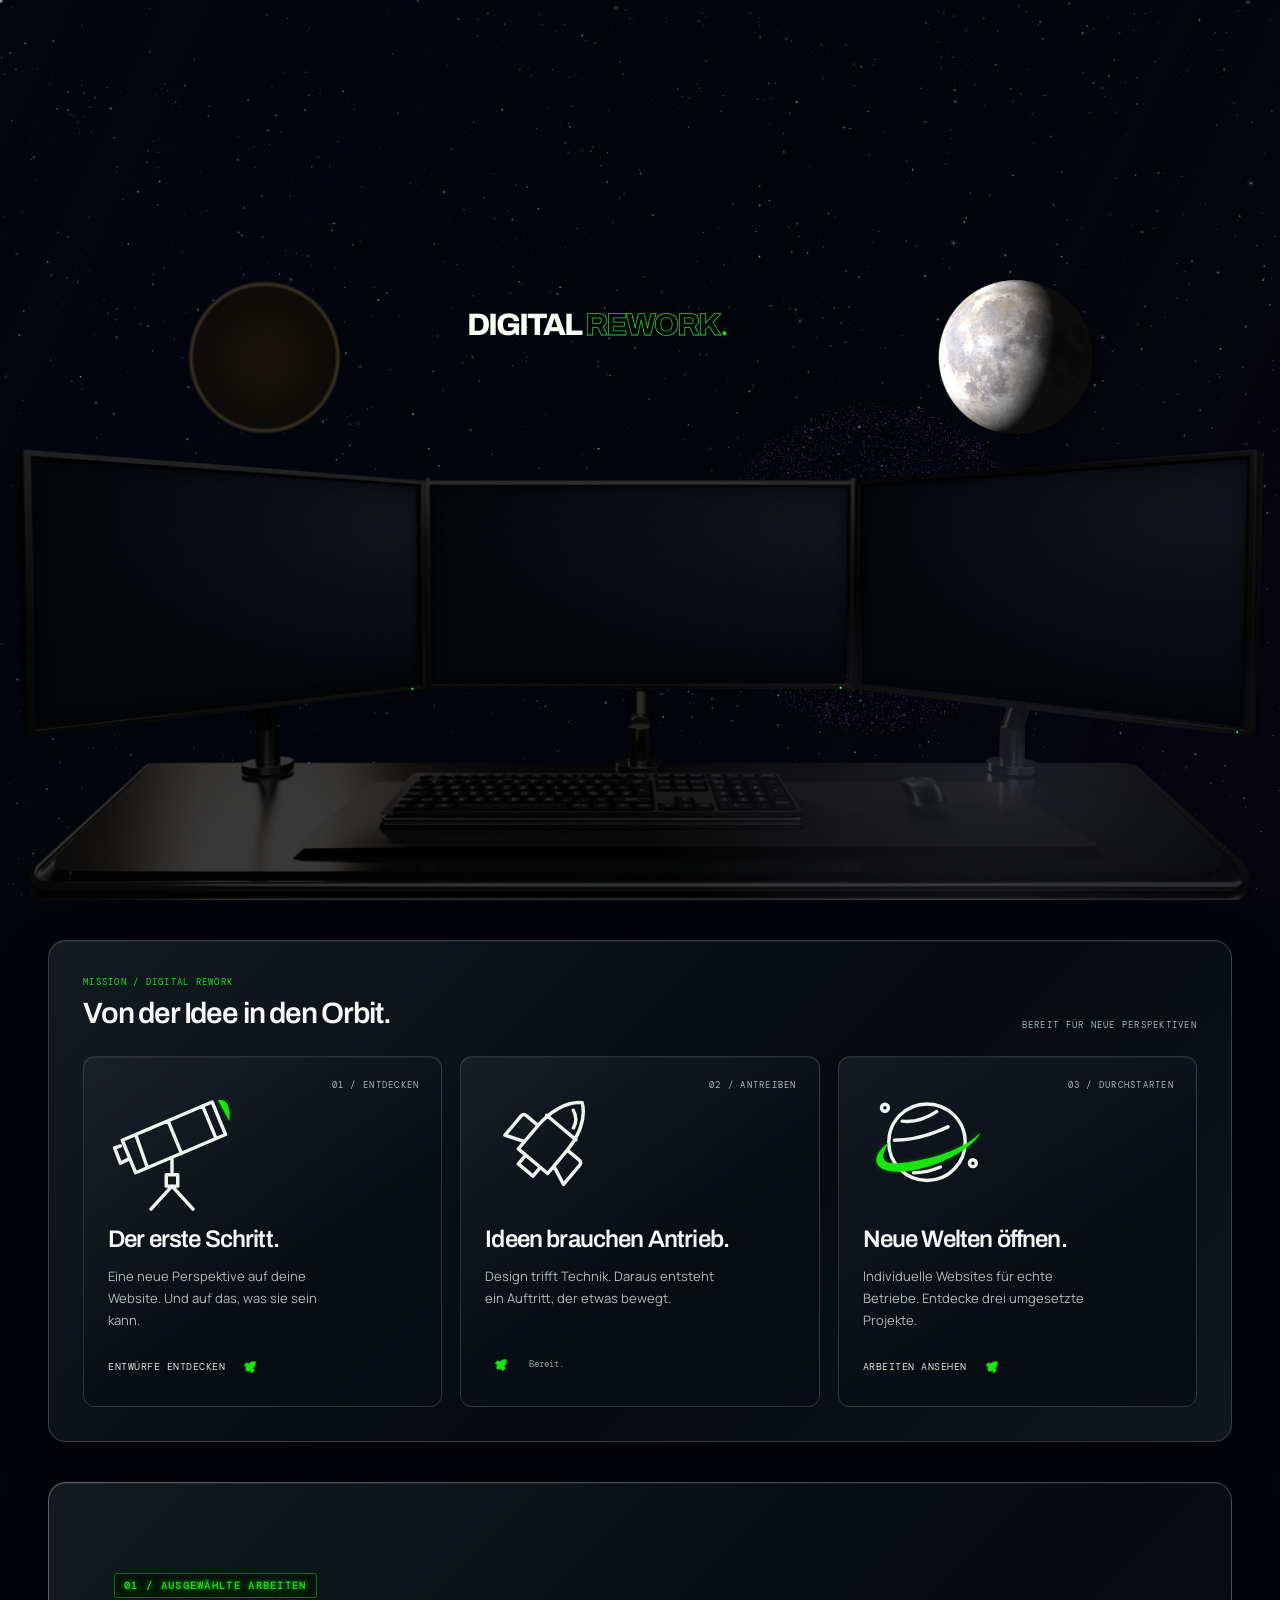
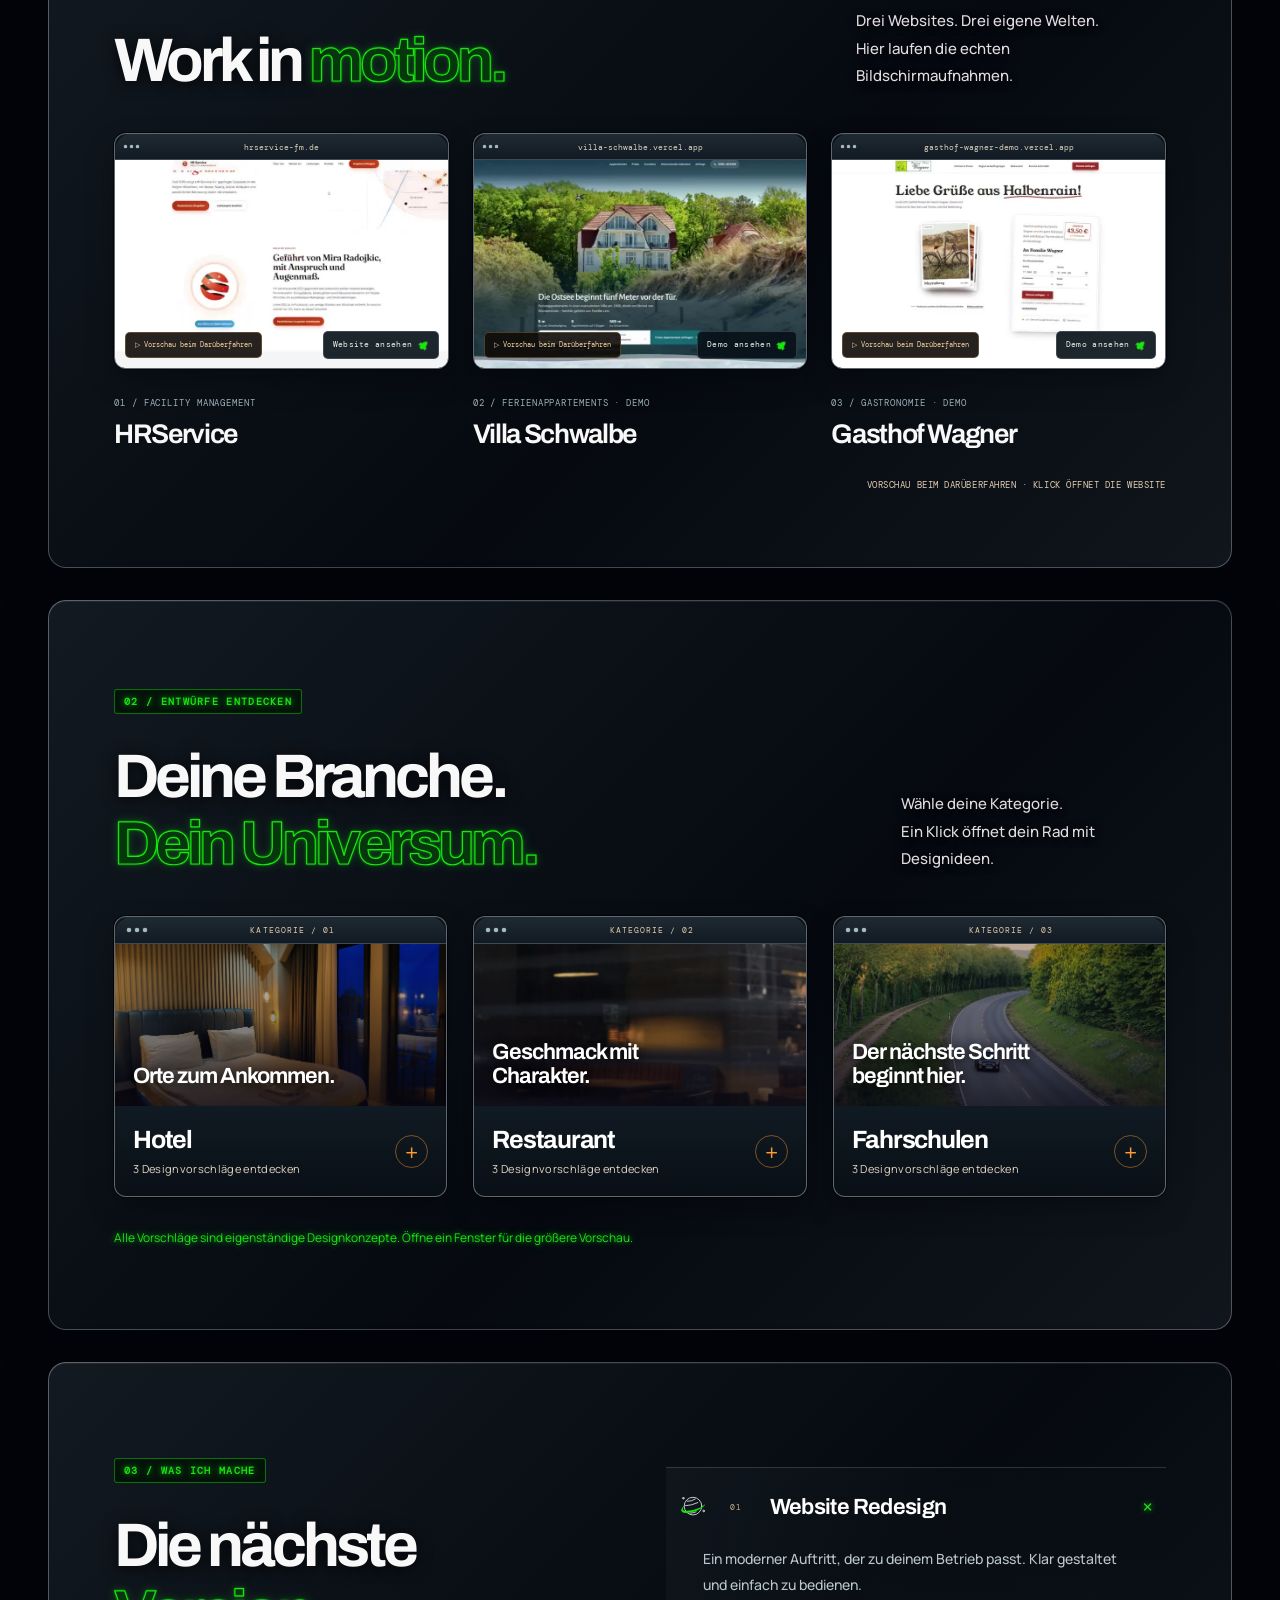
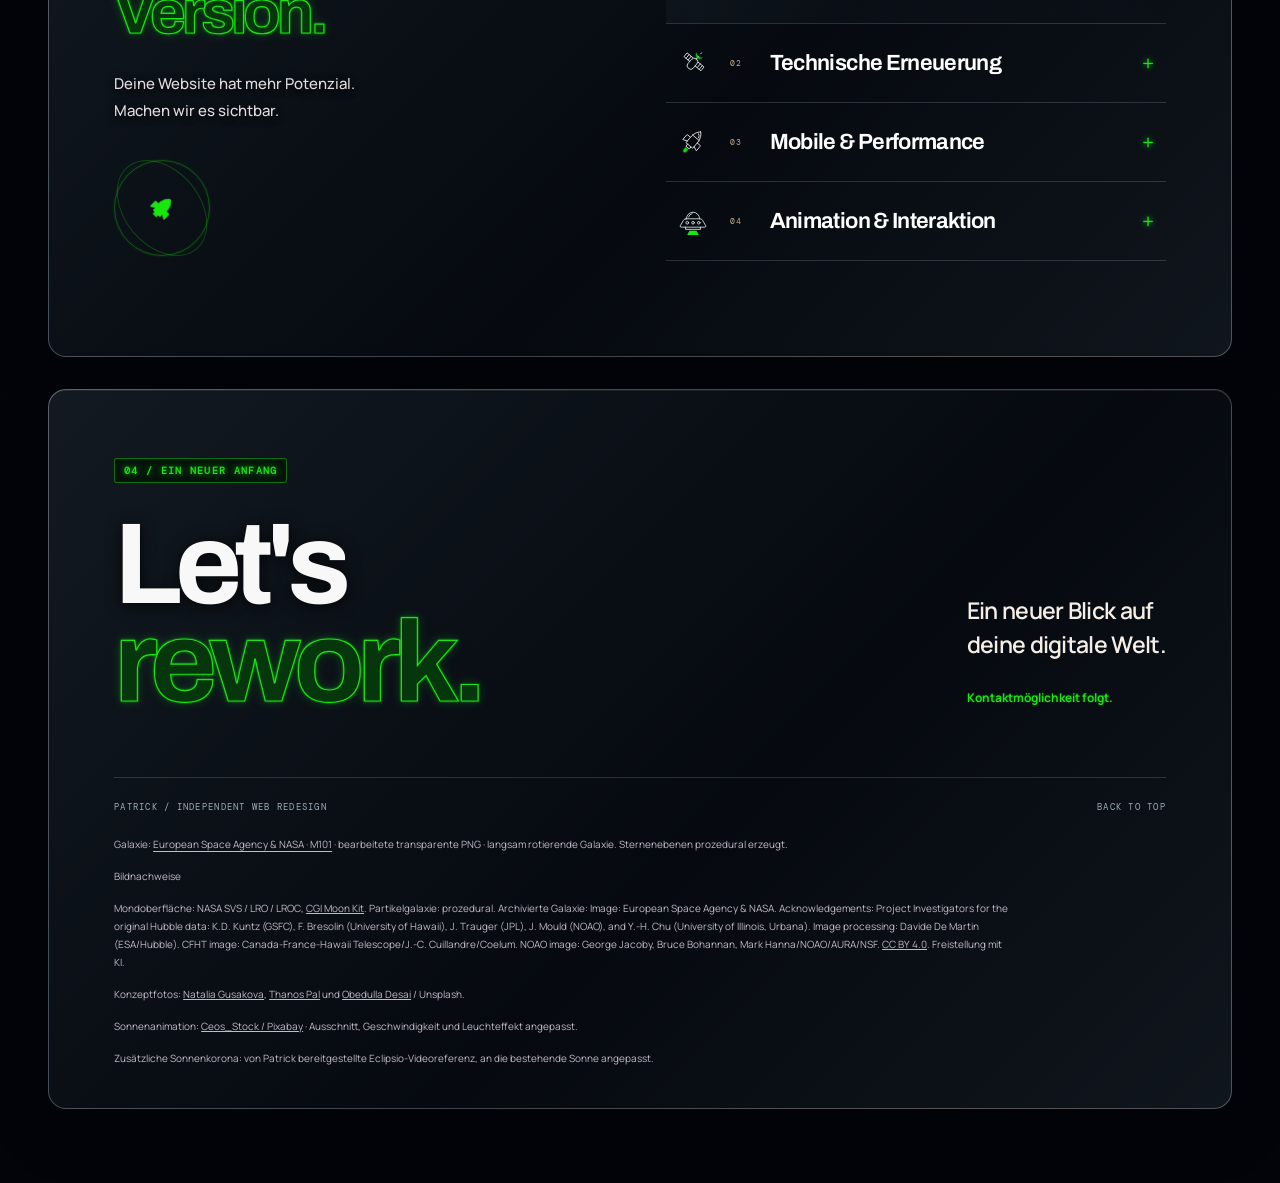
==== commit 3eb88655: "Restore detailed peripherals and add corona-synced light wave with night startup" ====
--- a/index.html
+++ b/index.html
@@ -7,7 +7,7 @@
 <meta content="#0c0d12" name="theme-color"/>
 <meta content="Patrick — Webdesign und Redesign. Neue Perspektiven für bestehende Websites. Entdecke drei ausgewählte Projekte." name="description"/>
 <title>Patrick / Digital Rework</title>
-<link href="assets/css/fonts.css" rel="stylesheet"/><link href="assets/css/studio.css" rel="stylesheet"/><link href="assets/css/missions.css" rel="stylesheet"/><link href="assets/css/workstation.css" rel="stylesheet"/><script defer="True" src="assets/js/comparison.js"></script><link href="assets/css/flightdeck.css" rel="stylesheet"/><link href="assets/css/scene.css" rel="stylesheet"/><script defer src="assets/js/scene-lighting.js"></script><script defer src="assets/js/scene.js"></script><script defer="True" src="assets/js/media.js"></script><script defer="True" src="assets/js/space.js"></script><script defer="True" src="assets/js/categories.js"></script><script defer="True" src="assets/js/missions.js"></script></head>
+<link href="assets/css/fonts.css" rel="stylesheet"/><link href="assets/css/studio.css" rel="stylesheet"/><link href="assets/css/missions.css" rel="stylesheet"/><link href="assets/css/workstation.css" rel="stylesheet"/><script defer="True" src="assets/js/comparison.js"></script><link href="assets/css/flightdeck.css" rel="stylesheet"/><link href="assets/css/scene.css" rel="stylesheet"/><script defer src="assets/js/scene-lighting.js"></script><script defer src="assets/js/scene.js"></script><script defer src="assets/js/workstation-power.js"></script><script defer="True" src="assets/js/media.js"></script><script defer="True" src="assets/js/space.js"></script><script defer="True" src="assets/js/categories.js"></script><script defer="True" src="assets/js/missions.js"></script><link href="assets/css/refinements.css" rel="stylesheet"/></head>
 <body class="theme-star studio-final">
 <svg aria-hidden="true" class="space-symbols" xmlns="http://www.w3.org/2000/svg"><defs>
 <filter id="matrix-laser-green" color-interpolation-filters="sRGB" x="0" y="0" width="100%" height="100%"><feColorMatrix type="matrix" values="0 .1091703 0 0 0  0 1 0 0 0  0 .0655022 0 0 0  0 0 0 1 0"/></filter>
@@ -38,7 +38,7 @@
 <a class="skip-link" href="#arbeiten">Zu den Projekten</a>
 <div class="page-shell" id="top">
 <main>
-<section aria-labelledby="hero-title" class="hero solar-window comparison-ready immersive-hero" data-comparison-hidden="true" style="--reveal:0%;">
+<section aria-labelledby="hero-title" class="hero solar-window comparison-ready immersive-hero" data-power="night" data-comparison-hidden="true" style="--reveal:0%;">
 <div aria-hidden="true" class="hero-old" style="clip-path:inset(0 100% 0 0);">
 <div class="legacy-site">
 <div class="legacy-masthead"><span>PATRICK's</span><strong>Webdesign &amp; Internet-Service</strong><small>Ihre Homepage aus einer Hand. Seit 2006.</small></div>
@@ -53,12 +53,13 @@
 </div>
 <div class="hero-new" style="clip-path:none;">
 
-<div class="workstation-stage scene-stage scene-paused" data-coordinate-system="2560x1440" data-desk-edge="bottom">
-<script type="application/json" id="scene-geometry">{"canvas":[2560,1440],"overscan_canvas":[4096,1440],"crop_x":768,"method":"Single consistent pinhole camera; measured platform VP; physically modeled replacement objects","platform_vanishing_point":[1280.0,738.2085120031946],"principal_point":[1280.0,785.0],"focal_pixels":1750.0,"original_platform_reference_vp":[1280.0,721.0],"monitor_setup":{"eye_above_center_m":0.05000004768371591,"outer_yaw_degrees":45,"front_view":true,"shared_vertical_hinges":true},"horizontal_fov_degrees":72.36560815488484,"camera":{"location":[0.0,-1.2300000190734863,1.2000000476837158],"forward":[0.0,0.9996427297592163,-0.026728440076112747],"right":[1.0,-0.0,0.0],"up":[0.0,0.026728440076112747,0.9996427297592163],"height_m":1.2000000476837158,"pitch_degrees":1.53160923635574,"yaw_degrees":0.0},"assumptions":["Focal length and metric scale chosen explicitly; no claim of recovering a unique original camera.","Original floor VP about1280/721 retained as a reference. Explicit frontal POV5cm above monitor center overrides the initial approximate sketch calibration.","All desk, peripherals, monitor planes, mounts and floor are newly modeled in this same coordinate system."],"screens":[{"id":"projects","quad":[[16.25281,523.58042],[816.37305,580.55028],[819.26331,989.83924],[26.95367,1079.99605]],"width":800,"height":420,"world_corners":[[-0.9718793034553528,0.12072266638278961,1.3650000095367432],[-0.4853898286819458,0.6072121262550354,1.3650000095367432],[-0.4853898286819458,0.6072121262550354,0.934999942779541],[-0.9718793034553528,0.12072266638278961,0.934999942779541]],"pose":{"center":[-0.7429181039333344,0.37825094163417816,1.15],"yaw_degrees":45,"top_tilt_degrees":0},"bezel_world_corners":[[-0.9716671485804234,0.10283284942877702,1.3775],[-0.4675000117279332,0.6069999862812671,1.3775],[-0.4675000117279332,0.6069999862812671,0.9224999999999999],[-0.9716671485804234,0.10283284942877702,0.9224999999999999]]},{"id":"textmode","quad":[[848.36475,581.62574],[1711.63525,581.62574],[1708.96265,988.13344],[851.03735,988.13344]],"width":800,"height":420,"world_corners":[[-0.45500001311302185,0.6197999715805054,1.3650000095367432],[0.45500001311302185,0.6197999715805054,1.3650000095367432],[0.45500001311302185,0.6197999715805054,0.934999942779541],[-0.45500001311302185,0.6197999715805054,0.934999942779541]],"pose":{"center":[0,0.64,1.15],"yaw_degrees":0,"top_tilt_degrees":0},"bezel_world_corners":[[-0.46750001311302186,0.607,1.3775],[0.46750001311302186,0.607,1.3775],[0.46750001311302186,0.607,0.9224999999999999],[-0.46750001311302186,0.607,0.9224999999999999]]},{"id":"coming-soon","quad":[[1743.62695,580.55028],[2543.74707,523.58042],[2533.04639,1079.99605],[1740.73682,989.83924]],"width":800,"height":420,"world_corners":[[0.4853898286819458,0.6072121262550354,1.3650000095367432],[0.9718793034553528,0.12072266638278961,1.3650000095367432],[0.9718793034553528,0.12072266638278961,0.934999942779541],[0.4853898286819458,0.6072121262550354,0.934999942779541]],"pose":{"center":[0.7429181039333344,0.37825094163417816,1.15],"yaw_degrees":-45,"top_tilt_degrees":0},"bezel_world_corners":[[0.4675000117279332,0.6069999862812671,1.3775],[0.9716671485804234,0.10283284942877702,1.3775],[0.9716671485804234,0.10283284942877702,0.9224999999999999],[0.4675000117279332,0.6069999862812671,0.9224999999999999]]}],"table_quad":[[277.99988,1155.00019],[2284.0,1155.00019],[2490.0,1378.0003],[68.0,1378.0003]],"table_outline":[[277.99988,1155.00019],[2284.0,1155.00019],[2285.36011,1155.03145],[2286.69214,1155.12522],[2288.0,1155.28145],[2289.28711,1155.50013],[2290.55664,1155.78144],[2291.8125,1156.12515],[2293.05786,1156.53147],[2294.29639,1157.00017],[2295.53125,1157.53138],[2296.76611,1158.12515],[2298.00464,1158.78144],[2299.25,1159.5002],[2300.50586,1160.28143],[2301.77539,1161.12519],[2303.0625,1162.03141],[2304.37036,1163.00014],[2305.70239,1164.03144],[2307.0625,1165.12514],[2308.45361,1166.28145],[2309.87964,1167.50018],[2311.34351,1168.7814],[2312.84961,1170.12518],[2314.40039,1171.53135],[2316.0,1173.00015],[2489.99976,1346.00013],[2491.11084,1347.77473],[2491.94751,1349.591],[2492.51758,1351.43972],[2492.82886,1353.31044],[2492.88794,1355.19314],[2492.70288,1357.07834],[2492.28125,1358.95564],[2491.62964,1360.81512],[2490.75586,1362.6467],[2489.66748,1364.44073],[2488.37134,1366.18669],[2486.875,1367.87526],[2485.18579,1369.4959],[2483.31201,1371.03895],[2481.25977,1372.49436],[2479.03711,1373.85217],[2476.65088,1375.10199],[2474.10938,1376.23468],[2471.41919,1377.23946],[2468.58789,1378.10667],[2465.62305,1378.82641],[2462.53174,1379.38849],[2459.32178,1379.78308],[2456.0,1380.00028],[101.99994,1380.00028],[98.31909,1379.94297],[94.78064,1379.77286],[91.39264,1379.49051],[88.16223,1379.09733],[85.09644,1378.59502],[82.20306,1377.98471],[79.48944,1377.26735],[76.96295,1376.44461],[74.6308,1375.51783],[72.50061,1374.48804],[70.57953,1373.35671],[68.875,1372.12525],[67.39447,1370.79465],[66.1452,1369.3666],[65.13495,1367.84198],[64.37036,1366.2224],[63.85956,1364.50907],[63.60938,1362.70339],[63.62762,1360.80638],[63.92126,1358.81962],[64.49817,1356.74428],[65.36517,1354.58176],[66.53003,1352.33337],[68.00006,1350.00027],[247.0,1173.00015],[248.5896,1171.07215],[250.11163,1169.28499],[251.57227,1167.63296],[252.97687,1166.11125],[254.33112,1164.71461],[255.64069,1163.43766],[256.91113,1162.2753],[258.14819,1161.22246],[259.35742,1160.27362],[260.54468,1159.42371],[261.71533,1158.6678],[262.875,1158.0002],[264.02954,1157.41596],[265.18457,1156.90998],[266.3457,1156.47675],[267.51855,1156.11129],[268.70874,1155.80841],[269.922,1155.56268],[271.1637,1155.36909],[272.43982,1155.22234],[273.75586,1155.11737],[275.11768,1155.04868],[276.53027,1155.01145],[277.99988,1155.00019]],"sun_world":[-2.6777143478393555,4.811202526092529,2.660764455795288],"sun_image":[499.0,312.00005],"galaxy_world":[1.9639999866485596,5.781932830810547,1.5527080297470093],"galaxy_image":[1771.0,650.0001],"object_categories":{"1":"floor","2":"smoked glass","3":"hardware/mounts","4":"mousepad","5":"keyboard","6":"mouse","7":"legends","10":"live display aperture"},"bezel_join_error_m":1.37884772080249e-08,"foreground_native_left":-768,"foreground_size":[4096,1440],"foreground_visible_bbox":[2,503,4094,1440],"floor_crop_y":1002,"light_crop_y":440,"render_engine":"Blender 4.2 / Cycles CPU, 48 samples, denoising, AgX","assets":{"glass-mask-mobile.webp":"57876923fc92523b3d4fa3c7034f02be0a73ca2b4503529c479945cb522f31bc","glass-mask.webp":"1e65985ba585429d5c5c16b27868634d216e30f789729c6c20eeaa978c28828b","keyboard-legends-mobile.webp":"7e35ff1538666d47bdd1016fe0983aa31c441a0b1049c3579a24d8c4fbc87235","keyboard-legends.webp":"18975a1c10024cd8d5a170253d7f2cef812c90e1d996633e3f6a642865f878f0","keyboard-mask.webp":"5faec2acced88e50394cc4c6245d338ae29230f3ac8cbc96c6dfacb758edb92b","light-flare-mobile.webp":"a42a5712da87c3de17da900954947f061bb42d952236125d7ecba4b2487504ee","light-flare.webp":"420c8c95421ff29be9d72b2991a24519cecf9cbad70e1b8223568f3307f49e34","light-galaxy-mobile.webp":"6acf0350c784bf149229c0b311ca59dbde4e134b42ccb5a6338a990b3ca2fb85","light-galaxy.webp":"95561fed2aabe9100d057fe71800c4952ab73fc9baa634dc4a9922a9b1a17244","light-sun-mobile.webp":"3ba71757299267eca79288d38c934e2043663bf192e5082c26a7cc24792384e5","light-sun.webp":"a364afb397ba579c2b91909aec5142d35fb1d8b624d379df0c3d566a8474f67a","mouse-mask.webp":"114f87e7852bad51af6678da59dc8cad3c9ce19eab731903a280b7c0ac06cb57","pad-mask.webp":"94d6341a68ef8c23021daf83a55aa910eb335fc60fe45386cd523eb31addd0a1","platform-mobile.webp":"56dbe121da1d6f3c02e960e848eea61ed47ab91d7b855107bce8f43b197d74ab","platform.webp":"6db0ed0cdab1f6be0781478451a29ddd9e4c8d3d5391d24014c983a77a000cfb","workstation-mobile.webp":"20357cb1c0f90b0145c9d4e882b4c3df82f355279a0149fdc7055f97344d79e4","workstation.webp":"b05014dd1b6288208fa1e63a610d73ec7a040d8ee267cbf99c1a05069e726577"}}</script>
+<div class="workstation-stage scene-stage scene-paused" data-coordinate-system="2560x1440" data-power="night" data-desk-edge="bottom">
+<script type="application/json" id="scene-geometry">{"canvas":[2560,1440],"overscan_canvas":[4096,1440],"crop_x":768,"method":"Single consistent pinhole camera; measured platform VP; physically modeled replacement objects","platform_vanishing_point":[1280.0,738.2085120031946],"principal_point":[1280.0,785.0],"focal_pixels":1750.0,"original_platform_reference_vp":[1280.0,721.0],"monitor_setup":{"eye_above_center_m":0.05000004768371591,"outer_yaw_degrees":45,"front_view":true,"shared_vertical_hinges":true},"horizontal_fov_degrees":72.36560815488484,"camera":{"location":[0.0,-1.2300000190734863,1.2000000476837158],"forward":[0.0,0.9996427297592163,-0.026728440076112747],"right":[1.0,-0.0,0.0],"up":[0.0,0.026728440076112747,0.9996427297592163],"height_m":1.2000000476837158,"pitch_degrees":1.53160923635574,"yaw_degrees":0.0},"assumptions":["Focal length and metric scale chosen explicitly; no claim of recovering a unique original camera.","Original floor VP about1280/721 retained as a reference. Explicit frontal POV5cm above monitor center overrides the initial approximate sketch calibration.","All desk, peripherals, monitor planes, mounts and floor are newly modeled in this same coordinate system."],"screens":[{"id":"projects","quad":[[16.25281,523.58042],[816.37305,580.55028],[819.26331,989.83924],[26.95367,1079.99605]],"width":800,"height":420,"world_corners":[[-0.9718793034553528,0.12072266638278961,1.3650000095367432],[-0.4853898286819458,0.6072121262550354,1.3650000095367432],[-0.4853898286819458,0.6072121262550354,0.934999942779541],[-0.9718793034553528,0.12072266638278961,0.934999942779541]],"pose":{"center":[-0.7429181039333344,0.37825094163417816,1.15],"yaw_degrees":45,"top_tilt_degrees":0},"bezel_world_corners":[[-0.9716671485804234,0.10283284942877702,1.3775],[-0.4675000117279332,0.6069999862812671,1.3775],[-0.4675000117279332,0.6069999862812671,0.9224999999999999],[-0.9716671485804234,0.10283284942877702,0.9224999999999999]]},{"id":"textmode","quad":[[848.36475,581.62574],[1711.63525,581.62574],[1708.96265,988.13344],[851.03735,988.13344]],"width":800,"height":420,"world_corners":[[-0.45500001311302185,0.6197999715805054,1.3650000095367432],[0.45500001311302185,0.6197999715805054,1.3650000095367432],[0.45500001311302185,0.6197999715805054,0.934999942779541],[-0.45500001311302185,0.6197999715805054,0.934999942779541]],"pose":{"center":[0,0.64,1.15],"yaw_degrees":0,"top_tilt_degrees":0},"bezel_world_corners":[[-0.46750001311302186,0.607,1.3775],[0.46750001311302186,0.607,1.3775],[0.46750001311302186,0.607,0.9224999999999999],[-0.46750001311302186,0.607,0.9224999999999999]]},{"id":"coming-soon","quad":[[1743.62695,580.55028],[2543.74707,523.58042],[2533.04639,1079.99605],[1740.73682,989.83924]],"width":800,"height":420,"world_corners":[[0.4853898286819458,0.6072121262550354,1.3650000095367432],[0.9718793034553528,0.12072266638278961,1.3650000095367432],[0.9718793034553528,0.12072266638278961,0.934999942779541],[0.4853898286819458,0.6072121262550354,0.934999942779541]],"pose":{"center":[0.7429181039333344,0.37825094163417816,1.15],"yaw_degrees":-45,"top_tilt_degrees":0},"bezel_world_corners":[[0.4675000117279332,0.6069999862812671,1.3775],[0.9716671485804234,0.10283284942877702,1.3775],[0.9716671485804234,0.10283284942877702,0.9224999999999999],[0.4675000117279332,0.6069999862812671,0.9224999999999999]]}],"table_quad":[[277.99988,1155.00019],[2284.0,1155.00019],[2490.0,1378.0003],[68.0,1378.0003]],"table_outline":[[277.99988,1155.00019],[2284.0,1155.00019],[2285.36011,1155.03145],[2286.69214,1155.12522],[2288.0,1155.28145],[2289.28711,1155.50013],[2290.55664,1155.78144],[2291.8125,1156.12515],[2293.05786,1156.53147],[2294.29639,1157.00017],[2295.53125,1157.53138],[2296.76611,1158.12515],[2298.00464,1158.78144],[2299.25,1159.5002],[2300.50586,1160.28143],[2301.77539,1161.12519],[2303.0625,1162.03141],[2304.37036,1163.00014],[2305.70239,1164.03144],[2307.0625,1165.12514],[2308.45361,1166.28145],[2309.87964,1167.50018],[2311.34351,1168.7814],[2312.84961,1170.12518],[2314.40039,1171.53135],[2316.0,1173.00015],[2489.99976,1346.00013],[2491.11084,1347.77473],[2491.94751,1349.591],[2492.51758,1351.43972],[2492.82886,1353.31044],[2492.88794,1355.19314],[2492.70288,1357.07834],[2492.28125,1358.95564],[2491.62964,1360.81512],[2490.75586,1362.6467],[2489.66748,1364.44073],[2488.37134,1366.18669],[2486.875,1367.87526],[2485.18579,1369.4959],[2483.31201,1371.03895],[2481.25977,1372.49436],[2479.03711,1373.85217],[2476.65088,1375.10199],[2474.10938,1376.23468],[2471.41919,1377.23946],[2468.58789,1378.10667],[2465.62305,1378.82641],[2462.53174,1379.38849],[2459.32178,1379.78308],[2456.0,1380.00028],[101.99994,1380.00028],[98.31909,1379.94297],[94.78064,1379.77286],[91.39264,1379.49051],[88.16223,1379.09733],[85.09644,1378.59502],[82.20306,1377.98471],[79.48944,1377.26735],[76.96295,1376.44461],[74.6308,1375.51783],[72.50061,1374.48804],[70.57953,1373.35671],[68.875,1372.12525],[67.39447,1370.79465],[66.1452,1369.3666],[65.13495,1367.84198],[64.37036,1366.2224],[63.85956,1364.50907],[63.60938,1362.70339],[63.62762,1360.80638],[63.92126,1358.81962],[64.49817,1356.74428],[65.36517,1354.58176],[66.53003,1352.33337],[68.00006,1350.00027],[247.0,1173.00015],[248.5896,1171.07215],[250.11163,1169.28499],[251.57227,1167.63296],[252.97687,1166.11125],[254.33112,1164.71461],[255.64069,1163.43766],[256.91113,1162.2753],[258.14819,1161.22246],[259.35742,1160.27362],[260.54468,1159.42371],[261.71533,1158.6678],[262.875,1158.0002],[264.02954,1157.41596],[265.18457,1156.90998],[266.3457,1156.47675],[267.51855,1156.11129],[268.70874,1155.80841],[269.922,1155.56268],[271.1637,1155.36909],[272.43982,1155.22234],[273.75586,1155.11737],[275.11768,1155.04868],[276.53027,1155.01145],[277.99988,1155.00019]],"sun_world":[-2.6777143478393555,4.811202526092529,2.660764455795288],"sun_image":[499.0,312.00005],"galaxy_world":[1.9639999866485596,5.781932830810547,1.5527080297470093],"galaxy_image":[1771.0,650.0001],"object_categories":{"1":"floor","2":"smoked glass","3":"hardware/mounts","4":"mousepad","5":"keyboard","6":"mouse","7":"legends","10":"live display aperture"},"bezel_join_error_m":1.37884772080249e-08,"foreground_native_left":-768,"foreground_size":[4096,1440],"foreground_visible_bbox":[2,503,4094,1440],"floor_crop_y":1002,"light_crop_y":440,"render_engine":"Blender 4.2 / Cycles CPU, 48 samples, denoising, AgX","assets":{"glass-mask-mobile.webp":"bd91bed0b6f8a70eebb5966e08793a1cc3d63ea66ebb7d259b9dbdb26e6ae9ab","glass-mask.webp":"9d564362f709b0d6e448119031722c1f7e5c73d199625482935e0b2ca8f966b7","keyboard-legends-mobile.webp":"37b176a1d60d64b03c3224fef8c47b587d82d295bc592729c48966af0a5d2384","keyboard-legends.webp":"15ff29b27e5398221673e5d9c0d4773f56d51fb306e5fdf7eeb049c4b3971b2a","keyboard-mask.webp":"2c6c2f8a5d32fb7cd8dd71c2e38b5d875f4d16de14137f3bb3694db33695bb0a","light-flare-mobile.webp":"d60b765ff0fecaae2a27a67ca8f3753207ee98a2d4f72e1fd9e8907a239a7a3a","light-flare.webp":"16f325457cb6a8807c16ea45cfa21855e6af147e930a3359d1458bb14755d0b2","light-galaxy-mobile.webp":"1a16cf91ab4fee25eeefd1fac057d84803615665c9bd131634fc40e297bcfa9d","light-galaxy.webp":"df28d9375884138f4b6851280657e7d3ad2fc5eff86c12a2471ef585191a32ad","light-sun-mobile.webp":"883d54065b9fdf27ba3165e0fce8dedab5a4044ffaddad66b324a29a37076c43","light-sun.webp":"e2d431112694ddb99a1af36b9c50e73bec8f45ee51daa11aab7aed272ee34786","moon-mobile.webp":"256182b6707efdd62026f4a50a0672cdf5ccf811319b83e9d04361a6541b1e58","moon.webp":"bacd11a50fe7c9c3539ab984e3a48aa444c980f57370d1a4a6a8af4d8b6f90f6","mouse-mask.webp":"56b005a0761aa991e30075ebd71809517099dbb469f76b131a30e6ba0398dcef","pad-mask.webp":"9d042a5387e43a63fa4a73fa295d4dc1a90516c7b9e8b6be2259f072373a5995","particle-0.webp":"e76f9793a40469208541c29ae3463c3e1e9b638589f5881817020710fae0a20d","particle-1.webp":"f38e28e9d74f9754a28e2f72c33e867d058d1047adc9934fcdae6d4f2954e47f","particle-2.webp":"056a0126ce8051b4f5c4b0783d16a01a1df367550662202b3a2a186e4d8cb311","particle-3.webp":"44e4d0adb3bf5755b2308fb873ec2fe50e2e0f73401ae2a2f896fa7b817fc05c","particle-4.webp":"26720176c982370ee93a6648dfe29cc0f08437e69b4eb51e404d1dfb6fda1e73","particle-5.webp":"9d73aebe711759e1f942d0799364e2b043b3914d6844679ce52462f68ea67037","platform-mobile.webp":"68629bfb2ac906b876fb56042f18047a323f9118309242812fd719b8e0618c4a","platform.webp":"37571811a7f90b2bb67df13da219a422b5fab00c29bdb70d82316e4711a9a463","workstation-mobile.webp":"a3cd7168a5134b27c9847c24aaac93fbb7d15326d95fe48db2887c6751afaa37","workstation.webp":"c7e02791abc534bedfea8537c507268ccc4feb11e88735b35aef693dc76ff0b8"}}</script>
 <div class="scene-native seated-native">
+<picture class="scene-picture"><source media="(max-width:760px)" srcset="assets/scene/seated/moon-mobile.webp"><img class="scene-moon" src="assets/scene/seated/moon.webp" width="1024" height="1024" alt="Detaillierter Mond im schwachen reflektierten Licht"></picture>
 <div class="scene-floor" aria-hidden="true"><picture class="scene-picture"><source media="(max-width:760px)" srcset="assets/scene/seated/platform-mobile.webp"><img class="scene-platform" src="assets/scene/seated/platform.webp" width="4096" height="438" alt="" draggable="false" decoding="async"></picture></div>
 
-<div aria-hidden="true" class="white-halo sun-stage scene-sun"><div class="solar-aura"></div><video class="sun-video" loop="" muted="muted" playsinline="" poster="assets/images/sun-poster.jpg" preload="none" tabindex="-1"><source media="(max-width:760px)" src="assets/video/sun-smooth-mobile.mp4" type="video/mp4"/><source src="assets/video/sun-smooth-desktop.mp4" type="video/mp4"/></video><div class="solar-corona-layer"><img alt="" class="solar-corona-plate" height="512" src="assets/images/sun-corona.webp" width="512"/><video class="solar-corona-video" height="512" loop="" muted="" playsinline="" preload="none" tabindex="-1" width="512"><source media="(max-width:760px)" src="assets/video/sun-corona-smooth-mobile.mp4" type="video/mp4"/><source src="assets/video/sun-corona-smooth-desktop.mp4" type="video/mp4"/></video></div></div>
+<div role="button" aria-label="Sonne aktivieren und Arbeitsstation einschalten" tabindex="0" class="white-halo sun-stage scene-sun"><div class="solar-aura"></div><video class="sun-video" loop="" muted="muted" playsinline="" poster="assets/images/sun-poster.jpg" preload="none" tabindex="-1"><source media="(max-width:760px)" src="assets/video/sun-smooth-mobile.mp4" type="video/mp4"/><source src="assets/video/sun-smooth-desktop.mp4" type="video/mp4"/></video><div class="solar-corona-layer"><img alt="" class="solar-corona-plate" height="512" src="assets/images/sun-corona.webp" width="512"/><video class="solar-corona-video" height="512" loop="" muted="" playsinline="" preload="none" tabindex="-1" width="512"><source media="(max-width:760px)" src="assets/video/sun-corona-smooth-mobile.mp4" type="video/mp4"/><source src="assets/video/sun-corona-smooth-desktop.mp4" type="video/mp4"/></video></div></div>
 
 <div class="scene-brand"><h1 class="scene-title" id="hero-title"><span>DIGITAL</span> <span class="outline">REWORK</span><b>.</b></h1></div>
 
@@ -134,7 +135,7 @@
 <div class="services-list"><details open=""><summary><span class="mono"><svg aria-hidden="true" class="space-icon service-space-icon" viewBox="0 0 64 68"><use href="#icon-planet"/></svg>01</span><h3>Website Redesign</h3><b>+</b></summary><p>Ein moderner Auftritt, der zu deinem Betrieb passt. Klar gestaltet und einfach zu bedienen.</p></details><details><summary><span class="mono"><svg aria-hidden="true" class="space-icon service-space-icon" viewBox="0 0 64 68"><use href="#icon-signal"/></svg>02</span><h3>Technische Erneuerung</h3><b>+</b></summary><p>Veraltete Websites und Technologien erneuern. Bestehende Inhalte erhalten und Links sowie Funktionen prüfen.</p></details><details><summary><span class="mono"><svg aria-hidden="true" class="space-icon service-space-icon" viewBox="0 0 64 68"><use href="#icon-rocket"/></svg>03</span><h3>Mobile &amp; Performance</h3><b>+</b></summary><p>Eine saubere Darstellung auf dem Smartphone und am Desktop. Mit kurzen Ladezeiten und durchdachter Nutzerführung.</p></details><details><summary><span class="mono"><svg aria-hidden="true" class="space-icon service-space-icon" viewBox="0 0 64 68"><use href="#icon-ufo"/></svg>04</span><h3>Animation &amp; Interaktion</h3><b>+</b></summary><p>Fließende Übergänge, gezielte Bewegung und ein erster Eindruck, der bleibt.</p></details></div>
 </section>
 </main>
-<footer class="footer section-pad solar-window" id="kontakt"><p class="mono section-number">04 / EIN NEUER ANFANG</p><div class="footer-main"><h2>Let's<br/> <em>rework.</em></h2><div><p>Ein neuer Blick auf<br/> deine digitale Welt.</p><span class="contact-note">Kontaktmöglichkeit folgt.</span></div></div><div class="fine mono"><span>Patrick / Independent Web Redesign</span><a href="#top">Back to top</a></div><p class="image-credit">Galaxie: <a href="https://esahubble.org/images/heic0602a/" rel="noopener" target="_blank">European Space Agency &amp; NASA · M101</a> · bearbeitete transparente PNG · langsam rotierende Galaxie. Sternenebenen prozedural erzeugt.</p><div class="asset-credits"><p>Bildnachweise</p><p>Galaxie: Image: European Space Agency &amp; NASA. Acknowledgements: Project Investigators for the original Hubble data: K.D. Kuntz (GSFC), F. Bresolin (University of Hawaii), J. Trauger (JPL), J. Mould (NOAO), and Y.-H. Chu (University of Illinois, Urbana). Image processing: Davide De Martin (ESA/Hubble). CFHT image: Canada-France-Hawaii Telescope/J.-C. Cuillandre/Coelum. NOAO image: George Jacoby, Bruce Bohannan, Mark Hanna/NOAO/AURA/NSF. <a href="https://esahubble.org/copyright/" rel="noopener" target="_blank">CC BY 4.0</a>. Freistellung mit KI.</p><p>Konzeptfotos: <a href="https://unsplash.com/photos/EYoK3eVKIiQ" rel="noopener" target="_blank">Natalia Gusakova</a>, <a href="https://unsplash.com/photos/ME4oeoPEwlw" rel="noopener" target="_blank">Thanos Pal</a> und <a href="https://unsplash.com/photos/0gpkPP9eaGU" rel="noopener" target="_blank">Obedulla Desai</a> / Unsplash.</p><p>Sonnenanimation: <a href="https://pixabay.com/videos/sun-rotation-looping-loop-crater-44698/" rel="noopener" target="_blank">Ceos_Stock / Pixabay</a> · Ausschnitt, Geschwindigkeit und Leuchteffekt angepasst.</p><p>Zusätzliche Sonnenkorona: von Patrick bereitgestellte Eclipsio-Videoreferenz, an die bestehende Sonne angepasst.</p></div></footer>
+<footer class="footer section-pad solar-window" id="kontakt"><p class="mono section-number">04 / EIN NEUER ANFANG</p><div class="footer-main"><h2>Let's<br/> <em>rework.</em></h2><div><p>Ein neuer Blick auf<br/> deine digitale Welt.</p><span class="contact-note">Kontaktmöglichkeit folgt.</span></div></div><div class="fine mono"><span>Patrick / Independent Web Redesign</span><a href="#top">Back to top</a></div><p class="image-credit">Galaxie: <a href="https://esahubble.org/images/heic0602a/" rel="noopener" target="_blank">European Space Agency &amp; NASA · M101</a> · bearbeitete transparente PNG · langsam rotierende Galaxie. Sternenebenen prozedural erzeugt.</p><div class="asset-credits"><p>Bildnachweise</p><p>Mondoberfläche: NASA SVS / LRO / LROC, <a href="https://svs.gsfc.nasa.gov/4720/">CGI Moon Kit</a>. Partikelgalaxie: prozedural. Archivierte Galaxie: Image: European Space Agency &amp; NASA. Acknowledgements: Project Investigators for the original Hubble data: K.D. Kuntz (GSFC), F. Bresolin (University of Hawaii), J. Trauger (JPL), J. Mould (NOAO), and Y.-H. Chu (University of Illinois, Urbana). Image processing: Davide De Martin (ESA/Hubble). CFHT image: Canada-France-Hawaii Telescope/J.-C. Cuillandre/Coelum. NOAO image: George Jacoby, Bruce Bohannan, Mark Hanna/NOAO/AURA/NSF. <a href="https://esahubble.org/copyright/" rel="noopener" target="_blank">CC BY 4.0</a>. Freistellung mit KI.</p><p>Konzeptfotos: <a href="https://unsplash.com/photos/EYoK3eVKIiQ" rel="noopener" target="_blank">Natalia Gusakova</a>, <a href="https://unsplash.com/photos/ME4oeoPEwlw" rel="noopener" target="_blank">Thanos Pal</a> und <a href="https://unsplash.com/photos/0gpkPP9eaGU" rel="noopener" target="_blank">Obedulla Desai</a> / Unsplash.</p><p>Sonnenanimation: <a href="https://pixabay.com/videos/sun-rotation-looping-loop-crater-44698/" rel="noopener" target="_blank">Ceos_Stock / Pixabay</a> · Ausschnitt, Geschwindigkeit und Leuchteffekt angepasst.</p><p>Zusätzliche Sonnenkorona: von Patrick bereitgestellte Eclipsio-Videoreferenz, an die bestehende Sonne angepasst.</p></div></footer>
 </div>
 <dialog aria-labelledby="concept-dialog-title" class="concept-dialog">
 <header class="concept-dialog-bar"><div><span class="mono" id="concept-dialog-category"></span><h2 id="concept-dialog-title"></h2></div><div aria-label="Vorschaugröße" class="preview-size-controls"><button aria-pressed="true" class="active" data-size="desktop" type="button">Desktop</button><button aria-pressed="false" data-size="mobile" type="button">Handy</button></div><button aria-label="Vorschau schließen" class="dialog-close" type="button">×</button></header>
--- a/assets/css/refinements.css
+++ b/assets/css/refinements.css
@@ -0,0 +1,37 @@
+/* All positioning stays in the calibrated native camera coordinates. */
+.scene-moon {position:absolute;left:1900px;top:151px;width:322px;height:322px;max-width:none;z-index:0;pointer-events:none;transition:opacity 2.8s;}
+.scene-sun[role=button] {cursor:pointer;outline-offset:8px;border-radius:50%;}
+.scene-sun[role=button]:focus-visible {outline:2px solid #ffcf81;}
+.hero[data-power=night] .scene-sun video,.hero[data-power=night] .scene-sun .solar-corona-layer,.hero[data-power=night] .scene-sun .solar-aura {opacity:0!important;}
+.hero[data-power=night] .scene-sun {background:radial-gradient(circle,#19130c 0,#0d0b08 64%,#393022 67%,transparent 70%);mix-blend-mode:normal;}
+.hero[data-power=night] .scene-floor,.hero[data-power=night] .seated-foreground {filter:brightness(.22) saturate(.45);}
+.hero[data-power=night] .table-flow-mask,.hero[data-power=night] .seated-legends {opacity:0;}
+.hero[data-power=night] .scene-screen,.hero[data-power=boot] .scene-screen {visibility:hidden;pointer-events:none;}
+.scene-floor,.seated-foreground {transition:filter 3s ease;}
+.table-flow-mask,.seated-legends {transition:opacity 1.5s;}
+.hero[data-power=on] .scene-moon,.hero[data-power=boot] .scene-moon {opacity:.38;}
+.monitor-led {position:absolute;z-index:12;width:4px;height:4px;border-radius:50%;background:#36ff63;box-shadow:0 0 2px #36ff6380;pointer-events:none;animation:powerLed 2.6s ease-in-out infinite;}
+@keyframes powerLed {0%,35%,100%{opacity:.15}55%,70%{opacity:1}}
+.hero[data-power=on] .monitor-led {animation:none;opacity:.8;}
+.moon-reflection {position:absolute;inset:0;z-index:5;pointer-events:none;background:radial-gradient(ellipse at 79% 83%,#bdc7ee22,transparent 27%);mask:url('../scene/seated/workstation.webp') center/4096px 1440px no-repeat;transition:opacity 2s;}
+.hero:not([data-power=night]) .moon-reflection {opacity:0;}
+.platform-wave-plane {position:absolute;left:0;top:0;transform-origin:0 0;overflow:hidden;pointer-events:none;}
+.platform-wave {position:absolute;inset:-5% -100%;background:radial-gradient(ellipse at center,rgba(255,205,132,.38),rgba(255,129,58,.14) 16%,rgba(255,88,33,.04) 34%,transparent 55%);mix-blend-mode:screen;opacity:0;will-change:transform;}
+.particle-sphere {position:absolute;left:calc(50% + var(--scene-unit,.5px)*490);top:calc(var(--scene-top,0px) + var(--scene-unit,.5px)*750);width:calc(var(--scene-unit,.5px)*840);height:calc(var(--scene-unit,.5px)*840);transform:translate(-50%,-50%);pointer-events:none;}
+.particle-sphere img {position:absolute;inset:0;width:100%;height:100%;animation:particleRenewal var(--period) ease-in-out infinite;animation-delay:var(--delay);}
+@keyframes particleRenewal {0%,100%{opacity:.8;transform:translate(0,0) rotate(0deg)}35%{opacity:.17;transform:translate(1.6%,-1.4%) rotate(1deg)}65%{opacity:.7;transform:translate(-.7%,.8%) rotate(-.6deg)}}
+html.scene-light-paused .particle-sphere img,html.scene-light-paused .monitor-led,html.studio-tab-hidden .particle-sphere img {animation-play-state:paused;}
+html.studio-save-data .particle-sphere img {animation:none;}
+@media(prefers-reduced-motion:reduce){.particle-sphere img,.monitor-led{animation:none;}.scene-floor,.seated-foreground,.scene-moon{transition:none;}}
+.boot-circuit {display:none;position:absolute;inset:0;z-index:11;pointer-events:none;clip-path:inset(0 0 290px);mask:url('../scene/seated/workstation.webp') -768px 0/4096px 1440px no-repeat;background:repeating-linear-gradient(0deg,transparent 0 12px,#19e50f99 13px,transparent 15px 34px);}
+.hero[data-power=boot] .boot-circuit {display:block;animation:circuitBoot 3.6s ease-out both;}
+@keyframes circuitBoot {0%{opacity:0;background-position:0 -800px}25%{opacity:.55}75%{opacity:.3}100%{opacity:0;background-position:0 800px}}
+.hero[data-power=night] .scene-moon {animation:moonGlimmer 13s ease-in-out infinite;}
+@keyframes moonGlimmer {0%,100%{opacity:.85}50%{opacity:1}}
+html.scene-light-paused .scene-moon {animation-play-state:paused;}
+@media(prefers-reduced-motion:reduce){.hero[data-power=night] .scene-moon{animation:none;}}
+/* Powered-off panels stay opaque; stars must never show through the apertures. */
+.hero[data-power=night] .scene-screen,.hero[data-power=boot] .scene-screen {visibility:visible;background:radial-gradient(ellipse at 90% 20%,#10131b,#030609 70%);}
+.hero[data-power=night] .scene-screen *,.hero[data-power=boot] .scene-screen * {visibility:hidden!important;}
+.platform-wave-mask {position:absolute;inset:0;mask:url('../scene/seated/platform.webp') left bottom/4096px auto no-repeat;pointer-events:none;mix-blend-mode:screen;}
+@media(max-width:760px){.platform-wave-mask{mask-image:url('../scene/seated/platform-mobile.webp');}}
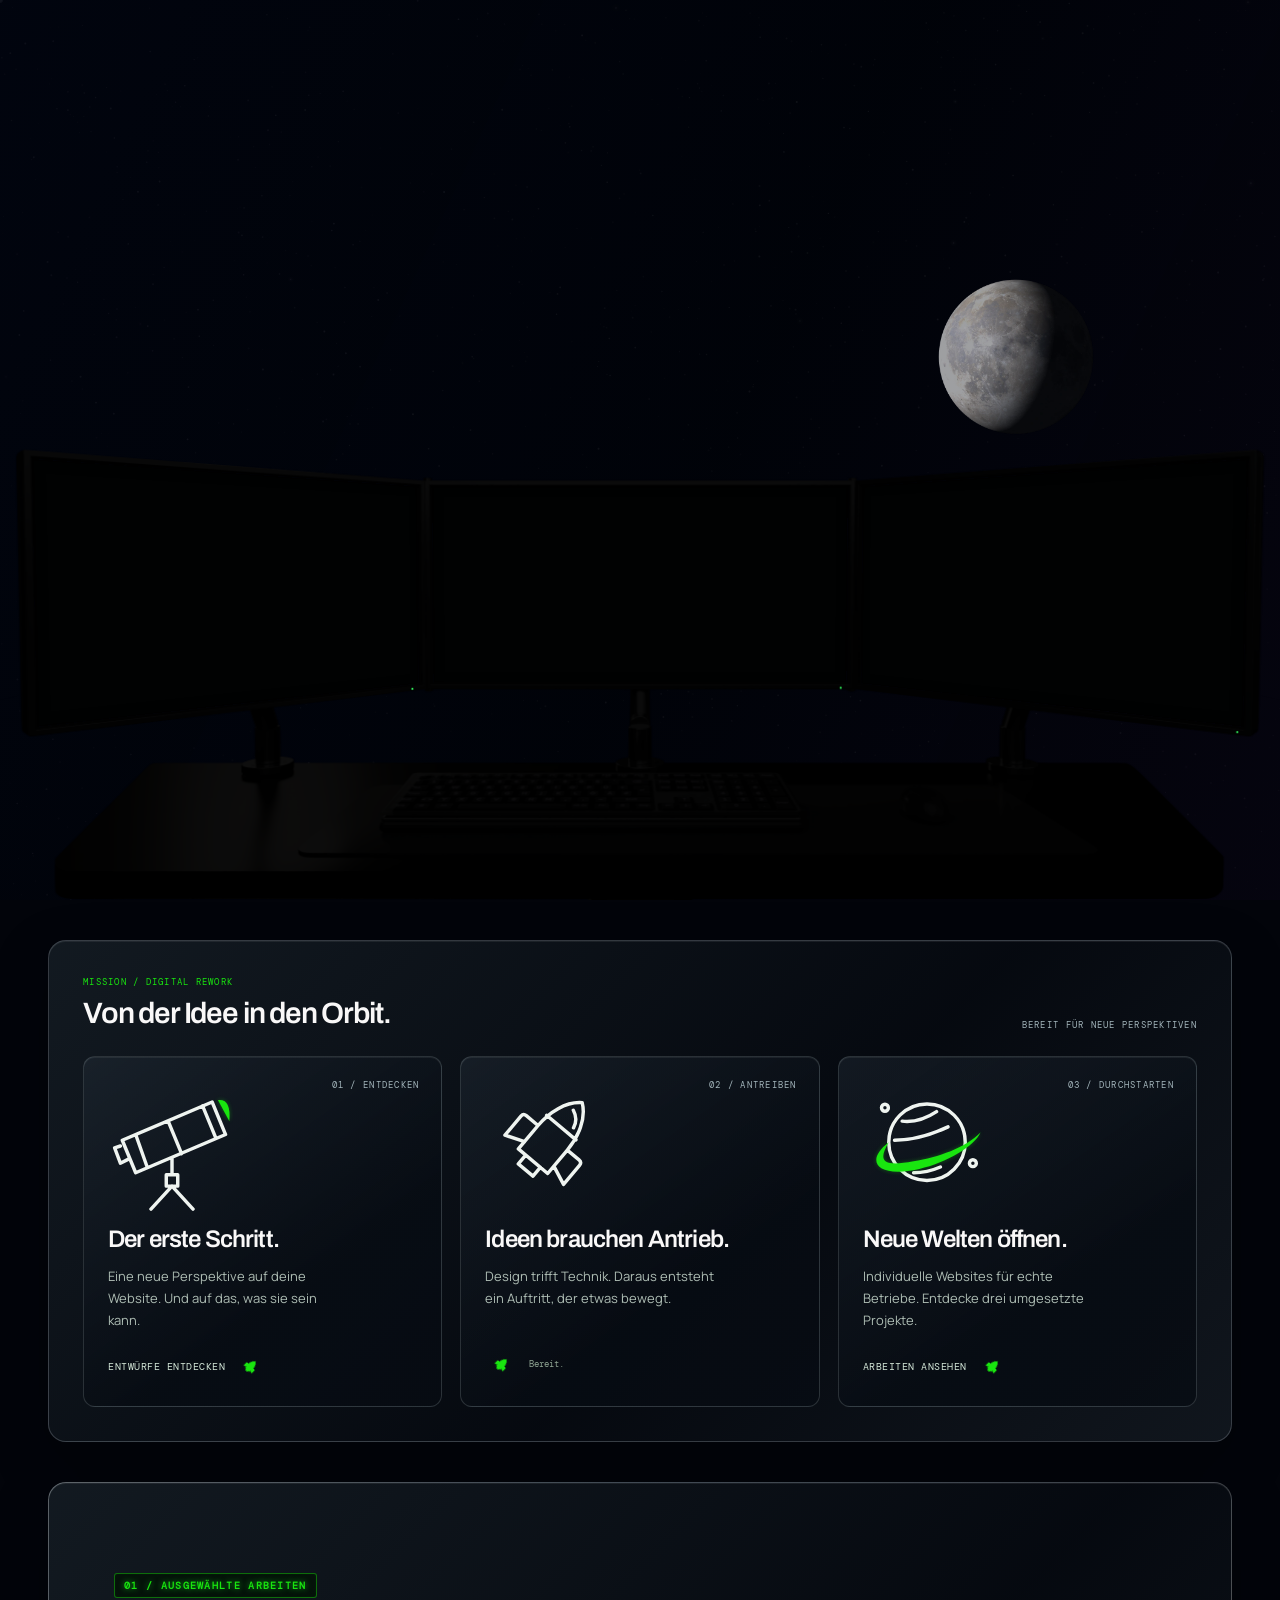
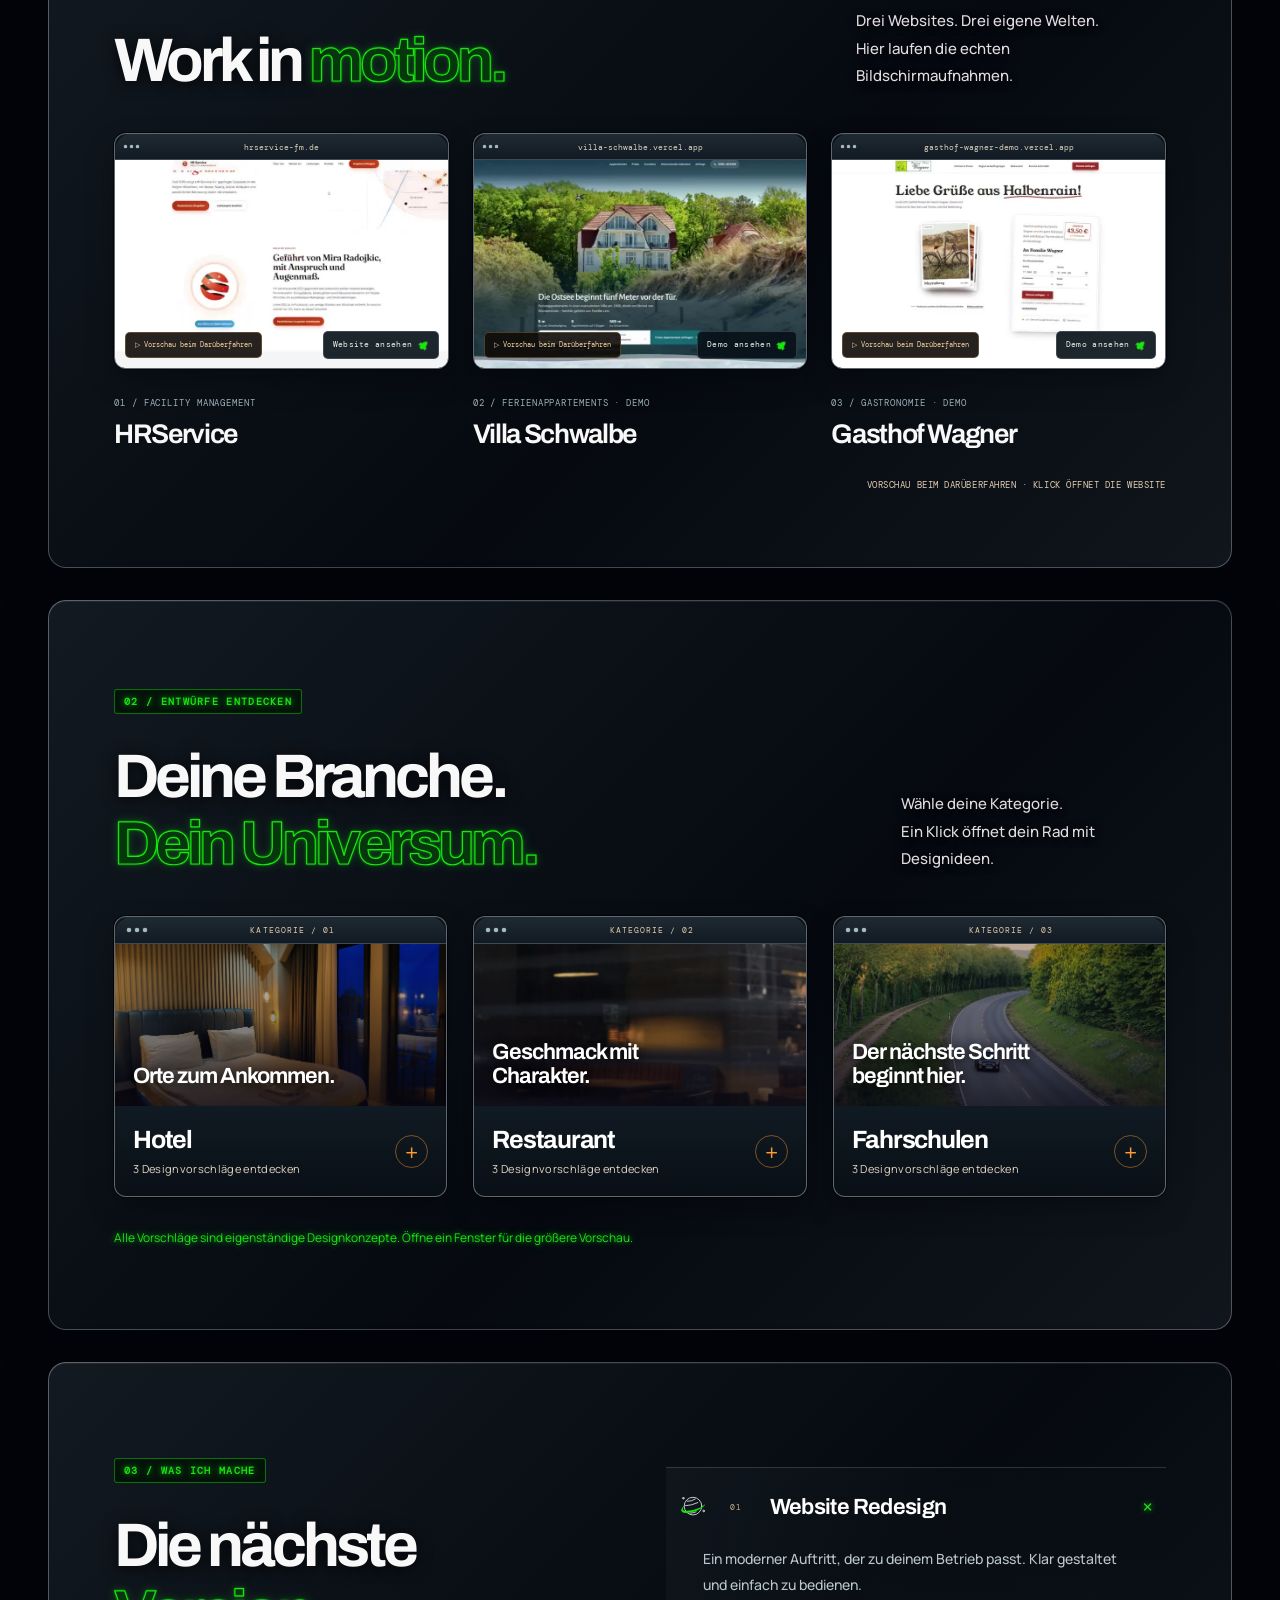
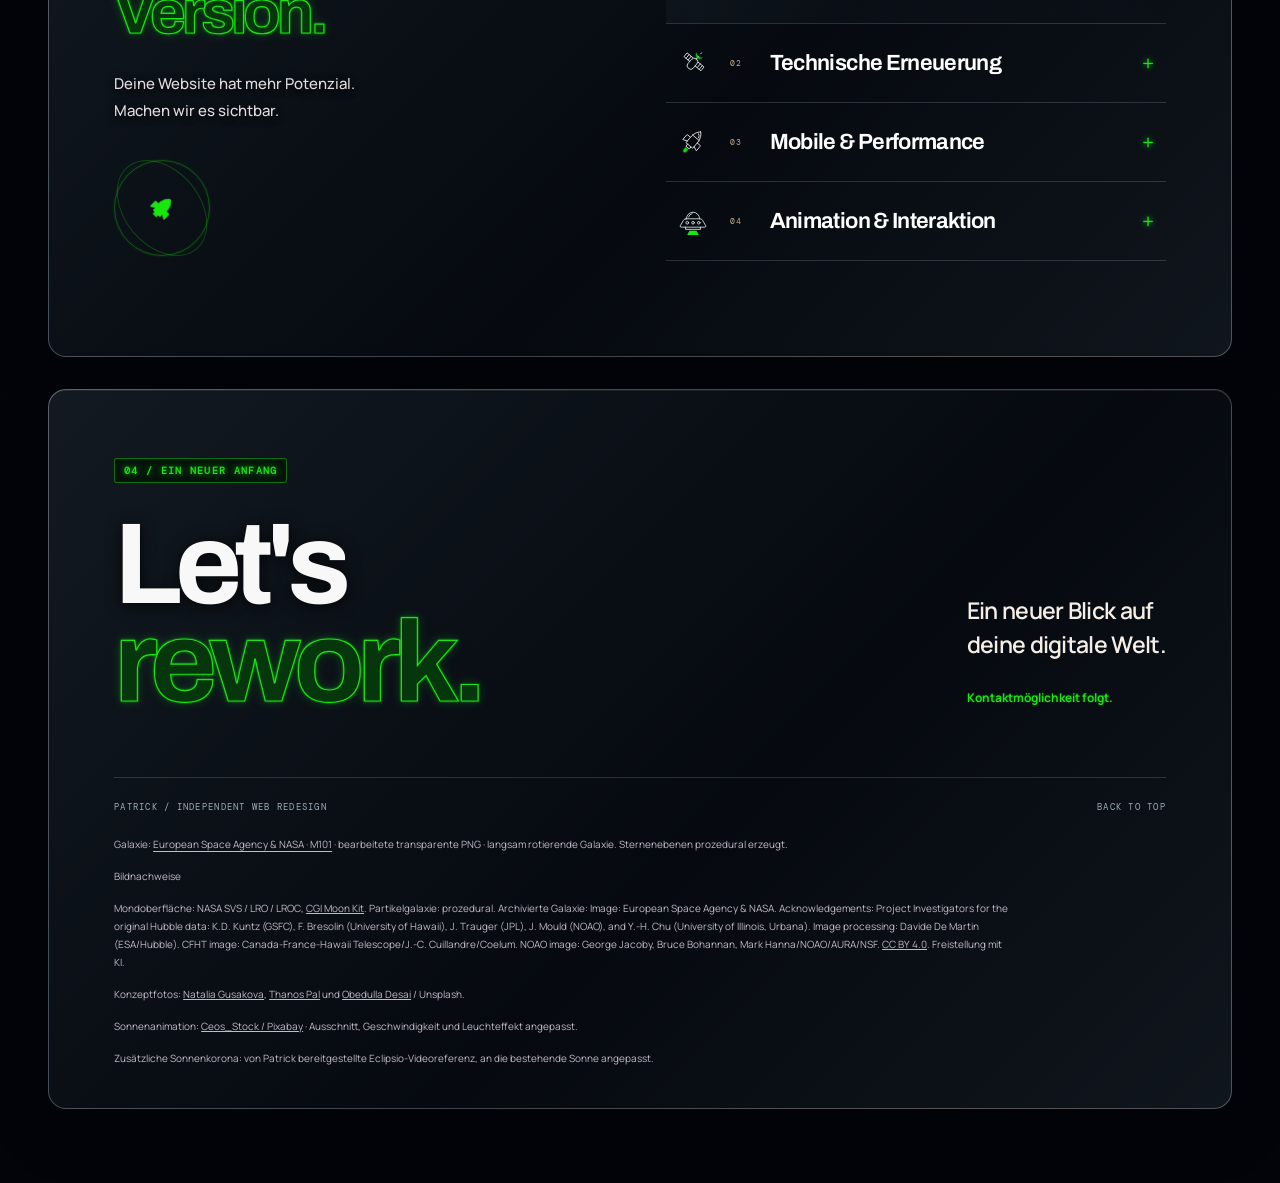
==== commit 8e755426: "Apply selected vector glass, grounded mouse, lunar orbit and iPhone edition" ====
--- a/index.html
+++ b/index.html
@@ -54,7 +54,7 @@
 <div class="hero-new" style="clip-path:none;">
 
 <div class="workstation-stage scene-stage scene-paused" data-coordinate-system="2560x1440" data-power="night" data-desk-edge="bottom">
-<script type="application/json" id="scene-geometry">{"canvas":[2560,1440],"overscan_canvas":[4096,1440],"crop_x":768,"method":"Single consistent pinhole camera; measured platform VP; physically modeled replacement objects","platform_vanishing_point":[1280.0,738.2085120031946],"principal_point":[1280.0,785.0],"focal_pixels":1750.0,"original_platform_reference_vp":[1280.0,721.0],"monitor_setup":{"eye_above_center_m":0.05000004768371591,"outer_yaw_degrees":45,"front_view":true,"shared_vertical_hinges":true},"horizontal_fov_degrees":72.36560815488484,"camera":{"location":[0.0,-1.2300000190734863,1.2000000476837158],"forward":[0.0,0.9996427297592163,-0.026728440076112747],"right":[1.0,-0.0,0.0],"up":[0.0,0.026728440076112747,0.9996427297592163],"height_m":1.2000000476837158,"pitch_degrees":1.53160923635574,"yaw_degrees":0.0},"assumptions":["Focal length and metric scale chosen explicitly; no claim of recovering a unique original camera.","Original floor VP about1280/721 retained as a reference. Explicit frontal POV5cm above monitor center overrides the initial approximate sketch calibration.","All desk, peripherals, monitor planes, mounts and floor are newly modeled in this same coordinate system."],"screens":[{"id":"projects","quad":[[16.25281,523.58042],[816.37305,580.55028],[819.26331,989.83924],[26.95367,1079.99605]],"width":800,"height":420,"world_corners":[[-0.9718793034553528,0.12072266638278961,1.3650000095367432],[-0.4853898286819458,0.6072121262550354,1.3650000095367432],[-0.4853898286819458,0.6072121262550354,0.934999942779541],[-0.9718793034553528,0.12072266638278961,0.934999942779541]],"pose":{"center":[-0.7429181039333344,0.37825094163417816,1.15],"yaw_degrees":45,"top_tilt_degrees":0},"bezel_world_corners":[[-0.9716671485804234,0.10283284942877702,1.3775],[-0.4675000117279332,0.6069999862812671,1.3775],[-0.4675000117279332,0.6069999862812671,0.9224999999999999],[-0.9716671485804234,0.10283284942877702,0.9224999999999999]]},{"id":"textmode","quad":[[848.36475,581.62574],[1711.63525,581.62574],[1708.96265,988.13344],[851.03735,988.13344]],"width":800,"height":420,"world_corners":[[-0.45500001311302185,0.6197999715805054,1.3650000095367432],[0.45500001311302185,0.6197999715805054,1.3650000095367432],[0.45500001311302185,0.6197999715805054,0.934999942779541],[-0.45500001311302185,0.6197999715805054,0.934999942779541]],"pose":{"center":[0,0.64,1.15],"yaw_degrees":0,"top_tilt_degrees":0},"bezel_world_corners":[[-0.46750001311302186,0.607,1.3775],[0.46750001311302186,0.607,1.3775],[0.46750001311302186,0.607,0.9224999999999999],[-0.46750001311302186,0.607,0.9224999999999999]]},{"id":"coming-soon","quad":[[1743.62695,580.55028],[2543.74707,523.58042],[2533.04639,1079.99605],[1740.73682,989.83924]],"width":800,"height":420,"world_corners":[[0.4853898286819458,0.6072121262550354,1.3650000095367432],[0.9718793034553528,0.12072266638278961,1.3650000095367432],[0.9718793034553528,0.12072266638278961,0.934999942779541],[0.4853898286819458,0.6072121262550354,0.934999942779541]],"pose":{"center":[0.7429181039333344,0.37825094163417816,1.15],"yaw_degrees":-45,"top_tilt_degrees":0},"bezel_world_corners":[[0.4675000117279332,0.6069999862812671,1.3775],[0.9716671485804234,0.10283284942877702,1.3775],[0.9716671485804234,0.10283284942877702,0.9224999999999999],[0.4675000117279332,0.6069999862812671,0.9224999999999999]]}],"table_quad":[[277.99988,1155.00019],[2284.0,1155.00019],[2490.0,1378.0003],[68.0,1378.0003]],"table_outline":[[277.99988,1155.00019],[2284.0,1155.00019],[2285.36011,1155.03145],[2286.69214,1155.12522],[2288.0,1155.28145],[2289.28711,1155.50013],[2290.55664,1155.78144],[2291.8125,1156.12515],[2293.05786,1156.53147],[2294.29639,1157.00017],[2295.53125,1157.53138],[2296.76611,1158.12515],[2298.00464,1158.78144],[2299.25,1159.5002],[2300.50586,1160.28143],[2301.77539,1161.12519],[2303.0625,1162.03141],[2304.37036,1163.00014],[2305.70239,1164.03144],[2307.0625,1165.12514],[2308.45361,1166.28145],[2309.87964,1167.50018],[2311.34351,1168.7814],[2312.84961,1170.12518],[2314.40039,1171.53135],[2316.0,1173.00015],[2489.99976,1346.00013],[2491.11084,1347.77473],[2491.94751,1349.591],[2492.51758,1351.43972],[2492.82886,1353.31044],[2492.88794,1355.19314],[2492.70288,1357.07834],[2492.28125,1358.95564],[2491.62964,1360.81512],[2490.75586,1362.6467],[2489.66748,1364.44073],[2488.37134,1366.18669],[2486.875,1367.87526],[2485.18579,1369.4959],[2483.31201,1371.03895],[2481.25977,1372.49436],[2479.03711,1373.85217],[2476.65088,1375.10199],[2474.10938,1376.23468],[2471.41919,1377.23946],[2468.58789,1378.10667],[2465.62305,1378.82641],[2462.53174,1379.38849],[2459.32178,1379.78308],[2456.0,1380.00028],[101.99994,1380.00028],[98.31909,1379.94297],[94.78064,1379.77286],[91.39264,1379.49051],[88.16223,1379.09733],[85.09644,1378.59502],[82.20306,1377.98471],[79.48944,1377.26735],[76.96295,1376.44461],[74.6308,1375.51783],[72.50061,1374.48804],[70.57953,1373.35671],[68.875,1372.12525],[67.39447,1370.79465],[66.1452,1369.3666],[65.13495,1367.84198],[64.37036,1366.2224],[63.85956,1364.50907],[63.60938,1362.70339],[63.62762,1360.80638],[63.92126,1358.81962],[64.49817,1356.74428],[65.36517,1354.58176],[66.53003,1352.33337],[68.00006,1350.00027],[247.0,1173.00015],[248.5896,1171.07215],[250.11163,1169.28499],[251.57227,1167.63296],[252.97687,1166.11125],[254.33112,1164.71461],[255.64069,1163.43766],[256.91113,1162.2753],[258.14819,1161.22246],[259.35742,1160.27362],[260.54468,1159.42371],[261.71533,1158.6678],[262.875,1158.0002],[264.02954,1157.41596],[265.18457,1156.90998],[266.3457,1156.47675],[267.51855,1156.11129],[268.70874,1155.80841],[269.922,1155.56268],[271.1637,1155.36909],[272.43982,1155.22234],[273.75586,1155.11737],[275.11768,1155.04868],[276.53027,1155.01145],[277.99988,1155.00019]],"sun_world":[-2.6777143478393555,4.811202526092529,2.660764455795288],"sun_image":[499.0,312.00005],"galaxy_world":[1.9639999866485596,5.781932830810547,1.5527080297470093],"galaxy_image":[1771.0,650.0001],"object_categories":{"1":"floor","2":"smoked glass","3":"hardware/mounts","4":"mousepad","5":"keyboard","6":"mouse","7":"legends","10":"live display aperture"},"bezel_join_error_m":1.37884772080249e-08,"foreground_native_left":-768,"foreground_size":[4096,1440],"foreground_visible_bbox":[2,503,4094,1440],"floor_crop_y":1002,"light_crop_y":440,"render_engine":"Blender 4.2 / Cycles CPU, 48 samples, denoising, AgX","assets":{"glass-mask-mobile.webp":"bd91bed0b6f8a70eebb5966e08793a1cc3d63ea66ebb7d259b9dbdb26e6ae9ab","glass-mask.webp":"9d564362f709b0d6e448119031722c1f7e5c73d199625482935e0b2ca8f966b7","keyboard-legends-mobile.webp":"37b176a1d60d64b03c3224fef8c47b587d82d295bc592729c48966af0a5d2384","keyboard-legends.webp":"15ff29b27e5398221673e5d9c0d4773f56d51fb306e5fdf7eeb049c4b3971b2a","keyboard-mask.webp":"2c6c2f8a5d32fb7cd8dd71c2e38b5d875f4d16de14137f3bb3694db33695bb0a","light-flare-mobile.webp":"d60b765ff0fecaae2a27a67ca8f3753207ee98a2d4f72e1fd9e8907a239a7a3a","light-flare.webp":"16f325457cb6a8807c16ea45cfa21855e6af147e930a3359d1458bb14755d0b2","light-galaxy-mobile.webp":"1a16cf91ab4fee25eeefd1fac057d84803615665c9bd131634fc40e297bcfa9d","light-galaxy.webp":"df28d9375884138f4b6851280657e7d3ad2fc5eff86c12a2471ef585191a32ad","light-sun-mobile.webp":"883d54065b9fdf27ba3165e0fce8dedab5a4044ffaddad66b324a29a37076c43","light-sun.webp":"e2d431112694ddb99a1af36b9c50e73bec8f45ee51daa11aab7aed272ee34786","moon-mobile.webp":"256182b6707efdd62026f4a50a0672cdf5ccf811319b83e9d04361a6541b1e58","moon.webp":"bacd11a50fe7c9c3539ab984e3a48aa444c980f57370d1a4a6a8af4d8b6f90f6","mouse-mask.webp":"56b005a0761aa991e30075ebd71809517099dbb469f76b131a30e6ba0398dcef","pad-mask.webp":"9d042a5387e43a63fa4a73fa295d4dc1a90516c7b9e8b6be2259f072373a5995","particle-0.webp":"e76f9793a40469208541c29ae3463c3e1e9b638589f5881817020710fae0a20d","particle-1.webp":"f38e28e9d74f9754a28e2f72c33e867d058d1047adc9934fcdae6d4f2954e47f","particle-2.webp":"056a0126ce8051b4f5c4b0783d16a01a1df367550662202b3a2a186e4d8cb311","particle-3.webp":"44e4d0adb3bf5755b2308fb873ec2fe50e2e0f73401ae2a2f896fa7b817fc05c","particle-4.webp":"26720176c982370ee93a6648dfe29cc0f08437e69b4eb51e404d1dfb6fda1e73","particle-5.webp":"9d73aebe711759e1f942d0799364e2b043b3914d6844679ce52462f68ea67037","platform-mobile.webp":"68629bfb2ac906b876fb56042f18047a323f9118309242812fd719b8e0618c4a","platform.webp":"37571811a7f90b2bb67df13da219a422b5fab00c29bdb70d82316e4711a9a463","workstation-mobile.webp":"a3cd7168a5134b27c9847c24aaac93fbb7d15326d95fe48db2887c6751afaa37","workstation.webp":"c7e02791abc534bedfea8537c507268ccc4feb11e88735b35aef693dc76ff0b8"}}</script>
+<script type="application/json" id="scene-geometry">{"canvas":[2560,1440],"overscan_canvas":[4096,1440],"crop_x":768,"method":"Single consistent pinhole camera; measured platform VP; physically modeled replacement objects","platform_vanishing_point":[1280.0,738.2085120031946],"principal_point":[1280.0,785.0],"focal_pixels":1750.0,"original_platform_reference_vp":[1280.0,721.0],"monitor_setup":{"eye_above_center_m":0.05000004768371591,"outer_yaw_degrees":45,"front_view":true,"shared_vertical_hinges":true},"horizontal_fov_degrees":72.36560815488484,"camera":{"location":[0.0,-1.2300000190734863,1.2000000476837158],"forward":[0.0,0.9996427297592163,-0.026728440076112747],"right":[1.0,-0.0,0.0],"up":[0.0,0.026728440076112747,0.9996427297592163],"height_m":1.2000000476837158,"pitch_degrees":1.53160923635574,"yaw_degrees":0.0},"assumptions":["Focal length and metric scale chosen explicitly; no claim of recovering a unique original camera.","Original floor VP about1280/721 retained as a reference. Explicit frontal POV5cm above monitor center overrides the initial approximate sketch calibration.","All desk, peripherals, monitor planes, mounts and floor are newly modeled in this same coordinate system."],"screens":[{"id":"projects","quad":[[16.25281,523.58042],[816.37305,580.55028],[819.26331,989.83924],[26.95367,1079.99605]],"width":800,"height":420,"world_corners":[[-0.9718793034553528,0.12072266638278961,1.3650000095367432],[-0.4853898286819458,0.6072121262550354,1.3650000095367432],[-0.4853898286819458,0.6072121262550354,0.934999942779541],[-0.9718793034553528,0.12072266638278961,0.934999942779541]],"pose":{"center":[-0.7429181039333344,0.37825094163417816,1.15],"yaw_degrees":45,"top_tilt_degrees":0},"bezel_world_corners":[[-0.9716671485804234,0.10283284942877702,1.3775],[-0.4675000117279332,0.6069999862812671,1.3775],[-0.4675000117279332,0.6069999862812671,0.9224999999999999],[-0.9716671485804234,0.10283284942877702,0.9224999999999999]]},{"id":"textmode","quad":[[848.36475,581.62574],[1711.63525,581.62574],[1708.96265,988.13344],[851.03735,988.13344]],"width":800,"height":420,"world_corners":[[-0.45500001311302185,0.6197999715805054,1.3650000095367432],[0.45500001311302185,0.6197999715805054,1.3650000095367432],[0.45500001311302185,0.6197999715805054,0.934999942779541],[-0.45500001311302185,0.6197999715805054,0.934999942779541]],"pose":{"center":[0,0.64,1.15],"yaw_degrees":0,"top_tilt_degrees":0},"bezel_world_corners":[[-0.46750001311302186,0.607,1.3775],[0.46750001311302186,0.607,1.3775],[0.46750001311302186,0.607,0.9224999999999999],[-0.46750001311302186,0.607,0.9224999999999999]]},{"id":"coming-soon","quad":[[1743.62695,580.55028],[2543.74707,523.58042],[2533.04639,1079.99605],[1740.73682,989.83924]],"width":800,"height":420,"world_corners":[[0.4853898286819458,0.6072121262550354,1.3650000095367432],[0.9718793034553528,0.12072266638278961,1.3650000095367432],[0.9718793034553528,0.12072266638278961,0.934999942779541],[0.4853898286819458,0.6072121262550354,0.934999942779541]],"pose":{"center":[0.7429181039333344,0.37825094163417816,1.15],"yaw_degrees":-45,"top_tilt_degrees":0},"bezel_world_corners":[[0.4675000117279332,0.6069999862812671,1.3775],[0.9716671485804234,0.10283284942877702,1.3775],[0.9716671485804234,0.10283284942877702,0.9224999999999999],[0.4675000117279332,0.6069999862812671,0.9224999999999999]]}],"table_quad":[[277.99988,1155.00019],[2284.0,1155.00019],[2490.0,1378.0003],[68.0,1378.0003]],"table_outline":[[277.99988,1155.00019],[2284.0,1155.00019],[2285.36011,1155.03145],[2286.69214,1155.12522],[2288.0,1155.28145],[2289.28711,1155.50013],[2290.55664,1155.78144],[2291.8125,1156.12515],[2293.05786,1156.53147],[2294.29639,1157.00017],[2295.53125,1157.53138],[2296.76611,1158.12515],[2298.00464,1158.78144],[2299.25,1159.5002],[2300.50586,1160.28143],[2301.77539,1161.12519],[2303.0625,1162.03141],[2304.37036,1163.00014],[2305.70239,1164.03144],[2307.0625,1165.12514],[2308.45361,1166.28145],[2309.87964,1167.50018],[2311.34351,1168.7814],[2312.84961,1170.12518],[2314.40039,1171.53135],[2316.0,1173.00015],[2489.99976,1346.00013],[2491.11084,1347.77473],[2491.94751,1349.591],[2492.51758,1351.43972],[2492.82886,1353.31044],[2492.88794,1355.19314],[2492.70288,1357.07834],[2492.28125,1358.95564],[2491.62964,1360.81512],[2490.75586,1362.6467],[2489.66748,1364.44073],[2488.37134,1366.18669],[2486.875,1367.87526],[2485.18579,1369.4959],[2483.31201,1371.03895],[2481.25977,1372.49436],[2479.03711,1373.85217],[2476.65088,1375.10199],[2474.10938,1376.23468],[2471.41919,1377.23946],[2468.58789,1378.10667],[2465.62305,1378.82641],[2462.53174,1379.38849],[2459.32178,1379.78308],[2456.0,1380.00028],[101.99994,1380.00028],[98.31909,1379.94297],[94.78064,1379.77286],[91.39264,1379.49051],[88.16223,1379.09733],[85.09644,1378.59502],[82.20306,1377.98471],[79.48944,1377.26735],[76.96295,1376.44461],[74.6308,1375.51783],[72.50061,1374.48804],[70.57953,1373.35671],[68.875,1372.12525],[67.39447,1370.79465],[66.1452,1369.3666],[65.13495,1367.84198],[64.37036,1366.2224],[63.85956,1364.50907],[63.60938,1362.70339],[63.62762,1360.80638],[63.92126,1358.81962],[64.49817,1356.74428],[65.36517,1354.58176],[66.53003,1352.33337],[68.00006,1350.00027],[247.0,1173.00015],[248.5896,1171.07215],[250.11163,1169.28499],[251.57227,1167.63296],[252.97687,1166.11125],[254.33112,1164.71461],[255.64069,1163.43766],[256.91113,1162.2753],[258.14819,1161.22246],[259.35742,1160.27362],[260.54468,1159.42371],[261.71533,1158.6678],[262.875,1158.0002],[264.02954,1157.41596],[265.18457,1156.90998],[266.3457,1156.47675],[267.51855,1156.11129],[268.70874,1155.80841],[269.922,1155.56268],[271.1637,1155.36909],[272.43982,1155.22234],[273.75586,1155.11737],[275.11768,1155.04868],[276.53027,1155.01145],[277.99988,1155.00019]],"sun_world":[-2.6777143478393555,4.811202526092529,2.660764455795288],"sun_image":[499.0,312.00005],"galaxy_world":[1.9639999866485596,5.781932830810547,1.5527080297470093],"galaxy_image":[1771.0,650.0001],"object_categories":{"1":"floor","2":"smoked glass","3":"hardware/mounts","4":"mousepad","5":"keyboard","6":"mouse","7":"legends","10":"live display aperture"},"matrix_surfaces":[{"name":"top","quad":[[269.81348,1155.00019],[2289.45239,1155.00019],[2830.60522,1378.43606],[-271.73279,1378.43606]],"width":1920,"height":580.8171171639976,"offset":0},{"name":"round-0","quad":[[-271.73279,1378.43606],[2830.60522,1378.43606],[2832.04517,1379.35568],[-273.17377,1379.35568]],"width":1920,"height":1.036954494487904,"offset":580.8171171639976},{"name":"round-1","quad":[[-273.17377,1379.35568],[2832.04517,1379.35568],[2833.25244,1380.78128],[-274.38202,1380.78128]],"width":1920,"height":1.036954494487904,"offset":581.8540716584855},{"name":"round-2","quad":[[-274.38202,1380.78128],[2833.25244,1380.78128],[2834.04199,1382.49568],[-275.17206,1382.49568]],"width":1920,"height":1.036954494487904,"offset":582.8910261529734},{"name":"round-3","quad":[[-275.17206,1382.49568],[2834.04199,1382.49568],[2834.29199,1384.23661],[-275.42227,1384.23661]],"width":1920,"height":1.036954494487904,"offset":583.9279806474613},{"name":"front","quad":[[-275.42227,1384.23661],[2834.29199,1384.23661],[2833.10864,1433.62054],[-274.23804,1433.62054]],"width":1920,"height":30.806800931033397,"offset":584.9649351419491}],"table_depth_m":0.041,"mouse_contact":{"base_z":0.754,"pad_top_z":0.754,"gap_m":0,"method":"Physical shell on matte mat, real Cycles contact shadows"},"bezel_join_error_m":1.37884772080249e-08,"foreground_native_left":-768,"foreground_size":[4096,1440],"foreground_visible_bbox":[2,503,4096,1440],"floor_crop_y":1002,"light_crop_y":440,"render_engine":"Blender 4.2 / Cycles CPU, 32 samples, denoising, AgX","assets":{"glass-mask-mobile.webp":"7c8214de21563239ad8cfe4e1b0eae79445191339cd373e4678cad05be1b0948","glass-mask.webp":"2809228b2170ae0d7baa11a5c4868beed20dcb3c833e3ddf2a201e7ba2537d0e","keyboard-legends-mobile.webp":"b372fbc65845bcd87195a2edb29aff4ce7e5368d75b1ac1cb49f32f86f1b6493","keyboard-legends.webp":"e2f1b3f3f66a9dc81abe91397f8c882db5771b9897a676edc121585d3786bcaa","keyboard-mask.webp":"4f5d38479d22841e6065e46f3ba70211316495cf4fb27552f24cee5930047458","light-flare-mobile.webp":"93c3ac6628efea0db219c8b0ae33d6858a64df119bba5e85c5633ced84dadfea","light-flare.webp":"4cb76e8786be68d222a3d84a03a12847bc37659671acb5c3007c483829e6f72c","light-galaxy-mobile.webp":"295233a57a54ff733694307a1e609460facc77296594cd0995b85e2ac0db9fda","light-galaxy.webp":"3f1aeb6e81562b7be02157eb07baac53d0c5cfb92c3dcb02a8d5b40fc6b82d26","light-sun-mobile.webp":"c6f44f5bfccb185a0080d29a53f0172a501b68d6642fb89f847547202e59c6eb","light-sun.webp":"7750227cc1107033d4f9c2efe2632b071b7e51a21bffa310f4b54de8a6cc8ab8","moon-mobile.webp":"256182b6707efdd62026f4a50a0672cdf5ccf811319b83e9d04361a6541b1e58","moon.webp":"bacd11a50fe7c9c3539ab984e3a48aa444c980f57370d1a4a6a8af4d8b6f90f6","mouse-mask.webp":"bb25daa9e84457c3e8f12054854280fc44f6a6eb9482b2462ae917835f07cc97","pad-mask.webp":"0c8e83937c896ecdecbbf71807cc075c2addbe3f88fc6282823a983940019ee9","particle-0.webp":"e76f9793a40469208541c29ae3463c3e1e9b638589f5881817020710fae0a20d","particle-1.webp":"f38e28e9d74f9754a28e2f72c33e867d058d1047adc9934fcdae6d4f2954e47f","particle-2.webp":"056a0126ce8051b4f5c4b0783d16a01a1df367550662202b3a2a186e4d8cb311","particle-3.webp":"44e4d0adb3bf5755b2308fb873ec2fe50e2e0f73401ae2a2f896fa7b817fc05c","particle-4.webp":"26720176c982370ee93a6648dfe29cc0f08437e69b4eb51e404d1dfb6fda1e73","particle-5.webp":"9d73aebe711759e1f942d0799364e2b043b3914d6844679ce52462f68ea67037","platform-mobile.webp":"51534c253f3ae89907008ff099eec1b042a22744bfaaaae280ce3aee9f4f79f2","platform.webp":"6203373dde50c155336064b563382cbf4176cf77f7651bb4373a72f118ef1721","workstation-mobile.webp":"204377cc78b6576cf6ec71e67e06405cf45c877ddf6e11a948020cf37aabad8e","workstation.webp":"0696c5a05157e908712758e69c0f4d4810fedde0b2c8289787a8669542722956"}}</script>
 <div class="scene-native seated-native">
 <picture class="scene-picture"><source media="(max-width:760px)" srcset="assets/scene/seated/moon-mobile.webp"><img class="scene-moon" src="assets/scene/seated/moon.webp" width="1024" height="1024" alt="Detaillierter Mond im schwachen reflektierten Licht"></picture>
 <div class="scene-floor" aria-hidden="true"><picture class="scene-picture"><source media="(max-width:760px)" srcset="assets/scene/seated/platform-mobile.webp"><img class="scene-platform" src="assets/scene/seated/platform.webp" width="4096" height="438" alt="" draggable="false" decoding="async"></picture></div>
@@ -74,7 +74,7 @@
 </div>
 
 
-<div class="table-flow-mask" aria-hidden="true"><video class="table-flow-video" data-table-matrix="true" muted loop playsinline preload="none" poster="assets/scene/table-matrix-reference-poster.webp" width="1408" height="720"><source media="(max-width:760px)" src="assets/video/table-matrix-mobile-green.mp4" type="video/mp4"><source src="assets/video/table-matrix-reference.mp4" type="video/mp4"></video></div>
+<div class="table-flow-mask" data-matrix-method="vector-c" aria-hidden="true"></div>
 
 <button hidden class="scene-control" data-control-id="button-red" type="button" aria-label="Steuerknopf Rot" style="left:2207px;top:1166px;width:164px;height:103px"><img src="assets/scene/button-red.webp" width="164" height="103" alt="" draggable="false"></button><button hidden class="scene-control" data-control-id="button-orange" type="button" aria-label="Steuerknopf Orange" style="left:223px;top:1159px;width:159px;height:101px"><img src="assets/scene/button-orange.webp" width="159" height="101" alt="" draggable="false"></button><button hidden class="scene-control" data-control-id="button-green" type="button" aria-label="Steuerknopf Grün" style="left:353px;top:1283px;width:148px;height:102px"><img src="assets/scene/button-green.webp" width="148" height="102" alt="" draggable="false"></button>
 
--- a/assets/css/refinements.css
+++ b/assets/css/refinements.css
@@ -16,7 +16,7 @@
 .moon-reflection {position:absolute;inset:0;z-index:5;pointer-events:none;background:radial-gradient(ellipse at 79% 83%,#bdc7ee22,transparent 27%);mask:url('../scene/seated/workstation.webp') center/4096px 1440px no-repeat;transition:opacity 2s;}
 .hero:not([data-power=night]) .moon-reflection {opacity:0;}
 .platform-wave-plane {position:absolute;left:0;top:0;transform-origin:0 0;overflow:hidden;pointer-events:none;}
-.platform-wave {position:absolute;inset:-5% -100%;background:radial-gradient(ellipse at center,rgba(255,205,132,.38),rgba(255,129,58,.14) 16%,rgba(255,88,33,.04) 34%,transparent 55%);mix-blend-mode:screen;opacity:0;will-change:transform;}
+.platform-wave {position:absolute;inset:-5% -25%;background:radial-gradient(ellipse at center,rgba(255,205,132,.55),rgba(255,129,58,.14) 16%,rgba(255,88,33,.04) 34%,transparent 55%);mix-blend-mode:screen;opacity:0;will-change:transform;}
 .particle-sphere {position:absolute;left:calc(50% + var(--scene-unit,.5px)*490);top:calc(var(--scene-top,0px) + var(--scene-unit,.5px)*750);width:calc(var(--scene-unit,.5px)*840);height:calc(var(--scene-unit,.5px)*840);transform:translate(-50%,-50%);pointer-events:none;}
 .particle-sphere img {position:absolute;inset:0;width:100%;height:100%;animation:particleRenewal var(--period) ease-in-out infinite;animation-delay:var(--delay);}
 @keyframes particleRenewal {0%,100%{opacity:.8;transform:translate(0,0) rotate(0deg)}35%{opacity:.17;transform:translate(1.6%,-1.4%) rotate(1deg)}65%{opacity:.7;transform:translate(-.7%,.8%) rotate(-.6deg)}}
@@ -35,3 +35,45 @@
 .hero[data-power=night] .scene-screen *,.hero[data-power=boot] .scene-screen * {visibility:hidden!important;}
 .platform-wave-mask {position:absolute;inset:0;mask:url('../scene/seated/platform.webp') left bottom/4096px auto no-repeat;pointer-events:none;mix-blend-mode:screen;}
 @media(max-width:760px){.platform-wave-mask{mask-image:url('../scene/seated/platform-mobile.webp');}}
+
+/* Clip paint without creating a scroll container that focus can shift. */
+.hero.comparison-ready .hero-new {overflow:clip!important;}
+.platform-wave-mask {overflow:clip;contain:paint;}
+.particle-sphere {filter:brightness(1.6);}
+/* A broad crest keeps the passing light legible on the dark graphite tiles. */
+.platform-wave {background:linear-gradient(90deg,transparent 30%,rgba(255,114,48,.07) 39%,rgba(255,180,89,.30) 45%,rgba(255,220,166,.58) 50%,rgba(255,149,65,.22) 55%,rgba(255,89,38,.04) 63%,transparent 70%);mask-image:linear-gradient(0deg,transparent,#000 12% 75%,transparent);}
+
+/* Version 3: sharp genuine SVG outlines. A single phase crosses top → bevel →
+   front. No SVG colour filter, bitmap video, bloom, or per-character mutation. */
+.matrix-vector-plane {position:absolute;left:0;top:0;max-width:none;transform-origin:0 0;background-image:url('../scene/seated/matrix-vector.svg');background-size:1920px 2304px;background-repeat:repeat-y;animation:matrixSurfaceFlow 96s linear infinite;background-position:0 calc(0px - var(--matrix-offset));}
+@keyframes matrixSurfaceFlow {from{background-position-y:calc(-2304px - var(--matrix-offset))}to{background-position-y:calc(0px - var(--matrix-offset))}}
+.table-flow-mask[data-running=false] .matrix-vector-plane {animation-play-state:paused;}
+html.studio-tab-hidden .matrix-vector-plane,.scene-paused .matrix-vector-plane {animation-play-state:paused;}
+.seated-native .table-flow-mask {filter:none;mix-blend-mode:normal;}
+
+/* Sun and moon are rigidly attached to diametrically opposed orbit arms. */
+.celestial-orbit {position:absolute;z-index:1;pointer-events:none;--orbit-phase:0deg;}
+.celestial-arm {position:absolute;inset:0;pointer-events:none;transition:transform 2.8s cubic-bezier(.45,0,.25,1);}
+.moon-arm {transform:rotate(var(--moon-angle));}
+.sun-arm {transform:rotate(var(--sun-angle));}
+.hero:not([data-power=night]) .moon-arm {transform:rotate(calc(var(--moon-angle) + var(--orbit-travel)));}
+.hero:not([data-power=night]) .sun-arm {transform:rotate(calc(var(--sun-angle) + var(--orbit-travel)));}
+.moon-trigger,.hero .celestial-orbit .scene-sun.white-halo.sun-stage {position:absolute;left:100%;top:50%;width:var(--body-size);height:var(--body-size);padding:0;border:0;background:transparent;border-radius:50%;box-shadow:none;pointer-events:none;transform:translate(-50%,-50%) rotate(calc(0deg - var(--sun-angle)));transition:transform 2.8s cubic-bezier(.45,0,.25,1),opacity 1s;}
+.moon-trigger {transform:translate(-50%,-50%) rotate(calc(0deg - var(--moon-angle)));cursor:pointer;}
+.hero[data-power=night] .moon-trigger {pointer-events:auto;}
+.moon-trigger:focus-visible {outline:2px solid #b6c3dc;outline-offset:8px;}
+.hero:not([data-power=night]) .moon-trigger {transform:translate(-50%,-50%) rotate(calc(0deg - var(--moon-angle) - var(--orbit-travel)));}
+.hero:not([data-power=night]) .celestial-orbit .scene-sun.white-halo.sun-stage {transform:translate(-50%,-50%) rotate(calc(0deg - var(--sun-angle) - var(--orbit-travel)));}
+.celestial-orbit .scene-moon {position:static;inset:auto;display:block;width:100%;height:100%;max-width:none;opacity:1;animation:none!important;transition:none;}
+.hero[data-power=night] .celestial-orbit .scene-moon {opacity:.62;}
+.hero[data-power=night] .celestial-orbit .scene-sun {opacity:0;}
+.hero:not([data-power=night]) .moon-trigger {opacity:0;transition:transform 2.8s cubic-bezier(.45,0,.25,1),opacity 2.8s;}
+.hero[data-power=night] .scene-floor,.hero[data-power=night] .seated-foreground {filter:brightness(.055) saturate(.2);}
+.hero[data-power=night] .scene-brand,.hero[data-power=night] .scene-mobile-intro,.hero[data-power=night] .particle-sphere {opacity:0;pointer-events:none;}
+.scene-brand,.scene-mobile-intro,.particle-sphere {transition:opacity 2.8s;}
+.moon-reflection {display:none;}
+html[data-scene-power=night] .space-background {opacity:.10;}
+html[data-scene-power=night] .particle-sphere {opacity:0;}
+.space-background {transition:opacity 2.8s;}
+.hero[data-power=night] .scene-screen {background:#010202;}
+@media(prefers-reduced-motion:reduce){.matrix-vector-plane{animation:none;}.celestial-arm,.moon-trigger,.hero .celestial-orbit .scene-sun.white-halo.sun-stage,.scene-brand,.particle-sphere,.space-background{transition:none;}}
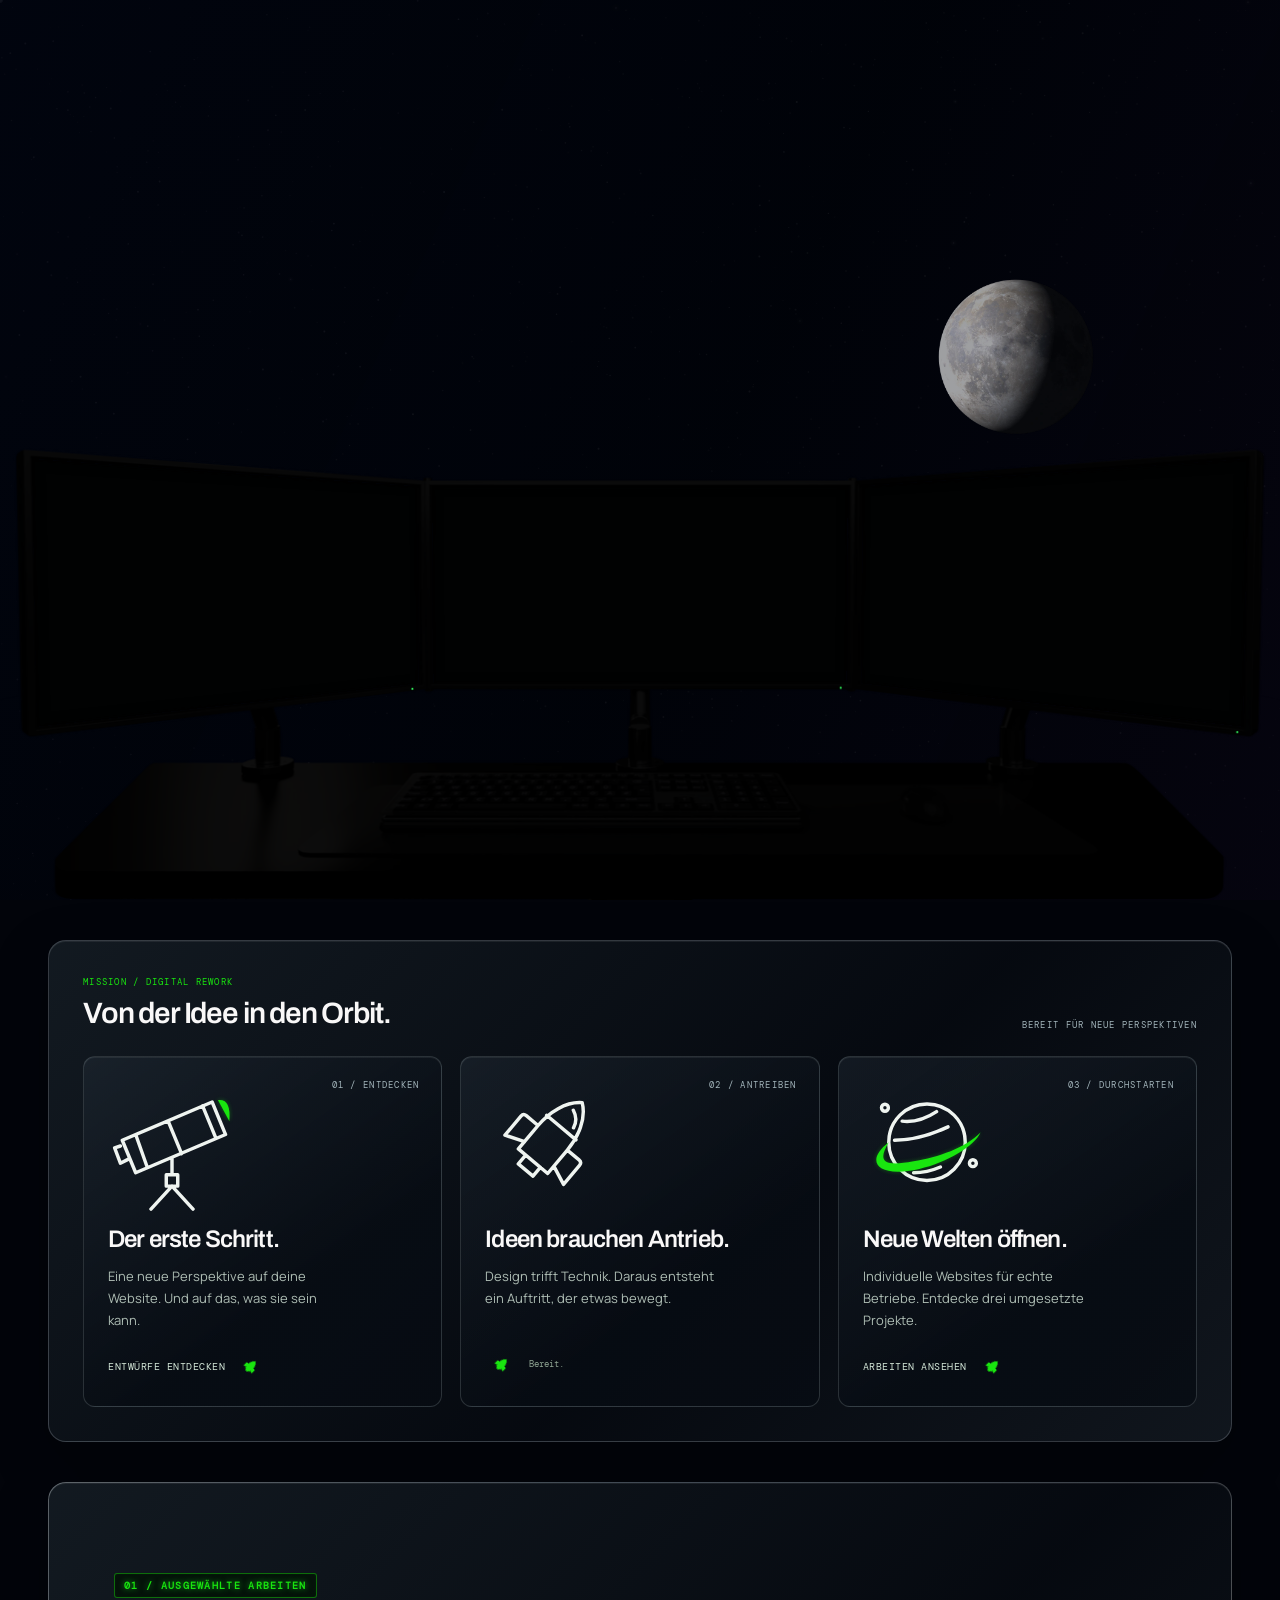
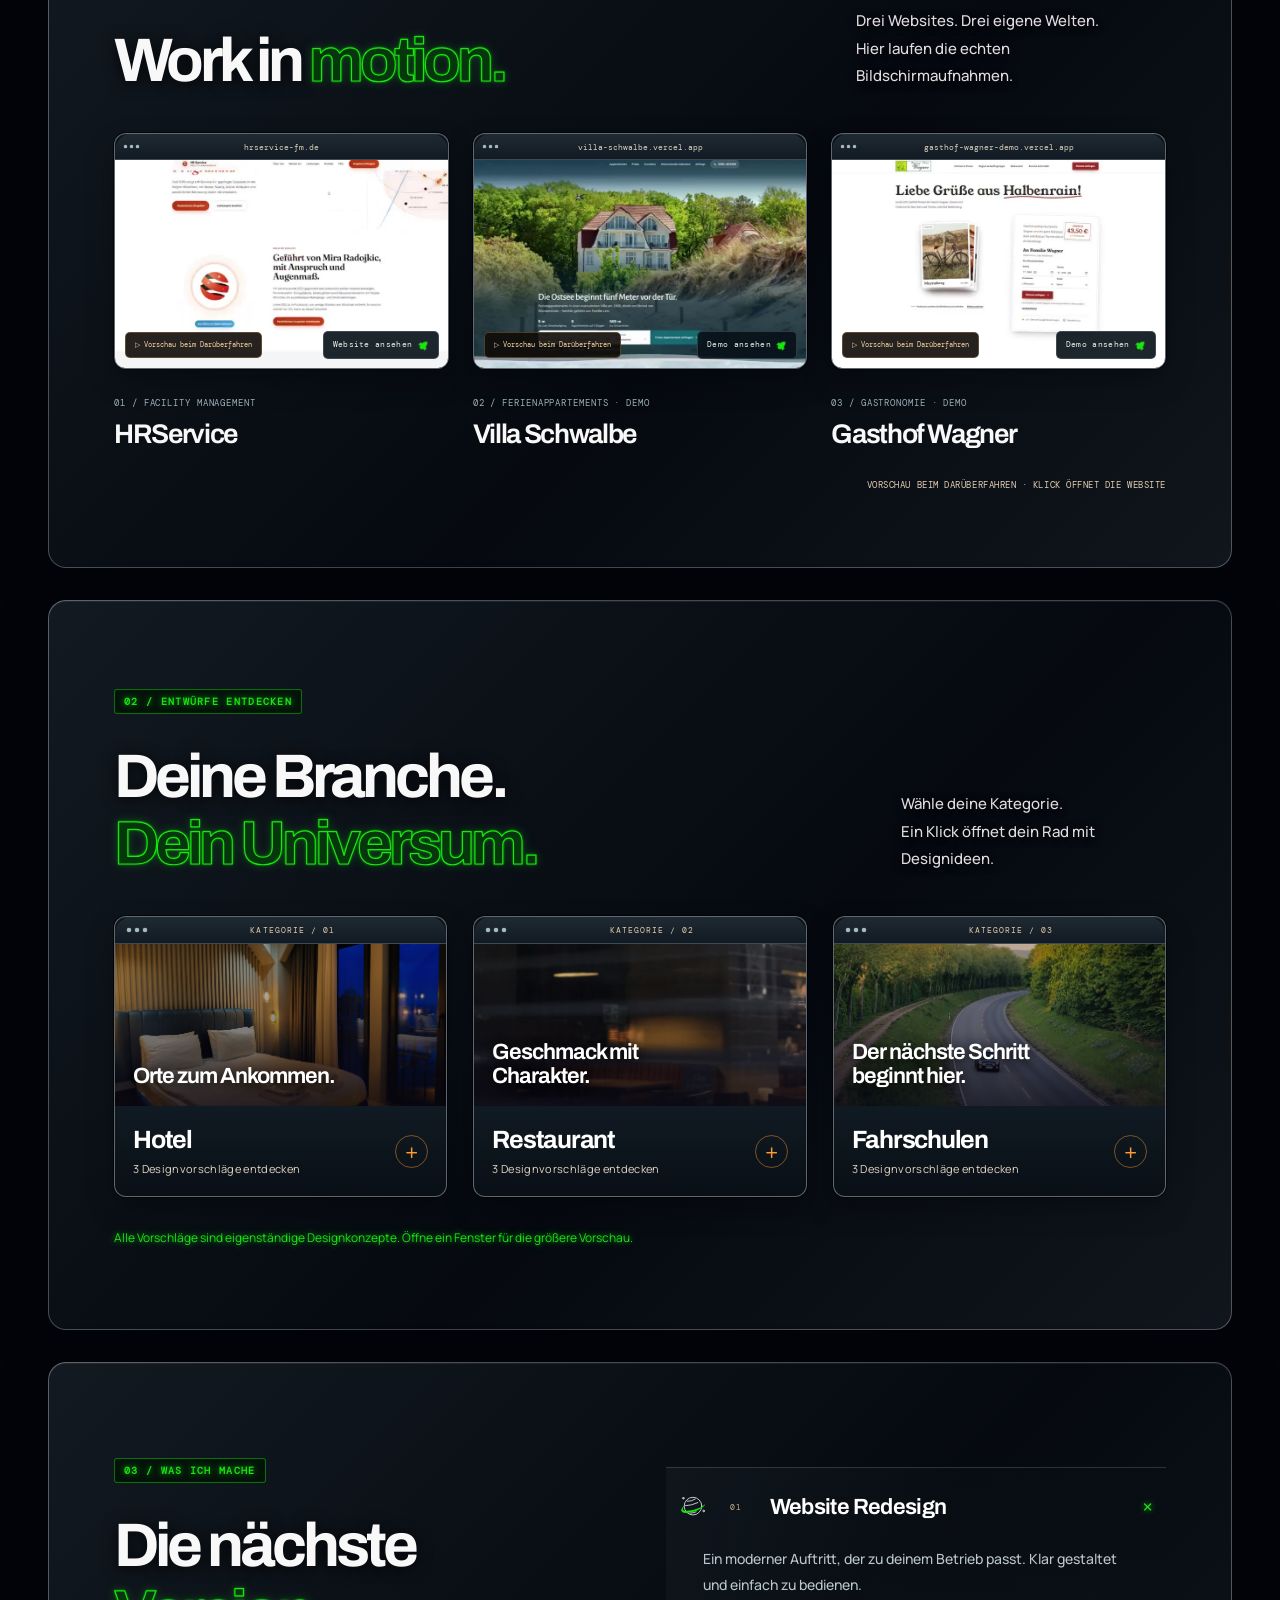
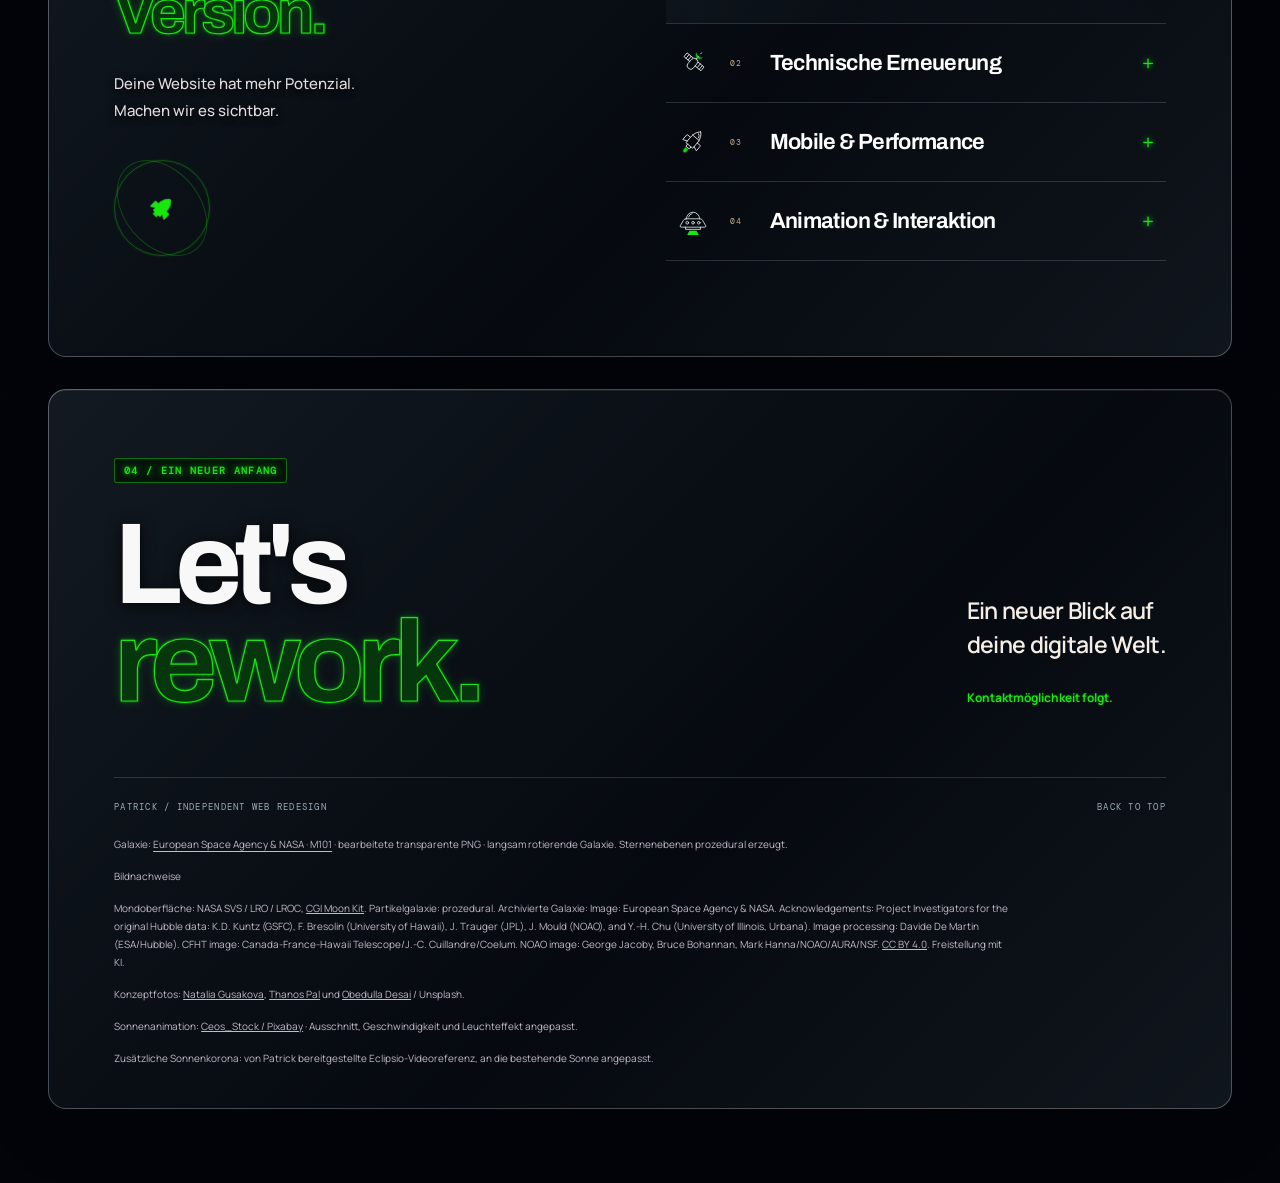
==== commit 0237cd2e: "Fix repeated iPhone Safari load crashes with an independent flat compositor" ====
--- a/index.html
+++ b/index.html
@@ -3,6 +3,7 @@
 <html lang="de"><head>
 <meta content="text/html; charset=utf-8" http-equiv="content-type"/>
 <meta charset="utf-8"/>
+<script>if(/iPhone|iPod/.test(navigator.userAgent)){location.replace(new URL('iphone',location.href).href);}</script>
 <meta content="width=device-width,initial-scale=1" name="viewport"/>
 <meta content="#0c0d12" name="theme-color"/>
 <meta content="Patrick — Webdesign und Redesign. Neue Perspektiven für bestehende Websites. Entdecke drei ausgewählte Projekte." name="description"/>
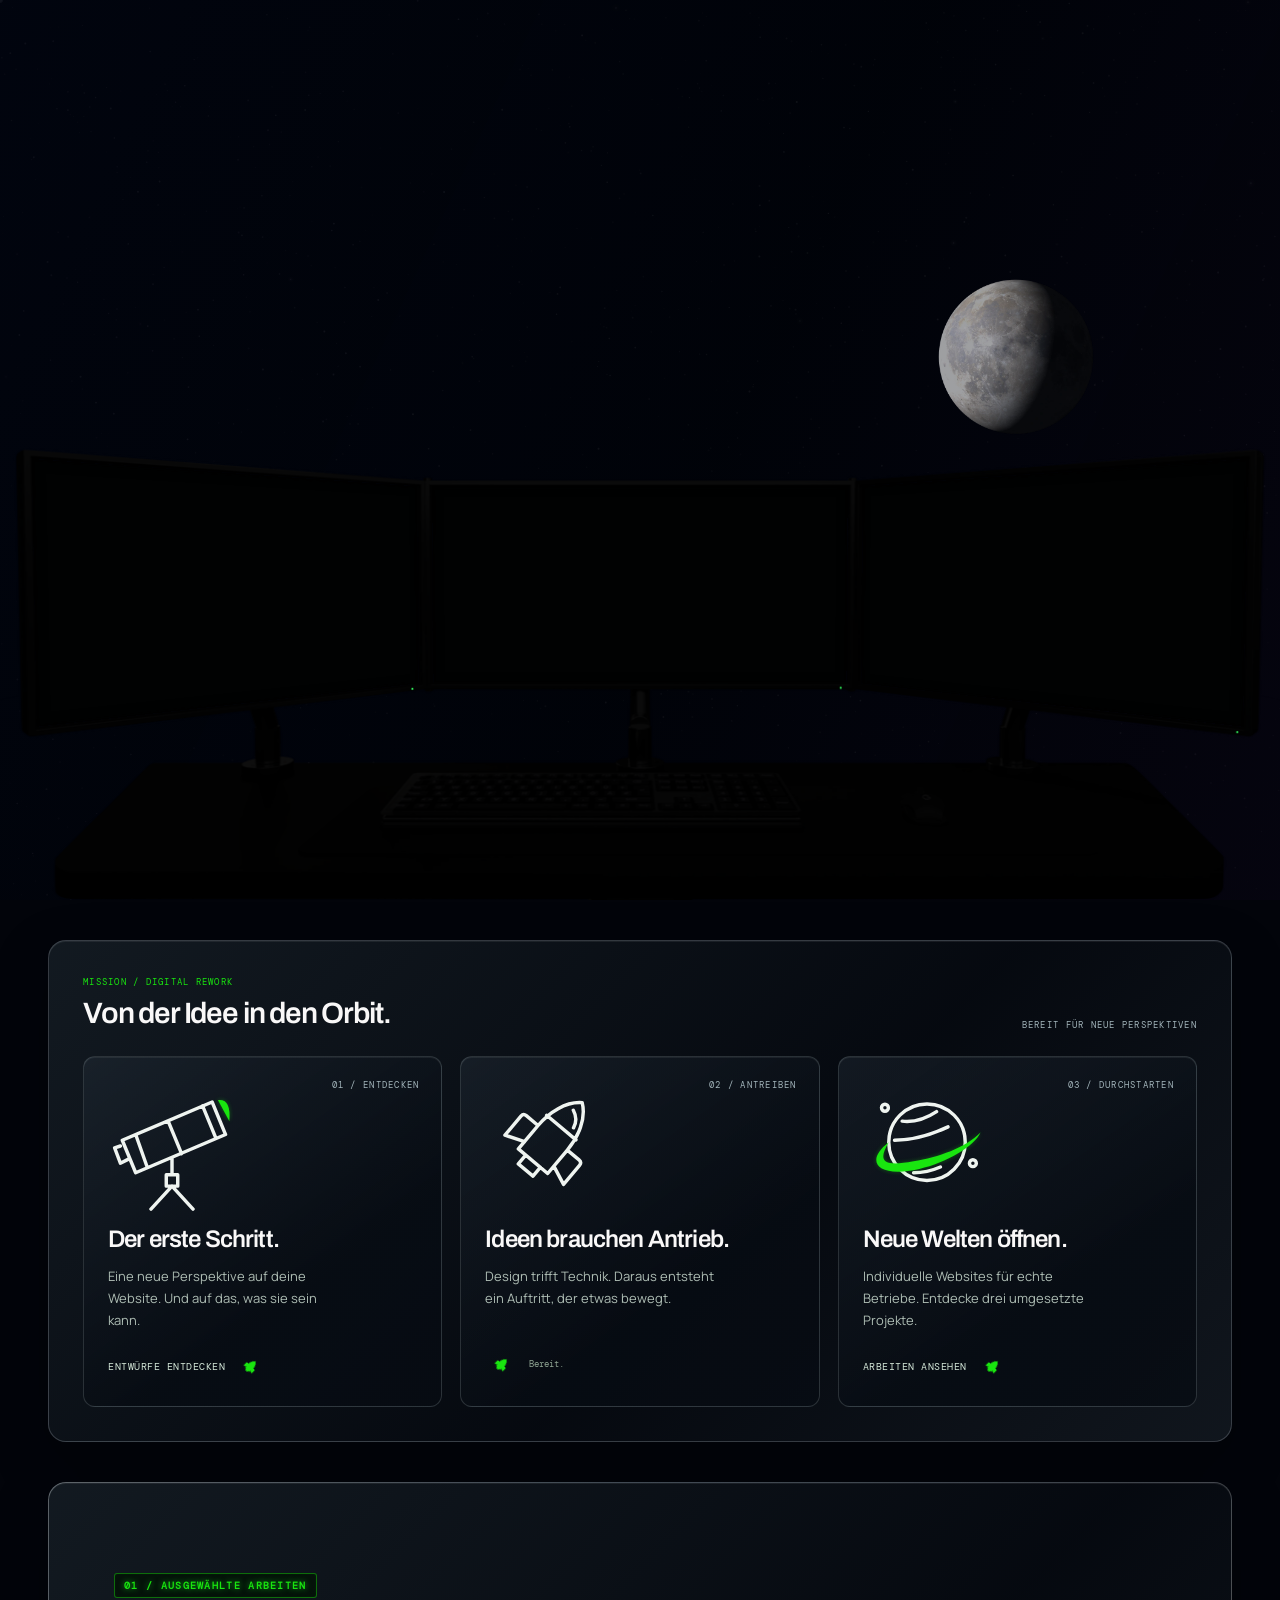
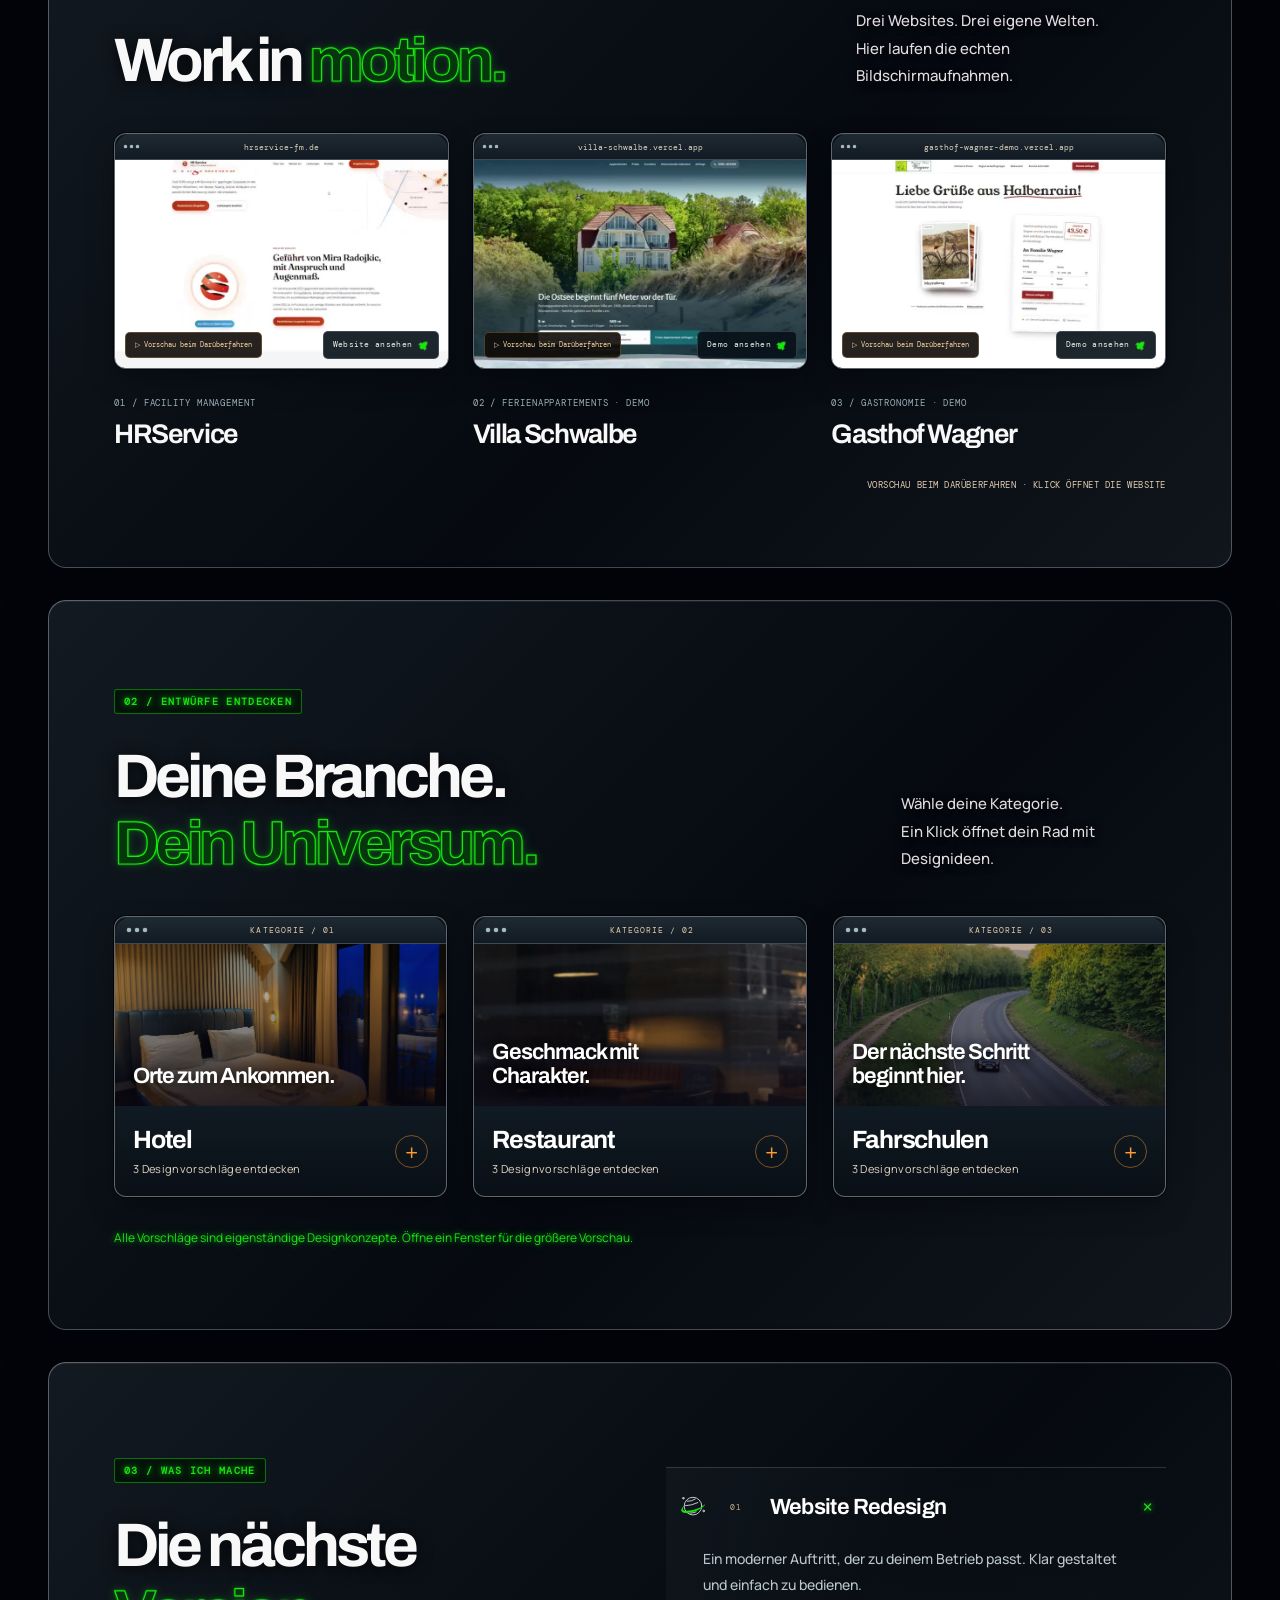
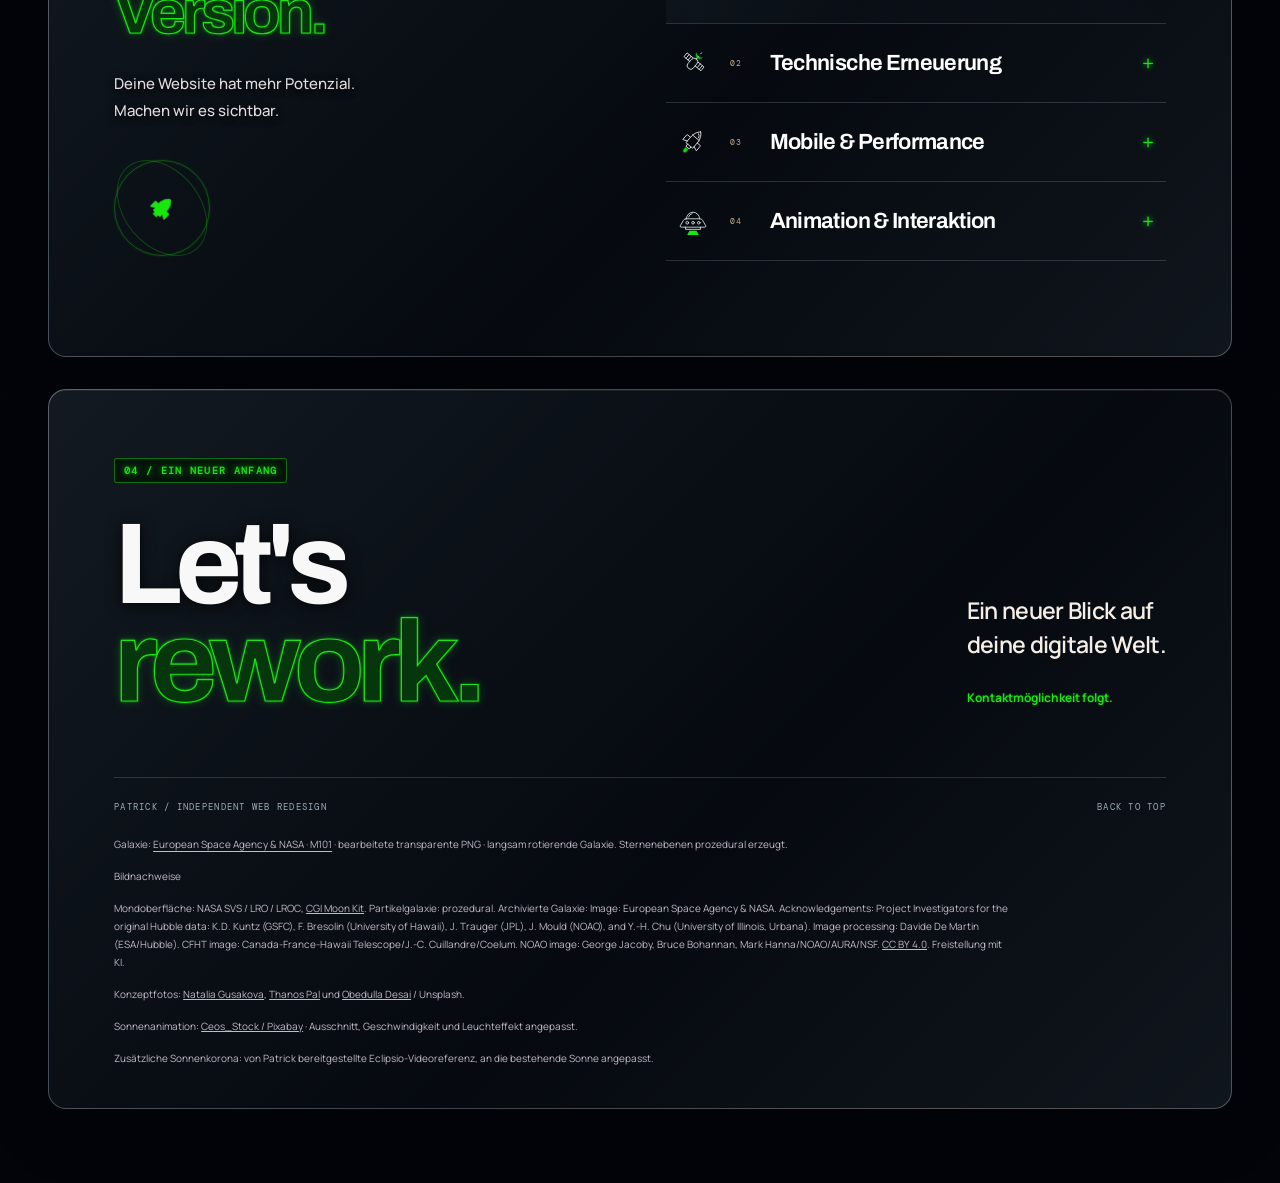
==== commit 856e927b: "Refine satin desk, model reference mouse and smooth changing Matrix at 130 percent speed" ====
--- a/index.html
+++ b/index.html
@@ -8,7 +8,7 @@
 <meta content="#0c0d12" name="theme-color"/>
 <meta content="Patrick — Webdesign und Redesign. Neue Perspektiven für bestehende Websites. Entdecke drei ausgewählte Projekte." name="description"/>
 <title>Patrick / Digital Rework</title>
-<link href="assets/css/fonts.css" rel="stylesheet"/><link href="assets/css/studio.css" rel="stylesheet"/><link href="assets/css/missions.css" rel="stylesheet"/><link href="assets/css/workstation.css" rel="stylesheet"/><script defer="True" src="assets/js/comparison.js"></script><link href="assets/css/flightdeck.css" rel="stylesheet"/><link href="assets/css/scene.css" rel="stylesheet"/><script defer src="assets/js/scene-lighting.js"></script><script defer src="assets/js/scene.js"></script><script defer src="assets/js/workstation-power.js"></script><script defer="True" src="assets/js/media.js"></script><script defer="True" src="assets/js/space.js"></script><script defer="True" src="assets/js/categories.js"></script><script defer="True" src="assets/js/missions.js"></script><link href="assets/css/refinements.css" rel="stylesheet"/></head>
+<link href="assets/css/fonts.css" rel="stylesheet"/><link href="assets/css/studio.css" rel="stylesheet"/><link href="assets/css/missions.css" rel="stylesheet"/><link href="assets/css/workstation.css" rel="stylesheet"/><script defer="True" src="assets/js/comparison.js"></script><link href="assets/css/flightdeck.css" rel="stylesheet"/><link href="assets/css/scene.css" rel="stylesheet"/><script defer src="assets/js/scene-lighting.js"></script><script defer src="assets/js/matrix-flow.js"></script><script defer src="assets/js/scene.js"></script><script defer src="assets/js/workstation-power.js"></script><script defer="True" src="assets/js/media.js"></script><script defer="True" src="assets/js/space.js"></script><script defer="True" src="assets/js/categories.js"></script><script defer="True" src="assets/js/missions.js"></script><link href="assets/css/refinements.css" rel="stylesheet"/></head>
 <body class="theme-star studio-final">
 <svg aria-hidden="true" class="space-symbols" xmlns="http://www.w3.org/2000/svg"><defs>
 <filter id="matrix-laser-green" color-interpolation-filters="sRGB" x="0" y="0" width="100%" height="100%"><feColorMatrix type="matrix" values="0 .1091703 0 0 0  0 1 0 0 0  0 .0655022 0 0 0  0 0 0 1 0"/></filter>
@@ -55,7 +55,7 @@
 <div class="hero-new" style="clip-path:none;">
 
 <div class="workstation-stage scene-stage scene-paused" data-coordinate-system="2560x1440" data-power="night" data-desk-edge="bottom">
-<script type="application/json" id="scene-geometry">{"canvas":[2560,1440],"overscan_canvas":[4096,1440],"crop_x":768,"method":"Single consistent pinhole camera; measured platform VP; physically modeled replacement objects","platform_vanishing_point":[1280.0,738.2085120031946],"principal_point":[1280.0,785.0],"focal_pixels":1750.0,"original_platform_reference_vp":[1280.0,721.0],"monitor_setup":{"eye_above_center_m":0.05000004768371591,"outer_yaw_degrees":45,"front_view":true,"shared_vertical_hinges":true},"horizontal_fov_degrees":72.36560815488484,"camera":{"location":[0.0,-1.2300000190734863,1.2000000476837158],"forward":[0.0,0.9996427297592163,-0.026728440076112747],"right":[1.0,-0.0,0.0],"up":[0.0,0.026728440076112747,0.9996427297592163],"height_m":1.2000000476837158,"pitch_degrees":1.53160923635574,"yaw_degrees":0.0},"assumptions":["Focal length and metric scale chosen explicitly; no claim of recovering a unique original camera.","Original floor VP about1280/721 retained as a reference. Explicit frontal POV5cm above monitor center overrides the initial approximate sketch calibration.","All desk, peripherals, monitor planes, mounts and floor are newly modeled in this same coordinate system."],"screens":[{"id":"projects","quad":[[16.25281,523.58042],[816.37305,580.55028],[819.26331,989.83924],[26.95367,1079.99605]],"width":800,"height":420,"world_corners":[[-0.9718793034553528,0.12072266638278961,1.3650000095367432],[-0.4853898286819458,0.6072121262550354,1.3650000095367432],[-0.4853898286819458,0.6072121262550354,0.934999942779541],[-0.9718793034553528,0.12072266638278961,0.934999942779541]],"pose":{"center":[-0.7429181039333344,0.37825094163417816,1.15],"yaw_degrees":45,"top_tilt_degrees":0},"bezel_world_corners":[[-0.9716671485804234,0.10283284942877702,1.3775],[-0.4675000117279332,0.6069999862812671,1.3775],[-0.4675000117279332,0.6069999862812671,0.9224999999999999],[-0.9716671485804234,0.10283284942877702,0.9224999999999999]]},{"id":"textmode","quad":[[848.36475,581.62574],[1711.63525,581.62574],[1708.96265,988.13344],[851.03735,988.13344]],"width":800,"height":420,"world_corners":[[-0.45500001311302185,0.6197999715805054,1.3650000095367432],[0.45500001311302185,0.6197999715805054,1.3650000095367432],[0.45500001311302185,0.6197999715805054,0.934999942779541],[-0.45500001311302185,0.6197999715805054,0.934999942779541]],"pose":{"center":[0,0.64,1.15],"yaw_degrees":0,"top_tilt_degrees":0},"bezel_world_corners":[[-0.46750001311302186,0.607,1.3775],[0.46750001311302186,0.607,1.3775],[0.46750001311302186,0.607,0.9224999999999999],[-0.46750001311302186,0.607,0.9224999999999999]]},{"id":"coming-soon","quad":[[1743.62695,580.55028],[2543.74707,523.58042],[2533.04639,1079.99605],[1740.73682,989.83924]],"width":800,"height":420,"world_corners":[[0.4853898286819458,0.6072121262550354,1.3650000095367432],[0.9718793034553528,0.12072266638278961,1.3650000095367432],[0.9718793034553528,0.12072266638278961,0.934999942779541],[0.4853898286819458,0.6072121262550354,0.934999942779541]],"pose":{"center":[0.7429181039333344,0.37825094163417816,1.15],"yaw_degrees":-45,"top_tilt_degrees":0},"bezel_world_corners":[[0.4675000117279332,0.6069999862812671,1.3775],[0.9716671485804234,0.10283284942877702,1.3775],[0.9716671485804234,0.10283284942877702,0.9224999999999999],[0.4675000117279332,0.6069999862812671,0.9224999999999999]]}],"table_quad":[[277.99988,1155.00019],[2284.0,1155.00019],[2490.0,1378.0003],[68.0,1378.0003]],"table_outline":[[277.99988,1155.00019],[2284.0,1155.00019],[2285.36011,1155.03145],[2286.69214,1155.12522],[2288.0,1155.28145],[2289.28711,1155.50013],[2290.55664,1155.78144],[2291.8125,1156.12515],[2293.05786,1156.53147],[2294.29639,1157.00017],[2295.53125,1157.53138],[2296.76611,1158.12515],[2298.00464,1158.78144],[2299.25,1159.5002],[2300.50586,1160.28143],[2301.77539,1161.12519],[2303.0625,1162.03141],[2304.37036,1163.00014],[2305.70239,1164.03144],[2307.0625,1165.12514],[2308.45361,1166.28145],[2309.87964,1167.50018],[2311.34351,1168.7814],[2312.84961,1170.12518],[2314.40039,1171.53135],[2316.0,1173.00015],[2489.99976,1346.00013],[2491.11084,1347.77473],[2491.94751,1349.591],[2492.51758,1351.43972],[2492.82886,1353.31044],[2492.88794,1355.19314],[2492.70288,1357.07834],[2492.28125,1358.95564],[2491.62964,1360.81512],[2490.75586,1362.6467],[2489.66748,1364.44073],[2488.37134,1366.18669],[2486.875,1367.87526],[2485.18579,1369.4959],[2483.31201,1371.03895],[2481.25977,1372.49436],[2479.03711,1373.85217],[2476.65088,1375.10199],[2474.10938,1376.23468],[2471.41919,1377.23946],[2468.58789,1378.10667],[2465.62305,1378.82641],[2462.53174,1379.38849],[2459.32178,1379.78308],[2456.0,1380.00028],[101.99994,1380.00028],[98.31909,1379.94297],[94.78064,1379.77286],[91.39264,1379.49051],[88.16223,1379.09733],[85.09644,1378.59502],[82.20306,1377.98471],[79.48944,1377.26735],[76.96295,1376.44461],[74.6308,1375.51783],[72.50061,1374.48804],[70.57953,1373.35671],[68.875,1372.12525],[67.39447,1370.79465],[66.1452,1369.3666],[65.13495,1367.84198],[64.37036,1366.2224],[63.85956,1364.50907],[63.60938,1362.70339],[63.62762,1360.80638],[63.92126,1358.81962],[64.49817,1356.74428],[65.36517,1354.58176],[66.53003,1352.33337],[68.00006,1350.00027],[247.0,1173.00015],[248.5896,1171.07215],[250.11163,1169.28499],[251.57227,1167.63296],[252.97687,1166.11125],[254.33112,1164.71461],[255.64069,1163.43766],[256.91113,1162.2753],[258.14819,1161.22246],[259.35742,1160.27362],[260.54468,1159.42371],[261.71533,1158.6678],[262.875,1158.0002],[264.02954,1157.41596],[265.18457,1156.90998],[266.3457,1156.47675],[267.51855,1156.11129],[268.70874,1155.80841],[269.922,1155.56268],[271.1637,1155.36909],[272.43982,1155.22234],[273.75586,1155.11737],[275.11768,1155.04868],[276.53027,1155.01145],[277.99988,1155.00019]],"sun_world":[-2.6777143478393555,4.811202526092529,2.660764455795288],"sun_image":[499.0,312.00005],"galaxy_world":[1.9639999866485596,5.781932830810547,1.5527080297470093],"galaxy_image":[1771.0,650.0001],"object_categories":{"1":"floor","2":"smoked glass","3":"hardware/mounts","4":"mousepad","5":"keyboard","6":"mouse","7":"legends","10":"live display aperture"},"matrix_surfaces":[{"name":"top","quad":[[269.81348,1155.00019],[2289.45239,1155.00019],[2830.60522,1378.43606],[-271.73279,1378.43606]],"width":1920,"height":580.8171171639976,"offset":0},{"name":"round-0","quad":[[-271.73279,1378.43606],[2830.60522,1378.43606],[2832.04517,1379.35568],[-273.17377,1379.35568]],"width":1920,"height":1.036954494487904,"offset":580.8171171639976},{"name":"round-1","quad":[[-273.17377,1379.35568],[2832.04517,1379.35568],[2833.25244,1380.78128],[-274.38202,1380.78128]],"width":1920,"height":1.036954494487904,"offset":581.8540716584855},{"name":"round-2","quad":[[-274.38202,1380.78128],[2833.25244,1380.78128],[2834.04199,1382.49568],[-275.17206,1382.49568]],"width":1920,"height":1.036954494487904,"offset":582.8910261529734},{"name":"round-3","quad":[[-275.17206,1382.49568],[2834.04199,1382.49568],[2834.29199,1384.23661],[-275.42227,1384.23661]],"width":1920,"height":1.036954494487904,"offset":583.9279806474613},{"name":"front","quad":[[-275.42227,1384.23661],[2834.29199,1384.23661],[2833.10864,1433.62054],[-274.23804,1433.62054]],"width":1920,"height":30.806800931033397,"offset":584.9649351419491}],"table_depth_m":0.041,"mouse_contact":{"base_z":0.754,"pad_top_z":0.754,"gap_m":0,"method":"Physical shell on matte mat, real Cycles contact shadows"},"bezel_join_error_m":1.37884772080249e-08,"foreground_native_left":-768,"foreground_size":[4096,1440],"foreground_visible_bbox":[2,503,4096,1440],"floor_crop_y":1002,"light_crop_y":440,"render_engine":"Blender 4.2 / Cycles CPU, 32 samples, denoising, AgX","assets":{"glass-mask-mobile.webp":"7c8214de21563239ad8cfe4e1b0eae79445191339cd373e4678cad05be1b0948","glass-mask.webp":"2809228b2170ae0d7baa11a5c4868beed20dcb3c833e3ddf2a201e7ba2537d0e","keyboard-legends-mobile.webp":"b372fbc65845bcd87195a2edb29aff4ce7e5368d75b1ac1cb49f32f86f1b6493","keyboard-legends.webp":"e2f1b3f3f66a9dc81abe91397f8c882db5771b9897a676edc121585d3786bcaa","keyboard-mask.webp":"4f5d38479d22841e6065e46f3ba70211316495cf4fb27552f24cee5930047458","light-flare-mobile.webp":"93c3ac6628efea0db219c8b0ae33d6858a64df119bba5e85c5633ced84dadfea","light-flare.webp":"4cb76e8786be68d222a3d84a03a12847bc37659671acb5c3007c483829e6f72c","light-galaxy-mobile.webp":"295233a57a54ff733694307a1e609460facc77296594cd0995b85e2ac0db9fda","light-galaxy.webp":"3f1aeb6e81562b7be02157eb07baac53d0c5cfb92c3dcb02a8d5b40fc6b82d26","light-sun-mobile.webp":"c6f44f5bfccb185a0080d29a53f0172a501b68d6642fb89f847547202e59c6eb","light-sun.webp":"7750227cc1107033d4f9c2efe2632b071b7e51a21bffa310f4b54de8a6cc8ab8","moon-mobile.webp":"256182b6707efdd62026f4a50a0672cdf5ccf811319b83e9d04361a6541b1e58","moon.webp":"bacd11a50fe7c9c3539ab984e3a48aa444c980f57370d1a4a6a8af4d8b6f90f6","mouse-mask.webp":"bb25daa9e84457c3e8f12054854280fc44f6a6eb9482b2462ae917835f07cc97","pad-mask.webp":"0c8e83937c896ecdecbbf71807cc075c2addbe3f88fc6282823a983940019ee9","particle-0.webp":"e76f9793a40469208541c29ae3463c3e1e9b638589f5881817020710fae0a20d","particle-1.webp":"f38e28e9d74f9754a28e2f72c33e867d058d1047adc9934fcdae6d4f2954e47f","particle-2.webp":"056a0126ce8051b4f5c4b0783d16a01a1df367550662202b3a2a186e4d8cb311","particle-3.webp":"44e4d0adb3bf5755b2308fb873ec2fe50e2e0f73401ae2a2f896fa7b817fc05c","particle-4.webp":"26720176c982370ee93a6648dfe29cc0f08437e69b4eb51e404d1dfb6fda1e73","particle-5.webp":"9d73aebe711759e1f942d0799364e2b043b3914d6844679ce52462f68ea67037","platform-mobile.webp":"51534c253f3ae89907008ff099eec1b042a22744bfaaaae280ce3aee9f4f79f2","platform.webp":"6203373dde50c155336064b563382cbf4176cf77f7651bb4373a72f118ef1721","workstation-mobile.webp":"204377cc78b6576cf6ec71e67e06405cf45c877ddf6e11a948020cf37aabad8e","workstation.webp":"0696c5a05157e908712758e69c0f4d4810fedde0b2c8289787a8669542722956"}}</script>
+<script type="application/json" id="scene-geometry">{"canvas":[2560,1440],"overscan_canvas":[4096,1440],"crop_x":768,"method":"Single consistent pinhole camera; measured platform VP; physically modeled replacement objects","platform_vanishing_point":[1280.0,738.2085120031946],"principal_point":[1280.0,785.0],"focal_pixels":1750.0,"original_platform_reference_vp":[1280.0,721.0],"monitor_setup":{"eye_above_center_m":0.05000004768371591,"outer_yaw_degrees":45,"front_view":true,"shared_vertical_hinges":true},"horizontal_fov_degrees":72.36560815488484,"camera":{"location":[0.0,-1.2300000190734863,1.2000000476837158],"forward":[0.0,0.9996427297592163,-0.026728440076112747],"right":[1.0,-0.0,0.0],"up":[0.0,0.026728440076112747,0.9996427297592163],"height_m":1.2000000476837158,"pitch_degrees":1.53160923635574,"yaw_degrees":0.0},"assumptions":["Focal length and metric scale chosen explicitly; no claim of recovering a unique original camera.","Original floor VP about1280/721 retained as a reference. Explicit frontal POV5cm above monitor center overrides the initial approximate sketch calibration.","All desk, peripherals, monitor planes, mounts and floor are newly modeled in this same coordinate system."],"screens":[{"id":"projects","quad":[[16.25281,523.58042],[816.37305,580.55028],[819.26331,989.83924],[26.95367,1079.99605]],"width":800,"height":420,"world_corners":[[-0.9718793034553528,0.12072266638278961,1.3650000095367432],[-0.4853898286819458,0.6072121262550354,1.3650000095367432],[-0.4853898286819458,0.6072121262550354,0.934999942779541],[-0.9718793034553528,0.12072266638278961,0.934999942779541]],"pose":{"center":[-0.7429181039333344,0.37825094163417816,1.15],"yaw_degrees":45,"top_tilt_degrees":0},"bezel_world_corners":[[-0.9716671485804234,0.10283284942877702,1.3775],[-0.4675000117279332,0.6069999862812671,1.3775],[-0.4675000117279332,0.6069999862812671,0.9224999999999999],[-0.9716671485804234,0.10283284942877702,0.9224999999999999]]},{"id":"textmode","quad":[[848.36475,581.62574],[1711.63525,581.62574],[1708.96265,988.13344],[851.03735,988.13344]],"width":800,"height":420,"world_corners":[[-0.45500001311302185,0.6197999715805054,1.3650000095367432],[0.45500001311302185,0.6197999715805054,1.3650000095367432],[0.45500001311302185,0.6197999715805054,0.934999942779541],[-0.45500001311302185,0.6197999715805054,0.934999942779541]],"pose":{"center":[0,0.64,1.15],"yaw_degrees":0,"top_tilt_degrees":0},"bezel_world_corners":[[-0.46750001311302186,0.607,1.3775],[0.46750001311302186,0.607,1.3775],[0.46750001311302186,0.607,0.9224999999999999],[-0.46750001311302186,0.607,0.9224999999999999]]},{"id":"coming-soon","quad":[[1743.62695,580.55028],[2543.74707,523.58042],[2533.04639,1079.99605],[1740.73682,989.83924]],"width":800,"height":420,"world_corners":[[0.4853898286819458,0.6072121262550354,1.3650000095367432],[0.9718793034553528,0.12072266638278961,1.3650000095367432],[0.9718793034553528,0.12072266638278961,0.934999942779541],[0.4853898286819458,0.6072121262550354,0.934999942779541]],"pose":{"center":[0.7429181039333344,0.37825094163417816,1.15],"yaw_degrees":-45,"top_tilt_degrees":0},"bezel_world_corners":[[0.4675000117279332,0.6069999862812671,1.3775],[0.9716671485804234,0.10283284942877702,1.3775],[0.9716671485804234,0.10283284942877702,0.9224999999999999],[0.4675000117279332,0.6069999862812671,0.9224999999999999]]}],"table_quad":[[277.99988,1155.00019],[2284.0,1155.00019],[2490.0,1378.0003],[68.0,1378.0003]],"table_outline":[[277.99988,1155.00019],[2284.0,1155.00019],[2285.36011,1155.03145],[2286.69214,1155.12522],[2288.0,1155.28145],[2289.28711,1155.50013],[2290.55664,1155.78144],[2291.8125,1156.12515],[2293.05786,1156.53147],[2294.29639,1157.00017],[2295.53125,1157.53138],[2296.76611,1158.12515],[2298.00464,1158.78144],[2299.25,1159.5002],[2300.50586,1160.28143],[2301.77539,1161.12519],[2303.0625,1162.03141],[2304.37036,1163.00014],[2305.70239,1164.03144],[2307.0625,1165.12514],[2308.45361,1166.28145],[2309.87964,1167.50018],[2311.34351,1168.7814],[2312.84961,1170.12518],[2314.40039,1171.53135],[2316.0,1173.00015],[2489.99976,1346.00013],[2491.11084,1347.77473],[2491.94751,1349.591],[2492.51758,1351.43972],[2492.82886,1353.31044],[2492.88794,1355.19314],[2492.70288,1357.07834],[2492.28125,1358.95564],[2491.62964,1360.81512],[2490.75586,1362.6467],[2489.66748,1364.44073],[2488.37134,1366.18669],[2486.875,1367.87526],[2485.18579,1369.4959],[2483.31201,1371.03895],[2481.25977,1372.49436],[2479.03711,1373.85217],[2476.65088,1375.10199],[2474.10938,1376.23468],[2471.41919,1377.23946],[2468.58789,1378.10667],[2465.62305,1378.82641],[2462.53174,1379.38849],[2459.32178,1379.78308],[2456.0,1380.00028],[101.99994,1380.00028],[98.31909,1379.94297],[94.78064,1379.77286],[91.39264,1379.49051],[88.16223,1379.09733],[85.09644,1378.59502],[82.20306,1377.98471],[79.48944,1377.26735],[76.96295,1376.44461],[74.6308,1375.51783],[72.50061,1374.48804],[70.57953,1373.35671],[68.875,1372.12525],[67.39447,1370.79465],[66.1452,1369.3666],[65.13495,1367.84198],[64.37036,1366.2224],[63.85956,1364.50907],[63.60938,1362.70339],[63.62762,1360.80638],[63.92126,1358.81962],[64.49817,1356.74428],[65.36517,1354.58176],[66.53003,1352.33337],[68.00006,1350.00027],[247.0,1173.00015],[248.5896,1171.07215],[250.11163,1169.28499],[251.57227,1167.63296],[252.97687,1166.11125],[254.33112,1164.71461],[255.64069,1163.43766],[256.91113,1162.2753],[258.14819,1161.22246],[259.35742,1160.27362],[260.54468,1159.42371],[261.71533,1158.6678],[262.875,1158.0002],[264.02954,1157.41596],[265.18457,1156.90998],[266.3457,1156.47675],[267.51855,1156.11129],[268.70874,1155.80841],[269.922,1155.56268],[271.1637,1155.36909],[272.43982,1155.22234],[273.75586,1155.11737],[275.11768,1155.04868],[276.53027,1155.01145],[277.99988,1155.00019]],"sun_world":[-2.6777143478393555,4.811202526092529,2.660764455795288],"sun_image":[499.0,312.00005],"galaxy_world":[1.9639999866485596,5.781932830810547,1.5527080297470093],"galaxy_image":[1771.0,650.0001],"object_categories":{"1":"floor","2":"smoked glass","3":"hardware/mounts","4":"mousepad","5":"keyboard","6":"mouse","7":"legends","10":"live display aperture"},"matrix_surfaces":[{"name":"top","quad":[[269.81348,1155.00019],[2289.45239,1155.00019],[2830.60522,1378.43606],[-271.73279,1378.43606]],"width":1920,"height":580.8171171639976,"offset":0},{"name":"round-0","quad":[[-271.73279,1378.43606],[2830.60522,1378.43606],[2832.04517,1379.35568],[-273.17377,1379.35568]],"width":1920,"height":1.036954494487904,"offset":580.8171171639976},{"name":"round-1","quad":[[-273.17377,1379.35568],[2832.04517,1379.35568],[2833.25244,1380.78128],[-274.38202,1380.78128]],"width":1920,"height":1.036954494487904,"offset":581.8540716584855},{"name":"round-2","quad":[[-274.38202,1380.78128],[2833.25244,1380.78128],[2834.04199,1382.49568],[-275.17206,1382.49568]],"width":1920,"height":1.036954494487904,"offset":582.8910261529734},{"name":"round-3","quad":[[-275.17206,1382.49568],[2834.04199,1382.49568],[2834.29199,1384.23661],[-275.42227,1384.23661]],"width":1920,"height":1.036954494487904,"offset":583.9279806474613},{"name":"front","quad":[[-275.42227,1384.23661],[2834.29199,1384.23661],[2833.10864,1433.62054],[-274.23804,1433.62054]],"width":1920,"height":30.806800931033397,"offset":584.9649351419491}],"table_depth_m":0.041,"mouse_contact":{"base_z":0.754,"pad_top_z":0.754,"gap_m":0,"method":"Physical shell on matte mat, real Cycles contact shadows"},"bezel_join_error_m":1.37884772080249e-08,"foreground_native_left":-768,"foreground_size":[4096,1440],"foreground_visible_bbox":[2,503,4096,1440],"floor_crop_y":1002,"light_crop_y":440,"render_engine":"Blender 4.2 / Cycles CPU, 32 samples, denoising, AgX","assets":{"boot-matrix-mobile.webp":"5180031a7fa6f42a038ee23649eca6b0c6623fae401498e49e94b55f5363460f","boot-matrix.webp":"022144fd3c6ca3248e951a540100c89669c0c3324d5326246fb694f6a86a806c","glass-mask-mobile.webp":"a054cd9eba6567b0d8bcd723732ed0acd9eaee9dbfec2eaf0954a34ffa5958cf","glass-mask.webp":"b6490b0a4791b57300efa50c3da7c4e190c39c989d2b169c3c62686be2275398","keyboard-legends-mobile.webp":"b372fbc65845bcd87195a2edb29aff4ce7e5368d75b1ac1cb49f32f86f1b6493","keyboard-legends.webp":"e2f1b3f3f66a9dc81abe91397f8c882db5771b9897a676edc121585d3786bcaa","keyboard-mask.webp":"4f5d38479d22841e6065e46f3ba70211316495cf4fb27552f24cee5930047458","light-flare-mobile.webp":"ced38df1af315c48c5d5bf213780155fdf5d801d7df0a16f201f5b06f52d2c5b","light-flare.webp":"c6b5b77774f3d6f3328604ebf4911dec73449691c0d89702f03974539ad7dec9","light-galaxy-mobile.webp":"295233a57a54ff733694307a1e609460facc77296594cd0995b85e2ac0db9fda","light-galaxy.webp":"3f1aeb6e81562b7be02157eb07baac53d0c5cfb92c3dcb02a8d5b40fc6b82d26","light-sun-mobile.webp":"3e84bcfe7a892af3a368576573958ff08e55b61e5b704f5208f3f6b2da5cd76d","light-sun.webp":"46737e069e715ac88f62e89038ff32152a28d787a614390af4e9b8409619385f","moon-mobile.webp":"256182b6707efdd62026f4a50a0672cdf5ccf811319b83e9d04361a6541b1e58","moon.webp":"bacd11a50fe7c9c3539ab984e3a48aa444c980f57370d1a4a6a8af4d8b6f90f6","mouse-mask.webp":"6e76e8c5c85ee9b2fa7ed950ea73d6d096c47f469df4f55a26afb12b35735f44","pad-mask.webp":"83e0bd465deed650b1a7eb754e779840893a46ed47d650b6731763e0cbe41bb4","particle-0.webp":"e76f9793a40469208541c29ae3463c3e1e9b638589f5881817020710fae0a20d","particle-1.webp":"f38e28e9d74f9754a28e2f72c33e867d058d1047adc9934fcdae6d4f2954e47f","particle-2.webp":"056a0126ce8051b4f5c4b0783d16a01a1df367550662202b3a2a186e4d8cb311","particle-3.webp":"44e4d0adb3bf5755b2308fb873ec2fe50e2e0f73401ae2a2f896fa7b817fc05c","particle-4.webp":"26720176c982370ee93a6648dfe29cc0f08437e69b4eb51e404d1dfb6fda1e73","particle-5.webp":"9d73aebe711759e1f942d0799364e2b043b3914d6844679ce52462f68ea67037","platform-mobile.webp":"435b8cbefe55c11cc404cfbdea48dedb8add4718fd98df088baa72b2898d8e78","platform.webp":"3089c6f6b9e3a6d2e91a6d98f19bf9ed70d88faeb70e48c1e6560f555aa6be23","workstation-mobile.webp":"c2e7fb92281f80280d2fb38ed1a190eeee74e61abd3fe016b63c53e871055fef","workstation.webp":"9e3709bd16bf5a9ce6bbfc37f7573b18d426925770d7c031ac856eaaf1c2c16c"},"table_finish":{"kind":"fine sand-etched smoked satin","grain_pitch_m":0.00045,"left_hotspot_reduction":0.74,"method":"static inverse-camera material finish; original physical contact shadows retained"}}</script>
 <div class="scene-native seated-native">
 <picture class="scene-picture"><source media="(max-width:760px)" srcset="assets/scene/seated/moon-mobile.webp"><img class="scene-moon" src="assets/scene/seated/moon.webp" width="1024" height="1024" alt="Detaillierter Mond im schwachen reflektierten Licht"></picture>
 <div class="scene-floor" aria-hidden="true"><picture class="scene-picture"><source media="(max-width:760px)" srcset="assets/scene/seated/platform-mobile.webp"><img class="scene-platform" src="assets/scene/seated/platform.webp" width="4096" height="438" alt="" draggable="false" decoding="async"></picture></div>
--- a/assets/css/refinements.css
+++ b/assets/css/refinements.css
@@ -23,9 +23,10 @@
 html.scene-light-paused .particle-sphere img,html.scene-light-paused .monitor-led,html.studio-tab-hidden .particle-sphere img {animation-play-state:paused;}
 html.studio-save-data .particle-sphere img {animation:none;}
 @media(prefers-reduced-motion:reduce){.particle-sphere img,.monitor-led{animation:none;}.scene-floor,.seated-foreground,.scene-moon{transition:none;}}
-.boot-circuit {display:none;position:absolute;inset:0;z-index:11;pointer-events:none;clip-path:inset(0 0 290px);mask:url('../scene/seated/workstation.webp') -768px 0/4096px 1440px no-repeat;background:repeating-linear-gradient(0deg,transparent 0 12px,#19e50f99 13px,transparent 15px 34px);}
-.hero[data-power=boot] .boot-circuit {display:block;animation:circuitBoot 3.6s ease-out both;}
-@keyframes circuitBoot {0%{opacity:0;background-position:0 -800px}25%{opacity:.55}75%{opacity:.3}100%{opacity:0;background-position:0 800px}}
+.boot-circuit {display:none;position:absolute;inset:0;z-index:11;pointer-events:none;}
+.boot-circuit img {position:absolute;left:-768px;top:0;width:4096px;height:1440px;max-width:none;}
+.boot-circuit-base {opacity:.38;}
+.hero[data-power=boot] .boot-circuit {display:block;}
 .hero[data-power=night] .scene-moon {animation:moonGlimmer 13s ease-in-out infinite;}
 @keyframes moonGlimmer {0%,100%{opacity:.85}50%{opacity:1}}
 html.scene-light-paused .scene-moon {animation-play-state:paused;}
@@ -44,11 +45,9 @@
 .platform-wave {background:linear-gradient(90deg,transparent 30%,rgba(255,114,48,.07) 39%,rgba(255,180,89,.30) 45%,rgba(255,220,166,.58) 50%,rgba(255,149,65,.22) 55%,rgba(255,89,38,.04) 63%,transparent 70%);mask-image:linear-gradient(0deg,transparent,#000 12% 75%,transparent);}
 
 /* Version 3: sharp genuine SVG outlines. A single phase crosses top → bevel →
-   front. No SVG colour filter, bitmap video, bloom, or per-character mutation. */
-.matrix-vector-plane {position:absolute;left:0;top:0;max-width:none;transform-origin:0 0;background-image:url('../scene/seated/matrix-vector.svg');background-size:1920px 2304px;background-repeat:repeat-y;animation:matrixSurfaceFlow 96s linear infinite;background-position:0 calc(0px - var(--matrix-offset));}
-@keyframes matrixSurfaceFlow {from{background-position-y:calc(-2304px - var(--matrix-offset))}to{background-position-y:calc(0px - var(--matrix-offset))}}
-.table-flow-mask[data-running=false] .matrix-vector-plane {animation-play-state:paused;}
-html.studio-tab-hidden .matrix-vector-plane,.scene-paused .matrix-vector-plane {animation-play-state:paused;}
+   front, with independent symbol changes. No colour filter, bitmap video or bloom. */
+.matrix-vector-plane {position:absolute;left:0;top:0;max-width:none;transform-origin:0 0;overflow:hidden;}
+.matrix-glyph-canvas {display:block;width:100%;height:100%;}
 .seated-native .table-flow-mask {filter:none;mix-blend-mode:normal;}
 
 /* Sun and moon are rigidly attached to diametrically opposed orbit arms. */
@@ -76,4 +75,4 @@
 html[data-scene-power=night] .particle-sphere {opacity:0;}
 .space-background {transition:opacity 2.8s;}
 .hero[data-power=night] .scene-screen {background:#010202;}
-@media(prefers-reduced-motion:reduce){.matrix-vector-plane{animation:none;}.celestial-arm,.moon-trigger,.hero .celestial-orbit .scene-sun.white-halo.sun-stage,.scene-brand,.particle-sphere,.space-background{transition:none;}}
+@media(prefers-reduced-motion:reduce){.boot-circuit{animation:none;}.celestial-arm,.moon-trigger,.hero .celestial-orbit .scene-sun.white-halo.sun-stage,.scene-brand,.particle-sphere,.space-background{transition:none;}}
